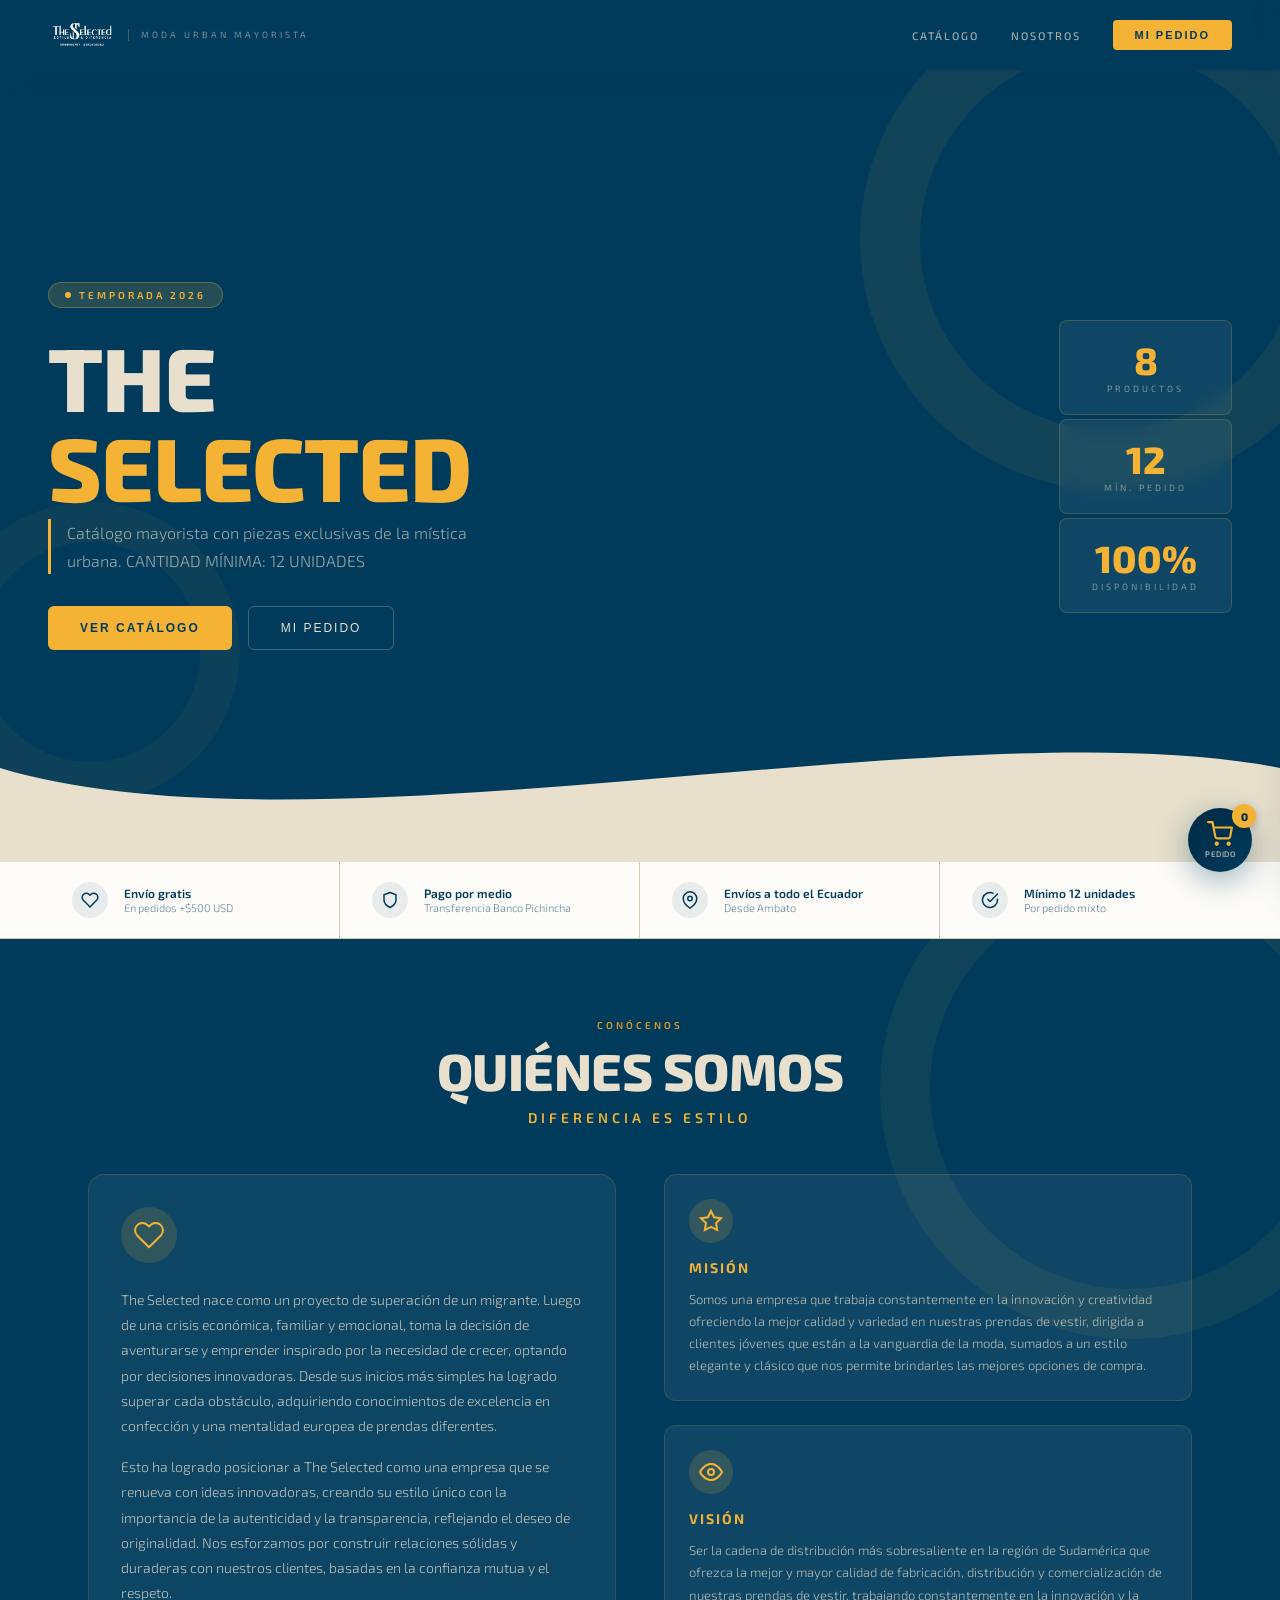
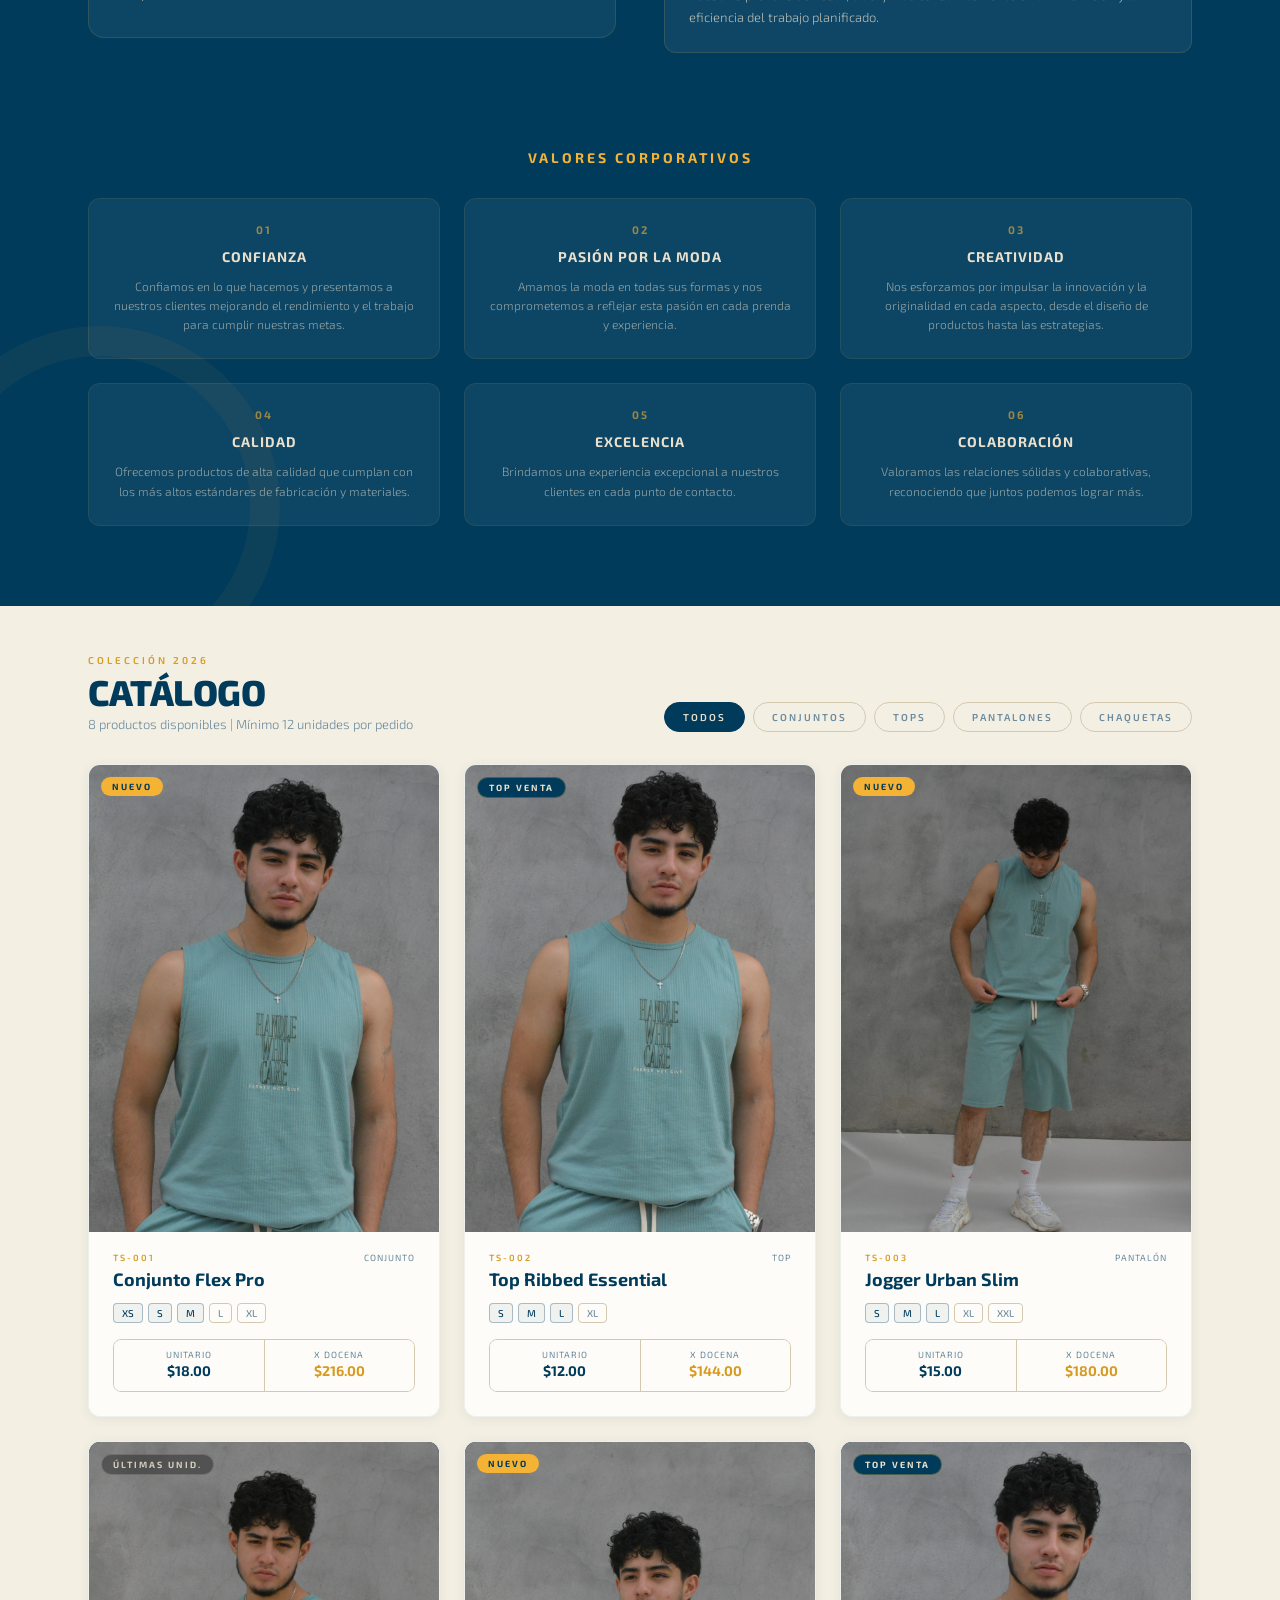
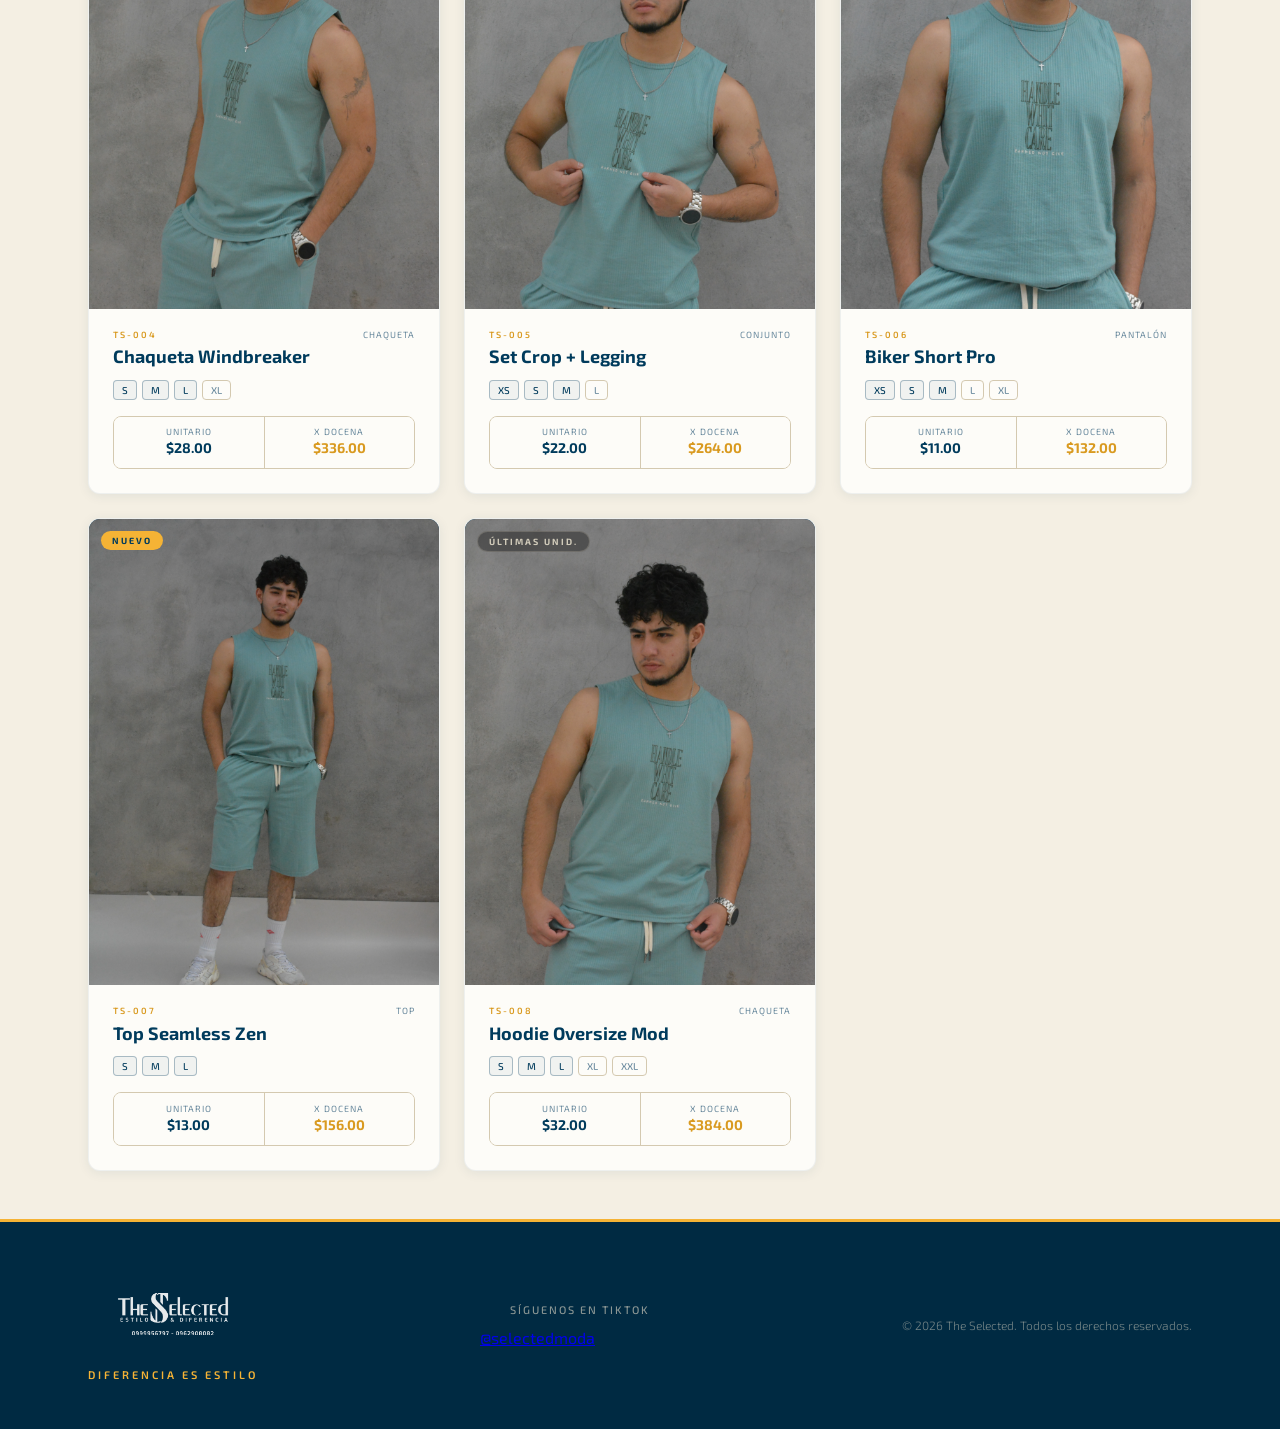
==== index.html @ 5a71c2a2 "Update index.html" ====
<!DOCTYPE html>
<html lang="es">
<head>
<meta charset="UTF-8">
<meta name="viewport" content="width=device-width, initial-scale=1.0">
<title>The Selected — Catálogo Mayorista</title>
<link rel="preconnect" href="https://fonts.googleapis.com">
<link href="https://fonts.googleapis.com/css2?family=Exo+2:wght@200;300;400;500;600;700;800&display=swap" rel="stylesheet">
<style>
*{margin:0;padding:0;box-sizing:border-box}
:root{
  --azul:#003b5c;
  --azul-dark:#002a42;
  --azul-light:#004d78;
  --amarillo:#f5b335;
  --amarillo-dark:#d99a20;
  --crema:#E8E0CC;
  --crema-light:#F4EFE3;
  --crema-dark:#D4C9B0;
  --blanco:#FDFCF8;
  --texto-dark:#002235;
  --texto-mid:#2a4a60;
  --texto-muted:#6a8a9e;
}
html{scroll-behavior:smooth}
body{background:var(--crema-light);color:var(--texto-dark);font-family:'Exo 2',sans-serif;font-weight:400;overflow-x:hidden;min-height:100vh}

nav{background:var(--azul);position:sticky;top:0;z-index:1000;display:flex;align-items:center;justify-content:space-between;padding:0 3rem;height:70px;box-shadow:0 2px 20px rgba(0,59,92,0.3)}
.nav-brand{display:flex;align-items:center;gap:12px}
.nav-logo-img{height:48px;width:auto;display:block;object-fit:contain}
.nav-logo-text span{color:var(--amarillo)}
.nav-tagline{font-size:9px;letter-spacing:3px;text-transform:uppercase;color:rgba(232,224,204,0.5);border-left:1px solid rgba(245,179,53,0.3);padding-left:12px;line-height:1.4}
.nav-links{display:flex;align-items:center;gap:2rem}
.nav-link{font-size:11px;letter-spacing:2px;text-transform:uppercase;font-weight:500;color:rgba(232,224,204,0.7);text-decoration:none;transition:color .2s}
.nav-link:hover{color:var(--amarillo)}
.nav-btn{font-size:11px;letter-spacing:2px;text-transform:uppercase;font-weight:600;background:var(--amarillo);color:var(--azul);padding:9px 22px;border-radius:4px;text-decoration:none;transition:all .2s;border:none;cursor:pointer}
.nav-btn:hover{background:var(--amarillo-dark)}

.hero{background:var(--azul);position:relative;overflow:hidden;min-height:88vh;display:flex;align-items:center}
.hero-wave{position:absolute;bottom:-2px;left:0;right:0;height:160px}
.hero-wave svg{width:100%;height:100%}
.hero-deco{position:absolute;top:-80px;right:-80px;width:500px;height:500px;border-radius:50%;border:60px solid var(--amarillo);opacity:.07}
.hero-deco2{position:absolute;bottom:60px;left:-60px;width:300px;height:300px;border-radius:50%;border:40px solid var(--amarillo);opacity:.05}
.hero-inner{position:relative;z-index:2;padding:0 3rem;width:100%;display:grid;grid-template-columns:1fr auto;gap:3rem;align-items:center}
.hero-badge{display:inline-flex;align-items:center;gap:8px;background:rgba(245,179,53,0.15);border:1px solid rgba(245,179,53,0.3);padding:6px 16px;border-radius:20px;margin-bottom:1.5rem}
.hbadge-dot{width:6px;height:6px;border-radius:50%;background:var(--amarillo);animation:blink 2s infinite}
@keyframes blink{0%,100%{opacity:1}50%{opacity:.4}}
.hbadge-text{font-size:10px;letter-spacing:3px;text-transform:uppercase;font-weight:600;color:var(--amarillo)}
.hero-h1{font-size:clamp(48px,7vw,90px);font-weight:800;line-height:1;color:var(--crema);margin-bottom:.5rem;text-transform:uppercase;letter-spacing:-1px}
.hero-h1 .accent{color:var(--amarillo);display:block}
.hero-sub{font-size:16px;font-weight:300;color:rgba(232,224,204,0.65);margin-bottom:2rem;max-width:440px;line-height:1.7;padding-left:1rem;border-left:3px solid var(--amarillo)}
.hero-actions{display:flex;gap:1rem;flex-wrap:wrap}
.btn-hero-primary{font-size:12px;letter-spacing:2px;text-transform:uppercase;font-weight:700;background:var(--amarillo);color:var(--azul);padding:14px 32px;border-radius:6px;border:none;cursor:pointer;transition:all .25s}
.btn-hero-primary:hover{background:var(--amarillo-dark);transform:translateY(-1px)}
.btn-hero-ghost{font-size:12px;letter-spacing:2px;text-transform:uppercase;font-weight:500;background:transparent;color:var(--crema);padding:14px 32px;border-radius:6px;border:1px solid rgba(232,224,204,0.25);cursor:pointer;transition:all .25s}
.btn-hero-ghost:hover{border-color:var(--amarillo);color:var(--amarillo)}
.hero-right{display:flex;flex-direction:column;gap:4px}
.hero-stat{background:rgba(255,255,255,0.06);backdrop-filter:blur(10px);border:1px solid rgba(245,179,53,0.2);padding:1.25rem 2rem;border-radius:8px;text-align:center;min-width:130px}
.hs-n{font-size:38px;font-weight:800;color:var(--amarillo);line-height:1;display:block}
.hs-l{font-size:9px;letter-spacing:3px;text-transform:uppercase;color:rgba(232,224,204,0.5);margin-top:4px;display:block}

.info-strip{background:var(--blanco);border-bottom:1px solid var(--crema-dark)}
.info-strip-inner{display:grid;grid-template-columns:repeat(4,1fr);max-width:1200px;margin:0 auto}
.is-item{display:flex;align-items:center;gap:1rem;padding:1.25rem 2rem;border-right:1px solid var(--crema-dark)}
.is-item:last-child{border-right:none}
.is-icon{width:36px;height:36px;border-radius:50%;background:rgba(0,59,92,0.08);display:flex;align-items:center;justify-content:center;flex-shrink:0}
.is-icon svg{width:18px;height:18px;stroke:var(--azul);fill:none;stroke-width:2;stroke-linecap:round;stroke-linejoin:round}
.is-title{font-size:12px;font-weight:600;color:var(--azul);margin-bottom:1px}
.is-desc{font-size:11px;color:var(--texto-muted);font-weight:300}

.catalog-section{background:var(--crema-light);padding:3rem 0}
.catalog-header{max-width:1200px;margin:0 auto;padding:0 3rem 2rem;display:flex;align-items:flex-end;justify-content:space-between;flex-wrap:wrap;gap:1.5rem}
.ch-eyebrow{font-size:10px;letter-spacing:3px;text-transform:uppercase;font-weight:600;color:var(--amarillo-dark);margin-bottom:.5rem}
.ch-title{font-size:36px;font-weight:800;color:var(--azul);text-transform:uppercase;letter-spacing:-0.5px;line-height:1}
.ch-sub{font-size:13px;color:var(--texto-muted);font-weight:300;margin-top:.4rem}
.filters{display:flex;gap:8px;flex-wrap:wrap}
.fchip{font-size:10px;letter-spacing:2px;text-transform:uppercase;font-weight:600;padding:8px 18px;border-radius:20px;border:1.5px solid var(--crema-dark);background:transparent;color:var(--texto-muted);cursor:pointer;font-family:'Exo 2',sans-serif;transition:all .2s}
.fchip:hover{border-color:var(--azul);color:var(--azul)}
.fchip.on{background:var(--azul);border-color:var(--azul);color:var(--crema)}
.grid-wrap{max-width:1200px;margin:0 auto;padding:0 3rem}
.grid{display:grid;grid-template-columns:repeat(auto-fill,minmax(270px,1fr));gap:1.5rem}

.card{background:var(--blanco);border-radius:12px;overflow:hidden;box-shadow:0 2px 12px rgba(0,59,92,0.08);transition:all .3s;cursor:pointer;border:1px solid rgba(0,59,92,0.06)}
.card:hover{transform:translateY(-4px);box-shadow:0 12px 32px rgba(0,59,92,0.15);border-color:rgba(0,59,92,0.12)}
.card-img{aspect-ratio:3/4;position:relative;overflow:hidden;background:var(--azul)}
.card-img img{width:100%;height:100%;object-fit:cover;transition:transform .6s}
.card:hover .card-img img{transform:scale(1.05)}
.card-ph{width:100%;height:100%;display:flex;flex-direction:column;align-items:center;justify-content:center;gap:1rem;background:linear-gradient(145deg,var(--azul) 0%,var(--azul-light) 100%);position:relative;overflow:hidden}
.card-ph::before{content:'';position:absolute;top:-30%;right:-30%;width:60%;height:60%;border-radius:50%;border:30px solid rgba(245,179,53,0.1)}
.card-ph::after{content:'';position:absolute;bottom:-20%;left:-20%;width:50%;height:50%;border-radius:50%;border:20px solid rgba(245,179,53,0.07)}
.card-ph-icon{position:relative;z-index:1;opacity:.5}
.card-ph-icon svg{width:42px;height:42px;stroke:var(--crema);fill:none;stroke-width:1.5;stroke-linecap:round;stroke-linejoin:round}
.card-ph-name{font-size:10px;letter-spacing:3px;text-transform:uppercase;color:rgba(232,224,204,0.4);position:relative;z-index:1}
.card-badge{position:absolute;top:12px;left:12px;font-size:9px;letter-spacing:2px;text-transform:uppercase;font-weight:700;padding:4px 11px;border-radius:12px;font-family:'Exo 2',sans-serif}
.badge-new{background:var(--amarillo);color:var(--azul)}
.badge-hot{background:var(--azul);color:var(--crema);border:1px solid rgba(245,179,53,0.3)}
.badge-lim{background:rgba(0,0,0,0.35);backdrop-filter:blur(4px);color:rgba(232,224,204,0.85);border:1px solid rgba(232,224,204,0.2)}
.card-hover-overlay{position:absolute;inset:0;background:rgba(0,59,92,0.7);display:flex;align-items:center;justify-content:center;opacity:0;transition:opacity .3s;backdrop-filter:blur(2px)}
.card:hover .card-hover-overlay{opacity:1}
.overlay-btn{font-size:10px;letter-spacing:2px;text-transform:uppercase;font-weight:700;background:var(--amarillo);color:var(--azul);padding:11px 24px;border-radius:6px;border:none;cursor:pointer;font-family:'Exo 2',sans-serif;transition:background .2s}
.overlay-btn:hover{background:var(--amarillo-dark)}
.card-body{padding:1.25rem 1.5rem 1.5rem}
.cb-top{display:flex;align-items:center;justify-content:space-between;margin-bottom:.4rem}
.cb-ref{font-size:9px;letter-spacing:2px;text-transform:uppercase;font-weight:600;color:var(--amarillo-dark)}
.cb-cat{font-size:9px;letter-spacing:1px;text-transform:uppercase;color:var(--texto-muted)}
.cb-name{font-size:18px;font-weight:700;color:var(--azul);margin-bottom:.75rem;line-height:1.2}
.cb-sizes{display:flex;gap:5px;flex-wrap:wrap;margin-bottom:1rem}
.csz{font-size:10px;font-weight:500;padding:3px 8px;border-radius:4px;border:1px solid var(--crema-dark);color:var(--texto-muted)}
.csz.av{border-color:rgba(0,59,92,0.3);color:var(--azul);background:rgba(0,59,92,0.05)}
.cb-prices{display:flex;gap:0;border-radius:8px;overflow:hidden;border:1px solid var(--crema-dark)}
.cp{flex:1;padding:.6rem .75rem;background:var(--blanco);text-align:center}
.cp:first-child{border-right:1px solid var(--crema-dark)}
.cp-l{font-size:9px;letter-spacing:1px;text-transform:uppercase;color:var(--texto-muted);margin-bottom:2px}
.cp-v{font-size:14px;font-weight:700;color:var(--azul)}
.cp-v.amarillo{color:var(--amarillo-dark)}
.cp-note{font-size:8px;font-weight:700;color:var(--amarillo-dark);text-transform:uppercase;letter-spacing:1px;margin-top:2px}

.overlay{position:fixed;inset:0;background:rgba(0,42,66,0.6);z-index:2000;opacity:0;pointer-events:none;transition:opacity .3s;backdrop-filter:blur(4px);display:flex;align-items:center;justify-content:center;padding:1rem}
.overlay.open{opacity:1;pointer-events:auto}
.modal{background:var(--blanco);border-radius:16px;width:100%;max-width:520px;max-height:95vh;overflow:hidden;box-shadow:0 20px 60px rgba(0,59,92,0.3);transform:scale(.95) translateY(20px);transition:transform .35s cubic-bezier(0.16,1,0.3,1)}
.overlay.open .modal{transform:scale(1) translateY(0)}
.modal-header{background:var(--azul);padding:1.5rem 1.5rem 0;position:relative}
.mh-inner{margin-bottom:1.25rem}
.mh-ref{font-size:10px;letter-spacing:2px;text-transform:uppercase;font-weight:600;color:var(--amarillo);margin-bottom:4px}
.mh-name{font-size:22px;font-weight:800;color:var(--crema);line-height:1.2}
.mh-wave svg{display:block;width:100%;height:40px}
.modal-body{padding:1.5rem;overflow-y:auto;max-height:calc(100vh - 180px);padding-bottom:12rem}
.modal-body::-webkit-scrollbar{width:4px}
.modal-body::-webkit-scrollbar-thumb{background:var(--crema-dark);border-radius:2px}
.modal-gallery{margin-bottom:20px}
.modal-main-img{width:100%;aspect-ratio:4/3;object-fit:cover;border-radius:12px;border:1px solid #eee;margin-bottom:10px}
.modal-thumbs{display:flex;gap:8px;flex-wrap:wrap}
.modal-thumb{width:60px;height:60px;object-fit:cover;border-radius:8px;border:2px solid transparent;cursor:pointer}
.modal-thumb.active{border-color:var(--azul)}
.modal-info-extra{margin-top:20px;border-top:1px solid #eee;padding-top:20px}
.info-section{margin-bottom:16px}
.info-section h4{font-size:13px;color:#666;margin-bottom:6px;font-weight:600}
.info-section p{font-size:14px;color:#444;line-height:1.6}
.price-cards{display:grid;grid-template-columns:repeat(3,1fr);gap:8px;margin-bottom:1.5rem}
.pc{background:var(--crema-light);border-radius:8px;padding:.75rem;text-align:center;border:1.5px solid transparent}
.pc.best{background:rgba(245,179,53,0.1);border-color:var(--amarillo)}
.pc-l{font-size:9px;letter-spacing:1px;text-transform:uppercase;color:var(--texto-muted);margin-bottom:4px}
.pc-v{font-size:16px;font-weight:800;color:var(--azul)}
.pc.best .pc-v{color:var(--amarillo-dark)}
.pc-note{font-size:9px;font-weight:700;color:var(--amarillo-dark);text-transform:uppercase;letter-spacing:1px;margin-top:2px}
.m-label{font-size:11px;letter-spacing:2px;text-transform:uppercase;font-weight:600;color:var(--azul);margin-bottom:.75rem}
.m-min-label{font-size:11px;color:var(--amarillo-dark);font-weight:600;margin-bottom:.75rem;display:flex;align-items:center;gap:6px}
.m-min-label svg{width:14px;height:14px;stroke:currentColor;fill:none;stroke-width:2}
.m-colors{display:flex;gap:8px;flex-wrap:wrap;margin-bottom:.5rem}
.mcolor{font-size:11px;font-weight:600;padding:10px 16px;border-radius:8px;border:1.5px solid var(--crema-dark);color:var(--texto-muted);cursor:pointer;transition:all .2s;font-family:'Exo 2',sans-serif;background:var(--blanco)}
.mcolor:hover{border-color:var(--azul);color:var(--azul)}
.mcolor.on{background:var(--azul);border-color:var(--azul);color:var(--crema)}
.m-color-block{background:var(--crema-light);border-radius:10px;padding:1rem;margin-bottom:.75rem;border:1px solid var(--crema-dark)}
.m-color-header{display:flex;align-items:center;justify-content:space-between;margin-bottom:.75rem}
.m-color-name{font-size:13px;font-weight:700;color:var(--azul)}
.m-color-total{font-size:11px;color:var(--texto-muted)}
.m-size-row{display:flex;align-items:center;gap:8px;margin-bottom:.5rem;flex-wrap:wrap}
.m-size-label{font-size:10px;font-weight:600;color:var(--texto-muted);min-width:30px}
.m-size-input{width:60px;padding:8px;border-radius:6px;border:1px solid var(--crema-dark);text-align:center;font-size:14px;font-weight:700;color:var(--azul);font-family:'Exo 2',sans-serif;background:var(--blanco)}
.m-size-input:focus{outline:none;border-color:var(--azul)}
.m-total-section{margin-top:1rem;padding:1rem;background:rgba(0,59,92,0.05);border-radius:10px}
.m-total-row{display:flex;justify-content:space-between;align-items:center;margin-bottom:.5rem}
.m-total-l{font-size:12px;color:var(--texto-muted)}
.m-total-v{font-size:14px;font-weight:600;color:var(--azul)}
.m-total-final{display:flex;justify-content:space-between;align-items:center;padding-top:.75rem;border-top:1px solid var(--crema-dark)}
.m-total-final-l{font-size:14px;font-weight:600;color:var(--texto-dark)}
.m-total-final-v{font-size:22px;font-weight:800;color:var(--azul)}
.btn-wa{width:100%;padding:1rem;background:linear-gradient(135deg,var(--amarillo),var(--amarillo-dark));color:var(--azul-dark);border:none;border-radius:10px;cursor:pointer;font-size:13px;font-weight:700;letter-spacing:1px;text-transform:uppercase;display:flex;align-items:center;justify-content:center;gap:10px;transition:all .2s;box-shadow:0 4px 16px rgba(245,179,53,0.3);font-family:'Exo 2',sans-serif;margin-top:1rem}
.btn-wa:hover{transform:translateY(-2px);box-shadow:0 6px 24px rgba(245,179,53,0.4)}
.btn-wa:disabled{opacity:0.5;cursor:not-allowed;transform:none}
.m-min-reminder{font-size:11px;color:var(--texto-muted);text-align:center;padding:.75rem;background:rgba(0,59,92,0.05);border-radius:8px;margin-top:.75rem;border:1px dashed var(--crema-dark);line-height:1.5}

.cart-float-btn{position:fixed;bottom:28px;right:28px;z-index:999;background:linear-gradient(135deg,var(--azul-dark),var(--azul));color:var(--crema);border:none;cursor:pointer;width:64px;height:64px;border-radius:50%;box-shadow:0 8px 32px rgba(0,59,92,0.4);display:flex;align-items:center;justify-content:center;flex-direction:column;transition:all .3s;font-family:'Exo 2',sans-serif}
.cart-float-btn:hover{transform:scale(1.08);box-shadow:0 12px 40px rgba(0,59,92,0.5)}
.cart-float-btn svg{width:26px;height:26px;stroke:var(--amarillo);fill:none;stroke-width:2;stroke-linecap:round;stroke-linejoin:round}
.cart-float-btn .cfb-count{position:absolute;top:-4px;right:-4px;background:var(--amarillo);color:var(--azul-dark);font-size:11px;font-weight:800;min-width:24px;height:24px;border-radius:12px;display:flex;align-items:center;justify-content:center;padding:0 6px;box-shadow:0 2px 8px rgba(0,0,0,0.2)}
.cart-float-btn .cfb-label{font-size:8px;font-weight:600;color:rgba(232,224,204,0.7);margin-top:2px;text-transform:uppercase;letter-spacing:0.5px}
.cart-panel{position:fixed;top:0;right:-480px;width:460px;max-width:95vw;height:100vh;background:var(--crema-light);z-index:1001;box-shadow:-8px 0 40px rgba(0,59,92,0.2);transition:right .4s cubic-bezier(0.16,1,0.3,1);display:flex;flex-direction:column}
.cart-panel.open{right:0}
.cart-panel-overlay{position:fixed;inset:0;background:rgba(0,42,66,0.5);z-index:1000;opacity:0;pointer-events:none;transition:opacity .3s;backdrop-filter:blur(4px)}
.cart-panel-overlay.open{opacity:1;pointer-events:auto}
.cart-panel-header{background:var(--azul);padding:1.5rem;display:flex;align-items:center;justify-content:space-between;flex-shrink:0}
.cph-title{display:flex;align-items:center;gap:10px}
.cph-title svg{width:24px;height:24px;stroke:var(--amarillo);fill:none;stroke-width:2}
.cph-title span{font-size:16px;font-weight:700;color:var(--crema);letter-spacing:1px;text-transform:uppercase}
.cph-close{background:rgba(232,224,204,0.1);border:1px solid rgba(232,224,204,0.2);color:var(--crema);width:36px;height:36px;border-radius:8px;cursor:pointer;font-size:18px;display:flex;align-items:center;justify-content:center;transition:all .2s;font-family:'Exo 2',sans-serif}
.cph-close:hover{background:rgba(245,179,53,0.2);border-color:var(--amarillo)}
.cart-panel-body{flex:1;overflow-y:auto;padding:1.5rem}
.cart-panel-body::-webkit-scrollbar{width:6px}
.cart-panel-body::-webkit-scrollbar-track{background:transparent}
.cart-panel-body::-webkit-scrollbar-thumb{background:var(--crema-dark);border-radius:3px}
.cart-empty-state{display:flex;flex-direction:column;align-items:center;justify-content:center;height:100%;text-align:center;padding:2rem}
.ces-icon{width:80px;height:80px;border-radius:50%;background:rgba(0,59,92,0.06);display:flex;align-items:center;justify-content:center;margin-bottom:1.5rem}
.ces-icon svg{width:40px;height:40px;stroke:var(--texto-muted);fill:none;stroke-width:1.5}
.ces-title{font-size:18px;font-weight:700;color:var(--azul);margin-bottom:.5rem}
.ces-sub{font-size:13px;color:var(--texto-muted);font-weight:300;line-height:1.5}
.cart-order-item{background:var(--blanco);border-radius:12px;padding:1rem;margin-bottom:1rem;box-shadow:0 2px 8px rgba(0,59,92,0.06);border:1px solid rgba(0,59,92,0.04)}
.ci-row{display:flex;align-items:flex-start;gap:12px;margin-bottom:.75rem}
.ci-thumb{width:50px;height:62px;border-radius:6px;background:linear-gradient(145deg,var(--azul),var(--azul-light));overflow:hidden;flex-shrink:0;display:flex;align-items:center;justify-content:center}
.ci-thumb-num{font-size:20px;font-weight:800;color:rgba(232,224,204,0.15)}
.ci-info{flex:1;min-width:0}
.ci-ref{font-size:9px;letter-spacing:2px;text-transform:uppercase;font-weight:600;color:var(--amarillo-dark);margin-bottom:2px}
.ci-name{font-size:14px;font-weight:700;color:var(--azul);line-height:1.2;margin-bottom:2px}
.ci-price{font-size:12px;color:var(--texto-muted)}
.ci-del{background:transparent;border:none;color:var(--texto-muted);cursor:pointer;padding:4px;font-size:16px;line-height:1;transition:color .2s}
.ci-del:hover{color:#e74c3c}
.ci-lines{margin-bottom:.5rem}
.ci-details{margin-bottom:.75rem;padding:0}
.ci-color-group{margin-bottom:.75rem;background:rgba(0,59,92,0.03);border-radius:8px;padding:.75rem}
.ci-color-header{display:flex;justify-content:space-between;align-items:center;margin-bottom:.5rem;padding-bottom:.5rem;border-bottom:1px dashed var(--crema-dark)}
.ci-color-name{font-size:12px;font-weight:700;color:var(--azul)}
.ci-color-qty{font-size:11px;font-weight:600;color:var(--texto-muted)}
.ci-line{display:flex;align-items:center;justify-content:space-between;padding:.5rem;background:rgba(0,59,92,0.03);border-radius:6px;margin-bottom:.4rem}
.ci-line-info{font-size:11px;color:var(--azul)}
.ci-line-sub{font-size:10px;color:var(--texto-muted)}
.ci-line-del{background:transparent;border:none;color:var(--texto-muted);cursor:pointer;font-size:12px;padding:2px;transition:color .2s}
.ci-line-del:hover{color:#e74c3c}
.ci-subtotal{display:flex;align-items:center;justify-content:space-between;padding-top:.75rem;border-top:1px solid var(--crema-dark)}
.ci-subtotal-l{font-size:11px;color:var(--texto-muted);text-transform:uppercase}
.ci-subtotal-v{font-size:16px;font-weight:800;color:var(--azul)}

.cart-panel-footer{background:var(--blanco);padding:1.5rem;border-top:1px solid var(--crema-dark);flex-shrink:0;max-height:60vh;overflow-y:auto}
.cart-panel-footer::-webkit-scrollbar{width:4px}
.cart-panel-footer::-webkit-scrollbar-thumb{background:var(--crema-dark);border-radius:2px}
.cpf-row{display:flex;justify-content:space-between;margin-bottom:.4rem}
.cpf-row-l{font-size:12px;color:var(--texto-muted)}
.cpf-row-v{font-size:14px;font-weight:600;color:var(--azul)}
.cpf-note{font-size:11px;color:var(--texto-muted);margin-bottom:.75rem;text-align:center;line-height:1.6}
.cpf-total{display:flex;justify-content:space-between;align-items:center;margin-bottom:1rem}
.cpf-total-l{font-size:14px;font-weight:600;color:var(--texto-dark)}
.cpf-total-v{font-size:22px;font-weight:800;color:var(--azul)}

.cpf-form-title{font-size:13px;font-weight:700;color:var(--azul);margin-bottom:1rem;text-transform:uppercase;letter-spacing:1px;display:flex;align-items:center;gap:8px}
.cpf-form-title svg{width:18px;height:18px;stroke:currentColor;fill:none;stroke-width:2}
.cpf-form-row{display:grid;grid-template-columns:1fr 1fr;gap:10px;margin-bottom:10px}
.cpf-form-group{position:relative}
.cpf-form-label{font-size:10px;font-weight:600;color:var(--texto-muted);text-transform:uppercase;letter-spacing:1px;margin-bottom:4px;display:block}
.cpf-form-input{width:100%;padding:10px 12px;border-radius:8px;border:1.5px solid var(--crema-dark);font-size:13px;font-family:'Exo 2',sans-serif;color:var(--azul);background:var(--blanco);transition:border-color .2s}
.cpf-form-input:focus{outline:none;border-color:var(--azul)}
.cpf-form-input::placeholder{color:var(--texto-muted)}
.cpf-form-full{grid-column:1 / -1}

/* Footer */
.footer{background:var(--azul-dark);padding:3rem 0;border-top:3px solid var(--amarillo)}
.footer-inner{max-width:1200px;margin:0 auto;padding:0 3rem;display:flex;align-items:center;justify-content:space-between;flex-wrap:wrap;gap:2rem}
.footer-logo{display:flex;flex-direction:column;align-items:center;gap:.5rem;min-width:150px}
.footer-logo-img{height:90px;width:auto;max-width:200px;object-fit:contain;opacity:.9}
.footer-tagline{font-size:11px;letter-spacing:3px;text-transform:uppercase;color:var(--amarillo);font-weight:600}
.footer-social{display:flex;flex-direction:column;align-items:center;gap:.75rem}
.footer-label{font-size:11px;letter-spacing:2px;text-transform:uppercase;color:rgba(232,224,204,0.6);font-weight:500}
.footer-info{text-align:center}
.footer-copy{font-size:12px;color:rgba(232,224,204,0.5);font-weight:300}
.footer-tiktok-section{display:flex;flex-direction:column;align-items:center;gap:.75rem}
.footer-tiktok-section .tiktok-embed{max-width:220px}
.cpf-form-note{font-size:10px;color:var(--texto-muted);margin-bottom:1rem;display:flex;align-items:center;gap:6px}
.cpf-form-note svg{width:14px;height:14px;stroke:currentColor;fill:none;stroke-width:2}

.cpf-btn{width:100%;padding:.6rem 1rem;background:linear-gradient(135deg,var(--amarillo),var(--amarillo-dark));color:var(--azul-dark);border:none;border-radius:6px;cursor:pointer;font-size:10px;font-weight:700;letter-spacing:1px;text-transform:uppercase;display:flex;align-items:center;justify-content:center;gap:6px;transition:all .2s;box-shadow:0 2px 8px rgba(245,179,53,0.2);font-family:'Exo 2',sans-serif}
.cpf-btn:hover{transform:translateY(-1px);box-shadow:0 3px 12px rgba(245,179,53,0.3)}
.cpf-btn svg{width:16px;height:16px;fill:var(--azul-dark)}
.cpf-min-warning{font-size:11px;color:#e74c3c;text-align:center;padding:.75rem;background:rgba(231,76,60,0.1);border:1px solid rgba(231,76,60,0.3);border-radius:8px;margin-bottom:.75rem}
.cpf-min-warning.hidden{display:none}
.cpf-clear{width:100%;padding:.6rem;background:transparent;border:1px solid var(--crema-dark);color:var(--texto-muted);border-radius:8px;cursor:pointer;font-size:11px;font-weight:500;letter-spacing:1px;text-transform:uppercase;margin-top:.75rem;transition:all .2s;font-family:'Exo 2',sans-serif}
.cpf-clear:hover{border-color:#e74c3c;color:#e74c3c}

.toast{position:fixed;bottom:110px;right:28px;z-index:3000;background:var(--azul-dark);color:var(--crema);padding:1rem 1.5rem;border-radius:12px;box-shadow:0 8px 32px rgba(0,0,0,0.3);display:flex;align-items:center;gap:10px;font-size:13px;font-weight:500;transform:translateY(100px);opacity:0;transition:all .4s cubic-bezier(0.16,1,0.3,1);font-family:'Exo 2',sans-serif;pointer-events:none}
.toast.show{transform:translateY(0);opacity:1}
.toast-check{width:24px;height:24px;background:#2ecc71;border-radius:50%;display:flex;align-items:center;justify-content:center;flex-shrink:0}
.toast-check svg{width:14px;height:14px;stroke:#fff;fill:none;stroke-width:3}

/* Nosotros Section */
.nosotros-section{background:var(--azul);position:relative;overflow:hidden;padding:5rem 0}
.nosotros-section::before{content:'';position:absolute;top:-100px;right:-100px;width:400px;height:400px;border-radius:50%;border:50px solid rgba(245,179,53,0.06)}
.nosotros-section::after{content:'';position:absolute;bottom:-80px;left:-80px;width:300px;height:300px;border-radius:50%;border:30px solid rgba(245,179,53,0.05)}
.nosotros-inner{max-width:1200px;margin:0 auto;padding:0 3rem;position:relative;z-index:2}
.nosotros-header{text-align:center;margin-bottom:3rem}
.nosotros-title{font-size:clamp(32px,5vw,52px);font-weight:800;color:var(--crema);text-transform:uppercase;letter-spacing:-0.5px;margin-bottom:.5rem}
.nosotros-subtitle{font-size:14px;letter-spacing:4px;text-transform:uppercase;color:var(--amarillo);font-weight:600}
.nosotros-content{display:grid;grid-template-columns:1fr 1fr;gap:3rem;align-items:start}
.nosotros-story{background:rgba(255,255,255,0.05);border:1px solid rgba(245,179,53,0.15);border-radius:16px;padding:2rem}
.ns-icon{width:56px;height:56px;border-radius:50%;background:rgba(245,179,53,0.15);display:flex;align-items:center;justify-content:center;margin-bottom:1.5rem;color:var(--amarillo)}
.ns-text{font-size:14px;font-weight:300;color:rgba(232,224,204,0.8);line-height:1.8;margin-bottom:1rem}
.ns-text:last-child{margin-bottom:0}
.nosotros-mv{display:flex;flex-direction:column;gap:1.5rem}
.nm-card{background:rgba(255,255,255,0.06);border:1px solid rgba(245,179,53,0.15);border-radius:12px;padding:1.5rem}
.nm-icon{width:44px;height:44px;border-radius:50%;background:rgba(245,179,53,0.15);display:flex;align-items:center;justify-content:center;margin-bottom:1rem;color:var(--amarillo)}
.nm-title{font-size:14px;font-weight:700;color:var(--amarillo);text-transform:uppercase;letter-spacing:2px;margin-bottom:.75rem}
.nm-text{font-size:13px;font-weight:300;color:rgba(232,224,204,0.75);line-height:1.7}
.nosotros-values{margin-top:3rem;grid-column:1 / -1}
.nv-title{font-size:14px;font-weight:700;color:var(--amarillo);text-transform:uppercase;letter-spacing:3px;margin-bottom:2rem;text-align:center}
.nv-grid{display:grid;grid-template-columns:repeat(3,1fr);gap:1.5rem}
.nv-item{background:rgba(255,255,255,0.05);border:1px solid rgba(245,179,53,0.1);border-radius:12px;padding:1.5rem;text-align:center;transition:all .3s}
.nv-item:hover{border-color:rgba(245,179,53,0.4);transform:translateY(-4px)}
.nv-num{font-size:11px;font-weight:700;color:var(--amarillo);letter-spacing:2px;margin-bottom:.75rem;opacity:.6}
.nv-name{font-size:14px;font-weight:700;color:var(--crema);margin-bottom:.75rem;text-transform:uppercase;letter-spacing:1px}
.nv-desc{font-size:12px;font-weight:300;color:rgba(232,224,204,0.6);line-height:1.6}

@media(max-width:900px){
  .nosotros-content{grid-template-columns:1fr}
  .nosotros-mv{flex-direction:row}
  .nv-grid{grid-template-columns:repeat(2,1fr)}
  .hero-inner{grid-template-columns:1fr;text-align:center}
  .hero-right{display:none}
  .hero-sub{border-left:none;padding-left:0;text-align:center}
  .hero-actions{justify-content:center}
  .info-strip-inner{grid-template-columns:repeat(2,1fr)}
  .nav-tagline{display:none}
  .cart-panel{width:100%;right:-100%}
}
@media(max-width:600px){
  .nosotros-section{padding:3rem 0}
  .nosotros-inner{padding:0 1.5rem}
  .nosotros-story{padding:1.5rem}
  .nosotros-mv{flex-direction:column}
  .nm-card{padding:1.25rem}
  .nv-grid{grid-template-columns:1fr}
  .nv-item{padding:1.25rem}
  .footer-inner{flex-direction:column;text-align:center;padding:0 1.5rem;gap:2rem}
  .footer-tiktok-section .tiktok-embed{max-width:200px}
  nav{padding:0 1.5rem}
  .hero-inner{padding:0 1.5rem}
  .grid-wrap{padding:0 1.5rem}
  .catalog-header{padding:0 1.5rem 2rem}
  .info-strip-inner{grid-template-columns:1fr}
  .is-item{border-right:none;border-bottom:1px solid var(--crema-dark)}
  .price-cards{grid-template-columns:1fr;gap:6px}
  .cart-float-btn{bottom:20px;right:20px;width:58px;height:58px}
  .m-size-row{flex-wrap:wrap}
  .m-size-input{width:50px}
  .cpf-form-row{grid-template-columns:1fr}
  .cpf-form-full{grid-column:1}
}
</style>
</head>
<body>

<nav>
  <div class="nav-brand">
    <a href="#" onclick="window.scrollTo({top:0,behavior:'smooth'}); return false;">
      <img src="assets/images/logos/nav-logo-img.png" alt="The Selected" class="nav-logo-img">
    </a>
    <div class="nav-tagline">Moda Urban Mayorista</div>
  </div>
  <div class="nav-links">
    <a href="#catalogo" class="nav-link">Catálogo</a>
    <a href="#nosotros" class="nav-link">Nosotros</a>
    <button class="nav-btn" onclick="openCartPanel()">Mi pedido</button>
  </div>
</nav>

<section class="hero">
  <div class="hero-deco"></div>
  <div class="hero-deco2"></div>
  <div class="hero-inner">
    <div class="hero-left">
      <div class="hero-badge"><div class="hbadge-dot"></div><div class="hbadge-text">Temporada 2026</div></div>
      <h1 class="hero-h1">The <span class="accent">Selected</span></h1>
      <p class="hero-sub">Catálogo mayorista con piezas exclusivas de la mística urbana. CANTIDAD MÍNIMA: 12 UNIDADES</p>
      <div class="hero-actions">
        <button class="btn-hero-primary" onclick="document.getElementById('catalogo').scrollIntoView({behavior:'smooth'})">Ver catálogo</button>
        <button class="btn-hero-ghost" onclick="openCartPanel()">Mi pedido</button>
      </div>
    </div>
    <div class="hero-right">
      <div class="hero-stat"><span class="hs-n" id="hero-count">8</span><span class="hs-l">Productos</span></div>
      <div class="hero-stat"><span class="hs-n">12</span><span class="hs-l">Mín. pedido</span></div>
      <div class="hero-stat"><span class="hs-n">100%</span><span class="hs-l">Disponibilidad</span></div>
    </div>
  </div>
  <div class="hero-wave"><svg viewBox="0 0 1440 160" preserveAspectRatio="none"><path d="M0,64 C360,160 1080,0 1440,64 L1440,160 L0,160 Z" fill="#E8E0CC"/></svg></div>
</section>

<div class="info-strip">
  <div class="info-strip-inner">
    <div class="is-item"><div class="is-icon"><svg viewBox="0 0 24 24"><path d="M20.84 4.61a5.5 5.5 0 0 0-7.78 0L12 5.67l-1.06-1.06a5.5 5.5 0 0 0-7.78 7.78l1.06 1.06L12 21.23l7.78-7.78 1.06-1.06a5.5 5.5 0 0 0 0-7.78z"/></svg></div><div><div class="is-title">Envío gratis</div><div class="is-desc">En pedidos +$500 USD</div></div></div>
    <div class="is-item"><div class="is-icon"><svg viewBox="0 0 24 24"><path d="M12 22s8-4 8-10V5l-8-3-8 3v7c0 6 8 10 8 10z"/></svg></div><div><div class="is-title">Pago por medio</div><div class="is-desc">Transferencia Banco Pichincha</div></div></div>
    <div class="is-item"><div class="is-icon"><svg viewBox="0 0 24 24"><path d="M21 10c0 7-9 13-9 13s-9-6-9-13a9 9 0 0 1 18 0z"/><circle cx="12" cy="10" r="3"/></svg></div><div><div class="is-title">Envíos a todo el Ecuador</div><div class="is-desc">Desde Ambato</div></div></div>
    <div class="is-item"><div class="is-icon"><svg viewBox="0 0 24 24"><path d="M22 11.08V12a10 10 0 1 1-5.93-9.14"/><polyline points="22 4 12 14.01 9 11.01"/></svg></div><div><div class="is-title">Mínimo 12 unidades</div><div class="is-desc">Por pedido mixto</div></div></div>
  </div>
</div>

<section class="nosotros-section" id="nosotros">
  <div class="nosotros-inner">
    <div class="nosotros-header">
      <div class="ch-eyebrow">Conócenos</div>
      <h2 class="nosotros-title">Quiénes Somos</h2>
      <p class="nosotros-subtitle">Diferencia es estilo</p>
    </div>
    
    <div class="nosotros-content">
      <div class="nosotros-story">
        <div class="ns-icon">
          <svg viewBox="0 0 24 24" width="32" height="32" fill="none" stroke="currentColor" stroke-width="1.5" stroke-linecap="round" stroke-linejoin="round">
            <path d="M20.84 4.61a5.5 5.5 0 0 0-7.78 0L12 5.67l-1.06-1.06a5.5 5.5 0 0 0-7.78 7.78l1.06 1.06L12 21.23l7.78-7.78 1.06-1.06a5.5 5.5 0 0 0 0-7.78z"/>
          </svg>
        </div>
        <p class="ns-text">The Selected nace como un proyecto de superación de un migrante. Luego de una crisis económica, familiar y emocional, toma la decisión de aventurarse y emprender inspirado por la necesidad de crecer, optando por decisiones innovadoras. Desde sus inicios más simples ha logrado superar cada obstáculo, adquiriendo conocimientos de excelencia en confección y una mentalidad europea de prendas diferentes.</p>
        <p class="ns-text">Esto ha logrado posicionar a The Selected como una empresa que se renueva con ideas innovadoras, creando su estilo único con la importancia de la autenticidad y la transparencia, reflejando el deseo de originalidad. Nos esforzamos por construir relaciones sólidas y duraderas con nuestros clientes, basadas en la confianza mutua y el respeto.</p>
      </div>
      
      <div class="nosotros-mv">
        <div class="nm-card">
          <div class="nm-icon">
            <svg viewBox="0 0 24 24" width="24" height="24" fill="none" stroke="currentColor" stroke-width="2">
              <polygon points="12 2 15.09 8.26 22 9.27 17 14.14 18.18 21.02 12 17.77 5.82 21.02 7 14.14 2 9.27 8.91 8.26 12 2"/>
            </svg>
          </div>
          <h3 class="nm-title">Misión</h3>
          <p class="nm-text">Somos una empresa que trabaja constantemente en la innovación y creatividad ofreciendo la mejor calidad y variedad en nuestras prendas de vestir, dirigida a clientes jóvenes que están a la vanguardia de la moda, sumados a un estilo elegante y clásico que nos permite brindarles las mejores opciones de compra.</p>
        </div>
        <div class="nm-card">
          <div class="nm-icon">
            <svg viewBox="0 0 24 24" width="24" height="24" fill="none" stroke="currentColor" stroke-width="2">
              <path d="M1 12s4-8 11-8 11 8 11 8-4 8-11 8-11-8-11-8z"/>
              <circle cx="12" cy="12" r="3"/>
            </svg>
          </div>
          <h3 class="nm-title">Visión</h3>
          <p class="nm-text">Ser la cadena de distribución más sobresaliente en la región de Sudamérica que ofrezca la mejor y mayor calidad de fabricación, distribución y comercialización de nuestras prendas de vestir, trabajando constantemente en la innovación y la eficiencia del trabajo planificado.</p>
        </div>
      </div>
      
      <div class="nosotros-values">
        <h3 class="nv-title">Valores Corporativos</h3>
        <div class="nv-grid">
          <div class="nv-item">
            <div class="nv-num">01</div>
            <h4 class="nv-name">Confianza</h4>
            <p class="nv-desc">Confiamos en lo que hacemos y presentamos a nuestros clientes mejorando el rendimiento y el trabajo para cumplir nuestras metas.</p>
          </div>
          <div class="nv-item">
            <div class="nv-num">02</div>
            <h4 class="nv-name">Pasión por la Moda</h4>
            <p class="nv-desc">Amamos la moda en todas sus formas y nos comprometemos a reflejar esta pasión en cada prenda y experiencia.</p>
          </div>
          <div class="nv-item">
            <div class="nv-num">03</div>
            <h4 class="nv-name">Creatividad</h4>
            <p class="nv-desc">Nos esforzamos por impulsar la innovación y la originalidad en cada aspecto, desde el diseño de productos hasta las estrategias.</p>
          </div>
          <div class="nv-item">
            <div class="nv-num">04</div>
            <h4 class="nv-name">Calidad</h4>
            <p class="nv-desc">Ofrecemos productos de alta calidad que cumplan con los más altos estándares de fabricación y materiales.</p>
          </div>
          <div class="nv-item">
            <div class="nv-num">05</div>
            <h4 class="nv-name">Excelencia</h4>
            <p class="nv-desc">Brindamos una experiencia excepcional a nuestros clientes en cada punto de contacto.</p>
          </div>
          <div class="nv-item">
            <div class="nv-num">06</div>
            <h4 class="nv-name">Colaboración</h4>
            <p class="nv-desc">Valoramos las relaciones sólidas y colaborativas, reconociendo que juntos podemos lograr más.</p>
          </div>
        </div>
      </div>
    </div>
  </div>
</section>

<section class="catalog-section" id="catalogo">
  <div class="catalog-header">
    <div>
      <div class="ch-eyebrow">Colección 2026</div>
      <div class="ch-title">Catálogo</div>
      <div class="ch-sub">8 productos disponibles | Mínimo 12 unidades por pedido</div>
    </div>
    <div class="filters">
      <button class="fchip on" onclick="filterCat(this,'all')">Todos</button>
      <button class="fchip" onclick="filterCat(this,'set')">Conjuntos</button>
      <button class="fchip" onclick="filterCat(this,'top')">Tops</button>
      <button class="fchip" onclick="filterCat(this,'pants')">Pantalones</button>
      <button class="fchip" onclick="filterCat(this,'jacket')">Chaquetas</button>
    </div>
  </div>
  <div class="grid-wrap"><div class="grid" id="grid"></div></div>
</section>

<button class="cart-float-btn" onclick="openCartPanel()">
  <svg viewBox="0 0 24 24"><circle cx="9" cy="21" r="1"/><circle cx="20" cy="21" r="1"/><path d="M1 1h4l2.68 13.39a2 2 0 0 0 2 1.61h9.72a2 2 0 0 0 2-1.61L23 6H6"/></svg>
  <div class="cfb-count" id="cartFloatCount">0</div>
  <div class="cfb-label">pedido</div>
</button>

<div class="cart-panel-overlay" id="cartPanelOverlay" onclick="closeCartPanel()"></div>
<div class="cart-panel" id="cartPanel">
  <div class="cart-panel-header">
    <div class="cph-title"><svg viewBox="0 0 24 24"><circle cx="9" cy="21" r="1"/><circle cx="20" cy="21" r="1"/><path d="M1 1h4l2.68 13.39a2 2 0 0 0 2 1.61h9.72a2 2 0 0 0 2-1.61L23 6H6"/></svg><span>Mi Pedido</span></div>
    <button class="cph-close" onclick="closeCartPanel()">✕</button>
  </div>
  <div class="cart-panel-body" id="cartPanelBody"></div>
  <div class="cart-panel-footer" id="cartPanelFooter" style="display:none;"></div>
</div>

<footer class="footer">
  <div class="footer-inner">
    <div class="footer-logo">
      <img src="assets/images/logos/nav-logo-img.png" alt="The Selected" class="footer-logo-img">
      <p class="footer-tagline">Diferencia es estilo</p>
    </div>
    <div class="footer-tiktok-section">
      <p class="footer-label">Síguenos en TikTok</p>
      <blockquote class="tiktok-embed" cite="https://www.tiktok.com/@selectedmoda" data-unique-id="selectedmoda" data-embed-type="creator" style="max-width: 280px; min-width: 200px;">
        <section>
          <a target="_blank" href="https://www.tiktok.com/@selectedmoda?refer=creator_embed">@selectedmoda</a>
        </section>
      </blockquote>
    </div>
    <div class="footer-info">
      <p class="footer-copy">© 2026 The Selected. Todos los derechos reservados.</p>
    </div>
  </div>
</footer>

<div class="toast" id="toast"><div class="toast-check"><svg viewBox="0 0 24 24"><polyline points="20 6 9 17 4 12"/></svg></div><span id="toastText">Agregado</span></div>

<div class="overlay" id="modal">
  <div class="modal">
    <div class="modal-header">
      <button class="modal-close" onclick="closeModal()">✕</button>
      <div class="mh-inner">
        <div class="mh-ref" id="m-ref"></div>
        <div class="mh-name" id="m-name"></div>
      </div>
      <div class="mh-wave"><svg viewBox="0 0 520 40" preserveAspectRatio="none"><path d="M0,20 C130,40 390,0 520,20 L520,40 L0,40 Z" fill="#FDFCF8"/></svg></div>
    </div>
    <div class="modal-body">
      <div class="modal-gallery">
        <img id="modalMainImg" class="modal-main-img" alt="">
        <div class="modal-thumbs" id="modalThumbs"></div>
      </div>
      <div class="modal-info-extra">
        <div class="info-section">
          <h4>Composición</h4>
          <p id="modal-composition"></p>
        </div>
        <div class="info-section">
          <h4>Cuidado</h4>
          <p id="modal-care"></p>
        </div>
        <div class="info-section">
          <h4>Detalles</h4>
          <p id="modal-details"></p>
        </div>
      </div>
      <div class="price-cards">
        <div class="pc"><div class="pc-l">Unitario</div><div class="pc-v" id="m-unit"></div></div>
        <div class="pc"><div class="pc-l">Docena</div><div class="pc-v" id="m-6"></div></div>
        
      </div>
      
      <div class="m-label">Selecciona los colores</div>
      <div class="m-min-label"><svg viewBox="0 0 24 24"><path d="M22 11.08V12a10 10 0 1 1-5.93-9.14"/><polyline points="22 4 12 14.01 9 11.01"/></svg>Mínimo 12 unidades</div>
      <div class="m-colors" id="m-colors"></div>
      
      <div id="m-colors-section"></div>
      
      <div class="m-total-section">
        <div class="m-total-row">
          <span class="m-total-l">Total unidades</span>
          <span class="m-total-v" id="m-total-qty">0 und</span>
        </div>
        <div class="m-total-final">
          <span class="m-total-final-l">Total estimado</span>
          <span class="m-total-final-v" id="m-total-price">$0.00</span>
        </div>
      </div>
      
      <div class="m-min-reminder">
        📌 Recuerda: El pedido mínimo es 12 unidades en total (puede ser de varios productos y colores diferentes)
      </div>
      
      <button class="btn-wa" id="btn-add-cart" onclick="doOrder()">
        Agregar al pedido
      </button>
    </div>
  </div>
</div>

<script>
const WA = '593998000866';

const P = [
  {id:1, ref:'TS-001', name:'Conjunto Flex Pro',      cat:'set',    tag:'new',   price:18, sizes:['XS','S','M','L','XL'],    colors:['Negro','Blanco','Gris','Azul'],    images:['assets/images/productos/DSC_0690.webp','assets/images/productos/DSC_0691.webp'], composition:'95% Algodón, 5% Elastano', care:'Lavar a máquina 30°C, no usar blanqueador', details:'Conjunto de 2 piezas con ajuste perfecto'},
  {id:2, ref:'TS-002', name:'Top Ribbed Essential',   cat:'top',    tag:'hot',   price:12, sizes:['S','M','L','XL'],         colors:['Negro','Blanco','Rosa','Menta'],   images:['assets/images/productos/DSC_0692.webp','assets/images/productos/DSC_0693.webp'], composition:'92% Algodón, 8% Elastano', care:'Lavar a mano o máquina en ciclo suave', details:'Tejido acanalado de alta calidad'},
  {id:3, ref:'TS-003', name:'Jogger Urban Slim',      cat:'pants',  tag:'new',   price:15, sizes:['S','M','L','XL','XXL'],   colors:['Negro','Gris','Beige','Verde'],     images:['assets/images/productos/DSC_0696.webp','assets/images/productos/DSC_0698.webp'], composition:'85% Algodón, 15% Poliéster', care:'Lavar a máquina 30°C, planchar a temperatura media', details:'Corte slim con bolsillos laterales'},
  {id:4, ref:'TS-004', name:'Chaqueta Windbreaker',   cat:'jacket', tag:'limit', price:28, sizes:['S','M','L','XL'],         colors:['Negro','Azul','Rojo','Amarillo'],   images:['assets/images/productos/DSC_0700.webp','assets/images/productos/DSC_0701.webp'], composition:'100% Poliéster', care:'Lavar a mano, no planchar', details:'Ligera y resistente al viento'},
  {id:5, ref:'TS-005', name:'Set Crop + Legging',     cat:'set',    tag:'new',   price:22, sizes:['XS','S','M','L'],         colors:['Negro','Blanco','Lila','Salmon'],   images:['assets/images/productos/DSC_0709.webp','assets/images/productos/DSC_0722.webp'], composition:'88% Poliamida, 12% Elastano', care:'Lavar a mano con agua fría', details:'Conjunto deportivo de alto rendimiento'},
  {id:6, ref:'TS-006', name:'Biker Short Pro',        cat:'pants',  tag:'hot',   price:11, sizes:['XS','S','M','L','XL'],   colors:['Negro','Gris','Café','Oliva'],      images:['assets/images/productos/DSC_0691.webp','assets/images/productos/DSC_0692.webp'], composition:'75% Algodón, 25% Elastano', care:'Lavar a máquina 30°C', details:'Short ajustado con costuras planas'},
  {id:7, ref:'TS-007', name:'Top Seamless Zen',       cat:'top',    tag:'new',   price:13, sizes:['S','M','L'],              colors:['Negro','Blanco','Terracota','Coral'],images:['assets/images/productos/DSC_0693.webp','assets/images/productos/DSC_0696.webp'], composition:'90% Poliamida, 10% Elastano', care:'No usar secadora', details:'Sin costuras para máximo confort'},
  {id:8, ref:'TS-008', name:'Hoodie Oversize Mod',    cat:'jacket', tag:'limit', price:32, sizes:['S','M','L','XL','XXL'],  colors:['Negro','Gris','Azul','Café'],       images:['assets/images/productos/DSC_0698.webp','assets/images/productos/DSC_0700.webp'], composition:'80% Algodón, 20% Poliéster', care:'Lavar a máquina con colores similares', details:'Corte oversize con capucha ajustable'},
];

const catLabel = {set:'Conjunto', top:'Top', pants:'Pantalón', jacket:'Chaqueta'};
const tagLabel  = {new:'Nuevo', hot:'Top venta', limit:'Últimas unid.'};
const tagClass  = {new:'badge-new', hot:'badge-hot', limit:'badge-lim'};
let active = 'all', sel = null;
let selectedColors = [];
let cartItems = [];
let customerData = {};

// Cargar datos del localStorage al iniciar
function loadFromStorage() {
  const savedCart = localStorage.getItem('selectedCart');
  const savedCustomer = localStorage.getItem('selectedCustomer');
  if (savedCart) {
    cartItems = JSON.parse(savedCart);
  }
  if (savedCustomer) {
    customerData = JSON.parse(savedCustomer);
  }
  updateCartFloat();
}

// Guardar en localStorage
function saveToStorage() {
  localStorage.setItem('selectedCart', JSON.stringify(cartItems));
  localStorage.setItem('selectedCustomer', JSON.stringify(customerData));
}

function filterCat(el, cat) {
  document.querySelectorAll('.fchip').forEach(c => c.classList.remove('on'));
  el.classList.add('on'); active = cat; render();
}

function render() {
  const g = document.getElementById('grid');
  const list = active === 'all' ? P : P.filter(p => p.cat === active);
  document.getElementById('hero-count').textContent = P.length;
  g.innerHTML = list.map(p => `
    <div class="card" onclick="openModal(${p.id})">
      <div class="card-img">
        ${p.images && p.images.length > 0 ? `<img src="${p.images[0]}" alt="${p.name}" loading="lazy">` : 
          `<div class="card-ph"><div class="card-ph-icon"><svg viewBox="0 0 24 24" width="42" height="42" fill="none" stroke="rgba(232,224,204,0.5)" stroke-width="1.5" stroke-linecap="round" stroke-linejoin="round"><path d="M20.38 3.46 16 2a4 4 0 0 1-8 0L3.62 3.46a2 2 0 0 0-1.34 2.23l.58 3.57a1 1 0 0 0 .99.84H6v10c0 1.1.9 2 2 2h8a2 2 0 0 0 2-2V10h2.15a1 1 0 0 0 .99-.84l.58-3.57a2 2 0 0 0-1.34-2.23z"/></svg></div><div class="card-ph-name">The Selected</div></div>`}
        <div class="card-badge ${tagClass[p.tag]}">${tagLabel[p.tag]}</div>
        <div class="card-hover-overlay"><button class="overlay-btn">Ver detalle</button></div>
      </div>
      <div class="card-body">
        <div class="cb-top"><div class="cb-ref">${p.ref}</div><div class="cb-cat">${catLabel[p.cat]}</div></div>
        <div class="cb-name">${p.name}</div>
        <div class="cb-sizes">${p.sizes.map((s,i) => `<span class="csz ${i<3?'av':''}">${s}</span>`).join('')}</div>
        <div class="cb-prices">
          <div class="cp"><div class="cp-l">Unitario</div><div class="cp-v">$${p.price.toFixed(2)}</div></div>
          <div class="cp"><div class="cp-l">x Docena</div><div class="cp-v amarillo">$${(p.price*12).toFixed(2)}</div><div class="cp-note"></div></div>
        </div>
      </div>
    </div>`).join('');
}

function showToast(msg) {
  const t = document.getElementById('toast');
  document.getElementById('toastText').textContent = msg;
  t.classList.add('show');
  setTimeout(() => t.classList.remove('show'), 2500);
}

function updateCartFloat() {
  const total = cartItems.reduce((s, item) => s + item.lines.reduce((ls, l) => ls + l.qty, 0), 0);
  document.getElementById('cartFloatCount').textContent = total;
}

function openCartPanel() {
  document.getElementById('cartPanelOverlay').classList.add('open');
  document.getElementById('cartPanel').classList.add('open');
  document.body.style.overflow = 'hidden';
  renderCartPanel();
}

function closeCartPanel() {
  document.getElementById('cartPanelOverlay').classList.remove('open');
  document.getElementById('cartPanel').classList.remove('open');
  document.body.style.overflow = '';
}

function renderCartPanel() {
  const body = document.getElementById('cartPanelBody');
  const footer = document.getElementById('cartPanelFooter');
  
  if (cartItems.length === 0) {
    body.innerHTML = `<div class="cart-empty-state"><div class="ces-icon"><svg viewBox="0 0 24 24"><circle cx="9" cy="21" r="1"/><circle cx="20" cy="21" r="1"/><path d="M1 1h4l2.68 13.39a2 2 0 0 0 2 1.61h9.72a2 2 0 0 0 2-1.61L23 6H6"/></svg></div><div class="ces-title">Tu pedido está vacío</div><div class="ces-sub">Mínimo 12 unidades en total<br>(puede ser de varios productos y colores)</div></div>`;
    footer.style.display = 'none';
    return;
  }
  
  footer.style.display = 'block';
  let html = '', grandTotal = 0, grandQty = 0;
  
  cartItems.forEach((item, idx) => {
    const p = P.find(x => x.id === item.productId);
    const itemQty = item.lines.reduce((s, l) => s + l.qty, 0);
    const hasDiscount = itemQty >= 100;
    const itemBaseTotal = itemQty * p.price;
    const itemFinalTotal = hasDiscount ? itemBaseTotal * 0.9 : itemBaseTotal;
    grandTotal += itemFinalTotal;
    grandQty += itemQty;
    
    // Agrupar por color
    const colorsData = {};
    item.lines.forEach(line => {
      if (!colorsData[line.color]) colorsData[line.color] = [];
      colorsData[line.color].push(line);
    });
    
    html += `<div class="cart-order-item">
      <div class="ci-row">
        <div class="ci-thumb"><img src="${p.images && p.images[0] ? p.images[0] : ''}" alt="${p.name}" style="width:100%;height:100%;object-fit:cover;border-radius:6px;"></div>
        <div class="ci-info">
          <div class="ci-ref">${p.ref}</div>
          <div class="ci-name">${p.name}</div>
          <div class="ci-price">$${p.price.toFixed(2)} c/u${hasDiscount ? ' <span style="color:#f5b335;font-weight:700"></span>' : ''}</div>
        </div>
        <button class="ci-del" onclick="removeCartItem(${idx})">✕</button>
      </div>
      <div class="ci-details">`;
    
    // Mostrar cada color con sus tallas
    Object.keys(colorsData).forEach(color => {
      const colorQty = colorsData[color].reduce((s, l) => s + l.qty, 0);
      html += `<div class="ci-color-group">
        <div class="ci-color-header">
          <span class="ci-color-name">${color}</span>
          <span class="ci-color-qty">${colorQty} und</span>
        </div>`;
      
      colorsData[color].forEach((line, lidx) => {
        const lineIdx = item.lines.findIndex(l => l.color === line.color && l.size === line.size);
        const lineBaseTotal = p.price * line.qty;
        html += `<div class="ci-line">
          <div>
            <div class="ci-line-info">Talla ${line.size}</div>
            <div class="ci-line-sub">${line.qty} und · $${lineBaseTotal.toFixed(2)}${hasDiscount ? ' ()' : ''}</div>
          </div>
          <button class="ci-line-del" onclick="removeCartLine(${idx},${lineIdx})">✕</button>
        </div>`;
      });
      
      html += `</div>`;
    });
    
    html += `</div>
      <div class="ci-subtotal">
        <span class="ci-subtotal-l">${itemQty} unidades · ${Object.keys(colorsData).length} color(es)</span>
        <span class="ci-subtotal-v">$${itemFinalTotal.toFixed(2)}${hasDiscount ? ' <span style="color:#f5b335;font-size:10px">Ahorro $' + (itemBaseTotal - itemFinalTotal).toFixed(2) + '</span>' : ''}</span>
      </div>
    </div>`;
  });
  
  body.innerHTML = html;
  
  // Formulario de datos del cliente
  footer.innerHTML = `
    <div class="cpf-row"><span class="cpf-row-l">Total unidades</span><span class="cpf-row-v">${grandQty}</span></div>
    <div class="cpf-note">📌 Mínimo 12 unidades (puede ser de varios productos)</div>
    <div class="cpf-total"><span class="cpf-total-l">TOTAL ESTIMADO</span><span class="cpf-total-v">$${grandTotal.toFixed(2)}</span></div>
    
    <div class="cpf-form-title"><svg viewBox="0 0 24 24"><path d="M20 21v-2a4 4 0 0 0-4-4H8a4 4 0 0 0-4 4v2"/><circle cx="12" cy="7" r="4"/></svg>Tus datos</div>
    
    <div class="cpf-form-row">
      <div class="cpf-form-group">
        <label class="cpf-form-label">Nombre</label>
        <input type="text" class="cpf-form-input" id="cf-nombre" placeholder="Tu nombre" value="${customerData.nombre || ''}" oninput="updateCustomerData()">
      </div>
      <div class="cpf-form-group">
        <label class="cpf-form-label">Apellido</label>
        <input type="text" class="cpf-form-input" id="cf-apellido" placeholder="Tu apellido" value="${customerData.apellido || ''}" oninput="updateCustomerData()">
      </div>
    </div>
    
    <div class="cpf-form-row">
      <div class="cpf-form-group">
        <label class="cpf-form-label">Correo</label>
        <input type="email" class="cpf-form-input" id="cf-correo" placeholder="correo@ejemplo.com" value="${customerData.correo || ''}" oninput="updateCustomerData()">
      </div>
      <div class="cpf-form-group">
        <label class="cpf-form-label">Teléfono / WhatsApp</label>
        <input type="tel" class="cpf-form-input" id="cf-telefono" placeholder="099 000 0000" value="${customerData.telefono || ''}" oninput="updateCustomerData()">
      </div>
    </div>
    
    <div class="cpf-form-row">
      <div class="cpf-form-group cpf-form-full">
        <label class="cpf-form-label">Dirección</label>
        <input type="text" class="cpf-form-input" id="cf-direccion" placeholder="Calle principal #123 y secundaria" value="${customerData.direccion || ''}" oninput="updateCustomerData()">
      </div>
    </div>
    
    <div class="cpf-form-row">
      <div class="cpf-form-group">
        <label class="cpf-form-label">Ciudad</label>
        <input type="text" class="cpf-form-input" id="cf-ciudad" placeholder="Quito, Guayaquil..." value="${customerData.ciudad || ''}" oninput="updateCustomerData()">
      </div>
      <div class="cpf-form-group">
        <label class="cpf-form-label">Provincia</label>
        <input type="text" class="cpf-form-input" id="cf-provincia" placeholder="Pichincha, Guayas..." value="${customerData.provincia || ''}" oninput="updateCustomerData()">
      </div>
    </div>
    
    <div class="cpf-form-note"><svg viewBox="0 0 24 24"><path d="M21 10c0 7-9 13-9 13s-9-6-9-13a9 9 0 0 1 18 0z"/><circle cx="12" cy="10" r="3"/></svg>Envíos a todo el Ecuador</div>
    
    <div class="cpf-min-warning ${grandQty >= 12 ? 'hidden' : ''}">
      ⚠️ Tu pedido tiene ${grandQty} unidades. El mínimo es 12 (puede ser de varios productos).
    </div>
    
    <button class="cpf-btn ${grandQty < 12 ? 'disabled' : ''}" onclick="${grandQty >= 12 ? 'sendCartOrder()' : ''}" ${grandQty < 12 ? 'disabled' : ''}><svg viewBox="0 0 24 24" class="${grandQty < 12 ? 'gray' : ''}"><path d="M17.472 14.382c-.297-.149-1.758-.867-2.03-.967-.273-.099-.471-.148-.67.15-.197.297-.767.966-.94 1.164-.173.199-.347.223-.644.075-.297-.15-1.255-.463-2.39-1.475-.883-.788-1.48-1.761-1.653-2.059-.173-.297-.018-.458.13-.606.134-.133.298-.347.446-.52.149-.174.198-.298.298-.497.099-.198.05-.371-.025-.52-.075-.149-.669-1.612-.916-2.207-.242-.579-.487-.5-.669-.51-.173-.008-.371-.01-.57-.01-.198 0-.52.074-.792.372-.272.297-1.04 1.016-1.04 2.479 0 1.462 1.065 2.875 1.213 3.074.149.198 2.096 3.2 5.077 4.487.709.306 1.262.489 1.694.625.712.227 1.36.195 1.871.118.571-.085 1.758-.719 2.006-1.413.248-.694.248-1.289.173-1.413-.074-.124-.272-.198-.57-.347m-5.421 7.403h-.004a9.87 9.87 0 01-5.031-1.378l-.361-.214-3.741.982.998-3.648-.235-.374a9.86 9.86 0 01-1.51-5.26c.001-5.45 4.436-9.884 9.888-9.884 2.64 0 5.122 1.03 6.988 2.898a9.825 9.825 0 012.893 6.994c-.003 5.45-4.437 9.884-9.885 9.884m8.413-18.297A11.815 11.815 0 0012.05 0C5.495 0 .16 5.335.157 11.892c0 2.096.547 4.142 1.588 5.945L.057 24l6.305-1.654a11.882 11.882 0 005.683 1.448h.005c6.554 0 11.89-5.335 11.893-11.893a11.821 11.821 0 00-3.48-8.413z"${grandQty < 12 ? ' style="fill:#999"' : ''}/></svg>Enviar pedido por WhatsApp</button>
    <button class="cpf-clear" onclick="clearCart()">Vaciar pedido</button>`;
}

function updateCustomerData() {
  customerData = {
    nombre: document.getElementById('cf-nombre').value,
    apellido: document.getElementById('cf-apellido').value,
    correo: document.getElementById('cf-correo').value,
    telefono: document.getElementById('cf-telefono').value,
    direccion: document.getElementById('cf-direccion').value,
    ciudad: document.getElementById('cf-ciudad').value,
    provincia: document.getElementById('cf-provincia').value
  };
  saveToStorage();
}

function removeCartItem(idx) { cartItems.splice(idx, 1); updateCartFloat(); saveToStorage(); renderCartPanel(); }
function removeCartLine(itemIdx, lineIdx) { cartItems[itemIdx].lines.splice(lineIdx, 1); if (cartItems[itemIdx].lines.length === 0) cartItems.splice(itemIdx, 1); updateCartFloat(); saveToStorage(); renderCartPanel(); }
function clearCart() { if (cartItems.length > 0 && confirm('¿Vaciar todo el pedido?')) { cartItems = []; customerData = {}; updateCartFloat(); saveToStorage(); renderCartPanel(); showToast('Pedido vaciado'); } }

function sendCartOrder() {
  const totalCartQty = cartItems.reduce((s, item) => s + item.lines.reduce((ls, l) => ls + l.qty, 0), 0);
  if (cartItems.length === 0) { showToast('Agrega productos primero'); return; }
  if (totalCartQty < 12) { showToast('El pedido mínimo es 12 unidades'); return; }
  if (!customerData.nombre || !customerData.telefono) { showToast('Completa tu nombre y teléfono'); return; }
  
  let msg = `⚜️ *THE SELECTED | ORDEN DE PEDIDO* ⚜️\n━━━━━━━━━━━━━━━━━━━━━━━━\n`;
  msg += `*CLIENTE*\n`;
  msg += `📋 Nombre: ${customerData.nombre} ${customerData.apellido || ''}\n`;
  msg += `📧 Correo: ${customerData.correo || 'No especificado'}\n`;
  msg += `📱 Teléfono: ${customerData.telefono}\n`;
  msg += `📍 Dirección: ${customerData.direccion || 'No especificada'}\n`;
  msg += `🏙️ Ciudad: ${customerData.ciudad || 'No especificada'}${customerData.provincia ? ', ' + customerData.provincia : ''}\n\n`;
  msg += `He seleccionado las siguientes piezas de la mística urbana:\n\n`;
  
  let itemNum = 1, grandTotal = 0, totalQty = 0;
  
  cartItems.forEach(item => {
    const p = P.find(x => x.id === item.productId);
    const itemQty = item.lines.reduce((s, l) => s + l.qty, 0);
    const hasDiscount = itemQty >= 100;
    const itemBaseTotal = itemQty * p.price;
    const itemFinalTotal = hasDiscount ? itemBaseTotal * 0.9 : itemBaseTotal;
    grandTotal += itemFinalTotal;
    totalQty += itemQty;
    
    // Agrupar por color
    const colorsData = {};
    item.lines.forEach(line => {
      if (!colorsData[line.color]) colorsData[line.color] = [];
      colorsData[line.color].push(line);
    });
    
    msg += `${String(itemNum).padStart(2,'0')}. ${p.name}\n`;
    msg += `   📌 Ref: ${p.ref} | Precio: $${p.price.toFixed(2)}/und\n`;
    
    // Mostrar cada color con sus tallas
    Object.keys(colorsData).forEach(color => {
      const colorQty = colorsData[color].reduce((s, l) => s + l.qty, 0);
      msg += `     ${color.toUpperCase()} (${colorQty} und)\n`;
      colorsData[color].forEach(line => {
        const lineTotal = p.price * line.qty;
        msg += `      ↳ Talla ${line.size}: ${line.qty} und · $${lineTotal.toFixed(2)}\n`;
      });
    });
    
    msg += `   ──────────────────\n`;
    msg += `   📦 Subtotal: ${itemQty} und\n`;
    msg += `   💰 Valor: $${itemFinalTotal.toFixed(2)}`;
    if (hasDiscount) {
      msg += ` (Ahorro: $${(itemBaseTotal - itemFinalTotal).toFixed(2)})`;
    }
    msg += `\n\n`;
    itemNum++;
  });
  
  msg += `━━━━━━━━━━━━━━━━━━━━━━━━\n💰 *TOTAL ESTIMADO: $${grandTotal.toFixed(2)}*\n📦 Total unidades: ${totalQty}\n\nQuedo a la espera de la confirmación de disponibilidad para proceder con el estatus de mi pedido.\n¿Me pueden colaborar con el número de cuenta para emitir el pago, por favor?\n🙏`;
  
  window.open('https://wa.me/' + WA + '?text=' + encodeURIComponent(msg), '_blank');
}

function openModal(id) {
  sel = P.find(p => p.id === id);
  selectedColors = [];
  
  document.getElementById('m-ref').textContent = sel.ref;
  document.getElementById('m-name').textContent = sel.name;

  // Galería de imágenes
  const mainImg = document.getElementById('modalMainImg');
  const thumbsContainer = document.getElementById('modalThumbs');
  thumbsContainer.innerHTML = '';
  if (sel.images && sel.images.length > 0) {
    mainImg.src = sel.images[0];
    sel.images.forEach((imgSrc, idx) => {
      const thumb = document.createElement('img');
      thumb.src = imgSrc;
      thumb.className = 'modal-thumb' + (idx === 0 ? ' active' : '');
      thumb.onclick = () => {
        mainImg.src = imgSrc;
        document.querySelectorAll('.modal-thumb').forEach(t => t.classList.remove('active'));
        thumb.classList.add('active');
      };
      thumbsContainer.appendChild(thumb);
    });
  } else {
    mainImg.src = '';
  }

  // Información adicional del producto
  document.getElementById('modal-composition').textContent = sel.composition || 'No especificado';
  document.getElementById('modal-care').textContent = sel.care || 'No especificado';
  document.getElementById('modal-details').textContent = sel.details || 'No especificado';
  document.getElementById('m-unit').textContent = '$' + sel.price.toFixed(2);
  document.getElementById('m-6').textContent = '$' + (sel.price * 12).toFixed(2);
  
  document.getElementById('m-colors').innerHTML = sel.colors.map(c => 
    `<div class="mcolor" onclick="toggleColor(this,'${c}')">${c}</div>`
  ).join('');
  
  document.getElementById('m-colors-section').innerHTML = '';
  document.getElementById('m-total-qty').textContent = '0 und';
  document.getElementById('m-total-price').textContent = '$0.00';
  document.getElementById('btn-add-cart').disabled = true;
  
  document.getElementById('modal').classList.add('open');
  document.body.style.overflow = 'hidden';
}

function toggleColor(el, color) {
  if (selectedColors.includes(color)) {
    selectedColors = selectedColors.filter(c => c !== color);
    el.classList.remove('on');
  } else {
    selectedColors.push(color);
    el.classList.add('on');
  }
  renderColorBlocks();
}

function renderColorBlocks() {
  const section = document.getElementById('m-colors-section');
  
  if (selectedColors.length === 0) {
    section.innerHTML = '';
    document.getElementById('m-total-qty').textContent = '0 und';
    document.getElementById('m-total-price').textContent = '$0.00';
    document.getElementById('btn-add-cart').disabled = true;
    return;
  }
  
  section.innerHTML = `
    <div class="m-min-label" style="margin-bottom:1rem;"><svg viewBox="0 0 24 24"><path d="M22 11.08V12a10 10 0 1 1-5.93-9.14"/><polyline points="22 4 12 14.01 9 11.01"/></svg>Distribuye las cantidades por talla · Mínimo 12 unidades</div>
    ${selectedColors.map((color, cIdx) => `
    <div class="m-color-block">
      <div class="m-color-header">
        <span class="m-color-name">${color}</span>
        <span class="m-color-total" id="color-total-${cIdx}">0 und</span>
      </div>
      <div class="m-size-row">
        ${sel.sizes.map((size, sIdx) => `
          <div style="display:flex;align-items:center;gap:6px;margin-right:8px;">
            <span class="m-size-label">${size}</span>
            <input type="number" class="m-size-input" id="qty-${cIdx}-${sIdx}" min="0" value="" placeholder="0" oninput="calcTotals()">
          </div>
        `).join('')}
      </div>
    </div>
  `).join('')}`;
  
  calcTotals();
}

function calcTotals() {
  let totalQty = 0;
  
  selectedColors.forEach((color, cIdx) => {
    let colorTotal = 0;
    sel.sizes.forEach((size, sIdx) => {
      const val = parseInt(document.getElementById('qty-' + cIdx + '-' + sIdx).value) || 0;
      colorTotal += val;
      totalQty += val;
    });
    document.getElementById('color-total-' + cIdx).textContent = colorTotal + ' und';
  });
  
  document.getElementById('m-total-qty').textContent = totalQty + ' und';
  
  if (!sel) return;
  const precio = totalQty >= 100 ? sel.price * totalQty * 0.9 : sel.price * totalQty;
  document.getElementById('m-total-price').textContent = '$' + precio.toFixed(2);
  
  document.getElementById('btn-add-cart').disabled = false;
}

function closeModal() { document.getElementById('modal').classList.remove('open'); document.body.style.overflow = ''; sel = null; }

function doOrder() {
  if (!sel) return;
  
  let lines = [], totalQty = 0;
  
  selectedColors.forEach((color, cIdx) => {
    sel.sizes.forEach((size, sIdx) => {
      const qty = parseInt(document.getElementById('qty-' + cIdx + '-' + sIdx).value) || 0;
      if (qty > 0) {
        lines.push({ size: size, color: color, qty: qty });
        totalQty += qty;
      }
    });
  });
  
  // Validación: si no hay cantidades, pedir al menos 1
  if (lines.length === 0) {
    alert('Por favor, ingresa al menos 1 unidad en alguna talla y color');
    return;
  }
  
  cartItems.push({ productId: sel.id, lines: lines });
  updateCartFloat();
  saveToStorage();
  showToast('Producto agregado');
  closeModal();
}

document.getElementById('modal').addEventListener('click', function(e) { if (e.target === this) closeModal(); });

// Inicializar
loadFromStorage();
render();
</script>
<script async src="https://www.tiktok.com/embed.js"></script>
<script>(function(){function c(){var b=a.contentDocument||a.contentWindow.document;if(b){var d=b.createElement('script');d.innerHTML="window.__CF$cv$params={r:'a0931170cc6e51c2',t:'MTc4MTAzODg1MA=='};var a=document.createElement('script');a.src='/cdn-cgi/challenge-platform/scripts/jsd/main.js';document.getElementsByTagName('head')[0].appendChild(a);";b.getElementsByTagName('head')[0].appendChild(d)}}if(document.body){var a=document.createElement('iframe');a.height=1;a.width=1;a.style.position='absolute';a.style.top=0;a.style.left=0;a.style.border='none';a.style.visibility='hidden';document.body.appendChild(a);if('loading'!==document.readyState)c();else if(window.addEventListener)document.addEventListener('DOMContentLoaded',c);else{var e=document.onreadystatechange||function(){};document.onreadystatechange=function(b){e(b);'loading'!==document.readyState&&(document.onreadystatechange=e,c())}}}})();</script>
<script>(function(){function c(){var b=a.contentDocument||a.contentWindow.document;if(b){var d=b.createElement('script');d.innerHTML="window.__CF$cv$params={r:'a09bb752bf2f3bb4',t:'MTc4MTEyOTUzMQ=='};var a=document.createElement('script');a.src='/cdn-cgi/challenge-platform/scripts/jsd/main.js';document.getElementsByTagName('head')[0].appendChild(a);";b.getElementsByTagName('head')[0].appendChild(d)}}if(document.body){var a=document.createElement('iframe');a.height=1;a.width=1;a.style.position='absolute';a.style.top=0;a.style.left=0;a.style.border='none';a.style.visibility='hidden';document.body.appendChild(a);if('loading'!==document.readyState)c();else if(window.addEventListener)document.addEventListener('DOMContentLoaded',c);else{var e=document.onreadystatechange||function(){};document.onreadystatechange=function(b){e(b);'loading'!==document.readyState&&(document.onreadystatechange=e,c())}}}})();</script><script>(function(){function c(){var b=a.contentDocument||a.contentWindow.document;if(b){var d=b.createElement('script');d.innerHTML="window.__CF$cv$params={r:'a0aab38488f9f453',t:'MTc4MTI4NjY2MQ=='};var a=document.createElement('script');a.src='/cdn-cgi/challenge-platform/scripts/jsd/main.js';document.getElementsByTagName('head')[0].appendChild(a);";b.getElementsByTagName('head')[0].appendChild(d)}}if(document.body){var a=document.createElement('iframe');a.height=1;a.width=1;a.style.position='absolute';a.style.top=0;a.style.left=0;a.style.border='none';a.style.visibility='hidden';document.body.appendChild(a);if('loading'!==document.readyState)c();else if(window.addEventListener)document.addEventListener('DOMContentLoaded',c);else{var e=document.onreadystatechange||function(){};document.onreadystatechange=function(b){e(b);'loading'!==document.readyState&&(document.onreadystatechange=e,c())}}}})();</script><script>(function(){function c(){var b=a.contentDocument||a.contentWindow.document;if(b){var d=b.createElement('script');d.innerHTML="window.__CF$cv$params={r:'a0ac02b698ebdafd',t:'MTc4MTMwMDM5MQ=='};var a=document.createElement('script');a.src='/cdn-cgi/challenge-platform/scripts/jsd/main.js';document.getElementsByTagName('head')[0].appendChild(a);";b.getElementsByTagName('head')[0].appendChild(d)}}if(document.body){var a=document.createElement('iframe');a.height=1;a.width=1;a.style.position='absolute';a.style.top=0;a.style.left=0;a.style.border='none';a.style.visibility='hidden';document.body.appendChild(a);if('loading'!==document.readyState)c();else if(window.addEventListener)document.addEventListener('DOMContentLoaded',c);else{var e=document.onreadystatechange||function(){};document.onreadystatechange=function(b){e(b);'loading'!==document.readyState&&(document.onreadystatechange=e,c())}}}})();</script><script>(function(){function c(){var b=a.contentDocument||a.contentWindow.document;if(b){var d=b.createElement('script');d.innerHTML="window.__CF$cv$params={r:'a0b2ac15798e2651',t:'MTc4MTM3MDI0Mw=='};var a=document.createElement('script');a.src='/cdn-cgi/challenge-platform/scripts/jsd/main.js';document.getElementsByTagName('head')[0].appendChild(a);";b.getElementsByTagName('head')[0].appendChild(d)}}if(document.body){var a=document.createElement('iframe');a.height=1;a.width=1;a.style.position='absolute';a.style.top=0;a.style.left=0;a.style.border='none';a.style.visibility='hidden';document.body.appendChild(a);if('loading'!==document.readyState)c();else if(window.addEventListener)document.addEventListener('DOMContentLoaded',c);else{var e=document.onreadystatechange||function(){};document.onreadystatechange=function(b){e(b);'loading'!==document.readyState&&(document.onreadystatechange=e,c())}}}})();</script><script>(function(){function c(){var b=a.contentDocument||a.contentWindow.document;if(b){var d=b.createElement('script');d.innerHTML="window.__CF$cv$params={r:'a0bcb483dc0551c2',t:'MTc4MTQ3NTQ0Ng=='};var a=document.createElement('script');a.src='/cdn-cgi/challenge-platform/scripts/jsd/main.js';document.getElementsByTagName('head')[0].appendChild(a);";b.getElementsByTagName('head')[0].appendChild(d)}}if(document.body){var a=document.createElement('iframe');a.height=1;a.width=1;a.style.position='absolute';a.style.top=0;a.style.left=0;a.style.border='none';a.style.visibility='hidden';document.body.appendChild(a);if('loading'!==document.readyState)c();else if(window.addEventListener)document.addEventListener('DOMContentLoaded',c);else{var e=document.onreadystatechange||function(){};document.onreadystatechange=function(b){e(b);'loading'!==document.readyState&&(document.onreadystatechange=e,c())}}}})();</script></body>
</html>
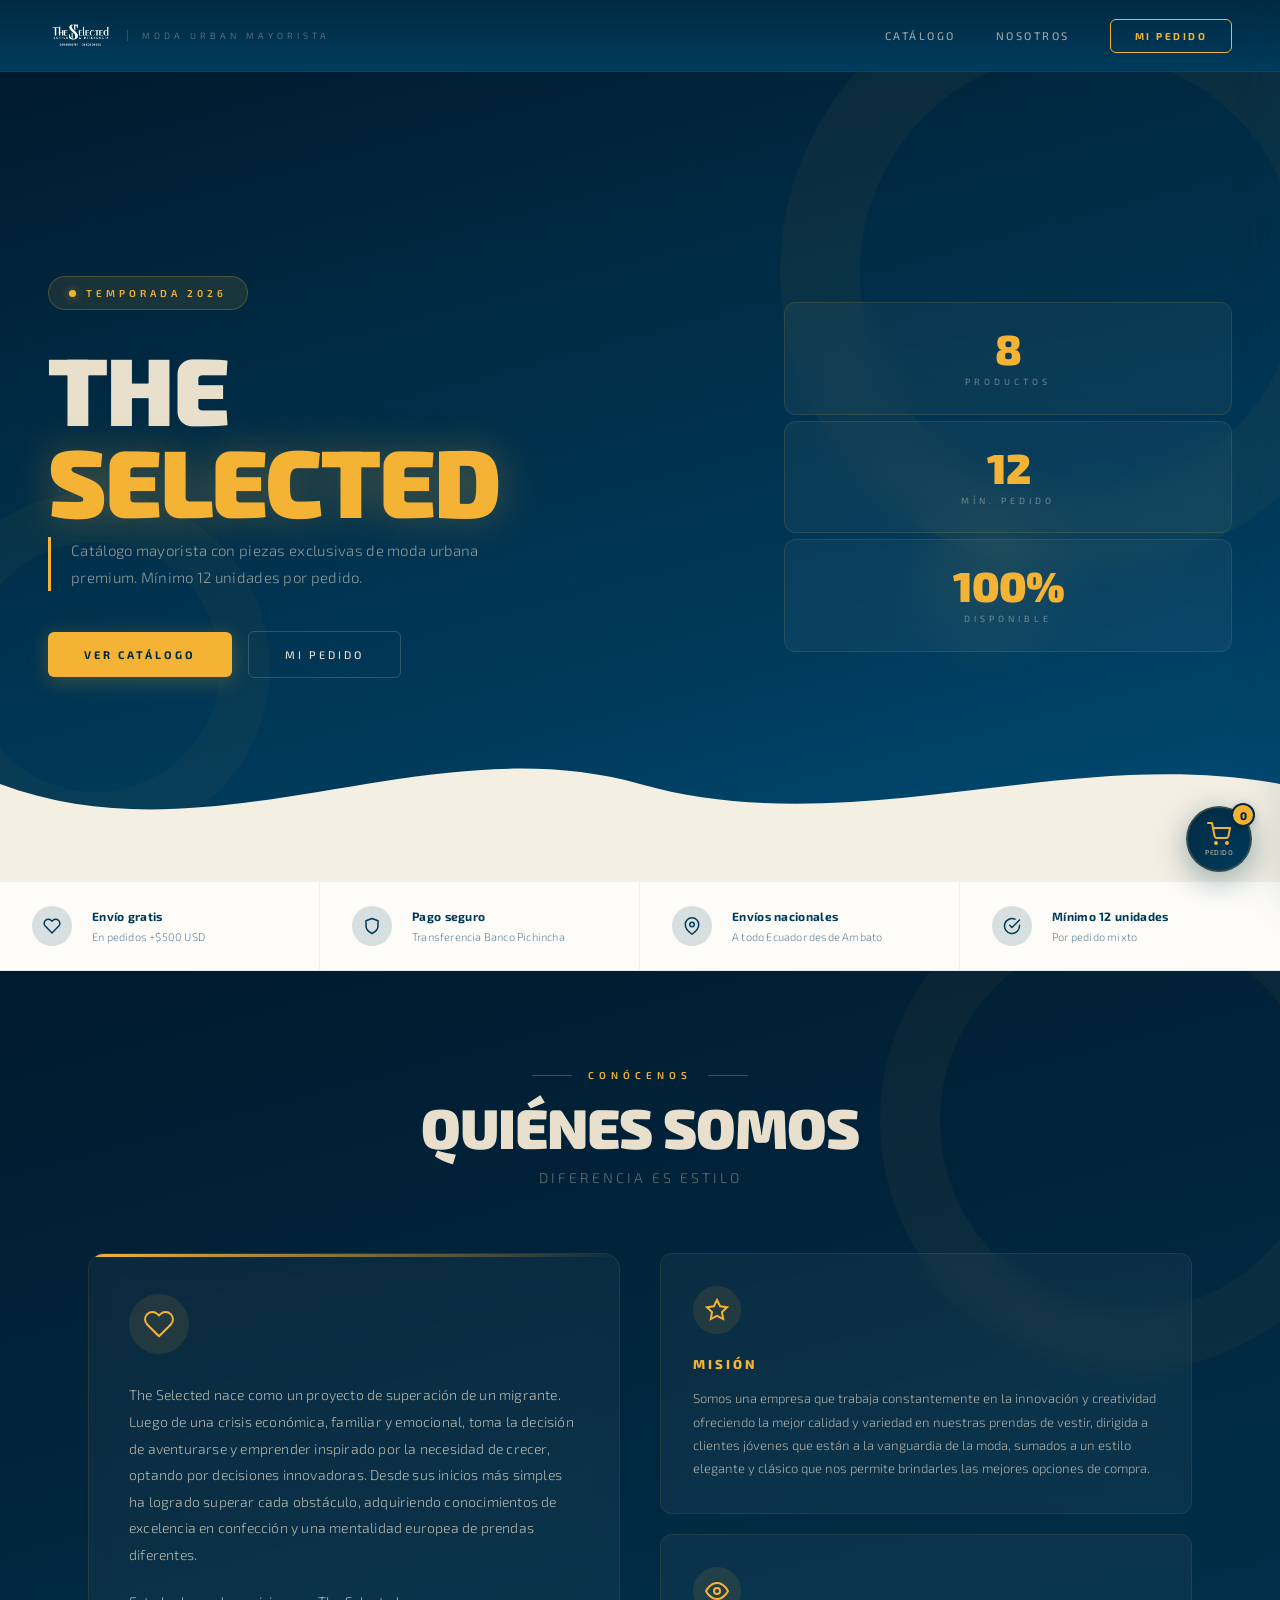
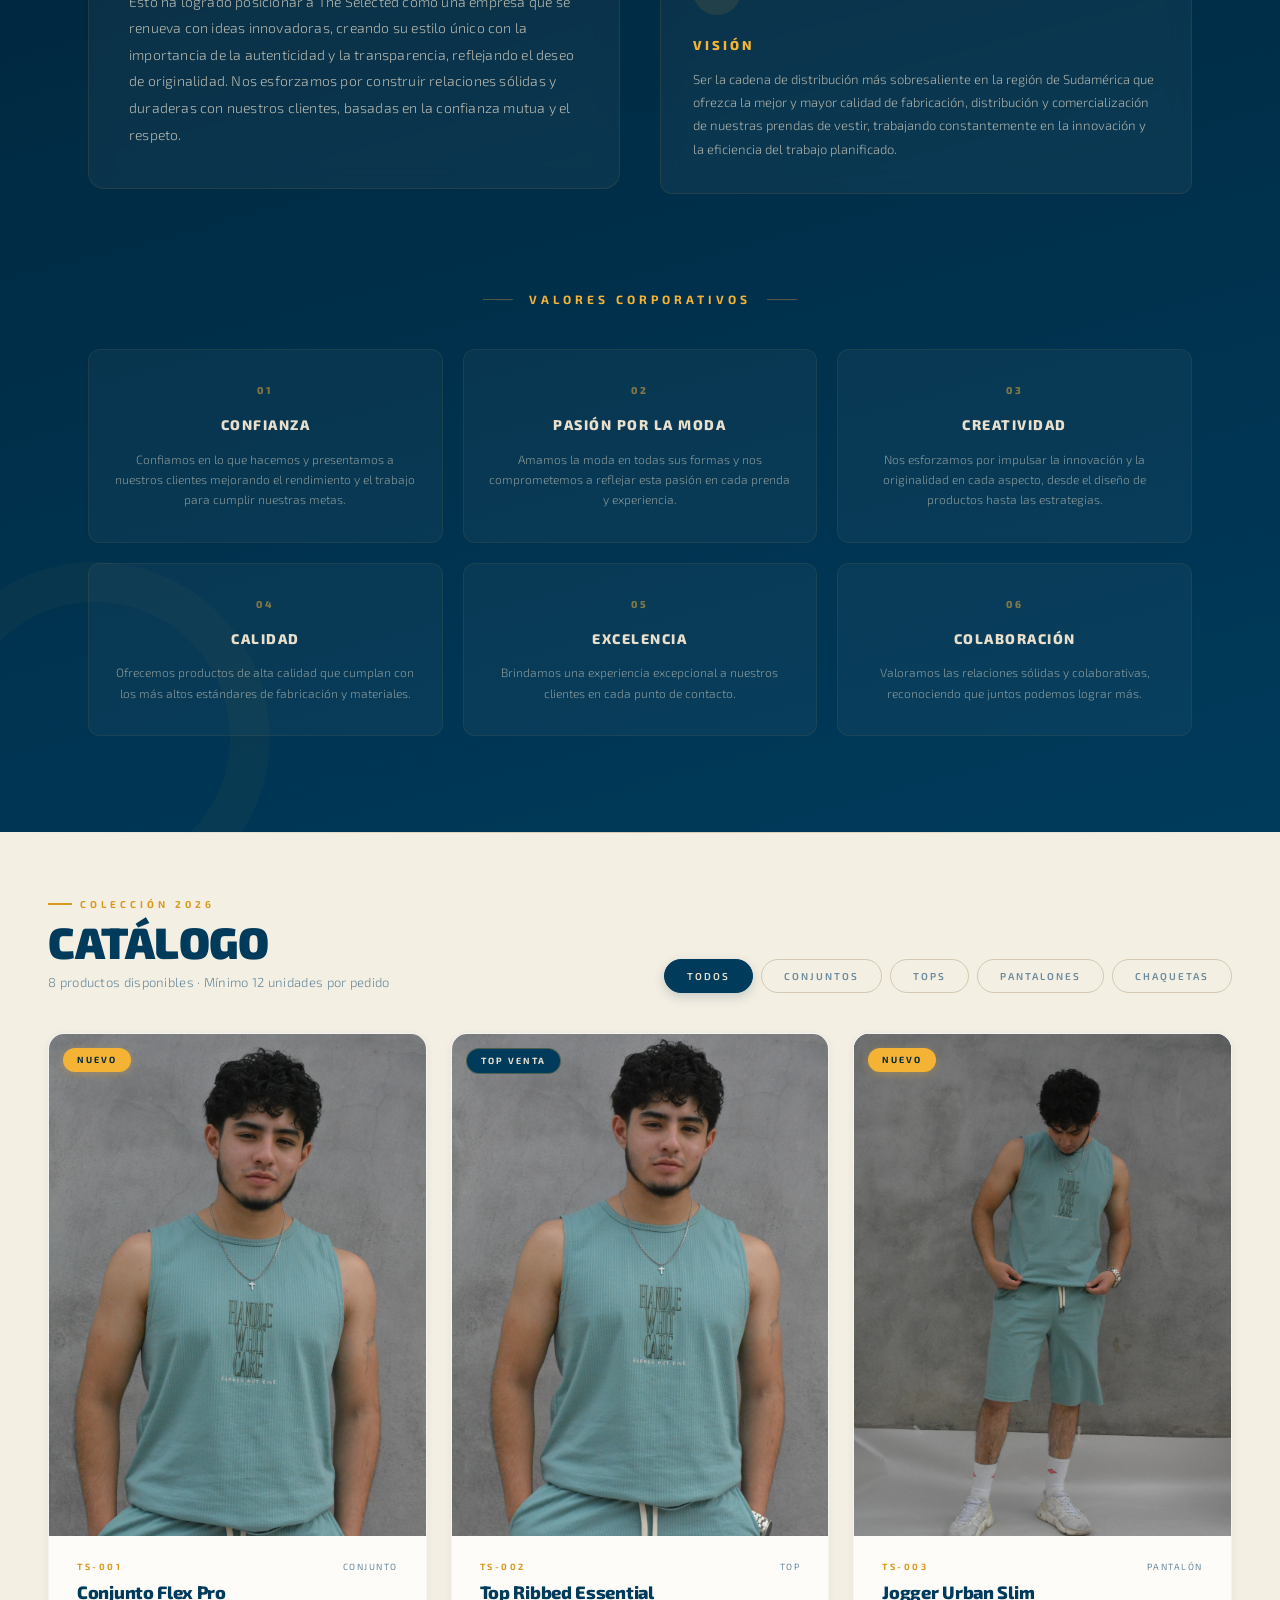
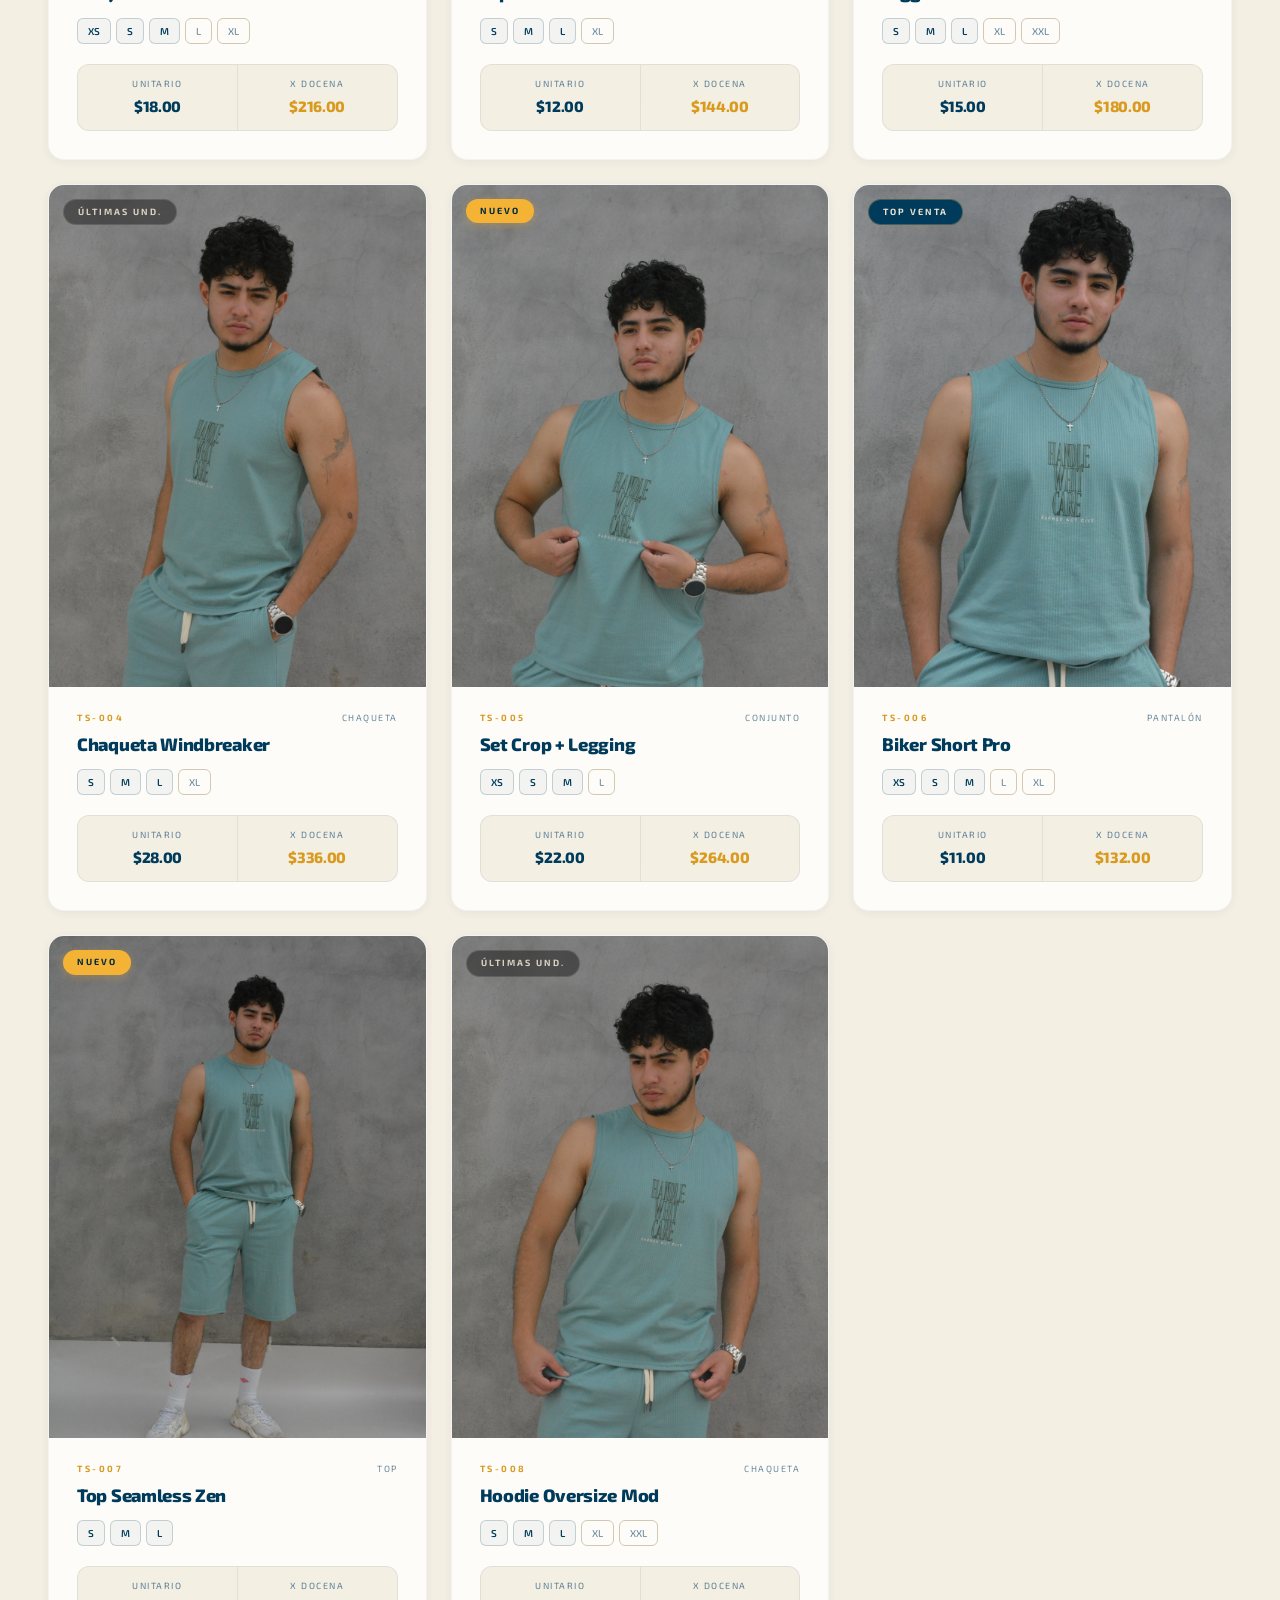
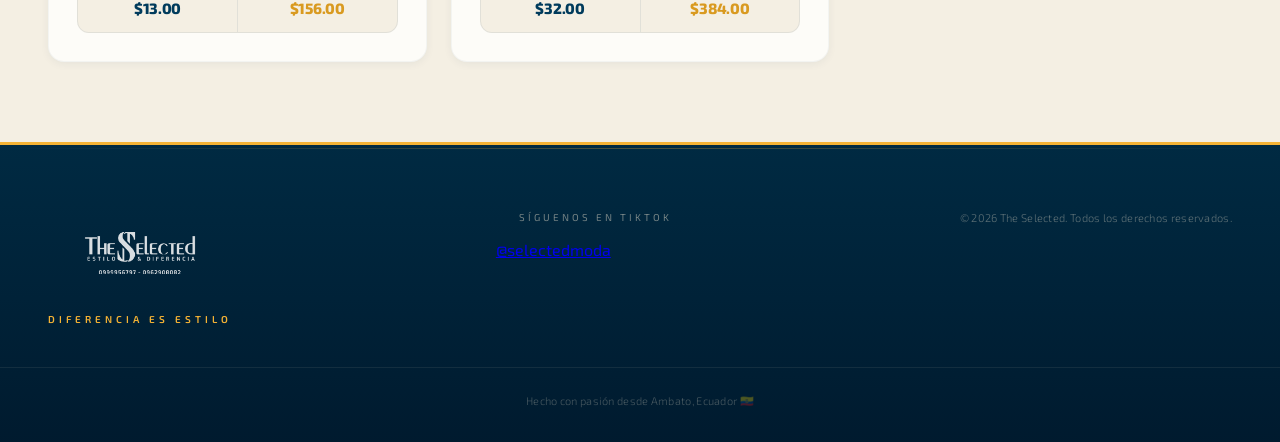
==== commit eb2336a0: "Update index.html" ====
--- a/index.html
+++ b/index.html
@@ -3,17 +3,77 @@
 <head>
 <meta charset="UTF-8">
 <meta name="viewport" content="width=device-width, initial-scale=1.0">
-<title>The Selected — Catálogo Mayorista</title>
+<title>The Selected — Catálogo Mayorista Premium | Moda Urbana desde Ecuador</title>
+<meta name="description" content="Catálogo mayorista de ropa urbana premium. Mínimo 12 unidades. Envíos a todo Ecuador desde Ambato. Conjuntos, tops, pantalones y chaquetas al por mayor.">
+<meta name="keywords" content="ropa mayorista Ecuador, moda urbana al por mayor, catálogo mayorista, ropa por docena, The Selected">
+<meta name="author" content="The Selected">
+<meta name="robots" content="index, follow">
+<link rel="canonical" href="https://theselected.ec/">
+
+<!-- Open Graph -->
+<meta property="og:type" content="website">
+<meta property="og:title" content="The Selected — Catálogo Mayorista Premium">
+<meta property="og:description" content="Moda urbana al por mayor. Piezas exclusivas con envío a todo Ecuador. Mínimo 12 unidades.">
+<meta property="og:image" content="assets/images/logos/og-image.jpg">
+<meta property="og:url" content="https://theselected.ec/">
+<meta property="og:site_name" content="The Selected">
+<meta property="og:locale" content="es_EC">
+
+<!-- Twitter Card -->
+<meta name="twitter:card" content="summary_large_image">
+<meta name="twitter:title" content="The Selected — Catálogo Mayorista Premium">
+<meta name="twitter:description" content="Moda urbana al por mayor desde Ecuador.">
+<meta name="twitter:image" content="assets/images/logos/og-image.jpg">
+
+<!-- Favicon -->
+<link rel="icon" type="image/png" sizes="32x32" href="assets/images/logos/favicon-32.png">
+<link rel="icon" type="image/png" sizes="16x16" href="assets/images/logos/favicon-16.png">
+<link rel="apple-touch-icon" sizes="180x180" href="assets/images/logos/apple-touch-icon.png">
+
+<!-- Schema Markup -->
+<script type="application/ld+json">
+{
+  "@context": "https://schema.org",
+  "@type": "Organization",
+  "name": "The Selected",
+  "description": "Moda urbana mayorista premium desde Ecuador",
+  "url": "https://theselected.ec",
+  "logo": "https://theselected.ec/assets/images/logos/nav-logo-img.png",
+  "address": {
+    "@type": "PostalAddress",
+    "addressLocality": "Ambato",
+    "addressCountry": "EC"
+  },
+  "contactPoint": {
+    "@type": "ContactPoint",
+    "telephone": "+593998000866",
+    "contactType": "sales"
+  }
+}
+</script>
+
+<!-- Fonts -->
 <link rel="preconnect" href="https://fonts.googleapis.com">
-<link href="https://fonts.googleapis.com/css2?family=Exo+2:wght@200;300;400;500;600;700;800&display=swap" rel="stylesheet">
+<link rel="preconnect" href="https://fonts.gstatic.com" crossorigin>
+<link href="https://fonts.googleapis.com/css2?family=Exo+2:wght@200;300;400;500;600;700;800;900&display=swap" rel="stylesheet">
+
 <style>
+/* ═══════════════════════════════════════
+   RESET & BASE
+   ═══════════════════════════════════════ */
 *{margin:0;padding:0;box-sizing:border-box}
+*::before,*::after{box-sizing:border-box}
+
 :root{
   --azul:#003b5c;
   --azul-dark:#002a42;
+  --azul-deep:#001a2e;
   --azul-light:#004d78;
+  --azul-glow:rgba(0,59,92,0.15);
   --amarillo:#f5b335;
   --amarillo-dark:#d99a20;
+  --amarillo-light:#ffd06b;
+  --amarillo-glow:rgba(245,179,53,0.15);
   --crema:#E8E0CC;
   --crema-light:#F4EFE3;
   --crema-dark:#D4C9B0;
@@ -21,375 +81,639 @@
   --texto-dark:#002235;
   --texto-mid:#2a4a60;
   --texto-muted:#6a8a9e;
-}
-html{scroll-behavior:smooth}
-body{background:var(--crema-light);color:var(--texto-dark);font-family:'Exo 2',sans-serif;font-weight:400;overflow-x:hidden;min-height:100vh}
-
-nav{background:var(--azul);position:sticky;top:0;z-index:1000;display:flex;align-items:center;justify-content:space-between;padding:0 3rem;height:70px;box-shadow:0 2px 20px rgba(0,59,92,0.3)}
-.nav-brand{display:flex;align-items:center;gap:12px}
-.nav-logo-img{height:48px;width:auto;display:block;object-fit:contain}
-.nav-logo-text span{color:var(--amarillo)}
-.nav-tagline{font-size:9px;letter-spacing:3px;text-transform:uppercase;color:rgba(232,224,204,0.5);border-left:1px solid rgba(245,179,53,0.3);padding-left:12px;line-height:1.4}
-.nav-links{display:flex;align-items:center;gap:2rem}
-.nav-link{font-size:11px;letter-spacing:2px;text-transform:uppercase;font-weight:500;color:rgba(232,224,204,0.7);text-decoration:none;transition:color .2s}
+  --success:#2ecc71;
+  --danger:#e74c3c;
+  --shadow-sm:0 2px 8px rgba(0,59,92,0.06);
+  --shadow-md:0 4px 20px rgba(0,59,92,0.1);
+  --shadow-lg:0 12px 40px rgba(0,59,92,0.15);
+  --shadow-xl:0 20px 60px rgba(0,59,92,0.2);
+  --shadow-gold:0 4px 20px rgba(245,179,53,0.25);
+  --radius-sm:6px;
+  --radius-md:12px;
+  --radius-lg:16px;
+  --radius-xl:24px;
+  --radius-full:9999px;
+  --transition-fast:0.2s cubic-bezier(0.4,0,0.2,1);
+  --transition-med:0.35s cubic-bezier(0.16,1,0.3,1);
+  --transition-slow:0.5s cubic-bezier(0.16,1,0.3,1);
+  --font:'Exo 2',system-ui,-apple-system,sans-serif;
+}
+
+html{scroll-behavior:smooth;-webkit-text-size-adjust:100%}
+body{background:var(--crema-light);color:var(--texto-dark);font-family:var(--font);font-weight:400;overflow-x:hidden;min-height:100vh;-webkit-font-smoothing:antialiased;-moz-osx-font-smoothing:grayscale;line-height:1.6}
+::selection{background:var(--amarillo);color:var(--azul-dark)}
+:focus-visible{outline:2px solid var(--amarillo);outline-offset:2px;border-radius:4px}
+
+/* Skip Navigation */
+.skip-nav{position:absolute;top:-100%;left:50%;transform:translateX(-50%);background:var(--azul);color:var(--amarillo);padding:12px 24px;border-radius:0 0 8px 8px;z-index:9999;font-size:13px;font-weight:600;text-decoration:none;transition:top .3s}
+.skip-nav:focus{top:0}
+
+/* ═══════════════════════════════════════
+   SCROLLBAR CUSTOM
+   ═══════════════════════════════════════ */
+::-webkit-scrollbar{width:8px}
+::-webkit-scrollbar-track{background:var(--crema-light)}
+::-webkit-scrollbar-thumb{background:var(--azul);border-radius:4px;border:2px solid var(--crema-light)}
+::-webkit-scrollbar-thumb:hover{background:var(--azul-dark)}
+
+/* ═══════════════════════════════════════
+   LOADING SCREEN
+   ═══════════════════════════════════════ */
+.loading-screen{position:fixed;inset:0;background:var(--azul-dark);z-index:10000;display:flex;flex-direction:column;align-items:center;justify-content:center;gap:2rem;transition:opacity .6s,visibility .6s}
+.loading-screen.hidden{opacity:0;visibility:hidden;pointer-events:none}
+.loading-logo{width:120px;height:auto;animation:loadPulse 1.5s ease-in-out infinite}
+@keyframes loadPulse{0%,100%{opacity:1;transform:scale(1)}50%{opacity:.7;transform:scale(.96)}}
+.loading-bar{width:200px;height:3px;background:rgba(245,179,53,0.2);border-radius:3px;overflow:hidden}
+.loading-bar-fill{width:0%;height:100%;background:var(--amarillo);border-radius:3px;animation:loadFill 1.5s ease forwards}
+@keyframes loadFill{to{width:100%}}
+
+/* ═══════════════════════════════════════
+   NAVIGATION — ULTRA PREMIUM
+   ═══════════════════════════════════════ */
+nav{background:linear-gradient(180deg,var(--azul-dark) 0%,var(--azul) 100%);position:sticky;top:0;z-index:1000;display:flex;align-items:center;justify-content:space-between;padding:0 3rem;height:72px;border-bottom:1px solid rgba(245,179,53,0.15);backdrop-filter:blur(20px);-webkit-backdrop-filter:blur(20px);transition:all var(--transition-fast)}
+nav.scrolled{height:64px;background:rgba(0,42,66,0.95);box-shadow:var(--shadow-lg)}
+.nav-brand{display:flex;align-items:center;gap:14px;text-decoration:none}
+.nav-logo-img{height:46px;width:auto;display:block;object-fit:contain;transition:all var(--transition-fast)}
+nav.scrolled .nav-logo-img{height:40px}
+.nav-tagline{font-size:9px;letter-spacing:4px;text-transform:uppercase;color:rgba(232,224,204,0.45);border-left:1px solid rgba(245,179,53,0.25);padding-left:14px;line-height:1.3;font-weight:300;transition:opacity var(--transition-fast)}
+nav.scrolled .nav-tagline{opacity:0;width:0;padding:0;border:0;overflow:hidden}
+.nav-links{display:flex;align-items:center;gap:2.5rem}
+.nav-link{font-size:11px;letter-spacing:2.5px;text-transform:uppercase;font-weight:500;color:rgba(232,224,204,0.65);text-decoration:none;transition:all var(--transition-fast);position:relative;padding:4px 0}
+.nav-link::after{content:'';position:absolute;bottom:-2px;left:0;width:0;height:1.5px;background:var(--amarillo);transition:width var(--transition-med)}
 .nav-link:hover{color:var(--amarillo)}
-.nav-btn{font-size:11px;letter-spacing:2px;text-transform:uppercase;font-weight:600;background:var(--amarillo);color:var(--azul);padding:9px 22px;border-radius:4px;text-decoration:none;transition:all .2s;border:none;cursor:pointer}
-.nav-btn:hover{background:var(--amarillo-dark)}
-
-.hero{background:var(--azul);position:relative;overflow:hidden;min-height:88vh;display:flex;align-items:center}
-.hero-wave{position:absolute;bottom:-2px;left:0;right:0;height:160px}
-.hero-wave svg{width:100%;height:100%}
-.hero-deco{position:absolute;top:-80px;right:-80px;width:500px;height:500px;border-radius:50%;border:60px solid var(--amarillo);opacity:.07}
-.hero-deco2{position:absolute;bottom:60px;left:-60px;width:300px;height:300px;border-radius:50%;border:40px solid var(--amarillo);opacity:.05}
-.hero-inner{position:relative;z-index:2;padding:0 3rem;width:100%;display:grid;grid-template-columns:1fr auto;gap:3rem;align-items:center}
-.hero-badge{display:inline-flex;align-items:center;gap:8px;background:rgba(245,179,53,0.15);border:1px solid rgba(245,179,53,0.3);padding:6px 16px;border-radius:20px;margin-bottom:1.5rem}
-.hbadge-dot{width:6px;height:6px;border-radius:50%;background:var(--amarillo);animation:blink 2s infinite}
-@keyframes blink{0%,100%{opacity:1}50%{opacity:.4}}
-.hbadge-text{font-size:10px;letter-spacing:3px;text-transform:uppercase;font-weight:600;color:var(--amarillo)}
-.hero-h1{font-size:clamp(48px,7vw,90px);font-weight:800;line-height:1;color:var(--crema);margin-bottom:.5rem;text-transform:uppercase;letter-spacing:-1px}
-.hero-h1 .accent{color:var(--amarillo);display:block}
-.hero-sub{font-size:16px;font-weight:300;color:rgba(232,224,204,0.65);margin-bottom:2rem;max-width:440px;line-height:1.7;padding-left:1rem;border-left:3px solid var(--amarillo)}
-.hero-actions{display:flex;gap:1rem;flex-wrap:wrap}
-.btn-hero-primary{font-size:12px;letter-spacing:2px;text-transform:uppercase;font-weight:700;background:var(--amarillo);color:var(--azul);padding:14px 32px;border-radius:6px;border:none;cursor:pointer;transition:all .25s}
-.btn-hero-primary:hover{background:var(--amarillo-dark);transform:translateY(-1px)}
-.btn-hero-ghost{font-size:12px;letter-spacing:2px;text-transform:uppercase;font-weight:500;background:transparent;color:var(--crema);padding:14px 32px;border-radius:6px;border:1px solid rgba(232,224,204,0.25);cursor:pointer;transition:all .25s}
-.btn-hero-ghost:hover{border-color:var(--amarillo);color:var(--amarillo)}
-.hero-right{display:flex;flex-direction:column;gap:4px}
-.hero-stat{background:rgba(255,255,255,0.06);backdrop-filter:blur(10px);border:1px solid rgba(245,179,53,0.2);padding:1.25rem 2rem;border-radius:8px;text-align:center;min-width:130px}
-.hs-n{font-size:38px;font-weight:800;color:var(--amarillo);line-height:1;display:block}
-.hs-l{font-size:9px;letter-spacing:3px;text-transform:uppercase;color:rgba(232,224,204,0.5);margin-top:4px;display:block}
-
-.info-strip{background:var(--blanco);border-bottom:1px solid var(--crema-dark)}
-.info-strip-inner{display:grid;grid-template-columns:repeat(4,1fr);max-width:1200px;margin:0 auto}
-.is-item{display:flex;align-items:center;gap:1rem;padding:1.25rem 2rem;border-right:1px solid var(--crema-dark)}
+.nav-link:hover::after{width:100%}
+.nav-btn{font-size:10px;letter-spacing:2.5px;text-transform:uppercase;font-weight:700;background:transparent;color:var(--amarillo);padding:10px 24px;border-radius:var(--radius-sm);text-decoration:none;transition:all var(--transition-fast);border:1.5px solid var(--amarillo);cursor:pointer;font-family:var(--font);position:relative;overflow:hidden}
+.nav-btn::before{content:'';position:absolute;inset:0;background:var(--amarillo);transform:translateY(100%);transition:transform var(--transition-med)}
+.nav-btn span{position:relative;z-index:1;transition:color var(--transition-fast)}
+.nav-btn:hover::before{transform:translateY(0)}
+.nav-btn:hover span{color:var(--azul-dark)}
+.nav-btn:hover{box-shadow:var(--shadow-gold)}
+
+/* Mobile Nav Toggle */
+.nav-toggle{display:none;background:none;border:none;cursor:pointer;padding:8px;color:var(--crema)}
+.nav-toggle span{display:block;width:24px;height:2px;background:var(--crema);margin:5px 0;transition:all var(--transition-fast);border-radius:2px}
+.nav-toggle.active span:nth-child(1){transform:rotate(45deg) translate(5px,5px)}
+.nav-toggle.active span:nth-child(2){opacity:0}
+.nav-toggle.active span:nth-child(3){transform:rotate(-45deg) translate(5px,-5px)}
+
+/* ═══════════════════════════════════════
+   HERO — CINEMATIC
+   ═══════════════════════════════════════ */
+.hero{background:linear-gradient(165deg,var(--azul-deep) 0%,var(--azul-dark) 30%,var(--azul) 70%,var(--azul-light) 100%);position:relative;overflow:hidden;min-height:90vh;display:flex;align-items:center}
+.hero::before{content:'';position:absolute;inset:0;background:url("data:image/svg+xml,%3Csvg width='60' height='60' viewBox='0 0 60 60' xmlns='http://www.w3.org/2000/svg'%3E%3Cg fill='none' fill-rule='evenodd'%3E%3Cg fill='%23f5b335' fill-opacity='0.03'%3E%3Ccircle cx='30' cy='30' r='1'/%3E%3C/g%3E%3C/g%3E%3C/svg%3E")}
+.hero-wave{position:absolute;bottom:-2px;left:0;right:0;height:180px;z-index:3}
+.hero-wave svg{width:100%;height:100%;display:block}
+.hero-deco{position:absolute;top:-100px;right:-100px;width:600px;height:600px;border-radius:50%;border:80px solid var(--amarillo);opacity:.04;animation:decoRotate 30s linear infinite}
+.hero-deco2{position:absolute;bottom:40px;left:-80px;width:350px;height:350px;border-radius:50%;border:50px solid var(--amarillo);opacity:.03;animation:decoRotate 25s linear infinite reverse}
+.hero-deco3{position:absolute;top:50%;right:15%;width:200px;height:200px;border-radius:50%;background:radial-gradient(circle,rgba(245,179,53,0.08) 0%,transparent 70%);animation:decoPulse 4s ease-in-out infinite}
+@keyframes decoRotate{to{transform:rotate(360deg)}}
+@keyframes decoPulse{0%,100%{transform:scale(1);opacity:1}50%{transform:scale(1.2);opacity:.5}}
+.hero-particles{position:absolute;inset:0;overflow:hidden;z-index:1}
+.hero-particle{position:absolute;width:3px;height:3px;background:var(--amarillo);border-radius:50%;opacity:0;animation:particleFloat 8s ease-in-out infinite}
+@keyframes particleFloat{0%{opacity:0;transform:translateY(100vh)}20%{opacity:.6}80%{opacity:.6}100%{opacity:0;transform:translateY(-100px)}}
+.hero-inner{position:relative;z-index:4;padding:0 3rem;width:100%;max-width:1400px;margin:0 auto;display:grid;grid-template-columns:1.2fr .8fr;gap:4rem;align-items:center}
+.hero-badge{display:inline-flex;align-items:center;gap:10px;background:rgba(245,179,53,0.1);border:1px solid rgba(245,179,53,0.25);padding:8px 20px;border-radius:var(--radius-full);margin-bottom:2rem;backdrop-filter:blur(10px)}
+.hbadge-dot{width:7px;height:7px;border-radius:50%;background:var(--amarillo);animation:blink 2s infinite;box-shadow:0 0 8px rgba(245,179,53,0.5)}
+@keyframes blink{0%,100%{opacity:1}50%{opacity:.3}}
+.hbadge-text{font-size:10px;letter-spacing:4px;text-transform:uppercase;font-weight:600;color:var(--amarillo)}
+.hero-h1{font-size:clamp(52px,7.5vw,100px);font-weight:900;line-height:.95;color:var(--crema);margin-bottom:.75rem;text-transform:uppercase;letter-spacing:-2px}
+.hero-h1 .accent{color:var(--amarillo);display:block;text-shadow:0 0 40px rgba(245,179,53,0.3)}
+.hero-sub{font-size:15px;font-weight:300;color:rgba(232,224,204,0.6);margin-bottom:2.5rem;max-width:460px;line-height:1.8;padding-left:1.25rem;border-left:3px solid var(--amarillo);letter-spacing:.3px}
+.hero-actions{display:flex;gap:1rem;flex-wrap:wrap;align-items:center}
+.btn-hero-primary{font-size:11px;letter-spacing:3px;text-transform:uppercase;font-weight:700;background:var(--amarillo);color:var(--azul-dark);padding:16px 36px;border-radius:var(--radius-sm);border:none;cursor:pointer;transition:all var(--transition-fast);font-family:var(--font);position:relative;overflow:hidden;box-shadow:var(--shadow-gold)}
+.btn-hero-primary::before{content:'';position:absolute;inset:0;background:linear-gradient(135deg,transparent 0%,rgba(255,255,255,0.2) 50%,transparent 100%);transform:translateX(-100%);transition:transform .6s}
+.btn-hero-primary:hover{background:var(--amarillo-dark);transform:translateY(-2px);box-shadow:0 8px 30px rgba(245,179,53,0.4)}
+.btn-hero-primary:hover::before{transform:translateX(100%)}
+.btn-hero-ghost{font-size:11px;letter-spacing:3px;text-transform:uppercase;font-weight:500;background:transparent;color:var(--crema);padding:16px 36px;border-radius:var(--radius-sm);border:1px solid rgba(232,224,204,0.2);cursor:pointer;transition:all var(--transition-fast);font-family:var(--font)}
+.btn-hero-ghost:hover{border-color:var(--amarillo);color:var(--amarillo);background:rgba(245,179,53,0.05)}
+.hero-right{display:flex;flex-direction:column;gap:6px}
+.hero-stat{background:rgba(255,255,255,0.04);backdrop-filter:blur(16px);-webkit-backdrop-filter:blur(16px);border:1px solid rgba(245,179,53,0.12);padding:1.5rem 2.5rem;border-radius:var(--radius-md);text-align:center;min-width:140px;transition:all var(--transition-fast);position:relative;overflow:hidden}
+.hero-stat::before{content:'';position:absolute;top:0;left:0;right:0;height:2px;background:linear-gradient(90deg,transparent,var(--amarillo),transparent);opacity:0;transition:opacity var(--transition-fast)}
+.hero-stat:hover{background:rgba(255,255,255,0.08);border-color:rgba(245,179,53,0.3);transform:translateX(-4px)}
+.hero-stat:hover::before{opacity:1}
+.hs-n{font-size:42px;font-weight:900;color:var(--amarillo);line-height:1;display:block;letter-spacing:-1px}
+.hs-l{font-size:9px;letter-spacing:4px;text-transform:uppercase;color:rgba(232,224,204,0.4);margin-top:6px;display:block;font-weight:500}
+
+/* ═══════════════════════════════════════
+   INFO STRIP — PREMIUM
+   ═══════════════════════════════════════ */
+.info-strip{background:var(--blanco);border-bottom:1px solid rgba(0,59,92,0.08);position:relative;z-index:5}
+.info-strip-inner{display:grid;grid-template-columns:repeat(4,1fr);max-width:1400px;margin:0 auto}
+.is-item{display:flex;align-items:center;gap:1.25rem;padding:1.5rem 2rem;border-right:1px solid rgba(0,59,92,0.06);transition:all var(--transition-fast)}
 .is-item:last-child{border-right:none}
-.is-icon{width:36px;height:36px;border-radius:50%;background:rgba(0,59,92,0.08);display:flex;align-items:center;justify-content:center;flex-shrink:0}
-.is-icon svg{width:18px;height:18px;stroke:var(--azul);fill:none;stroke-width:2;stroke-linecap:round;stroke-linejoin:round}
-.is-title{font-size:12px;font-weight:600;color:var(--azul);margin-bottom:1px}
-.is-desc{font-size:11px;color:var(--texto-muted);font-weight:300}
-
-.catalog-section{background:var(--crema-light);padding:3rem 0}
-.catalog-header{max-width:1200px;margin:0 auto;padding:0 3rem 2rem;display:flex;align-items:flex-end;justify-content:space-between;flex-wrap:wrap;gap:1.5rem}
-.ch-eyebrow{font-size:10px;letter-spacing:3px;text-transform:uppercase;font-weight:600;color:var(--amarillo-dark);margin-bottom:.5rem}
-.ch-title{font-size:36px;font-weight:800;color:var(--azul);text-transform:uppercase;letter-spacing:-0.5px;line-height:1}
-.ch-sub{font-size:13px;color:var(--texto-muted);font-weight:300;margin-top:.4rem}
+.is-item:hover{background:var(--amarillo-glow)}
+.is-item:hover .is-icon{background:var(--amarillo);transform:scale(1.05)}
+.is-item:hover .is-icon svg{stroke:var(--azul-dark)}
+.is-icon{width:40px;height:40px;border-radius:var(--radius-full);background:var(--azul-glow);display:flex;align-items:center;justify-content:center;flex-shrink:0;transition:all var(--transition-fast)}
+.is-icon svg{width:18px;height:18px;stroke:var(--azul);fill:none;stroke-width:2;stroke-linecap:round;stroke-linejoin:round;transition:stroke var(--transition-fast)}
+.is-title{font-size:12px;font-weight:700;color:var(--azul);margin-bottom:2px;letter-spacing:.3px}
+.is-desc{font-size:11px;color:var(--texto-muted);font-weight:300;letter-spacing:.2px}
+
+/* ═══════════════════════════════════════
+   NOSOTROS SECTION
+   ═══════════════════════════════════════ */
+.nosotros-section{background:linear-gradient(165deg,var(--azul-deep) 0%,var(--azul-dark) 40%,var(--azul) 100%);position:relative;overflow:hidden;padding:6rem 0}
+.nosotros-section::before{content:'';position:absolute;top:-100px;right:-100px;width:500px;height:500px;border-radius:50%;border:60px solid rgba(245,179,53,0.04)}
+.nosotros-section::after{content:'';position:absolute;bottom:-80px;left:-80px;width:350px;height:350px;border-radius:50%;border:40px solid rgba(245,179,53,0.03)}
+.nosotros-inner{max-width:1200px;margin:0 auto;padding:0 3rem;position:relative;z-index:2}
+.nosotros-header{text-align:center;margin-bottom:4rem}
+.nosotros-eyebrow{font-size:10px;letter-spacing:5px;text-transform:uppercase;font-weight:600;color:var(--amarillo);margin-bottom:1rem;display:flex;align-items:center;justify-content:center;gap:1rem}
+.nosotros-eyebrow::before,.nosotros-eyebrow::after{content:'';width:40px;height:1px;background:rgba(245,179,53,0.3)}
+.nosotros-title{font-size:clamp(36px,5vw,56px);font-weight:900;color:var(--crema);text-transform:uppercase;letter-spacing:-1px;margin-bottom:.75rem;line-height:1}
+.nosotros-subtitle{font-size:14px;letter-spacing:3px;text-transform:uppercase;color:rgba(232,224,204,0.4);font-weight:300}
+.nosotros-content{display:grid;grid-template-columns:1fr 1fr;gap:2.5rem;align-items:start}
+.nosotros-story{background:rgba(255,255,255,0.04);border:1px solid rgba(245,179,53,0.1);border-radius:var(--radius-lg);padding:2.5rem;backdrop-filter:blur(10px);position:relative;overflow:hidden}
+.nosotros-story::before{content:'';position:absolute;top:0;left:0;right:0;height:3px;background:linear-gradient(90deg,var(--amarillo),transparent)}
+.ns-icon{width:60px;height:60px;border-radius:var(--radius-full);background:rgba(245,179,53,0.1);display:flex;align-items:center;justify-content:center;margin-bottom:1.75rem;color:var(--amarillo)}
+.ns-text{font-size:14px;font-weight:300;color:rgba(232,224,204,0.75);line-height:1.9;margin-bottom:1.25rem;letter-spacing:.2px}
+.ns-text:last-child{margin-bottom:0}
+.nosotros-mv{display:flex;flex-direction:column;gap:1.25rem}
+.nm-card{background:rgba(255,255,255,0.04);border:1px solid rgba(245,179,53,0.1);border-radius:var(--radius-md);padding:2rem;backdrop-filter:blur(10px);transition:all var(--transition-fast);position:relative;overflow:hidden}
+.nm-card::before{content:'';position:absolute;left:0;top:0;bottom:0;width:3px;background:var(--amarillo);opacity:0;transition:opacity var(--transition-fast)}
+.nm-card:hover{border-color:rgba(245,179,53,0.25);transform:translateX(4px)}
+.nm-card:hover::before{opacity:1}
+.nm-icon{width:48px;height:48px;border-radius:var(--radius-full);background:rgba(245,179,53,0.1);display:flex;align-items:center;justify-content:center;margin-bottom:1.25rem;color:var(--amarillo)}
+.nm-title{font-size:13px;font-weight:800;color:var(--amarillo);text-transform:uppercase;letter-spacing:3px;margin-bottom:.75rem}
+.nm-text{font-size:13px;font-weight:300;color:rgba(232,224,204,0.7);line-height:1.8}
+.nosotros-values{margin-top:3.5rem;grid-column:1 / -1}
+.nv-title{font-size:12px;font-weight:700;color:var(--amarillo);text-transform:uppercase;letter-spacing:4px;margin-bottom:2.5rem;text-align:center;display:flex;align-items:center;justify-content:center;gap:1rem}
+.nv-title::before,.nv-title::after{content:'';width:30px;height:1px;background:rgba(245,179,53,0.3)}
+.nv-grid{display:grid;grid-template-columns:repeat(3,1fr);gap:1.25rem}
+.nv-item{background:rgba(255,255,255,0.03);border:1px solid rgba(245,179,53,0.08);border-radius:var(--radius-md);padding:2rem 1.5rem;text-align:center;transition:all var(--transition-med);position:relative;overflow:hidden}
+.nv-item::before{content:'';position:absolute;inset:0;background:linear-gradient(135deg,rgba(245,179,53,0.05),transparent);opacity:0;transition:opacity var(--transition-fast)}
+.nv-item:hover{border-color:rgba(245,179,53,0.3);transform:translateY(-6px);box-shadow:0 12px 32px rgba(0,0,0,0.2)}
+.nv-item:hover::before{opacity:1}
+.nv-num{font-size:10px;font-weight:800;color:var(--amarillo);letter-spacing:3px;margin-bottom:1rem;opacity:.5}
+.nv-name{font-size:14px;font-weight:800;color:var(--crema);margin-bottom:.75rem;text-transform:uppercase;letter-spacing:1.5px}
+.nv-desc{font-size:12px;font-weight:300;color:rgba(232,224,204,0.55);line-height:1.7}
+
+/* ═══════════════════════════════════════
+   CATALOG SECTION — PREMIUM
+   ═══════════════════════════════════════ */
+.catalog-section{background:var(--crema-light);padding:4rem 0 5rem;position:relative}
+.catalog-section::before{content:'';position:absolute;top:0;left:0;right:0;height:1px;background:linear-gradient(90deg,transparent,var(--crema-dark),transparent)}
+.catalog-header{max-width:1400px;margin:0 auto;padding:0 3rem 2.5rem;display:flex;align-items:flex-end;justify-content:space-between;flex-wrap:wrap;gap:1.5rem}
+.ch-eyebrow{font-size:10px;letter-spacing:4px;text-transform:uppercase;font-weight:700;color:var(--amarillo-dark);margin-bottom:.5rem;display:flex;align-items:center;gap:8px}
+.ch-eyebrow::before{content:'';width:24px;height:2px;background:var(--amarillo-dark)}
+.ch-title{font-size:clamp(32px,4vw,44px);font-weight:900;color:var(--azul);text-transform:uppercase;letter-spacing:-0.5px;line-height:1}
+.ch-sub{font-size:13px;color:var(--texto-muted);font-weight:300;margin-top:.5rem;letter-spacing:.3px}
 .filters{display:flex;gap:8px;flex-wrap:wrap}
-.fchip{font-size:10px;letter-spacing:2px;text-transform:uppercase;font-weight:600;padding:8px 18px;border-radius:20px;border:1.5px solid var(--crema-dark);background:transparent;color:var(--texto-muted);cursor:pointer;font-family:'Exo 2',sans-serif;transition:all .2s}
-.fchip:hover{border-color:var(--azul);color:var(--azul)}
-.fchip.on{background:var(--azul);border-color:var(--azul);color:var(--crema)}
-.grid-wrap{max-width:1200px;margin:0 auto;padding:0 3rem}
-.grid{display:grid;grid-template-columns:repeat(auto-fill,minmax(270px,1fr));gap:1.5rem}
-
-.card{background:var(--blanco);border-radius:12px;overflow:hidden;box-shadow:0 2px 12px rgba(0,59,92,0.08);transition:all .3s;cursor:pointer;border:1px solid rgba(0,59,92,0.06)}
-.card:hover{transform:translateY(-4px);box-shadow:0 12px 32px rgba(0,59,92,0.15);border-color:rgba(0,59,92,0.12)}
+.fchip{font-size:10px;letter-spacing:2px;text-transform:uppercase;font-weight:600;padding:10px 22px;border-radius:var(--radius-full);border:1.5px solid var(--crema-dark);background:transparent;color:var(--texto-muted);cursor:pointer;font-family:var(--font);transition:all var(--transition-fast)}
+.fchip:hover{border-color:var(--azul);color:var(--azul);background:var(--azul-glow)}
+.fchip.on{background:var(--azul);border-color:var(--azul);color:var(--crema);box-shadow:0 4px 12px rgba(0,59,92,0.2)}
+.grid-wrap{max-width:1400px;margin:0 auto;padding:0 3rem}
+.grid{display:grid;grid-template-columns:repeat(auto-fill,minmax(280px,1fr));gap:1.5rem}
+
+/* ═══════════════════════════════════════
+   PRODUCT CARDS — LUXURY
+   ═══════════════════════════════════════ */
+.card{background:var(--blanco);border-radius:var(--radius-lg);overflow:hidden;box-shadow:var(--shadow-sm);transition:all var(--transition-med);cursor:pointer;border:1px solid rgba(0,59,92,0.04);position:relative}
+.card::before{content:'';position:absolute;inset:0;border-radius:var(--radius-lg);border:1px solid transparent;transition:border-color var(--transition-fast);z-index:2;pointer-events:none}
+.card:hover{transform:translateY(-8px);box-shadow:var(--shadow-xl);border-color:transparent}
+.card:hover::before{border-color:rgba(245,179,53,0.3)}
 .card-img{aspect-ratio:3/4;position:relative;overflow:hidden;background:var(--azul)}
-.card-img img{width:100%;height:100%;object-fit:cover;transition:transform .6s}
-.card:hover .card-img img{transform:scale(1.05)}
-.card-ph{width:100%;height:100%;display:flex;flex-direction:column;align-items:center;justify-content:center;gap:1rem;background:linear-gradient(145deg,var(--azul) 0%,var(--azul-light) 100%);position:relative;overflow:hidden}
-.card-ph::before{content:'';position:absolute;top:-30%;right:-30%;width:60%;height:60%;border-radius:50%;border:30px solid rgba(245,179,53,0.1)}
-.card-ph::after{content:'';position:absolute;bottom:-20%;left:-20%;width:50%;height:50%;border-radius:50%;border:20px solid rgba(245,179,53,0.07)}
-.card-ph-icon{position:relative;z-index:1;opacity:.5}
+.card-img img{width:100%;height:100%;object-fit:cover;transition:transform .8s cubic-bezier(0.16,1,0.3,1)}
+.card:hover .card-img img{transform:scale(1.08)}
+.card-ph{width:100%;height:100%;display:flex;flex-direction:column;align-items:center;justify-content:center;gap:1rem;background:linear-gradient(145deg,var(--azul-deep) 0%,var(--azul) 50%,var(--azul-light) 100%);position:relative;overflow:hidden}
+.card-ph::before{content:'';position:absolute;top:-30%;right:-30%;width:60%;height:60%;border-radius:50%;border:30px solid rgba(245,179,53,0.08)}
+.card-ph::after{content:'';position:absolute;bottom:-20%;left:-20%;width:50%;height:50%;border-radius:50%;border:20px solid rgba(245,179,53,0.05)}
+.card-ph-icon{position:relative;z-index:1;opacity:.4}
 .card-ph-icon svg{width:42px;height:42px;stroke:var(--crema);fill:none;stroke-width:1.5;stroke-linecap:round;stroke-linejoin:round}
-.card-ph-name{font-size:10px;letter-spacing:3px;text-transform:uppercase;color:rgba(232,224,204,0.4);position:relative;z-index:1}
-.card-badge{position:absolute;top:12px;left:12px;font-size:9px;letter-spacing:2px;text-transform:uppercase;font-weight:700;padding:4px 11px;border-radius:12px;font-family:'Exo 2',sans-serif}
-.badge-new{background:var(--amarillo);color:var(--azul)}
+.card-ph-name{font-size:10px;letter-spacing:4px;text-transform:uppercase;color:rgba(232,224,204,0.3);position:relative;z-index:1;font-weight:500}
+.card-badge{position:absolute;top:14px;left:14px;font-size:9px;letter-spacing:2px;text-transform:uppercase;font-weight:700;padding:5px 14px;border-radius:var(--radius-full);font-family:var(--font);z-index:3}
+.badge-new{background:var(--amarillo);color:var(--azul-dark);box-shadow:0 2px 8px rgba(245,179,53,0.3)}
 .badge-hot{background:var(--azul);color:var(--crema);border:1px solid rgba(245,179,53,0.3)}
-.badge-lim{background:rgba(0,0,0,0.35);backdrop-filter:blur(4px);color:rgba(232,224,204,0.85);border:1px solid rgba(232,224,204,0.2)}
-.card-hover-overlay{position:absolute;inset:0;background:rgba(0,59,92,0.7);display:flex;align-items:center;justify-content:center;opacity:0;transition:opacity .3s;backdrop-filter:blur(2px)}
+.badge-lim{background:rgba(0,0,0,0.4);backdrop-filter:blur(8px);-webkit-backdrop-filter:blur(8px);color:rgba(232,224,204,0.9);border:1px solid rgba(232,224,204,0.15)}
+.card-hover-overlay{position:absolute;inset:0;background:linear-gradient(180deg,transparent 30%,rgba(0,42,66,0.85) 100%);display:flex;flex-direction:column;align-items:center;justify-content:flex-end;padding:2rem;opacity:0;transition:opacity var(--transition-fast);z-index:2}
 .card:hover .card-hover-overlay{opacity:1}
-.overlay-btn{font-size:10px;letter-spacing:2px;text-transform:uppercase;font-weight:700;background:var(--amarillo);color:var(--azul);padding:11px 24px;border-radius:6px;border:none;cursor:pointer;font-family:'Exo 2',sans-serif;transition:background .2s}
-.overlay-btn:hover{background:var(--amarillo-dark)}
-.card-body{padding:1.25rem 1.5rem 1.5rem}
-.cb-top{display:flex;align-items:center;justify-content:space-between;margin-bottom:.4rem}
-.cb-ref{font-size:9px;letter-spacing:2px;text-transform:uppercase;font-weight:600;color:var(--amarillo-dark)}
-.cb-cat{font-size:9px;letter-spacing:1px;text-transform:uppercase;color:var(--texto-muted)}
-.cb-name{font-size:18px;font-weight:700;color:var(--azul);margin-bottom:.75rem;line-height:1.2}
-.cb-sizes{display:flex;gap:5px;flex-wrap:wrap;margin-bottom:1rem}
-.csz{font-size:10px;font-weight:500;padding:3px 8px;border-radius:4px;border:1px solid var(--crema-dark);color:var(--texto-muted)}
-.csz.av{border-color:rgba(0,59,92,0.3);color:var(--azul);background:rgba(0,59,92,0.05)}
-.cb-prices{display:flex;gap:0;border-radius:8px;overflow:hidden;border:1px solid var(--crema-dark)}
-.cp{flex:1;padding:.6rem .75rem;background:var(--blanco);text-align:center}
-.cp:first-child{border-right:1px solid var(--crema-dark)}
-.cp-l{font-size:9px;letter-spacing:1px;text-transform:uppercase;color:var(--texto-muted);margin-bottom:2px}
-.cp-v{font-size:14px;font-weight:700;color:var(--azul)}
+.overlay-btn{font-size:10px;letter-spacing:2px;text-transform:uppercase;font-weight:700;background:var(--amarillo);color:var(--azul-dark);padding:12px 28px;border-radius:var(--radius-sm);border:none;cursor:pointer;font-family:var(--font);transition:all var(--transition-fast);box-shadow:var(--shadow-gold)}
+.overlay-btn:hover{background:var(--amarillo-dark);transform:scale(1.03)}
+.card-body{padding:1.5rem 1.75rem 1.75rem}
+.cb-top{display:flex;align-items:center;justify-content:space-between;margin-bottom:.5rem}
+.cb-ref{font-size:9px;letter-spacing:2.5px;text-transform:uppercase;font-weight:700;color:var(--amarillo-dark)}
+.cb-cat{font-size:9px;letter-spacing:1.5px;text-transform:uppercase;color:var(--texto-muted);font-weight:400}
+.cb-name{font-size:18px;font-weight:800;color:var(--azul);margin-bottom:.85rem;line-height:1.2;letter-spacing:-.3px}
+.cb-sizes{display:flex;gap:5px;flex-wrap:wrap;margin-bottom:1.25rem}
+.csz{font-size:10px;font-weight:500;padding:4px 10px;border-radius:var(--radius-sm);border:1px solid var(--crema-dark);color:var(--texto-muted);transition:all var(--transition-fast)}
+.csz.av{border-color:rgba(0,59,92,0.2);color:var(--azul);background:rgba(0,59,92,0.04);font-weight:600}
+.cb-prices{display:flex;gap:0;border-radius:var(--radius-md);overflow:hidden;border:1px solid rgba(0,59,92,0.08);background:var(--crema-light)}
+.cp{flex:1;padding:.75rem 1rem;text-align:center;transition:background var(--transition-fast)}
+.cp:first-child{border-right:1px solid rgba(0,59,92,0.08)}
+.cp:hover{background:rgba(0,59,92,0.03)}
+.cp-l{font-size:9px;letter-spacing:1.5px;text-transform:uppercase;color:var(--texto-muted);margin-bottom:3px;font-weight:500}
+.cp-v{font-size:15px;font-weight:800;color:var(--azul);letter-spacing:-.3px}
 .cp-v.amarillo{color:var(--amarillo-dark)}
 .cp-note{font-size:8px;font-weight:700;color:var(--amarillo-dark);text-transform:uppercase;letter-spacing:1px;margin-top:2px}
 
-.overlay{position:fixed;inset:0;background:rgba(0,42,66,0.6);z-index:2000;opacity:0;pointer-events:none;transition:opacity .3s;backdrop-filter:blur(4px);display:flex;align-items:center;justify-content:center;padding:1rem}
+/* ═══════════════════════════════════════
+   MODAL — PREMIUM DETAIL
+   ═══════════════════════════════════════ */
+.overlay{position:fixed;inset:0;background:rgba(0,26,46,0.7);z-index:2000;opacity:0;pointer-events:none;transition:opacity .3s;backdrop-filter:blur(8px);-webkit-backdrop-filter:blur(8px);display:flex;align-items:center;justify-content:center;padding:1rem}
 .overlay.open{opacity:1;pointer-events:auto}
-.modal{background:var(--blanco);border-radius:16px;width:100%;max-width:520px;max-height:95vh;overflow:hidden;box-shadow:0 20px 60px rgba(0,59,92,0.3);transform:scale(.95) translateY(20px);transition:transform .35s cubic-bezier(0.16,1,0.3,1)}
+.modal{background:var(--blanco);border-radius:var(--radius-xl);width:100%;max-width:540px;max-height:95vh;overflow:hidden;box-shadow:var(--shadow-xl);transform:scale(.92) translateY(30px);transition:transform var(--transition-med);border:1px solid rgba(245,179,53,0.1)}
 .overlay.open .modal{transform:scale(1) translateY(0)}
-.modal-header{background:var(--azul);padding:1.5rem 1.5rem 0;position:relative}
+.modal-header{background:linear-gradient(135deg,var(--azul-dark),var(--azul));padding:1.75rem 1.75rem 0;position:relative}
+.modal-close{position:absolute;top:16px;right:16px;width:36px;height:36px;border-radius:var(--radius-full);background:rgba(232,224,204,0.1);border:1px solid rgba(232,224,204,0.15);color:var(--crema);cursor:pointer;font-size:16px;display:flex;align-items:center;justify-content:center;transition:all var(--transition-fast);font-family:var(--font);z-index:5}
+.modal-close:hover{background:rgba(245,179,53,0.2);border-color:var(--amarillo);color:var(--amarillo);transform:rotate(90deg)}
 .mh-inner{margin-bottom:1.25rem}
-.mh-ref{font-size:10px;letter-spacing:2px;text-transform:uppercase;font-weight:600;color:var(--amarillo);margin-bottom:4px}
-.mh-name{font-size:22px;font-weight:800;color:var(--crema);line-height:1.2}
+.mh-ref{font-size:10px;letter-spacing:3px;text-transform:uppercase;font-weight:600;color:var(--amarillo);margin-bottom:6px;display:flex;align-items:center;gap:8px}
+.mh-ref::before{content:'';width:16px;height:1.5px;background:var(--amarillo)}
+.mh-name{font-size:24px;font-weight:900;color:var(--crema);line-height:1.2;letter-spacing:-.5px}
 .mh-wave svg{display:block;width:100%;height:40px}
-.modal-body{padding:1.5rem;overflow-y:auto;max-height:calc(100vh - 180px);padding-bottom:12rem}
+.modal-body{padding:1.75rem;overflow-y:auto;max-height:calc(100vh - 180px);padding-bottom:12rem}
 .modal-body::-webkit-scrollbar{width:4px}
 .modal-body::-webkit-scrollbar-thumb{background:var(--crema-dark);border-radius:2px}
-.modal-gallery{margin-bottom:20px}
-.modal-main-img{width:100%;aspect-ratio:4/3;object-fit:cover;border-radius:12px;border:1px solid #eee;margin-bottom:10px}
+.modal-gallery{margin-bottom:24px}
+.modal-main-img{width:100%;aspect-ratio:4/3;object-fit:cover;border-radius:var(--radius-md);border:1px solid rgba(0,59,92,0.08);margin-bottom:12px;transition:opacity var(--transition-fast)}
 .modal-thumbs{display:flex;gap:8px;flex-wrap:wrap}
-.modal-thumb{width:60px;height:60px;object-fit:cover;border-radius:8px;border:2px solid transparent;cursor:pointer}
-.modal-thumb.active{border-color:var(--azul)}
-.modal-info-extra{margin-top:20px;border-top:1px solid #eee;padding-top:20px}
+.modal-thumb{width:64px;height:64px;object-fit:cover;border-radius:var(--radius-sm);border:2px solid transparent;cursor:pointer;transition:all var(--transition-fast);opacity:.6}
+.modal-thumb.active{border-color:var(--azul);opacity:1;box-shadow:var(--shadow-sm)}
+.modal-thumb:hover{opacity:1}
+.modal-info-extra{margin-top:20px;border-top:1px solid rgba(0,59,92,0.08);padding-top:20px}
 .info-section{margin-bottom:16px}
-.info-section h4{font-size:13px;color:#666;margin-bottom:6px;font-weight:600}
-.info-section p{font-size:14px;color:#444;line-height:1.6}
-.price-cards{display:grid;grid-template-columns:repeat(3,1fr);gap:8px;margin-bottom:1.5rem}
-.pc{background:var(--crema-light);border-radius:8px;padding:.75rem;text-align:center;border:1.5px solid transparent}
-.pc.best{background:rgba(245,179,53,0.1);border-color:var(--amarillo)}
-.pc-l{font-size:9px;letter-spacing:1px;text-transform:uppercase;color:var(--texto-muted);margin-bottom:4px}
-.pc-v{font-size:16px;font-weight:800;color:var(--azul)}
+.info-section h4{font-size:11px;letter-spacing:2px;text-transform:uppercase;color:var(--texto-muted);margin-bottom:6px;font-weight:700}
+.info-section p{font-size:13px;color:var(--texto-mid);line-height:1.7;font-weight:300}
+.price-cards{display:grid;grid-template-columns:repeat(2,1fr);gap:10px;margin-bottom:2rem}
+.pc{background:var(--crema-light);border-radius:var(--radius-md);padding:1rem;text-align:center;border:1.5px solid transparent;transition:all var(--transition-fast)}
+.pc.best{background:rgba(245,179,53,0.08);border-color:var(--amarillo)}
+.pc-l{font-size:9px;letter-spacing:1.5px;text-transform:uppercase;color:var(--texto-muted);margin-bottom:4px;font-weight:500}
+.pc-v{font-size:18px;font-weight:900;color:var(--azul);letter-spacing:-.3px}
 .pc.best .pc-v{color:var(--amarillo-dark)}
 .pc-note{font-size:9px;font-weight:700;color:var(--amarillo-dark);text-transform:uppercase;letter-spacing:1px;margin-top:2px}
-.m-label{font-size:11px;letter-spacing:2px;text-transform:uppercase;font-weight:600;color:var(--azul);margin-bottom:.75rem}
-.m-min-label{font-size:11px;color:var(--amarillo-dark);font-weight:600;margin-bottom:.75rem;display:flex;align-items:center;gap:6px}
+.m-label{font-size:11px;letter-spacing:2.5px;text-transform:uppercase;font-weight:700;color:var(--azul);margin-bottom:1rem}
+.m-min-label{font-size:11px;color:var(--amarillo-dark);font-weight:600;margin-bottom:1rem;display:flex;align-items:center;gap:8px;padding:8px 14px;background:rgba(245,179,53,0.08);border-radius:var(--radius-sm);border:1px solid rgba(245,179,53,0.15)}
 .m-min-label svg{width:14px;height:14px;stroke:currentColor;fill:none;stroke-width:2}
-.m-colors{display:flex;gap:8px;flex-wrap:wrap;margin-bottom:.5rem}
-.mcolor{font-size:11px;font-weight:600;padding:10px 16px;border-radius:8px;border:1.5px solid var(--crema-dark);color:var(--texto-muted);cursor:pointer;transition:all .2s;font-family:'Exo 2',sans-serif;background:var(--blanco)}
+.m-colors{display:flex;gap:8px;flex-wrap:wrap;margin-bottom:.75rem}
+.mcolor{font-size:11px;font-weight:600;padding:10px 18px;border-radius:var(--radius-sm);border:1.5px solid var(--crema-dark);color:var(--texto-muted);cursor:pointer;transition:all var(--transition-fast);font-family:var(--font);background:var(--blanco)}
 .mcolor:hover{border-color:var(--azul);color:var(--azul)}
-.mcolor.on{background:var(--azul);border-color:var(--azul);color:var(--crema)}
-.m-color-block{background:var(--crema-light);border-radius:10px;padding:1rem;margin-bottom:.75rem;border:1px solid var(--crema-dark)}
-.m-color-header{display:flex;align-items:center;justify-content:space-between;margin-bottom:.75rem}
-.m-color-name{font-size:13px;font-weight:700;color:var(--azul)}
-.m-color-total{font-size:11px;color:var(--texto-muted)}
-.m-size-row{display:flex;align-items:center;gap:8px;margin-bottom:.5rem;flex-wrap:wrap}
-.m-size-label{font-size:10px;font-weight:600;color:var(--texto-muted);min-width:30px}
-.m-size-input{width:60px;padding:8px;border-radius:6px;border:1px solid var(--crema-dark);text-align:center;font-size:14px;font-weight:700;color:var(--azul);font-family:'Exo 2',sans-serif;background:var(--blanco)}
-.m-size-input:focus{outline:none;border-color:var(--azul)}
-.m-total-section{margin-top:1rem;padding:1rem;background:rgba(0,59,92,0.05);border-radius:10px}
+.mcolor.on{background:var(--azul);border-color:var(--azul);color:var(--crema);box-shadow:0 2px 8px rgba(0,59,92,0.2)}
+.m-color-block{background:var(--crema-light);border-radius:var(--radius-md);padding:1.25rem;margin-bottom:1rem;border:1px solid var(--crema-dark)}
+.m-color-header{display:flex;align-items:center;justify-content:space-between;margin-bottom:1rem}
+.m-color-name{font-size:13px;font-weight:800;color:var(--azul);letter-spacing:.3px}
+.m-color-total{font-size:11px;color:var(--texto-muted);font-weight:600}
+.m-size-row{display:flex;align-items:center;gap:10px;margin-bottom:.5rem;flex-wrap:wrap}
+.m-size-label{font-size:10px;font-weight:700;color:var(--texto-muted);min-width:32px;text-transform:uppercase;letter-spacing:1px}
+.m-size-input{width:64px;padding:10px;border-radius:var(--radius-sm);border:1.5px solid var(--crema-dark);text-align:center;font-size:15px;font-weight:700;color:var(--azul);font-family:var(--font);background:var(--blanco);transition:all var(--transition-fast)}
+.m-size-input:focus{outline:none;border-color:var(--azul);box-shadow:0 0 0 3px rgba(0,59,92,0.1)}
+.m-size-input::placeholder{color:var(--crema-dark)}
+.m-total-section{margin-top:1.25rem;padding:1.25rem;background:rgba(0,59,92,0.04);border-radius:var(--radius-md);border:1px solid rgba(0,59,92,0.08)}
 .m-total-row{display:flex;justify-content:space-between;align-items:center;margin-bottom:.5rem}
-.m-total-l{font-size:12px;color:var(--texto-muted)}
-.m-total-v{font-size:14px;font-weight:600;color:var(--azul)}
-.m-total-final{display:flex;justify-content:space-between;align-items:center;padding-top:.75rem;border-top:1px solid var(--crema-dark)}
-.m-total-final-l{font-size:14px;font-weight:600;color:var(--texto-dark)}
-.m-total-final-v{font-size:22px;font-weight:800;color:var(--azul)}
-.btn-wa{width:100%;padding:1rem;background:linear-gradient(135deg,var(--amarillo),var(--amarillo-dark));color:var(--azul-dark);border:none;border-radius:10px;cursor:pointer;font-size:13px;font-weight:700;letter-spacing:1px;text-transform:uppercase;display:flex;align-items:center;justify-content:center;gap:10px;transition:all .2s;box-shadow:0 4px 16px rgba(245,179,53,0.3);font-family:'Exo 2',sans-serif;margin-top:1rem}
-.btn-wa:hover{transform:translateY(-2px);box-shadow:0 6px 24px rgba(245,179,53,0.4)}
-.btn-wa:disabled{opacity:0.5;cursor:not-allowed;transform:none}
-.m-min-reminder{font-size:11px;color:var(--texto-muted);text-align:center;padding:.75rem;background:rgba(0,59,92,0.05);border-radius:8px;margin-top:.75rem;border:1px dashed var(--crema-dark);line-height:1.5}
-
-.cart-float-btn{position:fixed;bottom:28px;right:28px;z-index:999;background:linear-gradient(135deg,var(--azul-dark),var(--azul));color:var(--crema);border:none;cursor:pointer;width:64px;height:64px;border-radius:50%;box-shadow:0 8px 32px rgba(0,59,92,0.4);display:flex;align-items:center;justify-content:center;flex-direction:column;transition:all .3s;font-family:'Exo 2',sans-serif}
-.cart-float-btn:hover{transform:scale(1.08);box-shadow:0 12px 40px rgba(0,59,92,0.5)}
-.cart-float-btn svg{width:26px;height:26px;stroke:var(--amarillo);fill:none;stroke-width:2;stroke-linecap:round;stroke-linejoin:round}
-.cart-float-btn .cfb-count{position:absolute;top:-4px;right:-4px;background:var(--amarillo);color:var(--azul-dark);font-size:11px;font-weight:800;min-width:24px;height:24px;border-radius:12px;display:flex;align-items:center;justify-content:center;padding:0 6px;box-shadow:0 2px 8px rgba(0,0,0,0.2)}
-.cart-float-btn .cfb-label{font-size:8px;font-weight:600;color:rgba(232,224,204,0.7);margin-top:2px;text-transform:uppercase;letter-spacing:0.5px}
-.cart-panel{position:fixed;top:0;right:-480px;width:460px;max-width:95vw;height:100vh;background:var(--crema-light);z-index:1001;box-shadow:-8px 0 40px rgba(0,59,92,0.2);transition:right .4s cubic-bezier(0.16,1,0.3,1);display:flex;flex-direction:column}
+.m-total-l{font-size:12px;color:var(--texto-muted);font-weight:500}
+.m-total-v{font-size:14px;font-weight:700;color:var(--azul)}
+.m-total-final{display:flex;justify-content:space-between;align-items:center;padding-top:.75rem;border-top:1px solid rgba(0,59,92,0.1)}
+.m-total-final-l{font-size:14px;font-weight:700;color:var(--texto-dark)}
+.m-total-final-v{font-size:24px;font-weight:900;color:var(--azul);letter-spacing:-.5px}
+.btn-wa{width:100%;padding:1.1rem;background:linear-gradient(135deg,var(--amarillo),var(--amarillo-dark));color:var(--azul-dark);border:none;border-radius:var(--radius-md);cursor:pointer;font-size:12px;font-weight:800;letter-spacing:1.5px;text-transform:uppercase;display:flex;align-items:center;justify-content:center;gap:10px;transition:all var(--transition-fast);box-shadow:var(--shadow-gold);font-family:var(--font);margin-top:1.25rem;position:relative;overflow:hidden}
+.btn-wa::before{content:'';position:absolute;inset:0;background:linear-gradient(135deg,transparent 0%,rgba(255,255,255,0.2) 50%,transparent 100%);transform:translateX(-100%);transition:transform .6s}
+.btn-wa:hover{transform:translateY(-2px);box-shadow:0 8px 28px rgba(245,179,53,0.4)}
+.btn-wa:hover::before{transform:translateX(100%)}
+.btn-wa:disabled{opacity:0.5;cursor:not-allowed;transform:none;box-shadow:none}
+.m-min-reminder{font-size:11px;color:var(--texto-muted);text-align:center;padding:1rem;background:rgba(0,59,92,0.04);border-radius:var(--radius-sm);margin-top:1rem;border:1px dashed rgba(0,59,92,0.1);line-height:1.6}
+
+/* ═══════════════════════════════════════
+   CART FLOAT BUTTON
+   ═══════════════════════════════════════ */
+.cart-float-btn{position:fixed;bottom:28px;right:28px;z-index:999;background:linear-gradient(135deg,var(--azul-dark),var(--azul));color:var(--crema);border:none;cursor:pointer;width:66px;height:66px;border-radius:var(--radius-full);box-shadow:0 8px 32px rgba(0,59,92,0.4);display:flex;align-items:center;justify-content:center;flex-direction:column;transition:all var(--transition-fast);font-family:var(--font);border:2px solid rgba(245,179,53,0.2)}
+.cart-float-btn:hover{transform:scale(1.1);box-shadow:0 12px 44px rgba(0,59,92,0.5);border-color:var(--amarillo)}
+.cart-float-btn svg{width:24px;height:24px;stroke:var(--amarillo);fill:none;stroke-width:2;stroke-linecap:round;stroke-linejoin:round}
+.cart-float-btn .cfb-count{position:absolute;top:-5px;right:-5px;background:var(--amarillo);color:var(--azul-dark);font-size:11px;font-weight:800;min-width:24px;height:24px;border-radius:12px;display:flex;align-items:center;justify-content:center;padding:0 6px;box-shadow:0 2px 8px rgba(0,0,0,0.2);border:2px solid var(--azul-dark)}
+.cart-float-btn .cfb-count.pulse{animation:countPulse .4s ease}
+@keyframes countPulse{0%{transform:scale(1)}50%{transform:scale(1.3)}100%{transform:scale(1)}}
+.cart-float-btn .cfb-label{font-size:7px;font-weight:600;color:rgba(232,224,204,0.6);margin-top:2px;text-transform:uppercase;letter-spacing:.5px}
+
+/* ═══════════════════════════════════════
+   CART PANEL — PREMIUM SLIDE
+   ═══════════════════════════════════════ */
+.cart-panel{position:fixed;top:0;right:-480px;width:460px;max-width:95vw;height:100vh;background:var(--crema-light);z-index:1001;box-shadow:-12px 0 50px rgba(0,59,92,0.2);transition:right .45s cubic-bezier(0.16,1,0.3,1);display:flex;flex-direction:column}
 .cart-panel.open{right:0}
-.cart-panel-overlay{position:fixed;inset:0;background:rgba(0,42,66,0.5);z-index:1000;opacity:0;pointer-events:none;transition:opacity .3s;backdrop-filter:blur(4px)}
+.cart-panel-overlay{position:fixed;inset:0;background:rgba(0,26,46,0.6);z-index:1000;opacity:0;pointer-events:none;transition:opacity .3s;backdrop-filter:blur(6px);-webkit-backdrop-filter:blur(6px)}
 .cart-panel-overlay.open{opacity:1;pointer-events:auto}
-.cart-panel-header{background:var(--azul);padding:1.5rem;display:flex;align-items:center;justify-content:space-between;flex-shrink:0}
-.cph-title{display:flex;align-items:center;gap:10px}
-.cph-title svg{width:24px;height:24px;stroke:var(--amarillo);fill:none;stroke-width:2}
-.cph-title span{font-size:16px;font-weight:700;color:var(--crema);letter-spacing:1px;text-transform:uppercase}
-.cph-close{background:rgba(232,224,204,0.1);border:1px solid rgba(232,224,204,0.2);color:var(--crema);width:36px;height:36px;border-radius:8px;cursor:pointer;font-size:18px;display:flex;align-items:center;justify-content:center;transition:all .2s;font-family:'Exo 2',sans-serif}
-.cph-close:hover{background:rgba(245,179,53,0.2);border-color:var(--amarillo)}
-.cart-panel-body{flex:1;overflow-y:auto;padding:1.5rem}
-.cart-panel-body::-webkit-scrollbar{width:6px}
+.cart-panel-header{background:linear-gradient(135deg,var(--azul-dark),var(--azul));padding:1.5rem 1.75rem;display:flex;align-items:center;justify-content:space-between;flex-shrink:0;border-bottom:2px solid var(--amarillo)}
+.cph-title{display:flex;align-items:center;gap:12px}
+.cph-title svg{width:22px;height:22px;stroke:var(--amarillo);fill:none;stroke-width:2}
+.cph-title span{font-size:14px;font-weight:800;color:var(--crema);letter-spacing:2px;text-transform:uppercase}
+.cph-close{background:rgba(232,224,204,0.08);border:1px solid rgba(232,224,204,0.15);color:var(--crema);width:38px;height:38px;border-radius:var(--radius-sm);cursor:pointer;font-size:16px;display:flex;align-items:center;justify-content:center;transition:all var(--transition-fast);font-family:var(--font)}
+.cph-close:hover{background:rgba(245,179,53,0.15);border-color:var(--amarillo);color:var(--amarillo);transform:rotate(90deg)}
+.cart-panel-body{flex:1;overflow-y:auto;padding:1.5rem 1.75rem}
+.cart-panel-body::-webkit-scrollbar{width:5px}
 .cart-panel-body::-webkit-scrollbar-track{background:transparent}
 .cart-panel-body::-webkit-scrollbar-thumb{background:var(--crema-dark);border-radius:3px}
 .cart-empty-state{display:flex;flex-direction:column;align-items:center;justify-content:center;height:100%;text-align:center;padding:2rem}
-.ces-icon{width:80px;height:80px;border-radius:50%;background:rgba(0,59,92,0.06);display:flex;align-items:center;justify-content:center;margin-bottom:1.5rem}
+.ces-icon{width:90px;height:90px;border-radius:var(--radius-full);background:rgba(0,59,92,0.05);display:flex;align-items:center;justify-content:center;margin-bottom:1.75rem}
 .ces-icon svg{width:40px;height:40px;stroke:var(--texto-muted);fill:none;stroke-width:1.5}
-.ces-title{font-size:18px;font-weight:700;color:var(--azul);margin-bottom:.5rem}
-.ces-sub{font-size:13px;color:var(--texto-muted);font-weight:300;line-height:1.5}
-.cart-order-item{background:var(--blanco);border-radius:12px;padding:1rem;margin-bottom:1rem;box-shadow:0 2px 8px rgba(0,59,92,0.06);border:1px solid rgba(0,59,92,0.04)}
-.ci-row{display:flex;align-items:flex-start;gap:12px;margin-bottom:.75rem}
-.ci-thumb{width:50px;height:62px;border-radius:6px;background:linear-gradient(145deg,var(--azul),var(--azul-light));overflow:hidden;flex-shrink:0;display:flex;align-items:center;justify-content:center}
+.ces-title{font-size:20px;font-weight:800;color:var(--azul);margin-bottom:.5rem}
+.ces-sub{font-size:13px;color:var(--texto-muted);font-weight:300;line-height:1.6}
+.cart-order-item{background:var(--blanco);border-radius:var(--radius-md);padding:1.25rem;margin-bottom:1rem;box-shadow:var(--shadow-sm);border:1px solid rgba(0,59,92,0.04);transition:all var(--transition-fast)}
+.cart-order-item:hover{box-shadow:var(--shadow-md)}
+.ci-row{display:flex;align-items:flex-start;gap:14px;margin-bottom:.75rem}
+.ci-thumb{width:54px;height:68px;border-radius:var(--radius-sm);background:linear-gradient(145deg,var(--azul-dark),var(--azul-light));overflow:hidden;flex-shrink:0;display:flex;align-items:center;justify-content:center}
+.ci-thumb img{width:100%;height:100%;object-fit:cover;border-radius:var(--radius-sm)}
 .ci-thumb-num{font-size:20px;font-weight:800;color:rgba(232,224,204,0.15)}
 .ci-info{flex:1;min-width:0}
-.ci-ref{font-size:9px;letter-spacing:2px;text-transform:uppercase;font-weight:600;color:var(--amarillo-dark);margin-bottom:2px}
-.ci-name{font-size:14px;font-weight:700;color:var(--azul);line-height:1.2;margin-bottom:2px}
-.ci-price{font-size:12px;color:var(--texto-muted)}
-.ci-del{background:transparent;border:none;color:var(--texto-muted);cursor:pointer;padding:4px;font-size:16px;line-height:1;transition:color .2s}
-.ci-del:hover{color:#e74c3c}
+.ci-ref{font-size:9px;letter-spacing:2px;text-transform:uppercase;font-weight:700;color:var(--amarillo-dark);margin-bottom:3px}
+.ci-name{font-size:14px;font-weight:800;color:var(--azul);line-height:1.2;margin-bottom:3px}
+.ci-price{font-size:12px;color:var(--texto-muted);font-weight:400}
+.ci-del{background:transparent;border:none;color:var(--texto-muted);cursor:pointer;padding:6px;font-size:16px;line-height:1;transition:all var(--transition-fast);border-radius:var(--radius-sm)}
+.ci-del:hover{color:var(--danger);background:rgba(231,76,60,0.08)}
 .ci-lines{margin-bottom:.5rem}
 .ci-details{margin-bottom:.75rem;padding:0}
-.ci-color-group{margin-bottom:.75rem;background:rgba(0,59,92,0.03);border-radius:8px;padding:.75rem}
+.ci-color-group{margin-bottom:.75rem;background:rgba(0,59,92,0.03);border-radius:var(--radius-sm);padding:.75rem}
 .ci-color-header{display:flex;justify-content:space-between;align-items:center;margin-bottom:.5rem;padding-bottom:.5rem;border-bottom:1px dashed var(--crema-dark)}
-.ci-color-name{font-size:12px;font-weight:700;color:var(--azul)}
+.ci-color-name{font-size:12px;font-weight:800;color:var(--azul)}
 .ci-color-qty{font-size:11px;font-weight:600;color:var(--texto-muted)}
-.ci-line{display:flex;align-items:center;justify-content:space-between;padding:.5rem;background:rgba(0,59,92,0.03);border-radius:6px;margin-bottom:.4rem}
-.ci-line-info{font-size:11px;color:var(--azul)}
+.ci-line{display:flex;align-items:center;justify-content:space-between;padding:.5rem .75rem;background:var(--blanco);border-radius:var(--radius-sm);margin-bottom:.4rem;border:1px solid rgba(0,59,92,0.04)}
+.ci-line-info{font-size:11px;color:var(--azul);font-weight:600}
 .ci-line-sub{font-size:10px;color:var(--texto-muted)}
-.ci-line-del{background:transparent;border:none;color:var(--texto-muted);cursor:pointer;font-size:12px;padding:2px;transition:color .2s}
-.ci-line-del:hover{color:#e74c3c}
-.ci-subtotal{display:flex;align-items:center;justify-content:space-between;padding-top:.75rem;border-top:1px solid var(--crema-dark)}
-.ci-subtotal-l{font-size:11px;color:var(--texto-muted);text-transform:uppercase}
-.ci-subtotal-v{font-size:16px;font-weight:800;color:var(--azul)}
-
-.cart-panel-footer{background:var(--blanco);padding:1.5rem;border-top:1px solid var(--crema-dark);flex-shrink:0;max-height:60vh;overflow-y:auto}
+.ci-line-del{background:transparent;border:none;color:var(--texto-muted);cursor:pointer;font-size:12px;padding:4px;transition:all var(--transition-fast);border-radius:4px}
+.ci-line-del:hover{color:var(--danger);background:rgba(231,76,60,0.08)}
+.ci-subtotal{display:flex;align-items:center;justify-content:space-between;padding-top:.75rem;border-top:1px solid rgba(0,59,92,0.06)}
+.ci-subtotal-l{font-size:11px;color:var(--texto-muted);text-transform:uppercase;font-weight:500;letter-spacing:1px}
+.ci-subtotal-v{font-size:16px;font-weight:900;color:var(--azul)}
+
+/* Cart Panel Footer */
+.cart-panel-footer{background:var(--blanco);padding:1.5rem 1.75rem;border-top:1px solid rgba(0,59,92,0.06);flex-shrink:0;max-height:60vh;overflow-y:auto}
 .cart-panel-footer::-webkit-scrollbar{width:4px}
 .cart-panel-footer::-webkit-scrollbar-thumb{background:var(--crema-dark);border-radius:2px}
-.cpf-row{display:flex;justify-content:space-between;margin-bottom:.4rem}
-.cpf-row-l{font-size:12px;color:var(--texto-muted)}
-.cpf-row-v{font-size:14px;font-weight:600;color:var(--azul)}
-.cpf-note{font-size:11px;color:var(--texto-muted);margin-bottom:.75rem;text-align:center;line-height:1.6}
-.cpf-total{display:flex;justify-content:space-between;align-items:center;margin-bottom:1rem}
-.cpf-total-l{font-size:14px;font-weight:600;color:var(--texto-dark)}
-.cpf-total-v{font-size:22px;font-weight:800;color:var(--azul)}
-
-.cpf-form-title{font-size:13px;font-weight:700;color:var(--azul);margin-bottom:1rem;text-transform:uppercase;letter-spacing:1px;display:flex;align-items:center;gap:8px}
+.cpf-row{display:flex;justify-content:space-between;margin-bottom:.5rem}
+.cpf-row-l{font-size:12px;color:var(--texto-muted);font-weight:400}
+.cpf-row-v{font-size:14px;font-weight:700;color:var(--azul)}
+.cpf-note{font-size:11px;color:var(--texto-muted);margin-bottom:1rem;text-align:center;line-height:1.6;padding:.75rem;background:rgba(0,59,92,0.03);border-radius:var(--radius-sm)}
+.cpf-total{display:flex;justify-content:space-between;align-items:center;margin-bottom:1.25rem;padding:1rem;background:var(--azul-glow);border-radius:var(--radius-md)}
+.cpf-total-l{font-size:14px;font-weight:700;color:var(--texto-dark);text-transform:uppercase;letter-spacing:1px}
+.cpf-total-v{font-size:24px;font-weight:900;color:var(--azul);letter-spacing:-.5px}
+.cpf-form-title{font-size:12px;font-weight:800;color:var(--azul);margin-bottom:1.25rem;text-transform:uppercase;letter-spacing:2px;display:flex;align-items:center;gap:10px;padding-bottom:.75rem;border-bottom:1px solid rgba(0,59,92,0.06)}
 .cpf-form-title svg{width:18px;height:18px;stroke:currentColor;fill:none;stroke-width:2}
 .cpf-form-row{display:grid;grid-template-columns:1fr 1fr;gap:10px;margin-bottom:10px}
 .cpf-form-group{position:relative}
-.cpf-form-label{font-size:10px;font-weight:600;color:var(--texto-muted);text-transform:uppercase;letter-spacing:1px;margin-bottom:4px;display:block}
-.cpf-form-input{width:100%;padding:10px 12px;border-radius:8px;border:1.5px solid var(--crema-dark);font-size:13px;font-family:'Exo 2',sans-serif;color:var(--azul);background:var(--blanco);transition:border-color .2s}
-.cpf-form-input:focus{outline:none;border-color:var(--azul)}
-.cpf-form-input::placeholder{color:var(--texto-muted)}
+.cpf-form-label{font-size:10px;font-weight:700;color:var(--texto-muted);text-transform:uppercase;letter-spacing:1.5px;margin-bottom:5px;display:block}
+.cpf-form-input{width:100%;padding:11px 14px;border-radius:var(--radius-sm);border:1.5px solid var(--crema-dark);font-size:13px;font-family:var(--font);color:var(--azul);background:var(--blanco);transition:all var(--transition-fast);font-weight:500}
+.cpf-form-input:focus{outline:none;border-color:var(--azul);box-shadow:0 0 0 3px rgba(0,59,92,0.08)}
+.cpf-form-input::placeholder{color:var(--crema-dark);font-weight:300}
 .cpf-form-full{grid-column:1 / -1}
-
-/* Footer */
-.footer{background:var(--azul-dark);padding:3rem 0;border-top:3px solid var(--amarillo)}
-.footer-inner{max-width:1200px;margin:0 auto;padding:0 3rem;display:flex;align-items:center;justify-content:space-between;flex-wrap:wrap;gap:2rem}
-.footer-logo{display:flex;flex-direction:column;align-items:center;gap:.5rem;min-width:150px}
-.footer-logo-img{height:90px;width:auto;max-width:200px;object-fit:contain;opacity:.9}
-.footer-tagline{font-size:11px;letter-spacing:3px;text-transform:uppercase;color:var(--amarillo);font-weight:600}
+.cpf-form-note{font-size:10px;color:var(--texto-muted);margin-bottom:1rem;display:flex;align-items:center;gap:8px;padding:.5rem .75rem;background:rgba(0,59,92,0.03);border-radius:var(--radius-sm)}
+.cpf-form-note svg{width:14px;height:14px;stroke:currentColor;fill:none;stroke-width:2;flex-shrink:0}
+.cpf-btn{width:100%;padding:.7rem 1rem;background:linear-gradient(135deg,var(--amarillo),var(--amarillo-dark));color:var(--azul-dark);border:none;border-radius:var(--radius-sm);cursor:pointer;font-size:11px;font-weight:800;letter-spacing:1.5px;text-transform:uppercase;display:flex;align-items:center;justify-content:center;gap:8px;transition:all var(--transition-fast);box-shadow:var(--shadow-gold);font-family:var(--font);position:relative;overflow:hidden}
+.cpf-btn::before{content:'';position:absolute;inset:0;background:linear-gradient(135deg,transparent 0%,rgba(255,255,255,0.2) 50%,transparent 100%);transform:translateX(-100%);transition:transform .6s}
+.cpf-btn:hover{transform:translateY(-1px);box-shadow:0 4px 16px rgba(245,179,53,0.4)}
+.cpf-btn:hover::before{transform:translateX(100%)}
+.cpf-btn svg{width:18px;height:18px;fill:var(--azul-dark)}
+.cpf-min-warning{font-size:11px;color:var(--danger);text-align:center;padding:.75rem;background:rgba(231,76,60,0.08);border:1px solid rgba(231,76,60,0.2);border-radius:var(--radius-sm);margin-bottom:.75rem;font-weight:500}
+.cpf-min-warning.hidden{display:none}
+.cpf-clear{width:100%;padding:.6rem;background:transparent;border:1px solid var(--crema-dark);color:var(--texto-muted);border-radius:var(--radius-sm);cursor:pointer;font-size:11px;font-weight:500;letter-spacing:1px;text-transform:uppercase;margin-top:.75rem;transition:all var(--transition-fast);font-family:var(--font)}
+.cpf-clear:hover{border-color:var(--danger);color:var(--danger);background:rgba(231,76,60,0.04)}
+
+/* ═══════════════════════════════════════
+   TOAST NOTIFICATION — PREMIUM
+   ═══════════════════════════════════════ */
+.toast{position:fixed;bottom:110px;right:28px;z-index:3000;background:var(--azul-dark);color:var(--crema);padding:1rem 1.5rem;border-radius:var(--radius-md);box-shadow:0 8px 32px rgba(0,0,0,0.3);display:flex;align-items:center;gap:12px;font-size:13px;font-weight:600;transform:translateY(100px);opacity:0;transition:all .4s cubic-bezier(0.16,1,0.3,1);font-family:var(--font);pointer-events:none;border:1px solid rgba(245,179,53,0.15)}
+.toast.show{transform:translateY(0);opacity:1}
+.toast-check{width:28px;height:28px;background:var(--success);border-radius:var(--radius-full);display:flex;align-items:center;justify-content:center;flex-shrink:0}
+.toast-check svg{width:14px;height:14px;stroke:#fff;fill:none;stroke-width:3}
+
+/* ═══════════════════════════════════════
+   FOOTER — PREMIUM
+   ═══════════════════════════════════════ */
+.footer{background:linear-gradient(180deg,var(--azul-dark) 0%,var(--azul-deep) 100%);padding:4rem 0 2.5rem;border-top:3px solid var(--amarillo);position:relative}
+.footer::before{content:'';position:absolute;top:3px;left:0;right:0;height:1px;background:linear-gradient(90deg,transparent,rgba(245,179,53,0.3),transparent)}
+.footer-inner{max-width:1400px;margin:0 auto;padding:0 3rem;display:flex;align-items:flex-start;justify-content:space-between;flex-wrap:wrap;gap:3rem}
+.footer-logo{display:flex;flex-direction:column;align-items:center;gap:.75rem;min-width:160px}
+.footer-logo-img{height:90px;width:auto;max-width:200px;object-fit:contain;opacity:.85;transition:opacity var(--transition-fast)}
+.footer-logo-img:hover{opacity:1}
+.footer-tagline{font-size:10px;letter-spacing:4px;text-transform:uppercase;color:var(--amarillo);font-weight:600}
 .footer-social{display:flex;flex-direction:column;align-items:center;gap:.75rem}
-.footer-label{font-size:11px;letter-spacing:2px;text-transform:uppercase;color:rgba(232,224,204,0.6);font-weight:500}
+.footer-label{font-size:10px;letter-spacing:3px;text-transform:uppercase;color:rgba(232,224,204,0.5);font-weight:400}
 .footer-info{text-align:center}
-.footer-copy{font-size:12px;color:rgba(232,224,204,0.5);font-weight:300}
+.footer-copy{font-size:11px;color:rgba(232,224,204,0.4);font-weight:300;letter-spacing:.3px}
 .footer-tiktok-section{display:flex;flex-direction:column;align-items:center;gap:.75rem}
 .footer-tiktok-section .tiktok-embed{max-width:220px}
-.cpf-form-note{font-size:10px;color:var(--texto-muted);margin-bottom:1rem;display:flex;align-items:center;gap:6px}
-.cpf-form-note svg{width:14px;height:14px;stroke:currentColor;fill:none;stroke-width:2}
-
-.cpf-btn{width:100%;padding:.6rem 1rem;background:linear-gradient(135deg,var(--amarillo),var(--amarillo-dark));color:var(--azul-dark);border:none;border-radius:6px;cursor:pointer;font-size:10px;font-weight:700;letter-spacing:1px;text-transform:uppercase;display:flex;align-items:center;justify-content:center;gap:6px;transition:all .2s;box-shadow:0 2px 8px rgba(245,179,53,0.2);font-family:'Exo 2',sans-serif}
-.cpf-btn:hover{transform:translateY(-1px);box-shadow:0 3px 12px rgba(245,179,53,0.3)}
-.cpf-btn svg{width:16px;height:16px;fill:var(--azul-dark)}
-.cpf-min-warning{font-size:11px;color:#e74c3c;text-align:center;padding:.75rem;background:rgba(231,76,60,0.1);border:1px solid rgba(231,76,60,0.3);border-radius:8px;margin-bottom:.75rem}
-.cpf-min-warning.hidden{display:none}
-.cpf-clear{width:100%;padding:.6rem;background:transparent;border:1px solid var(--crema-dark);color:var(--texto-muted);border-radius:8px;cursor:pointer;font-size:11px;font-weight:500;letter-spacing:1px;text-transform:uppercase;margin-top:.75rem;transition:all .2s;font-family:'Exo 2',sans-serif}
-.cpf-clear:hover{border-color:#e74c3c;color:#e74c3c}
-
-.toast{position:fixed;bottom:110px;right:28px;z-index:3000;background:var(--azul-dark);color:var(--crema);padding:1rem 1.5rem;border-radius:12px;box-shadow:0 8px 32px rgba(0,0,0,0.3);display:flex;align-items:center;gap:10px;font-size:13px;font-weight:500;transform:translateY(100px);opacity:0;transition:all .4s cubic-bezier(0.16,1,0.3,1);font-family:'Exo 2',sans-serif;pointer-events:none}
-.toast.show{transform:translateY(0);opacity:1}
-.toast-check{width:24px;height:24px;background:#2ecc71;border-radius:50%;display:flex;align-items:center;justify-content:center;flex-shrink:0}
-.toast-check svg{width:14px;height:14px;stroke:#fff;fill:none;stroke-width:3}
-
-/* Nosotros Section */
-.nosotros-section{background:var(--azul);position:relative;overflow:hidden;padding:5rem 0}
-.nosotros-section::before{content:'';position:absolute;top:-100px;right:-100px;width:400px;height:400px;border-radius:50%;border:50px solid rgba(245,179,53,0.06)}
-.nosotros-section::after{content:'';position:absolute;bottom:-80px;left:-80px;width:300px;height:300px;border-radius:50%;border:30px solid rgba(245,179,53,0.05)}
-.nosotros-inner{max-width:1200px;margin:0 auto;padding:0 3rem;position:relative;z-index:2}
-.nosotros-header{text-align:center;margin-bottom:3rem}
-.nosotros-title{font-size:clamp(32px,5vw,52px);font-weight:800;color:var(--crema);text-transform:uppercase;letter-spacing:-0.5px;margin-bottom:.5rem}
-.nosotros-subtitle{font-size:14px;letter-spacing:4px;text-transform:uppercase;color:var(--amarillo);font-weight:600}
-.nosotros-content{display:grid;grid-template-columns:1fr 1fr;gap:3rem;align-items:start}
-.nosotros-story{background:rgba(255,255,255,0.05);border:1px solid rgba(245,179,53,0.15);border-radius:16px;padding:2rem}
-.ns-icon{width:56px;height:56px;border-radius:50%;background:rgba(245,179,53,0.15);display:flex;align-items:center;justify-content:center;margin-bottom:1.5rem;color:var(--amarillo)}
-.ns-text{font-size:14px;font-weight:300;color:rgba(232,224,204,0.8);line-height:1.8;margin-bottom:1rem}
-.ns-text:last-child{margin-bottom:0}
-.nosotros-mv{display:flex;flex-direction:column;gap:1.5rem}
-.nm-card{background:rgba(255,255,255,0.06);border:1px solid rgba(245,179,53,0.15);border-radius:12px;padding:1.5rem}
-.nm-icon{width:44px;height:44px;border-radius:50%;background:rgba(245,179,53,0.15);display:flex;align-items:center;justify-content:center;margin-bottom:1rem;color:var(--amarillo)}
-.nm-title{font-size:14px;font-weight:700;color:var(--amarillo);text-transform:uppercase;letter-spacing:2px;margin-bottom:.75rem}
-.nm-text{font-size:13px;font-weight:300;color:rgba(232,224,204,0.75);line-height:1.7}
-.nosotros-values{margin-top:3rem;grid-column:1 / -1}
-.nv-title{font-size:14px;font-weight:700;color:var(--amarillo);text-transform:uppercase;letter-spacing:3px;margin-bottom:2rem;text-align:center}
-.nv-grid{display:grid;grid-template-columns:repeat(3,1fr);gap:1.5rem}
-.nv-item{background:rgba(255,255,255,0.05);border:1px solid rgba(245,179,53,0.1);border-radius:12px;padding:1.5rem;text-align:center;transition:all .3s}
-.nv-item:hover{border-color:rgba(245,179,53,0.4);transform:translateY(-4px)}
-.nv-num{font-size:11px;font-weight:700;color:var(--amarillo);letter-spacing:2px;margin-bottom:.75rem;opacity:.6}
-.nv-name{font-size:14px;font-weight:700;color:var(--crema);margin-bottom:.75rem;text-transform:uppercase;letter-spacing:1px}
-.nv-desc{font-size:12px;font-weight:300;color:rgba(232,224,204,0.6);line-height:1.6}
+.footer-bottom{max-width:1400px;margin:2.5rem auto 0;padding:1.5rem 3rem 0;border-top:1px solid rgba(232,224,204,0.08);text-align:center}
+.footer-bottom p{font-size:11px;color:rgba(232,224,204,0.3);font-weight:300;letter-spacing:.3px}
+
+/* ═══════════════════════════════════════
+   PROGRESS BAR (Mínimo 12 und)
+   ═══════════════════════════════════════ */
+.progress-container{padding:1rem 0;margin-bottom:1rem}
+.progress-label{display:flex;justify-content:space-between;align-items:center;margin-bottom:8px}
+.progress-label-text{font-size:11px;font-weight:600;color:var(--texto-muted);letter-spacing:1px;text-transform:uppercase}
+.progress-label-count{font-size:12px;font-weight:800;color:var(--azul)}
+.progress-bar{width:100%;height:8px;background:rgba(0,59,92,0.08);border-radius:var(--radius-full);overflow:hidden}
+.progress-bar-fill{height:100%;background:linear-gradient(90deg,var(--amarillo),var(--amarillo-dark));border-radius:var(--radius-full);transition:width .5s cubic-bezier(0.16,1,0.3,1);min-width:0}
+.progress-bar-fill.complete{background:linear-gradient(90deg,var(--success),#27ae60)}
+.progress-message{font-size:11px;margin-top:8px;font-weight:500;text-align:center}
+.progress-message.pending{color:var(--amarillo-dark)}
+.progress-message.complete{color:var(--success)}
+
+/* ═══════════════════════════════════════
+   RESPONSIVE — PREMIUM
+   ═══════════════════════════════════════ */
+@media(max-width:1024px){
+  .hero-inner{grid-template-columns:1fr .7fr;gap:2rem}
+}
 
 @media(max-width:900px){
   .nosotros-content{grid-template-columns:1fr}
   .nosotros-mv{flex-direction:row}
   .nv-grid{grid-template-columns:repeat(2,1fr)}
-  .hero-inner{grid-template-columns:1fr;text-align:center}
-  .hero-right{display:none}
-  .hero-sub{border-left:none;padding-left:0;text-align:center}
+  .hero-inner{grid-template-columns:1fr;text-align:center;max-width:600px}
+  .hero-right{flex-direction:row;justify-content:center;gap:10px;margin-top:2rem}
+  .hero-sub{border-left:none;padding-left:0;text-align:center;margin-left:auto;margin-right:auto}
   .hero-actions{justify-content:center}
+  .hero-badge{margin-left:auto;margin-right:auto}
   .info-strip-inner{grid-template-columns:repeat(2,1fr)}
   .nav-tagline{display:none}
+  .nav-links{display:none;position:fixed;top:72px;left:0;right:0;background:var(--azul-dark);flex-direction:column;padding:2rem;gap:1.5rem;border-top:1px solid rgba(245,179,53,0.1);box-shadow:var(--shadow-lg)}
+  .nav-links.mobile-open{display:flex}
+  .nav-toggle{display:block}
   .cart-panel{width:100%;right:-100%}
 }
+
 @media(max-width:600px){
-  .nosotros-section{padding:3rem 0}
+  .nosotros-section{padding:4rem 0}
   .nosotros-inner{padding:0 1.5rem}
   .nosotros-story{padding:1.5rem}
   .nosotros-mv{flex-direction:column}
   .nm-card{padding:1.25rem}
   .nv-grid{grid-template-columns:1fr}
-  .nv-item{padding:1.25rem}
-  .footer-inner{flex-direction:column;text-align:center;padding:0 1.5rem;gap:2rem}
+  .nv-item{padding:1.5rem}
+  .footer-inner{flex-direction:column;text-align:center;padding:0 1.5rem;gap:2rem;align-items:center}
   .footer-tiktok-section .tiktok-embed{max-width:200px}
-  nav{padding:0 1.5rem}
+  nav{padding:0 1.25rem;height:64px}
+  .nav-logo-img{height:40px}
+  .hero{min-height:80vh}
   .hero-inner{padding:0 1.5rem}
-  .grid-wrap{padding:0 1.5rem}
-  .catalog-header{padding:0 1.5rem 2rem}
+  .hero-right{flex-wrap:wrap}
+  .hero-stat{padding:1rem 1.5rem;min-width:auto;flex:1}
+  .hs-n{font-size:28px}
+  .grid-wrap{padding:0 1rem}
+  .grid{grid-template-columns:repeat(2,1fr);gap:10px}
+  .catalog-header{padding:0 1rem 2rem}
   .info-strip-inner{grid-template-columns:1fr}
-  .is-item{border-right:none;border-bottom:1px solid var(--crema-dark)}
-  .price-cards{grid-template-columns:1fr;gap:6px}
+  .is-item{border-right:none;border-bottom:1px solid rgba(0,59,92,0.06)}
+  .price-cards{grid-template-columns:1fr;gap:8px}
   .cart-float-btn{bottom:20px;right:20px;width:58px;height:58px}
   .m-size-row{flex-wrap:wrap}
-  .m-size-input{width:50px}
+  .m-size-input{width:54px}
   .cpf-form-row{grid-template-columns:1fr}
   .cpf-form-full{grid-column:1}
+  .card-body{padding:1rem 1.25rem 1.25rem}
+  .cb-name{font-size:15px}
+  .cb-prices{border-radius:var(--radius-sm)}
+  .cp{padding:.6rem .5rem}
+  .cp-v{font-size:13px}
+  .modal{border-radius:var(--radius-lg);max-width:100%}
+  .modal-header{padding:1.5rem 1.25rem 0}
+  .modal-body{padding:1.25rem}
+  .mh-name{font-size:20px}
+  .filters{overflow-x:auto;flex-wrap:nowrap;padding-bottom:4px;-webkit-overflow-scrolling:touch}
+  .fchip{white-space:nowrap;flex-shrink:0}
+}
+
+@media(max-width:380px){
+  .grid{grid-template-columns:1fr}
+  .hero-right{flex-direction:column}
+  .hero-stat{min-width:100%}
 }
 </style>
 </head>
 <body>
 
-<nav>
+<!-- Skip Navigation -->
+<a href="#catalogo" class="skip-nav">Saltar al catálogo</a>
+
+<!-- Loading Screen -->
+<div class="loading-screen" id="loadingScreen">
+  <img src="assets/images/logos/nav-logo-img.png" alt="The Selected" class="loading-logo">
+  <div class="loading-bar"><div class="loading-bar-fill"></div></div>
+</div>
+
+<!-- Navigation -->
+<nav id="mainNav" role="navigation" aria-label="Navegación principal">
   <div class="nav-brand">
-    <a href="#" onclick="window.scrollTo({top:0,behavior:'smooth'}); return false;">
-      <img src="assets/images/logos/nav-logo-img.png" alt="The Selected" class="nav-logo-img">
+    <a href="#" onclick="window.scrollTo({top:0,behavior:'smooth'}); return false;" aria-label="Ir al inicio">
+      <img src="assets/images/logos/nav-logo-img.png" alt="The Selected" class="nav-logo-img" width="120" height="46">
     </a>
     <div class="nav-tagline">Moda Urban Mayorista</div>
   </div>
-  <div class="nav-links">
-    <a href="#catalogo" class="nav-link">Catálogo</a>
-    <a href="#nosotros" class="nav-link">Nosotros</a>
-    <button class="nav-btn" onclick="openCartPanel()">Mi pedido</button>
+  
+  <button class="nav-toggle" id="navToggle" onclick="toggleMobileNav()" aria-label="Menú de navegación" aria-expanded="false">
+    <span></span><span></span><span></span>
+  </button>
+  
+  <div class="nav-links" id="navLinks" role="menubar">
+    <a href="#catalogo" class="nav-link" role="menuitem" onclick="closeMobileNav()">Catálogo</a>
+    <a href="#nosotros" class="nav-link" role="menuitem" onclick="closeMobileNav()">Nosotros</a>
+    <button class="nav-btn" onclick="openCartPanel(); closeMobileNav();" aria-label="Abrir mi pedido">
+      <span>Mi pedido</span>
+    </button>
   </div>
 </nav>
 
-<section class="hero">
-  <div class="hero-deco"></div>
-  <div class="hero-deco2"></div>
+<!-- Hero Section -->
+<section class="hero" role="banner">
+  <div class="hero-deco" aria-hidden="true"></div>
+  <div class="hero-deco2" aria-hidden="true"></div>
+  <div class="hero-deco3" aria-hidden="true"></div>
+  
+  <!-- Particles -->
+  <div class="hero-particles" aria-hidden="true">
+    <div class="hero-particle" style="left:10%;animation-delay:0s;animation-duration:7s"></div>
+    <div class="hero-particle" style="left:25%;animation-delay:1.5s;animation-duration:9s"></div>
+    <div class="hero-particle" style="left:45%;animation-delay:3s;animation-duration:6s"></div>
+    <div class="hero-particle" style="left:65%;animation-delay:0.5s;animation-duration:8s"></div>
+    <div class="hero-particle" style="left:80%;animation-delay:2s;animation-duration:10s"></div>
+    <div class="hero-particle" style="left:90%;animation-delay:4s;animation-duration:7.5s"></div>
+  </div>
+  
   <div class="hero-inner">
     <div class="hero-left">
-      <div class="hero-badge"><div class="hbadge-dot"></div><div class="hbadge-text">Temporada 2026</div></div>
+      <div class="hero-badge">
+        <div class="hbadge-dot" aria-hidden="true"></div>
+        <div class="hbadge-text">Temporada 2026</div>
+      </div>
       <h1 class="hero-h1">The <span class="accent">Selected</span></h1>
-      <p class="hero-sub">Catálogo mayorista con piezas exclusivas de la mística urbana. CANTIDAD MÍNIMA: 12 UNIDADES</p>
+      <p class="hero-sub">Catálogo mayorista con piezas exclusivas de moda urbana premium. Mínimo 12 unidades por pedido.</p>
       <div class="hero-actions">
-        <button class="btn-hero-primary" onclick="document.getElementById('catalogo').scrollIntoView({behavior:'smooth'})">Ver catálogo</button>
-        <button class="btn-hero-ghost" onclick="openCartPanel()">Mi pedido</button>
+        <button class="btn-hero-primary" onclick="document.getElementById('catalogo').scrollIntoView({behavior:'smooth'})" aria-label="Ver catálogo de productos">Ver catálogo</button>
+        <button class="btn-hero-ghost" onclick="openCartPanel()" aria-label="Abrir mi pedido">Mi pedido</button>
       </div>
     </div>
-    <div class="hero-right">
-      <div class="hero-stat"><span class="hs-n" id="hero-count">8</span><span class="hs-l">Productos</span></div>
-      <div class="hero-stat"><span class="hs-n">12</span><span class="hs-l">Mín. pedido</span></div>
-      <div class="hero-stat"><span class="hs-n">100%</span><span class="hs-l">Disponibilidad</span></div>
+    <div class="hero-right" aria-label="Estadísticas">
+      <div class="hero-stat">
+        <span class="hs-n" id="hero-count">8</span>
+        <span class="hs-l">Productos</span>
+      </div>
+      <div class="hero-stat">
+        <span class="hs-n">12</span>
+        <span class="hs-l">Mín. pedido</span>
+      </div>
+      <div class="hero-stat">
+        <span class="hs-n">100%</span>
+        <span class="hs-l">Disponible</span>
+      </div>
     </div>
   </div>
-  <div class="hero-wave"><svg viewBox="0 0 1440 160" preserveAspectRatio="none"><path d="M0,64 C360,160 1080,0 1440,64 L1440,160 L0,160 Z" fill="#E8E0CC"/></svg></div>
+  
+  <div class="hero-wave" aria-hidden="true">
+    <svg viewBox="0 0 1440 180" preserveAspectRatio="none">
+      <path d="M0,80 C240,160 480,20 720,80 C960,140 1200,40 1440,80 L1440,180 L0,180 Z" fill="var(--crema-light)"/>
+    </svg>
+  </div>
 </section>
 
-<div class="info-strip">
+<!-- Info Strip -->
+<section class="info-strip" aria-label="Información de servicio">
   <div class="info-strip-inner">
-    <div class="is-item"><div class="is-icon"><svg viewBox="0 0 24 24"><path d="M20.84 4.61a5.5 5.5 0 0 0-7.78 0L12 5.67l-1.06-1.06a5.5 5.5 0 0 0-7.78 7.78l1.06 1.06L12 21.23l7.78-7.78 1.06-1.06a5.5 5.5 0 0 0 0-7.78z"/></svg></div><div><div class="is-title">Envío gratis</div><div class="is-desc">En pedidos +$500 USD</div></div></div>
-    <div class="is-item"><div class="is-icon"><svg viewBox="0 0 24 24"><path d="M12 22s8-4 8-10V5l-8-3-8 3v7c0 6 8 10 8 10z"/></svg></div><div><div class="is-title">Pago por medio</div><div class="is-desc">Transferencia Banco Pichincha</div></div></div>
-    <div class="is-item"><div class="is-icon"><svg viewBox="0 0 24 24"><path d="M21 10c0 7-9 13-9 13s-9-6-9-13a9 9 0 0 1 18 0z"/><circle cx="12" cy="10" r="3"/></svg></div><div><div class="is-title">Envíos a todo el Ecuador</div><div class="is-desc">Desde Ambato</div></div></div>
-    <div class="is-item"><div class="is-icon"><svg viewBox="0 0 24 24"><path d="M22 11.08V12a10 10 0 1 1-5.93-9.14"/><polyline points="22 4 12 14.01 9 11.01"/></svg></div><div><div class="is-title">Mínimo 12 unidades</div><div class="is-desc">Por pedido mixto</div></div></div>
+    <div class="is-item">
+      <div class="is-icon" aria-hidden="true">
+        <svg viewBox="0 0 24 24"><path d="M20.84 4.61a5.5 5.5 0 0 0-7.78 0L12 5.67l-1.06-1.06a5.5 5.5 0 0 0-7.78 7.78l1.06 1.06L12 21.23l7.78-7.78 1.06-1.06a5.5 5.5 0 0 0 0-7.78z"/></svg>
+      </div>
+      <div>
+        <div class="is-title">Envío gratis</div>
+        <div class="is-desc">En pedidos +$500 USD</div>
+      </div>
+    </div>
+    <div class="is-item">
+      <div class="is-icon" aria-hidden="true">
+        <svg viewBox="0 0 24 24"><path d="M12 22s8-4 8-10V5l-8-3-8 3v7c0 6 8 10 8 10z"/></svg>
+      </div>
+      <div>
+        <div class="is-title">Pago seguro</div>
+        <div class="is-desc">Transferencia Banco Pichincha</div>
+      </div>
+    </div>
+    <div class="is-item">
+      <div class="is-icon" aria-hidden="true">
+        <svg viewBox="0 0 24 24"><path d="M21 10c0 7-9 13-9 13s-9-6-9-13a9 9 0 0 1 18 0z"/><circle cx="12" cy="10" r="3"/></svg>
+      </div>
+      <div>
+        <div class="is-title">Envíos nacionales</div>
+        <div class="is-desc">A todo Ecuador desde Ambato</div>
+      </div>
+    </div>
+    <div class="is-item">
+      <div class="is-icon" aria-hidden="true">
+        <svg viewBox="0 0 24 24"><path d="M22 11.08V12a10 10 0 1 1-5.93-9.14"/><polyline points="22 4 12 14.01 9 11.01"/></svg>
+      </div>
+      <div>
+        <div class="is-title">Mínimo 12 unidades</div>
+        <div class="is-desc">Por pedido mixto</div>
+      </div>
+    </div>
   </div>
-</div>
-
-<section class="nosotros-section" id="nosotros">
+</section>
+
+<!-- Nosotros Section -->
+<section class="nosotros-section" id="nosotros" aria-label="Sobre nosotros">
   <div class="nosotros-inner">
     <div class="nosotros-header">
-      <div class="ch-eyebrow">Conócenos</div>
+      <div class="nosotros-eyebrow">Conócenos</div>
       <h2 class="nosotros-title">Quiénes Somos</h2>
       <p class="nosotros-subtitle">Diferencia es estilo</p>
     </div>
     
     <div class="nosotros-content">
       <div class="nosotros-story">
-        <div class="ns-icon">
+        <div class="ns-icon" aria-hidden="true">
           <svg viewBox="0 0 24 24" width="32" height="32" fill="none" stroke="currentColor" stroke-width="1.5" stroke-linecap="round" stroke-linejoin="round">
             <path d="M20.84 4.61a5.5 5.5 0 0 0-7.78 0L12 5.67l-1.06-1.06a5.5 5.5 0 0 0-7.78 7.78l1.06 1.06L12 21.23l7.78-7.78 1.06-1.06a5.5 5.5 0 0 0 0-7.78z"/>
           </svg>
@@ -397,10 +721,10 @@
         <p class="ns-text">The Selected nace como un proyecto de superación de un migrante. Luego de una crisis económica, familiar y emocional, toma la decisión de aventurarse y emprender inspirado por la necesidad de crecer, optando por decisiones innovadoras. Desde sus inicios más simples ha logrado superar cada obstáculo, adquiriendo conocimientos de excelencia en confección y una mentalidad europea de prendas diferentes.</p>
         <p class="ns-text">Esto ha logrado posicionar a The Selected como una empresa que se renueva con ideas innovadoras, creando su estilo único con la importancia de la autenticidad y la transparencia, reflejando el deseo de originalidad. Nos esforzamos por construir relaciones sólidas y duraderas con nuestros clientes, basadas en la confianza mutua y el respeto.</p>
       </div>
-      
+
       <div class="nosotros-mv">
         <div class="nm-card">
-          <div class="nm-icon">
+          <div class="nm-icon" aria-hidden="true">
             <svg viewBox="0 0 24 24" width="24" height="24" fill="none" stroke="currentColor" stroke-width="2">
               <polygon points="12 2 15.09 8.26 22 9.27 17 14.14 18.18 21.02 12 17.77 5.82 21.02 7 14.14 2 9.27 8.91 8.26 12 2"/>
             </svg>
@@ -409,7 +733,7 @@
           <p class="nm-text">Somos una empresa que trabaja constantemente en la innovación y creatividad ofreciendo la mejor calidad y variedad en nuestras prendas de vestir, dirigida a clientes jóvenes que están a la vanguardia de la moda, sumados a un estilo elegante y clásico que nos permite brindarles las mejores opciones de compra.</p>
         </div>
         <div class="nm-card">
-          <div class="nm-icon">
+          <div class="nm-icon" aria-hidden="true">
             <svg viewBox="0 0 24 24" width="24" height="24" fill="none" stroke="currentColor" stroke-width="2">
               <path d="M1 12s4-8 11-8 11 8 11 8-4 8-11 8-11-8-11-8z"/>
               <circle cx="12" cy="12" r="3"/>
@@ -459,75 +783,94 @@
   </div>
 </section>
 
-<section class="catalog-section" id="catalogo">
+<!-- Catalog Section -->
+<section class="catalog-section" id="catalogo" aria-label="Catálogo de productos">
   <div class="catalog-header">
     <div>
       <div class="ch-eyebrow">Colección 2026</div>
-      <div class="ch-title">Catálogo</div>
-      <div class="ch-sub">8 productos disponibles | Mínimo 12 unidades por pedido</div>
+      <h2 class="ch-title">Catálogo</h2>
+      <div class="ch-sub">8 productos disponibles · Mínimo 12 unidades por pedido</div>
     </div>
-    <div class="filters">
-      <button class="fchip on" onclick="filterCat(this,'all')">Todos</button>
-      <button class="fchip" onclick="filterCat(this,'set')">Conjuntos</button>
-      <button class="fchip" onclick="filterCat(this,'top')">Tops</button>
-      <button class="fchip" onclick="filterCat(this,'pants')">Pantalones</button>
-      <button class="fchip" onclick="filterCat(this,'jacket')">Chaquetas</button>
+    <div class="filters" role="group" aria-label="Filtrar por categoría">
+      <button class="fchip on" onclick="filterCat(this,'all')" aria-pressed="true">Todos</button>
+      <button class="fchip" onclick="filterCat(this,'set')" aria-pressed="false">Conjuntos</button>
+      <button class="fchip" onclick="filterCat(this,'top')" aria-pressed="false">Tops</button>
+      <button class="fchip" onclick="filterCat(this,'pants')" aria-pressed="false">Pantalones</button>
+      <button class="fchip" onclick="filterCat(this,'jacket')" aria-pressed="false">Chaquetas</button>
     </div>
   </div>
-  <div class="grid-wrap"><div class="grid" id="grid"></div></div>
+  <div class="grid-wrap">
+    <div class="grid" id="grid" role="list" aria-label="Lista de productos"></div>
+  </div>
 </section>
 
-<button class="cart-float-btn" onclick="openCartPanel()">
-  <svg viewBox="0 0 24 24"><circle cx="9" cy="21" r="1"/><circle cx="20" cy="21" r="1"/><path d="M1 1h4l2.68 13.39a2 2 0 0 0 2 1.61h9.72a2 2 0 0 0 2-1.61L23 6H6"/></svg>
-  <div class="cfb-count" id="cartFloatCount">0</div>
+<!-- Cart Float Button -->
+<button class="cart-float-btn" onclick="openCartPanel()" aria-label="Abrir carrito de pedidos">
+  <svg viewBox="0 0 24 24" aria-hidden="true"><circle cx="9" cy="21" r="1"/><circle cx="20" cy="21" r="1"/><path d="M1 1h4l2.68 13.39a2 2 0 0 0 2 1.61h9.72a2 2 0 0 0 2-1.61L23 6H6"/></svg>
+  <div class="cfb-count" id="cartFloatCount" aria-live="polite">0</div>
   <div class="cfb-label">pedido</div>
 </button>
 
-<div class="cart-panel-overlay" id="cartPanelOverlay" onclick="closeCartPanel()"></div>
-<div class="cart-panel" id="cartPanel">
+<!-- Cart Panel -->
+<div class="cart-panel-overlay" id="cartPanelOverlay" onclick="closeCartPanel()" aria-hidden="true"></div>
+<aside class="cart-panel" id="cartPanel" role="dialog" aria-label="Panel de pedido" aria-modal="true">
   <div class="cart-panel-header">
-    <div class="cph-title"><svg viewBox="0 0 24 24"><circle cx="9" cy="21" r="1"/><circle cx="20" cy="21" r="1"/><path d="M1 1h4l2.68 13.39a2 2 0 0 0 2 1.61h9.72a2 2 0 0 0 2-1.61L23 6H6"/></svg><span>Mi Pedido</span></div>
-    <button class="cph-close" onclick="closeCartPanel()">✕</button>
+    <div class="cph-title">
+      <svg viewBox="0 0 24 24" aria-hidden="true"><circle cx="9" cy="21" r="1"/><circle cx="20" cy="21" r="1"/><path d="M1 1h4l2.68 13.39a2 2 0 0 0 2 1.61h9.72a2 2 0 0 0 2-1.61L23 6H6"/></svg>
+      <span>Mi Pedido</span>
+    </div>
+    <button class="cph-close" onclick="closeCartPanel()" aria-label="Cerrar panel de pedido">✕</button>
   </div>
   <div class="cart-panel-body" id="cartPanelBody"></div>
   <div class="cart-panel-footer" id="cartPanelFooter" style="display:none;"></div>
-</div>
-
-<footer class="footer">
+</aside>
+
+<!-- Footer -->
+<footer class="footer" role="contentinfo">
   <div class="footer-inner">
     <div class="footer-logo">
-      <img src="assets/images/logos/nav-logo-img.png" alt="The Selected" class="footer-logo-img">
+      <img src="assets/images/logos/nav-logo-img.png" alt="The Selected" class="footer-logo-img" width="200" height="90" loading="lazy">
       <p class="footer-tagline">Diferencia es estilo</p>
     </div>
     <div class="footer-tiktok-section">
       <p class="footer-label">Síguenos en TikTok</p>
-      <blockquote class="tiktok-embed" cite="https://www.tiktok.com/@selectedmoda" data-unique-id="selectedmoda" data-embed-type="creator" style="max-width: 280px; min-width: 200px;">
-        <section>
-          <a target="_blank" href="https://www.tiktok.com/@selectedmoda?refer=creator_embed">@selectedmoda</a>
-        </section>
+      <blockquote class="tiktok-embed" cite="https://www.tiktok.com/@selectedmoda" data-unique-id="selectedmoda" data-embed-type="creator" style="max-width:280px;min-width:200px;">
+        <section><a target="_blank" rel="noopener noreferrer" href="https://www.tiktok.com/@selectedmoda?refer=creator_embed">@selectedmoda</a></section>
       </blockquote>
     </div>
     <div class="footer-info">
       <p class="footer-copy">© 2026 The Selected. Todos los derechos reservados.</p>
     </div>
   </div>
+  <div class="footer-bottom">
+    <p>Hecho con pasión desde Ambato, Ecuador 🇪🇨</p>
+  </div>
 </footer>
 
-<div class="toast" id="toast"><div class="toast-check"><svg viewBox="0 0 24 24"><polyline points="20 6 9 17 4 12"/></svg></div><span id="toastText">Agregado</span></div>
-
-<div class="overlay" id="modal">
+<!-- Toast Notification -->
+<div class="toast" id="toast" role="alert" aria-live="assertive">
+  <div class="toast-check" aria-hidden="true">
+    <svg viewBox="0 0 24 24"><polyline points="20 6 9 17 4 12"/></svg>
+  </div>
+  <span id="toastText">Agregado</span>
+</div>
+
+<!-- Product Modal -->
+<div class="overlay" id="modal" role="dialog" aria-modal="true" aria-labelledby="m-name">
   <div class="modal">
     <div class="modal-header">
-      <button class="modal-close" onclick="closeModal()">✕</button>
+      <button class="modal-close" onclick="closeModal()" aria-label="Cerrar detalle de producto">✕</button>
       <div class="mh-inner">
         <div class="mh-ref" id="m-ref"></div>
         <div class="mh-name" id="m-name"></div>
       </div>
-      <div class="mh-wave"><svg viewBox="0 0 520 40" preserveAspectRatio="none"><path d="M0,20 C130,40 390,0 520,20 L520,40 L0,40 Z" fill="#FDFCF8"/></svg></div>
+      <div class="mh-wave" aria-hidden="true">
+        <svg viewBox="0 0 520 40" preserveAspectRatio="none"><path d="M0,20 C130,40 390,0 520,20 L520,40 L0,40 Z" fill="#FDFCF8"/></svg>
+      </div>
     </div>
     <div class="modal-body">
       <div class="modal-gallery">
-        <img id="modalMainImg" class="modal-main-img" alt="">
+        <img id="modalMainImg" class="modal-main-img" alt="Imagen del producto" onerror="this.style.display='none'">
         <div class="modal-thumbs" id="modalThumbs"></div>
       </div>
       <div class="modal-info-extra">
@@ -545,14 +888,23 @@
         </div>
       </div>
       <div class="price-cards">
-        <div class="pc"><div class="pc-l">Unitario</div><div class="pc-v" id="m-unit"></div></div>
-        <div class="pc"><div class="pc-l">Docena</div><div class="pc-v" id="m-6"></div></div>
-        
+        <div class="pc">
+          <div class="pc-l">Unitario</div>
+          <div class="pc-v" id="m-unit"></div>
+        </div>
+        <div class="pc best">
+          <div class="pc-l">Docena</div>
+          <div class="pc-v" id="m-6"></div>
+          <div class="pc-note">x12 und</div>
+        </div>
       </div>
       
       <div class="m-label">Selecciona los colores</div>
-      <div class="m-min-label"><svg viewBox="0 0 24 24"><path d="M22 11.08V12a10 10 0 1 1-5.93-9.14"/><polyline points="22 4 12 14.01 9 11.01"/></svg>Mínimo 12 unidades</div>
-      <div class="m-colors" id="m-colors"></div>
+      <div class="m-min-label">
+        <svg viewBox="0 0 24 24" aria-hidden="true"><path d="M22 11.08V12a10 10 0 1 1-5.93-9.14"/><polyline points="22 4 12 14.01 9 11.01"/></svg>
+        Mínimo 12 unidades por pedido
+      </div>
+      <div class="m-colors" id="m-colors" role="group" aria-label="Colores disponibles"></div>
       
       <div id="m-colors-section"></div>
       
@@ -568,17 +920,23 @@
       </div>
       
       <div class="m-min-reminder">
-        📌 Recuerda: El pedido mínimo es 12 unidades en total (puede ser de varios productos y colores diferentes)
+        📌 El pedido mínimo es 12 unidades en total (puede ser de varios productos y colores diferentes)
       </div>
       
-      <button class="btn-wa" id="btn-add-cart" onclick="doOrder()">
+      <button class="btn-wa" id="btn-add-cart" onclick="doOrder()" disabled aria-label="Agregar producto al pedido">
         Agregar al pedido
       </button>
     </div>
   </div>
 </div>
 
+<!-- ═══════════════════════════════════════
+     JAVASCRIPT — OPTIMIZADO
+     ═══════════════════════════════════════ -->
 <script>
+(function(){
+'use strict';
+
 const WA = '593998000866';
 
 const P = [
@@ -593,92 +951,226 @@
 ];
 
 const catLabel = {set:'Conjunto', top:'Top', pants:'Pantalón', jacket:'Chaqueta'};
-const tagLabel  = {new:'Nuevo', hot:'Top venta', limit:'Últimas unid.'};
-const tagClass  = {new:'badge-new', hot:'badge-hot', limit:'badge-lim'};
+const tagLabel = {new:'Nuevo', hot:'Top venta', limit:'Últimas und.'};
+const tagClass = {new:'badge-new', hot:'badge-hot', limit:'badge-lim'};
 let active = 'all', sel = null;
 let selectedColors = [];
 let cartItems = [];
 let customerData = {};
 
-// Cargar datos del localStorage al iniciar
-function loadFromStorage() {
-  const savedCart = localStorage.getItem('selectedCart');
-  const savedCustomer = localStorage.getItem('selectedCustomer');
-  if (savedCart) {
-    cartItems = JSON.parse(savedCart);
+// ═══════════════════════════════════════
+// LOADING SCREEN
+// ═══════════════════════════════════════
+window.addEventListener('load', function(){
+  setTimeout(function(){
+    const ls = document.getElementById('loadingScreen');
+    if(ls) ls.classList.add('hidden');
+    setTimeout(function(){ if(ls) ls.remove(); }, 600);
+  }, 1200);
+});
+
+// ═══════════════════════════════════════
+// NAV SCROLL EFFECT
+// ═══════════════════════════════════════
+let lastScroll = 0;
+window.addEventListener('scroll', function(){
+  const nav = document.getElementById('mainNav');
+  if(!nav) return;
+  const st = window.pageYOffset || document.documentElement.scrollTop;
+  if(st > 60){
+    nav.classList.add('scrolled');
+  } else {
+    nav.classList.remove('scrolled');
   }
-  if (savedCustomer) {
-    customerData = JSON.parse(savedCustomer);
+  lastScroll = st;
+}, {passive:true});
+
+// ═══════════════════════════════════════
+// MOBILE NAV
+// ═══════════════════════════════════════
+function toggleMobileNav(){
+  const toggle = document.getElementById('navToggle');
+  const links = document.getElementById('navLinks');
+  const isOpen = links.classList.toggle('mobile-open');
+  toggle.classList.toggle('active');
+  toggle.setAttribute('aria-expanded', isOpen);
+}
+
+function closeMobileNav(){
+  const toggle = document.getElementById('navToggle');
+  const links = document.getElementById('navLinks');
+  if(links) links.classList.remove('mobile-open');
+  if(toggle){
+    toggle.classList.remove('active');
+    toggle.setAttribute('aria-expanded', 'false');
+  }
+}
+
+// ═══════════════════════════════════════
+// LOCAL STORAGE
+// ═══════════════════════════════════════
+function loadFromStorage(){
+  try{
+    const savedCart = localStorage.getItem('selectedCart');
+    const savedCustomer = localStorage.getItem('selectedCustomer');
+    if(savedCart) cartItems = JSON.parse(savedCart);
+    if(savedCustomer) customerData = JSON.parse(savedCustomer);
+  } catch(e){
+    console.warn('Error al cargar datos:', e);
+    cartItems = [];
+    customerData = {};
   }
   updateCartFloat();
 }
 
-// Guardar en localStorage
-function saveToStorage() {
-  localStorage.setItem('selectedCart', JSON.stringify(cartItems));
-  localStorage.setItem('selectedCustomer', JSON.stringify(customerData));
-}
-
-function filterCat(el, cat) {
-  document.querySelectorAll('.fchip').forEach(c => c.classList.remove('on'));
-  el.classList.add('on'); active = cat; render();
-}
-
-function render() {
+function saveToStorage(){
+  try{
+    localStorage.setItem('selectedCart', JSON.stringify(cartItems));
+    localStorage.setItem('selectedCustomer', JSON.stringify(customerData));
+  } catch(e){
+    console.warn('Error al guardar datos:', e);
+  }
+}
+
+// ═══════════════════════════════════════
+// SANITIZE INPUT
+// ═══════════════════════════════════════
+function sanitize(str){
+  if(!str) return '';
+  const div = document.createElement('div');
+  div.textContent = str;
+  return div.innerHTML;
+}
+
+// ═══════════════════════════════════════
+// CATALOG FILTERS
+// ═══════════════════════════════════════
+function filterCat(el, cat){
+  document.querySelectorAll('.fchip').forEach(function(c){
+    c.classList.remove('on');
+    c.setAttribute('aria-pressed','false');
+  });
+  el.classList.add('on');
+  el.setAttribute('aria-pressed','true');
+  active = cat;
+  render();
+}
+
+// ═══════════════════════════════════════
+// RENDER CATALOG GRID
+// ═══════════════════════════════════════
+function render(){
   const g = document.getElementById('grid');
-  const list = active === 'all' ? P : P.filter(p => p.cat === active);
-  document.getElementById('hero-count').textContent = P.length;
-  g.innerHTML = list.map(p => `
-    <div class="card" onclick="openModal(${p.id})">
-      <div class="card-img">
-        ${p.images && p.images.length > 0 ? `<img src="${p.images[0]}" alt="${p.name}" loading="lazy">` : 
-          `<div class="card-ph"><div class="card-ph-icon"><svg viewBox="0 0 24 24" width="42" height="42" fill="none" stroke="rgba(232,224,204,0.5)" stroke-width="1.5" stroke-linecap="round" stroke-linejoin="round"><path d="M20.38 3.46 16 2a4 4 0 0 1-8 0L3.62 3.46a2 2 0 0 0-1.34 2.23l.58 3.57a1 1 0 0 0 .99.84H6v10c0 1.1.9 2 2 2h8a2 2 0 0 0 2-2V10h2.15a1 1 0 0 0 .99-.84l.58-3.57a2 2 0 0 0-1.34-2.23z"/></svg></div><div class="card-ph-name">The Selected</div></div>`}
-        <div class="card-badge ${tagClass[p.tag]}">${tagLabel[p.tag]}</div>
-        <div class="card-hover-overlay"><button class="overlay-btn">Ver detalle</button></div>
-      </div>
-      <div class="card-body">
-        <div class="cb-top"><div class="cb-ref">${p.ref}</div><div class="cb-cat">${catLabel[p.cat]}</div></div>
-        <div class="cb-name">${p.name}</div>
-        <div class="cb-sizes">${p.sizes.map((s,i) => `<span class="csz ${i<3?'av':''}">${s}</span>`).join('')}</div>
-        <div class="cb-prices">
-          <div class="cp"><div class="cp-l">Unitario</div><div class="cp-v">$${p.price.toFixed(2)}</div></div>
-          <div class="cp"><div class="cp-l">x Docena</div><div class="cp-v amarillo">$${(p.price*12).toFixed(2)}</div><div class="cp-note"></div></div>
-        </div>
-      </div>
-    </div>`).join('');
-}
-
-function showToast(msg) {
+  if(!g) return;
+  const list = active === 'all' ? P : P.filter(function(p){ return p.cat === active; });
+  const heroCount = document.getElementById('hero-count');
+  if(heroCount) heroCount.textContent = P.length;
+  
+  const fragment = document.createDocumentFragment();
+  
+  list.forEach(function(p){
+    const card = document.createElement('article');
+    card.className = 'card';
+    card.setAttribute('role','listitem');
+    card.setAttribute('tabindex','0');
+    card.setAttribute('aria-label', p.name + ' - $' + p.price.toFixed(2));
+    card.onclick = function(){ openModal(p.id); };
+    card.onkeydown = function(e){ if(e.key === 'Enter' || e.key === ' '){ e.preventDefault(); openModal(p.id); }};
+    
+    let imgHTML = '';
+    if(p.images && p.images.length > 0){
+      imgHTML = '<img src="' + p.images[0] + '" alt="' + sanitize(p.name) + '" loading="lazy" width="280" height="373" onerror="this.parentElement.innerHTML=\'<div class=card-ph><div class=card-ph-icon><svg viewBox=\\\'0 0 24 24\\\' width=\\\'42\\\' height=\\\'42\\\' fill=\\\'none\\\' stroke=\\\'rgba(232,224,204,0.5)\\\' stroke-width=\\\'1.5\\\'><path d=\\\'M20.38 3.46 16 2a4 4 0 0 1-8 0L3.62 3.46a2 2 0 0 0-1.34 2.23l.58 3.57a1 1 0 0 0 .99.84H6v10c0 1.1.9 2 2 2h8a2 2 0 0 0 2-2V10h2.15a1 1 0 0 0 .99-.84l.58-3.57a2 2 0 0 0-1.34-2.23z\\\'/></svg></div><div class=card-ph-name>The Selected</div></div>\'">';
+    } else {
+      imgHTML = '<div class="card-ph"><div class="card-ph-icon"><svg viewBox="0 0 24 24" width="42" height="42" fill="none" stroke="rgba(232,224,204,0.5)" stroke-width="1.5" stroke-linecap="round" stroke-linejoin="round"><path d="M20.38 3.46 16 2a4 4 0 0 1-8 0L3.62 3.46a2 2 0 0 0-1.34 2.23l.58 3.57a1 1 0 0 0 .99.84H6v10c0 1.1.9 2 2 2h8a2 2 0 0 0 2-2V10h2.15a1 1 0 0 0 .99-.84l.58-3.57a2 2 0 0 0-1.34-2.23z"/></svg></div><div class="card-ph-name">The Selected</div></div>';
+    }
+    
+    let sizesHTML = p.sizes.map(function(s, i){
+      return '<span class="csz ' + (i < 3 ? 'av' : '') + '">' + s + '</span>';
+    }).join('');
+    
+    card.innerHTML = '<div class="card-img">' +
+      imgHTML +
+      '<div class="card-badge ' + tagClass[p.tag] + '">' + tagLabel[p.tag] + '</div>' +
+      '<div class="card-hover-overlay"><button class="overlay-btn" tabindex="-1">Ver detalle</button></div>' +
+      '</div>' +
+      '<div class="card-body">' +
+        '<div class="cb-top"><div class="cb-ref">' + p.ref + '</div><div class="cb-cat">' + catLabel[p.cat] + '</div></div>' +
+        '<div class="cb-name">' + sanitize(p.name) + '</div>' +
+        '<div class="cb-sizes">' + sizesHTML + '</div>' +
+        '<div class="cb-prices">' +
+          '<div class="cp"><div class="cp-l">Unitario</div><div class="cp-v">$' + p.price.toFixed(2) + '</div></div>' +
+          '<div class="cp"><div class="cp-l">x Docena</div><div class="cp-v amarillo">$' + (p.price * 12).toFixed(2) + '</div></div>' +
+        '</div>' +
+      '</div>';
+    
+    fragment.appendChild(card);
+  });
+  
+  g.innerHTML = '';
+  g.appendChild(fragment);
+}
+
+// ═══════════════════════════════════════
+// TOAST
+// ═══════════════════════════════════════
+function showToast(msg){
   const t = document.getElementById('toast');
-  document.getElementById('toastText').textContent = msg;
+  const txt = document.getElementById('toastText');
+  if(!t || !txt) return;
+  txt.textContent = msg;
   t.classList.add('show');
-  setTimeout(() => t.classList.remove('show'), 2500);
-}
-
-function updateCartFloat() {
-  const total = cartItems.reduce((s, item) => s + item.lines.reduce((ls, l) => ls + l.qty, 0), 0);
-  document.getElementById('cartFloatCount').textContent = total;
-}
-
-function openCartPanel() {
+  setTimeout(function(){ t.classList.remove('show'); }, 2800);
+}
+
+// ═══════════════════════════════════════
+// CART FLOAT
+// ═══════════════════════════════════════
+function updateCartFloat(){
+  const total = cartItems.reduce(function(s, item){
+    return s + item.lines.reduce(function(ls, l){ return ls + l.qty; }, 0);
+  }, 0);
+  const el = document.getElementById('cartFloatCount');
+  if(el){
+    el.textContent = total;
+    el.classList.remove('pulse');
+    void el.offsetWidth;
+    el.classList.add('pulse');
+  }
+}
+
+// ═══════════════════════════════════════
+// CART PANEL
+// ═══════════════════════════════════════
+function openCartPanel(){
   document.getElementById('cartPanelOverlay').classList.add('open');
   document.getElementById('cartPanel').classList.add('open');
   document.body.style.overflow = 'hidden';
   renderCartPanel();
-}
-
-function closeCartPanel() {
+  
+  // Focus trap
+  setTimeout(function(){
+    const closeBtn = document.querySelector('.cph-close');
+    if(closeBtn) closeBtn.focus();
+  }, 400);
+}
+
+function closeCartPanel(){
   document.getElementById('cartPanelOverlay').classList.remove('open');
   document.getElementById('cartPanel').classList.remove('open');
   document.body.style.overflow = '';
 }
 
-function renderCartPanel() {
+function renderCartPanel(){
   const body = document.getElementById('cartPanelBody');
   const footer = document.getElementById('cartPanelFooter');
-  
-  if (cartItems.length === 0) {
-    body.innerHTML = `<div class="cart-empty-state"><div class="ces-icon"><svg viewBox="0 0 24 24"><circle cx="9" cy="21" r="1"/><circle cx="20" cy="21" r="1"/><path d="M1 1h4l2.68 13.39a2 2 0 0 0 2 1.61h9.72a2 2 0 0 0 2-1.61L23 6H6"/></svg></div><div class="ces-title">Tu pedido está vacío</div><div class="ces-sub">Mínimo 12 unidades en total<br>(puede ser de varios productos y colores)</div></div>`;
+  if(!body || !footer) return;
+  
+  if(cartItems.length === 0){
+    body.innerHTML = '<div class="cart-empty-state">' +
+      '<div class="ces-icon"><svg viewBox="0 0 24 24" aria-hidden="true"><circle cx="9" cy="21" r="1"/><circle cx="20" cy="21" r="1"/><path d="M1 1h4l2.68 13.39a2 2 0 0 0 2 1.61h9.72a2 2 0 0 0 2-1.61L23 6H6"/></svg></div>' +
+      '<div class="ces-title">Tu pedido está vacío</div>' +
+      '<div class="ces-sub">Explora nuestro catálogo y selecciona tus prendas favoritas.<br>Mínimo 12 unidades por pedido.</div>' +
+      '</div>';
     footer.style.display = 'none';
     return;
   }
@@ -686,242 +1178,302 @@
   footer.style.display = 'block';
   let html = '', grandTotal = 0, grandQty = 0;
   
-  cartItems.forEach((item, idx) => {
-    const p = P.find(x => x.id === item.productId);
-    const itemQty = item.lines.reduce((s, l) => s + l.qty, 0);
+  cartItems.forEach(function(item, idx){
+    const p = P.find(function(x){ return x.id === item.productId; });
+    if(!p) return;
+    const itemQty = item.lines.reduce(function(s, l){ return s + l.qty; }, 0);
     const hasDiscount = itemQty >= 100;
     const itemBaseTotal = itemQty * p.price;
     const itemFinalTotal = hasDiscount ? itemBaseTotal * 0.9 : itemBaseTotal;
     grandTotal += itemFinalTotal;
     grandQty += itemQty;
     
-    // Agrupar por color
     const colorsData = {};
-    item.lines.forEach(line => {
-      if (!colorsData[line.color]) colorsData[line.color] = [];
+    item.lines.forEach(function(line){
+      if(!colorsData[line.color]) colorsData[line.color] = [];
       colorsData[line.color].push(line);
     });
     
-    html += `<div class="cart-order-item">
-      <div class="ci-row">
-        <div class="ci-thumb"><img src="${p.images && p.images[0] ? p.images[0] : ''}" alt="${p.name}" style="width:100%;height:100%;object-fit:cover;border-radius:6px;"></div>
-        <div class="ci-info">
-          <div class="ci-ref">${p.ref}</div>
-          <div class="ci-name">${p.name}</div>
-          <div class="ci-price">$${p.price.toFixed(2)} c/u${hasDiscount ? ' <span style="color:#f5b335;font-weight:700"></span>' : ''}</div>
-        </div>
-        <button class="ci-del" onclick="removeCartItem(${idx})">✕</button>
-      </div>
-      <div class="ci-details">`;
+    let thumbSrc = (p.images && p.images[0]) ? p.images[0] : '';
     
-    // Mostrar cada color con sus tallas
-    Object.keys(colorsData).forEach(color => {
-      const colorQty = colorsData[color].reduce((s, l) => s + l.qty, 0);
-      html += `<div class="ci-color-group">
-        <div class="ci-color-header">
-          <span class="ci-color-name">${color}</span>
-          <span class="ci-color-qty">${colorQty} und</span>
-        </div>`;
+    html += '<div class="cart-order-item">' +
+      '<div class="ci-row">' +
+        '<div class="ci-thumb">' + (thumbSrc ? '<img src="' + thumbSrc + '" alt="' + sanitize(p.name) + '" loading="lazy">' : '<span class="ci-thumb-num">' + p.id + '</span>') + '</div>' +
+        '<div class="ci-info">' +
+          '<div class="ci-ref">' + p.ref + '</div>' +
+          '<div class="ci-name">' + sanitize(p.name) + '</div>' +
+          '<div class="ci-price">$' + p.price.toFixed(2) + ' c/u</div>' +
+        '</div>' +
+        '<button class="ci-del" onclick="removeCartItem(' + idx + ')" aria-label="Eliminar ' + sanitize(p.name) + '">✕</button>' +
+      '</div>' +
+      '<div class="ci-details">';
+    
+    Object.keys(colorsData).forEach(function(color){
+      const colorQty = colorsData[color].reduce(function(s, l){ return s + l.qty; }, 0);
+      html += '<div class="ci-color-group">' +
+        '<div class="ci-color-header">' +
+          '<span class="ci-color-name">' + sanitize(color) + '</span>' +
+          '<span class="ci-color-qty">' + colorQty + ' und</span>' +
+        '</div>';
       
-      colorsData[color].forEach((line, lidx) => {
-        const lineIdx = item.lines.findIndex(l => l.color === line.color && l.size === line.size);
+      colorsData[color].forEach(function(line){
+        const lineIdx = item.lines.findIndex(function(l){ return l.color === line.color && l.size === line.size; });
         const lineBaseTotal = p.price * line.qty;
-        html += `<div class="ci-line">
-          <div>
-            <div class="ci-line-info">Talla ${line.size}</div>
-            <div class="ci-line-sub">${line.qty} und · $${lineBaseTotal.toFixed(2)}${hasDiscount ? ' ()' : ''}</div>
-          </div>
-          <button class="ci-line-del" onclick="removeCartLine(${idx},${lineIdx})">✕</button>
-        </div>`;
+        html += '<div class="ci-line">' +
+          '<div>' +
+            '<div class="ci-line-info">Talla ' + line.size + '</div>' +
+            '<div class="ci-line-sub">' + line.qty + ' und · $' + lineBaseTotal.toFixed(2) + '</div>' +
+          '</div>' +
+          '<button class="ci-line-del" onclick="removeCartLine(' + idx + ',' + lineIdx + ')" aria-label="Eliminar talla ' + line.size + '">✕</button>' +
+        '</div>';
       });
       
-      html += `</div>`;
+      html += '</div>';
     });
     
-    html += `</div>
-      <div class="ci-subtotal">
-        <span class="ci-subtotal-l">${itemQty} unidades · ${Object.keys(colorsData).length} color(es)</span>
-        <span class="ci-subtotal-v">$${itemFinalTotal.toFixed(2)}${hasDiscount ? ' <span style="color:#f5b335;font-size:10px">Ahorro $' + (itemBaseTotal - itemFinalTotal).toFixed(2) + '</span>' : ''}</span>
-      </div>
-    </div>`;
+    html += '</div>' +
+      '<div class="ci-subtotal">' +
+        '<span class="ci-subtotal-l">' + itemQty + ' unidades · ' + Object.keys(colorsData).length + ' color(es)</span>' +
+        '<span class="ci-subtotal-v">$' + itemFinalTotal.toFixed(2) + '</span>' +
+      '</div>' +
+    '</div>';
   });
   
   body.innerHTML = html;
   
-  // Formulario de datos del cliente
-  footer.innerHTML = `
-    <div class="cpf-row"><span class="cpf-row-l">Total unidades</span><span class="cpf-row-v">${grandQty}</span></div>
-    <div class="cpf-note">📌 Mínimo 12 unidades (puede ser de varios productos)</div>
-    <div class="cpf-total"><span class="cpf-total-l">TOTAL ESTIMADO</span><span class="cpf-total-v">$${grandTotal.toFixed(2)}</span></div>
-    
-    <div class="cpf-form-title"><svg viewBox="0 0 24 24"><path d="M20 21v-2a4 4 0 0 0-4-4H8a4 4 0 0 0-4 4v2"/><circle cx="12" cy="7" r="4"/></svg>Tus datos</div>
-    
-    <div class="cpf-form-row">
-      <div class="cpf-form-group">
-        <label class="cpf-form-label">Nombre</label>
-        <input type="text" class="cpf-form-input" id="cf-nombre" placeholder="Tu nombre" value="${customerData.nombre || ''}" oninput="updateCustomerData()">
-      </div>
-      <div class="cpf-form-group">
-        <label class="cpf-form-label">Apellido</label>
-        <input type="text" class="cpf-form-input" id="cf-apellido" placeholder="Tu apellido" value="${customerData.apellido || ''}" oninput="updateCustomerData()">
-      </div>
-    </div>
-    
-    <div class="cpf-form-row">
-      <div class="cpf-form-group">
-        <label class="cpf-form-label">Correo</label>
-        <input type="email" class="cpf-form-input" id="cf-correo" placeholder="correo@ejemplo.com" value="${customerData.correo || ''}" oninput="updateCustomerData()">
-      </div>
-      <div class="cpf-form-group">
-        <label class="cpf-form-label">Teléfono / WhatsApp</label>
-        <input type="tel" class="cpf-form-input" id="cf-telefono" placeholder="099 000 0000" value="${customerData.telefono || ''}" oninput="updateCustomerData()">
-      </div>
-    </div>
-    
-    <div class="cpf-form-row">
-      <div class="cpf-form-group cpf-form-full">
-        <label class="cpf-form-label">Dirección</label>
-        <input type="text" class="cpf-form-input" id="cf-direccion" placeholder="Calle principal #123 y secundaria" value="${customerData.direccion || ''}" oninput="updateCustomerData()">
-      </div>
-    </div>
-    
-    <div class="cpf-form-row">
-      <div class="cpf-form-group">
-        <label class="cpf-form-label">Ciudad</label>
-        <input type="text" class="cpf-form-input" id="cf-ciudad" placeholder="Quito, Guayaquil..." value="${customerData.ciudad || ''}" oninput="updateCustomerData()">
-      </div>
-      <div class="cpf-form-group">
-        <label class="cpf-form-label">Provincia</label>
-        <input type="text" class="cpf-form-input" id="cf-provincia" placeholder="Pichincha, Guayas..." value="${customerData.provincia || ''}" oninput="updateCustomerData()">
-      </div>
-    </div>
-    
-    <div class="cpf-form-note"><svg viewBox="0 0 24 24"><path d="M21 10c0 7-9 13-9 13s-9-6-9-13a9 9 0 0 1 18 0z"/><circle cx="12" cy="10" r="3"/></svg>Envíos a todo el Ecuador</div>
-    
-    <div class="cpf-min-warning ${grandQty >= 12 ? 'hidden' : ''}">
-      ⚠️ Tu pedido tiene ${grandQty} unidades. El mínimo es 12 (puede ser de varios productos).
-    </div>
-    
-    <button class="cpf-btn ${grandQty < 12 ? 'disabled' : ''}" onclick="${grandQty >= 12 ? 'sendCartOrder()' : ''}" ${grandQty < 12 ? 'disabled' : ''}><svg viewBox="0 0 24 24" class="${grandQty < 12 ? 'gray' : ''}"><path d="M17.472 14.382c-.297-.149-1.758-.867-2.03-.967-.273-.099-.471-.148-.67.15-.197.297-.767.966-.94 1.164-.173.199-.347.223-.644.075-.297-.15-1.255-.463-2.39-1.475-.883-.788-1.48-1.761-1.653-2.059-.173-.297-.018-.458.13-.606.134-.133.298-.347.446-.52.149-.174.198-.298.298-.497.099-.198.05-.371-.025-.52-.075-.149-.669-1.612-.916-2.207-.242-.579-.487-.5-.669-.51-.173-.008-.371-.01-.57-.01-.198 0-.52.074-.792.372-.272.297-1.04 1.016-1.04 2.479 0 1.462 1.065 2.875 1.213 3.074.149.198 2.096 3.2 5.077 4.487.709.306 1.262.489 1.694.625.712.227 1.36.195 1.871.118.571-.085 1.758-.719 2.006-1.413.248-.694.248-1.289.173-1.413-.074-.124-.272-.198-.57-.347m-5.421 7.403h-.004a9.87 9.87 0 01-5.031-1.378l-.361-.214-3.741.982.998-3.648-.235-.374a9.86 9.86 0 01-1.51-5.26c.001-5.45 4.436-9.884 9.888-9.884 2.64 0 5.122 1.03 6.988 2.898a9.825 9.825 0 012.893 6.994c-.003 5.45-4.437 9.884-9.885 9.884m8.413-18.297A11.815 11.815 0 0012.05 0C5.495 0 .16 5.335.157 11.892c0 2.096.547 4.142 1.588 5.945L.057 24l6.305-1.654a11.882 11.882 0 005.683 1.448h.005c6.554 0 11.89-5.335 11.893-11.893a11.821 11.821 0 00-3.48-8.413z"${grandQty < 12 ? ' style="fill:#999"' : ''}/></svg>Enviar pedido por WhatsApp</button>
-    <button class="cpf-clear" onclick="clearCart()">Vaciar pedido</button>`;
-}
-
-function updateCustomerData() {
-  customerData = {
-    nombre: document.getElementById('cf-nombre').value,
-    apellido: document.getElementById('cf-apellido').value,
-    correo: document.getElementById('cf-correo').value,
-    telefono: document.getElementById('cf-telefono').value,
-    direccion: document.getElementById('cf-direccion').value,
-    ciudad: document.getElementById('cf-ciudad').value,
-    provincia: document.getElementById('cf-provincia').value
-  };
+  // Progress bar
+  const progressPercent = Math.min((grandQty / 12) * 100, 100);
+  const isComplete = grandQty >= 12;
+  const remaining = Math.max(12 - grandQty, 0);
+  
+  footer.innerHTML = '<div class="progress-container">' +
+    '<div class="progress-label">' +
+      '<span class="progress-label-text">Progreso del pedido</span>' +
+      '<span class="progress-label-count">' + grandQty + ' / 12 und</span>' +
+    '</div>' +
+    '<div class="progress-bar"><div class="progress-bar-fill ' + (isComplete ? 'complete' : '') + '" style="width:' + progressPercent + '%"></div></div>' +
+    '<div class="progress-message ' + (isComplete ? 'complete' : 'pending') + '">' +
+      (isComplete ? '✅ ¡Pedido mínimo alcanzado!' : '⚠️ Te faltan ' + remaining + ' unidades para el mínimo') +
+    '</div>' +
+  '</div>' +
+  '<div class="cpf-total"><span class="cpf-total-l">Total estimado</span><span class="cpf-total-v">$' + grandTotal.toFixed(2) + '</span></div>' +
+  '<div class="cpf-form-title"><svg viewBox="0 0 24 24" aria-hidden="true"><path d="M20 21v-2a4 4 0 0 0-4-4H8a4 4 0 0 0-4 4v2"/><circle cx="12" cy="7" r="4"/></svg>Datos de envío</div>' +
+  '<div class="cpf-form-row">' +
+    '<div class="cpf-form-group">' +
+      '<label class="cpf-form-label" for="cf-nombre">Nombre *</label>' +
+      '<input type="text" class="cpf-form-input" id="cf-nombre" placeholder="Tu nombre" value="' + sanitize(customerData.nombre || '') + '" oninput="updateCustomerData()" required autocomplete="given-name">' +
+    '</div>' +
+    '<div class="cpf-form-group">' +
+      '<label class="cpf-form-label" for="cf-apellido">Apellido</label>' +
+      '<input type="text" class="cpf-form-input" id="cf-apellido" placeholder="Tu apellido" value="' + sanitize(customerData.apellido || '') + '" oninput="updateCustomerData()" autocomplete="family-name">' +
+    '</div>' +
+  '</div>' +
+  '<div class="cpf-form-row">' +
+    '<div class="cpf-form-group">' +
+      '<label class="cpf-form-label" for="cf-correo">Correo</label>' +
+      '<input type="email" class="cpf-form-input" id="cf-correo" placeholder="correo@ejemplo.com" value="' + sanitize(customerData.correo || '') + '" oninput="updateCustomerData()" autocomplete="email">' +
+    '</div>' +
+    '<div class="cpf-form-group">' +
+      '<label class="cpf-form-label" for="cf-telefono">Teléfono / WhatsApp *</label>' +
+      '<input type="tel" class="cpf-form-input" id="cf-telefono" placeholder="099 000 0000" value="' + sanitize(customerData.telefono || '') + '" oninput="updateCustomerData()" required autocomplete="tel">' +
+    '</div>' +
+  '</div>' +
+  '<div class="cpf-form-row">' +
+    '<div class="cpf-form-group cpf-form-full">' +
+      '<label class="cpf-form-label" for="cf-direccion">Dirección</label>' +
+      '<input type="text" class="cpf-form-input" id="cf-direccion" placeholder="Calle principal #123 y secundaria" value="' + sanitize(customerData.direccion || '') + '" oninput="updateCustomerData()" autocomplete="street-address">' +
+    '</div>' +
+  '</div>' +
+  '<div class="cpf-form-row">' +
+    '<div class="cpf-form-group">' +
+      '<label class="cpf-form-label" for="cf-ciudad">Ciudad</label>' +
+      '<input type="text" class="cpf-form-input" id="cf-ciudad" placeholder="Quito, Guayaquil..." value="' + sanitize(customerData.ciudad || '') + '" oninput="updateCustomerData()" autocomplete="address-level2">' +
+    '</div>' +
+    '<div class="cpf-form-group">' +
+      '<label class="cpf-form-label" for="cf-provincia">Provincia</label>' +
+      '<input type="text" class="cpf-form-input" id="cf-provincia" placeholder="Pichincha, Guayas..." value="' + sanitize(customerData.provincia || '') + '" oninput="updateCustomerData()" autocomplete="address-level1">' +
+    '</div>' +
+  '</div>' +
+  '<div class="cpf-form-note"><svg viewBox="0 0 24 24" aria-hidden="true"><path d="M21 10c0 7-9 13-9 13s-9-6-9-13a9 9 0 0 1 18 0z"/><circle cx="12" cy="10" r="3"/></svg>Envíos a todo el Ecuador desde Ambato</div>' +
+  '<div class="cpf-min-warning ' + (grandQty >= 12 ? 'hidden' : '') + '">⚠️ Tu pedido tiene ' + grandQty + ' unidades. El mínimo es 12 unidades.</div>' +
+  '<button class="cpf-btn" onclick="sendCartOrder()" ' + (grandQty < 12 ? 'disabled style="opacity:0.5;cursor:not-allowed"' : '') + '>' +
+    '<svg viewBox="0 0 24 24" aria-hidden="true"><path d="M17.472 14.382c-.297-.149-1.758-.867-2.03-.967-.273-.099-.471-.148-.67.15-.197.297-.767.966-.94 1.164-.173.199-.347.223-.644.075-.297-.15-1.255-.463-2.39-1.475-.883-.788-1.48-1.761-1.653-2.059-.173-.297-.018-.458.13-.606.134-.133.298-.347.446-.52.149-.174.198-.298.298-.497.099-.198.05-.371-.025-.52-.075-.149-.669-1.612-.916-2.207-.242-.579-.487-.5-.669-.51-.173-.008-.371-.01-.57-.01-.198 0-.52.074-.792.372-.272.297-1.04 1.016-1.04 2.479 0 1.462 1.065 2.875 1.213 3.074.149.198 2.096 3.2 5.077 4.487.709.306 1.262.489 1.694.625.712.227 1.36.195 1.871.118.571-.085 1.758-.719 2.006-1.413.248-.694.248-1.289.173-1.413-.074-.124-.272-.198-.57-.347m-5.421 7.403h-.004a9.87 9.87 0 01-5.031-1.378l-.361-.214-3.741.982.998-3.648-.235-.374a9.86 9.86 0 01-1.51-5.26c.001-5.45 4.436-9.884 9.888-9.884 2.64 0 5.122 1.03 6.988 2.898a9.825 9.825 0 012.893 6.994c-.003 5.45-4.437 9.884-9.885 9.884m8.413-18.297A11.815 11.815 0 0012.05 0C5.495 0 .16 5.335.157 11.892c0 2.096.547 4.142 1.588 5.945L.057 24l6.305-1.654a11.882 11.882 0 005.683 1.448h.005c6.554 0 11.89-5.335 11.893-11.893a11.821 11.821 0 00-3.48-8.413z"/></svg>' +
+    'Enviar pedido por WhatsApp</button>' +
+  '<button class="cpf-clear" onclick="clearCart()">Vaciar pedido</button>';
+}
+
+// ═══════════════════════════════════════
+// CUSTOMER DATA
+// ═══════════════════════════════════════
+function updateCustomerData(){
+  const fields = ['nombre','apellido','correo','telefono','direccion','ciudad','provincia'];
+  fields.forEach(function(f){
+    const el = document.getElementById('cf-' + f);
+    if(el) customerData[f] = el.value.trim();
+  });
   saveToStorage();
 }
 
-function removeCartItem(idx) { cartItems.splice(idx, 1); updateCartFloat(); saveToStorage(); renderCartPanel(); }
-function removeCartLine(itemIdx, lineIdx) { cartItems[itemIdx].lines.splice(lineIdx, 1); if (cartItems[itemIdx].lines.length === 0) cartItems.splice(itemIdx, 1); updateCartFloat(); saveToStorage(); renderCartPanel(); }
-function clearCart() { if (cartItems.length > 0 && confirm('¿Vaciar todo el pedido?')) { cartItems = []; customerData = {}; updateCartFloat(); saveToStorage(); renderCartPanel(); showToast('Pedido vaciado'); } }
-
-function sendCartOrder() {
-  const totalCartQty = cartItems.reduce((s, item) => s + item.lines.reduce((ls, l) => ls + l.qty, 0), 0);
-  if (cartItems.length === 0) { showToast('Agrega productos primero'); return; }
-  if (totalCartQty < 12) { showToast('El pedido mínimo es 12 unidades'); return; }
-  if (!customerData.nombre || !customerData.telefono) { showToast('Completa tu nombre y teléfono'); return; }
-  
-  let msg = `⚜️ *THE SELECTED | ORDEN DE PEDIDO* ⚜️\n━━━━━━━━━━━━━━━━━━━━━━━━\n`;
-  msg += `*CLIENTE*\n`;
-  msg += `📋 Nombre: ${customerData.nombre} ${customerData.apellido || ''}\n`;
-  msg += `📧 Correo: ${customerData.correo || 'No especificado'}\n`;
-  msg += `📱 Teléfono: ${customerData.telefono}\n`;
-  msg += `📍 Dirección: ${customerData.direccion || 'No especificada'}\n`;
-  msg += `🏙️ Ciudad: ${customerData.ciudad || 'No especificada'}${customerData.provincia ? ', ' + customerData.provincia : ''}\n\n`;
-  msg += `He seleccionado las siguientes piezas de la mística urbana:\n\n`;
+// ═══════════════════════════════════════
+// CART ACTIONS
+// ═══════════════════════════════════════
+function removeCartItem(idx){
+  if(idx >= 0 && idx < cartItems.length){
+    const p = P.find(function(x){ return x.id === cartItems[idx].productId; });
+    cartItems.splice(idx, 1);
+    updateCartFloat();
+    saveToStorage();
+    renderCartPanel();
+    showToast(p ? p.name + ' eliminado' : 'Producto eliminado');
+  }
+}
+
+function removeCartLine(itemIdx, lineIdx){
+  if(itemIdx >= 0 && itemIdx < cartItems.length){
+    cartItems[itemIdx].lines.splice(lineIdx, 1);
+    if(cartItems[itemIdx].lines.length === 0) cartItems.splice(itemIdx, 1);
+    updateCartFloat();
+    saveToStorage();
+    renderCartPanel();
+  }
+}
+
+function clearCart(){
+  if(cartItems.length > 0){
+    if(confirm('¿Estás seguro de vaciar todo el pedido?')){
+      cartItems = [];
+      customerData = {};
+      updateCartFloat();
+      saveToStorage();
+      renderCartPanel();
+      showToast('Pedido vaciado');
+    }
+  }
+}
+
+// ═══════════════════════════════════════
+// SEND ORDER VIA WHATSAPP
+// ═══════════════════════════════════════
+function sendCartOrder(){
+  const totalCartQty = cartItems.reduce(function(s, item){
+    return s + item.lines.reduce(function(ls, l){ return ls + l.qty; }, 0);
+  }, 0);
+  
+  if(cartItems.length === 0){ showToast('Agrega productos primero'); return; }
+  if(totalCartQty < 12){ showToast('El pedido mínimo es 12 unidades'); return; }
+  if(!customerData.nombre || !customerData.telefono){
+    showToast('Completa tu nombre y teléfono');
+    const nameField = document.getElementById('cf-nombre');
+    if(nameField && !customerData.nombre) nameField.focus();
+    return;
+  }
+  
+  let msg = '⚜️ *THE SELECTED | ORDEN DE PEDIDO* ⚜️\n━━━━━━━━━━━━━━━━━━━━━━━━\n';
+  msg += '*DATOS DEL CLIENTE*\n';
+  msg += '📋 Nombre: ' + sanitize(customerData.nombre) + ' ' + sanitize(customerData.apellido || '') + '\n';
+  msg += '📧 Correo: ' + sanitize(customerData.correo || 'No especificado') + '\n';
+  msg += '📱 Teléfono: ' + sanitize(customerData.telefono) + '\n';
+  msg += '📍 Dirección: ' + sanitize(customerData.direccion || 'No especificada') + '\n';
+  msg += '🏙️ Ciudad: ' + sanitize(customerData.ciudad || 'No especificada') + (customerData.provincia ? ', ' + sanitize(customerData.provincia) : '') + '\n\n';
+  msg += '*DETALLE DEL PEDIDO*\n\n';
   
   let itemNum = 1, grandTotal = 0, totalQty = 0;
   
-  cartItems.forEach(item => {
-    const p = P.find(x => x.id === item.productId);
-    const itemQty = item.lines.reduce((s, l) => s + l.qty, 0);
+  cartItems.forEach(function(item){
+    const p = P.find(function(x){ return x.id === item.productId; });
+    if(!p) return;
+    const itemQty = item.lines.reduce(function(s, l){ return s + l.qty; }, 0);
     const hasDiscount = itemQty >= 100;
     const itemBaseTotal = itemQty * p.price;
     const itemFinalTotal = hasDiscount ? itemBaseTotal * 0.9 : itemBaseTotal;
     grandTotal += itemFinalTotal;
     totalQty += itemQty;
     
-    // Agrupar por color
     const colorsData = {};
-    item.lines.forEach(line => {
-      if (!colorsData[line.color]) colorsData[line.color] = [];
+    item.lines.forEach(function(line){
+      if(!colorsData[line.color]) colorsData[line.color] = [];
       colorsData[line.color].push(line);
     });
     
-    msg += `${String(itemNum).padStart(2,'0')}. ${p.name}\n`;
-    msg += `   📌 Ref: ${p.ref} | Precio: $${p.price.toFixed(2)}/und\n`;
+    msg += String(itemNum).padStart(2,'0') + '. ' + p.name + '\n';
+    msg += '   📌 Ref: ' + p.ref + ' | Precio: $' + p.price.toFixed(2) + '/und\n';
     
-    // Mostrar cada color con sus tallas
-    Object.keys(colorsData).forEach(color => {
-      const colorQty = colorsData[color].reduce((s, l) => s + l.qty, 0);
-      msg += `     ${color.toUpperCase()} (${colorQty} und)\n`;
-      colorsData[color].forEach(line => {
+    Object.keys(colorsData).forEach(function(color){
+      const colorQty = colorsData[color].reduce(function(s, l){ return s + l.qty; }, 0);
+      msg += '     ' + color.toUpperCase() + ' (' + colorQty + ' und)\n';
+      colorsData[color].forEach(function(line){
         const lineTotal = p.price * line.qty;
-        msg += `      ↳ Talla ${line.size}: ${line.qty} und · $${lineTotal.toFixed(2)}\n`;
+        msg += '      ↳ Talla ' + line.size + ': ' + line.qty + ' und · $' + lineTotal.toFixed(2) + '\n';
       });
     });
     
-    msg += `   ──────────────────\n`;
-    msg += `   📦 Subtotal: ${itemQty} und\n`;
-    msg += `   💰 Valor: $${itemFinalTotal.toFixed(2)}`;
-    if (hasDiscount) {
-      msg += ` (Ahorro: $${(itemBaseTotal - itemFinalTotal).toFixed(2)})`;
+    msg += '   ──────────────────\n';
+    msg += '   📦 Subtotal: ' + itemQty + ' und\n';
+    msg += '   💰 Valor: $' + itemFinalTotal.toFixed(2);
+    if(hasDiscount){
+      msg += ' (Ahorro: $' + (itemBaseTotal - itemFinalTotal).toFixed(2) + ')';
     }
-    msg += `\n\n`;
+    msg += '\n\n';
     itemNum++;
   });
   
-  msg += `━━━━━━━━━━━━━━━━━━━━━━━━\n💰 *TOTAL ESTIMADO: $${grandTotal.toFixed(2)}*\n📦 Total unidades: ${totalQty}\n\nQuedo a la espera de la confirmación de disponibilidad para proceder con el estatus de mi pedido.\n¿Me pueden colaborar con el número de cuenta para emitir el pago, por favor?\n🙏`;
+  msg += '━━━━━━━━━━━━━━━━━━━━━━━━\n';
+  msg += '💰 *TOTAL ESTIMADO: $' + grandTotal.toFixed(2) + '*\n';
+  msg += '📦 Total unidades: ' + totalQty + '\n\n';
+  msg += 'Quedo a la espera de la confirmación de disponibilidad para proceder con el estatus de mi pedido.\n';
+  msg += '¿Me pueden colaborar con el número de cuenta para emitir el pago, por favor?\n🙏';
   
   window.open('https://wa.me/' + WA + '?text=' + encodeURIComponent(msg), '_blank');
-}
-
-function openModal(id) {
-  sel = P.find(p => p.id === id);
+  showToast('Pedido enviado a WhatsApp');
+}
+
+// ═══════════════════════════════════════
+// PRODUCT MODAL
+// ═══════════════════════════════════════
+function openModal(id){
+  sel = P.find(function(p){ return p.id === id; });
+  if(!sel) return;
   selectedColors = [];
   
   document.getElementById('m-ref').textContent = sel.ref;
   document.getElementById('m-name').textContent = sel.name;
 
-  // Galería de imágenes
+  // Gallery
   const mainImg = document.getElementById('modalMainImg');
   const thumbsContainer = document.getElementById('modalThumbs');
   thumbsContainer.innerHTML = '';
-  if (sel.images && sel.images.length > 0) {
+  
+  if(sel.images && sel.images.length > 0){
     mainImg.src = sel.images[0];
-    sel.images.forEach((imgSrc, idx) => {
+    mainImg.alt = sel.name;
+    mainImg.style.display = 'block';
+    
+    sel.images.forEach(function(imgSrc, idx){
       const thumb = document.createElement('img');
       thumb.src = imgSrc;
+      thumb.alt = sel.name + ' - Vista ' + (idx + 1);
       thumb.className = 'modal-thumb' + (idx === 0 ? ' active' : '');
-      thumb.onclick = () => {
+      thumb.loading = 'lazy';
+      thumb.onclick = function(){
         mainImg.src = imgSrc;
-        document.querySelectorAll('.modal-thumb').forEach(t => t.classList.remove('active'));
+        document.querySelectorAll('.modal-thumb').forEach(function(t){ t.classList.remove('active'); });
         thumb.classList.add('active');
       };
       thumbsContainer.appendChild(thumb);
     });
   } else {
-    mainImg.src = '';
+    mainImg.style.display = 'none';
   }
 
-  // Información adicional del producto
   document.getElementById('modal-composition').textContent = sel.composition || 'No especificado';
   document.getElementById('modal-care').textContent = sel.care || 'No especificado';
   document.getElementById('modal-details').textContent = sel.details || 'No especificado';
   document.getElementById('m-unit').textContent = '$' + sel.price.toFixed(2);
   document.getElementById('m-6').textContent = '$' + (sel.price * 12).toFixed(2);
   
-  document.getElementById('m-colors').innerHTML = sel.colors.map(c => 
-    `<div class="mcolor" onclick="toggleColor(this,'${c}')">${c}</div>`
-  ).join('');
+  document.getElementById('m-colors').innerHTML = sel.colors.map(function(c){
+    return '<button class="mcolor" onclick="toggleColor(this,\'' + c + '\')" aria-label="Color ' + c + '" aria-pressed="false">' + c + '</button>';
+  }).join('');
   
   document.getElementById('m-colors-section').innerHTML = '';
   document.getElementById('m-total-qty').textContent = '0 und';
@@ -930,23 +1482,38 @@
   
   document.getElementById('modal').classList.add('open');
   document.body.style.overflow = 'hidden';
-}
-
-function toggleColor(el, color) {
-  if (selectedColors.includes(color)) {
-    selectedColors = selectedColors.filter(c => c !== color);
+  
+  // Focus management
+  setTimeout(function(){
+    const closeBtn = document.querySelector('.modal-close');
+    if(closeBtn) closeBtn.focus();
+  }, 350);
+}
+
+function closeModal(){
+  document.getElementById('modal').classList.remove('open');
+  document.body.style.overflow = '';
+  sel = null;
+}
+
+function toggleColor(el, color){
+  if(selectedColors.indexOf(color) !== -1){
+    selectedColors = selectedColors.filter(function(c){ return c !== color; });
     el.classList.remove('on');
+    el.setAttribute('aria-pressed','false');
   } else {
     selectedColors.push(color);
     el.classList.add('on');
+    el.setAttribute('aria-pressed','true');
   }
   renderColorBlocks();
 }
 
-function renderColorBlocks() {
+function renderColorBlocks(){
   const section = document.getElementById('m-colors-section');
-  
-  if (selectedColors.length === 0) {
+  if(!section) return;
+  
+  if(selectedColors.length === 0){
     section.innerHTML = '';
     document.getElementById('m-total-qty').textContent = '0 und';
     document.getElementById('m-total-price').textContent = '$0.00';
@@ -954,87 +1521,159 @@
     return;
   }
   
-  section.innerHTML = `
-    <div class="m-min-label" style="margin-bottom:1rem;"><svg viewBox="0 0 24 24"><path d="M22 11.08V12a10 10 0 1 1-5.93-9.14"/><polyline points="22 4 12 14.01 9 11.01"/></svg>Distribuye las cantidades por talla · Mínimo 12 unidades</div>
-    ${selectedColors.map((color, cIdx) => `
-    <div class="m-color-block">
-      <div class="m-color-header">
-        <span class="m-color-name">${color}</span>
-        <span class="m-color-total" id="color-total-${cIdx}">0 und</span>
-      </div>
-      <div class="m-size-row">
-        ${sel.sizes.map((size, sIdx) => `
-          <div style="display:flex;align-items:center;gap:6px;margin-right:8px;">
-            <span class="m-size-label">${size}</span>
-            <input type="number" class="m-size-input" id="qty-${cIdx}-${sIdx}" min="0" value="" placeholder="0" oninput="calcTotals()">
-          </div>
-        `).join('')}
-      </div>
-    </div>
-  `).join('')}`;
-  
+  let html = '<div class="m-min-label" style="margin-bottom:1rem;">' +
+    '<svg viewBox="0 0 24 24" aria-hidden="true"><path d="M22 11.08V12a10 10 0 1 1-5.93-9.14"/><polyline points="22 4 12 14.01 9 11.01"/></svg>' +
+    'Distribuye las cantidades por talla · Mínimo 12 unidades</div>';
+  
+  selectedColors.forEach(function(color, cIdx){
+    html += '<div class="m-color-block">' +
+      '<div class="m-color-header">' +
+        '<span class="m-color-name">' + sanitize(color) + '</span>' +
+        '<span class="m-color-total" id="color-total-' + cIdx + '">0 und</span>' +
+      '</div>' +
+      '<div class="m-size-row">';
+    
+    sel.sizes.forEach(function(size, sIdx){
+      html += '<div style="display:flex;align-items:center;gap:6px;margin-right:10px;">' +
+        '<label class="m-size-label" for="qty-' + cIdx + '-' + sIdx + '">' + size + '</label>' +
+        '<input type="number" class="m-size-input" id="qty-' + cIdx + '-' + sIdx + '" min="0" step="1" value="" placeholder="0" oninput="validateQtyInput(this); calcTotals()" aria-label="Cantidad talla ' + size + ' color ' + color + '">' +
+      '</div>';
+    });
+    
+    html += '</div></div>';
+  });
+  
+  section.innerHTML = html;
   calcTotals();
 }
 
-function calcTotals() {
+function validateQtyInput(input){
+  let val = parseInt(input.value);
+  if(isNaN(val) || val < 0) input.value = '';
+  else input.value = Math.floor(val);
+}
+
+function calcTotals(){
   let totalQty = 0;
   
-  selectedColors.forEach((color, cIdx) => {
+  selectedColors.forEach(function(color, cIdx){
     let colorTotal = 0;
-    sel.sizes.forEach((size, sIdx) => {
-      const val = parseInt(document.getElementById('qty-' + cIdx + '-' + sIdx).value) || 0;
+    sel.sizes.forEach(function(size, sIdx){
+      const el = document.getElementById('qty-' + cIdx + '-' + sIdx);
+      const val = el ? (parseInt(el.value) || 0) : 0;
       colorTotal += val;
       totalQty += val;
     });
-    document.getElementById('color-total-' + cIdx).textContent = colorTotal + ' und';
+    const colorTotalEl = document.getElementById('color-total-' + cIdx);
+    if(colorTotalEl) colorTotalEl.textContent = colorTotal + ' und';
   });
   
   document.getElementById('m-total-qty').textContent = totalQty + ' und';
   
-  if (!sel) return;
+  if(!sel) return;
   const precio = totalQty >= 100 ? sel.price * totalQty * 0.9 : sel.price * totalQty;
   document.getElementById('m-total-price').textContent = '$' + precio.toFixed(2);
   
-  document.getElementById('btn-add-cart').disabled = false;
-}
-
-function closeModal() { document.getElementById('modal').classList.remove('open'); document.body.style.overflow = ''; sel = null; }
-
-function doOrder() {
-  if (!sel) return;
+  document.getElementById('btn-add-cart').disabled = (totalQty === 0);
+}
+
+function doOrder(){
+  if(!sel) return;
   
   let lines = [], totalQty = 0;
   
-  selectedColors.forEach((color, cIdx) => {
-    sel.sizes.forEach((size, sIdx) => {
-      const qty = parseInt(document.getElementById('qty-' + cIdx + '-' + sIdx).value) || 0;
-      if (qty > 0) {
+  selectedColors.forEach(function(color, cIdx){
+    sel.sizes.forEach(function(size, sIdx){
+      const el = document.getElementById('qty-' + cIdx + '-' + sIdx);
+      const qty = el ? (parseInt(el.value) || 0) : 0;
+      if(qty > 0){
         lines.push({ size: size, color: color, qty: qty });
         totalQty += qty;
       }
     });
   });
   
-  // Validación: si no hay cantidades, pedir al menos 1
-  if (lines.length === 0) {
-    alert('Por favor, ingresa al menos 1 unidad en alguna talla y color');
+  if(lines.length === 0){
+    showToast('Ingresa al menos 1 unidad');
     return;
   }
   
-  cartItems.push({ productId: sel.id, lines: lines });
+  // Check if product already in cart — merge
+  const existingIdx = cartItems.findIndex(function(item){ return item.productId === sel.id; });
+  
+  if(existingIdx !== -1){
+    // Merge lines
+    lines.forEach(function(newLine){
+      const existingLine = cartItems[existingIdx].lines.find(function(l){
+        return l.color === newLine.color && l.size === newLine.size;
+      });
+      if(existingLine){
+        existingLine.qty += newLine.qty;
+      } else {
+        cartItems[existingIdx].lines.push(newLine);
+      }
+    });
+    showToast(sel.name + ' actualizado (' + totalQty + ' und)');
+  } else {
+    cartItems.push({ productId: sel.id, lines: lines });
+    showToast(sel.name + ' agregado (' + totalQty + ' und)');
+  }
+  
   updateCartFloat();
   saveToStorage();
-  showToast('Producto agregado');
   closeModal();
 }
 
-document.getElementById('modal').addEventListener('click', function(e) { if (e.target === this) closeModal(); });
-
-// Inicializar
+// ═══════════════════════════════════════
+// MODAL CLOSE ON OVERLAY CLICK
+// ═══════════════════════════════════════
+document.getElementById('modal').addEventListener('click', function(e){
+  if(e.target === this) closeModal();
+});
+
+// ═══════════════════════════════════════
+// KEYBOARD NAVIGATION
+// ═══════════════════════════════════════
+document.addEventListener('keydown', function(e){
+  if(e.key === 'Escape'){
+    const modal = document.getElementById('modal');
+    const cartPanel = document.getElementById('cartPanel');
+    if(modal && modal.classList.contains('open')) closeModal();
+    else if(cartPanel && cartPanel.classList.contains('open')) closeCartPanel();
+  }
+});
+
+// ═══════════════════════════════════════
+// EXPOSE FUNCTIONS TO GLOBAL SCOPE
+// ═══════════════════════════════════════
+window.filterCat = filterCat;
+window.openModal = openModal;
+window.closeModal = closeModal;
+window.toggleColor = toggleColor;
+window.calcTotals = calcTotals;
+window.doOrder = doOrder;
+window.openCartPanel = openCartPanel;
+window.closeCartPanel = closeCartPanel;
+window.removeCartItem = removeCartItem;
+window.removeCartLine = removeCartLine;
+window.clearCart = clearCart;
+window.sendCartOrder = sendCartOrder;
+window.updateCustomerData = updateCustomerData;
+window.toggleMobileNav = toggleMobileNav;
+window.closeMobileNav = closeMobileNav;
+window.validateQtyInput = validateQtyInput;
+
+// ═══════════════════════════════════════
+// INIT
+// ═══════════════════════════════════════
 loadFromStorage();
 render();
+
+})();
 </script>
-<script async src="https://www.tiktok.com/embed.js"></script>
-<script>(function(){function c(){var b=a.contentDocument||a.contentWindow.document;if(b){var d=b.createElement('script');d.innerHTML="window.__CF$cv$params={r:'a0931170cc6e51c2',t:'MTc4MTAzODg1MA=='};var a=document.createElement('script');a.src='/cdn-cgi/challenge-platform/scripts/jsd/main.js';document.getElementsByTagName('head')[0].appendChild(a);";b.getElementsByTagName('head')[0].appendChild(d)}}if(document.body){var a=document.createElement('iframe');a.height=1;a.width=1;a.style.position='absolute';a.style.top=0;a.style.left=0;a.style.border='none';a.style.visibility='hidden';document.body.appendChild(a);if('loading'!==document.readyState)c();else if(window.addEventListener)document.addEventListener('DOMContentLoaded',c);else{var e=document.onreadystatechange||function(){};document.onreadystatechange=function(b){e(b);'loading'!==document.readyState&&(document.onreadystatechange=e,c())}}}})();</script>
-<script>(function(){function c(){var b=a.contentDocument||a.contentWindow.document;if(b){var d=b.createElement('script');d.innerHTML="window.__CF$cv$params={r:'a09bb752bf2f3bb4',t:'MTc4MTEyOTUzMQ=='};var a=document.createElement('script');a.src='/cdn-cgi/challenge-platform/scripts/jsd/main.js';document.getElementsByTagName('head')[0].appendChild(a);";b.getElementsByTagName('head')[0].appendChild(d)}}if(document.body){var a=document.createElement('iframe');a.height=1;a.width=1;a.style.position='absolute';a.style.top=0;a.style.left=0;a.style.border='none';a.style.visibility='hidden';document.body.appendChild(a);if('loading'!==document.readyState)c();else if(window.addEventListener)document.addEventListener('DOMContentLoaded',c);else{var e=document.onreadystatechange||function(){};document.onreadystatechange=function(b){e(b);'loading'!==document.readyState&&(document.onreadystatechange=e,c())}}}})();</script><script>(function(){function c(){var b=a.contentDocument||a.contentWindow.document;if(b){var d=b.createElement('script');d.innerHTML="window.__CF$cv$params={r:'a0aab38488f9f453',t:'MTc4MTI4NjY2MQ=='};var a=document.createElement('script');a.src='/cdn-cgi/challenge-platform/scripts/jsd/main.js';document.getElementsByTagName('head')[0].appendChild(a);";b.getElementsByTagName('head')[0].appendChild(d)}}if(document.body){var a=document.createElement('iframe');a.height=1;a.width=1;a.style.position='absolute';a.style.top=0;a.style.left=0;a.style.border='none';a.style.visibility='hidden';document.body.appendChild(a);if('loading'!==document.readyState)c();else if(window.addEventListener)document.addEventListener('DOMContentLoaded',c);else{var e=document.onreadystatechange||function(){};document.onreadystatechange=function(b){e(b);'loading'!==document.readyState&&(document.onreadystatechange=e,c())}}}})();</script><script>(function(){function c(){var b=a.contentDocument||a.contentWindow.document;if(b){var d=b.createElement('script');d.innerHTML="window.__CF$cv$params={r:'a0ac02b698ebdafd',t:'MTc4MTMwMDM5MQ=='};var a=document.createElement('script');a.src='/cdn-cgi/challenge-platform/scripts/jsd/main.js';document.getElementsByTagName('head')[0].appendChild(a);";b.getElementsByTagName('head')[0].appendChild(d)}}if(document.body){var a=document.createElement('iframe');a.height=1;a.width=1;a.style.position='absolute';a.style.top=0;a.style.left=0;a.style.border='none';a.style.visibility='hidden';document.body.appendChild(a);if('loading'!==document.readyState)c();else if(window.addEventListener)document.addEventListener('DOMContentLoaded',c);else{var e=document.onreadystatechange||function(){};document.onreadystatechange=function(b){e(b);'loading'!==document.readyState&&(document.onreadystatechange=e,c())}}}})();</script><script>(function(){function c(){var b=a.contentDocument||a.contentWindow.document;if(b){var d=b.createElement('script');d.innerHTML="window.__CF$cv$params={r:'a0b2ac15798e2651',t:'MTc4MTM3MDI0Mw=='};var a=document.createElement('script');a.src='/cdn-cgi/challenge-platform/scripts/jsd/main.js';document.getElementsByTagName('head')[0].appendChild(a);";b.getElementsByTagName('head')[0].appendChild(d)}}if(document.body){var a=document.createElement('iframe');a.height=1;a.width=1;a.style.position='absolute';a.style.top=0;a.style.left=0;a.style.border='none';a.style.visibility='hidden';document.body.appendChild(a);if('loading'!==document.readyState)c();else if(window.addEventListener)document.addEventListener('DOMContentLoaded',c);else{var e=document.onreadystatechange||function(){};document.onreadystatechange=function(b){e(b);'loading'!==document.readyState&&(document.onreadystatechange=e,c())}}}})();</script><script>(function(){function c(){var b=a.contentDocument||a.contentWindow.document;if(b){var d=b.createElement('script');d.innerHTML="window.__CF$cv$params={r:'a0bcb483dc0551c2',t:'MTc4MTQ3NTQ0Ng=='};var a=document.createElement('script');a.src='/cdn-cgi/challenge-platform/scripts/jsd/main.js';document.getElementsByTagName('head')[0].appendChild(a);";b.getElementsByTagName('head')[0].appendChild(d)}}if(document.body){var a=document.createElement('iframe');a.height=1;a.width=1;a.style.position='absolute';a.style.top=0;a.style.left=0;a.style.border='none';a.style.visibility='hidden';document.body.appendChild(a);if('loading'!==document.readyState)c();else if(window.addEventListener)document.addEventListener('DOMContentLoaded',c);else{var e=document.onreadystatechange||function(){};document.onreadystatechange=function(b){e(b);'loading'!==document.readyState&&(document.onreadystatechange=e,c())}}}})();</script></body>
+
+<!-- TikTok Embed -->
+<script async defer src="https://www.tiktok.com/embed.js"></script>
+
+</body>
 </html>
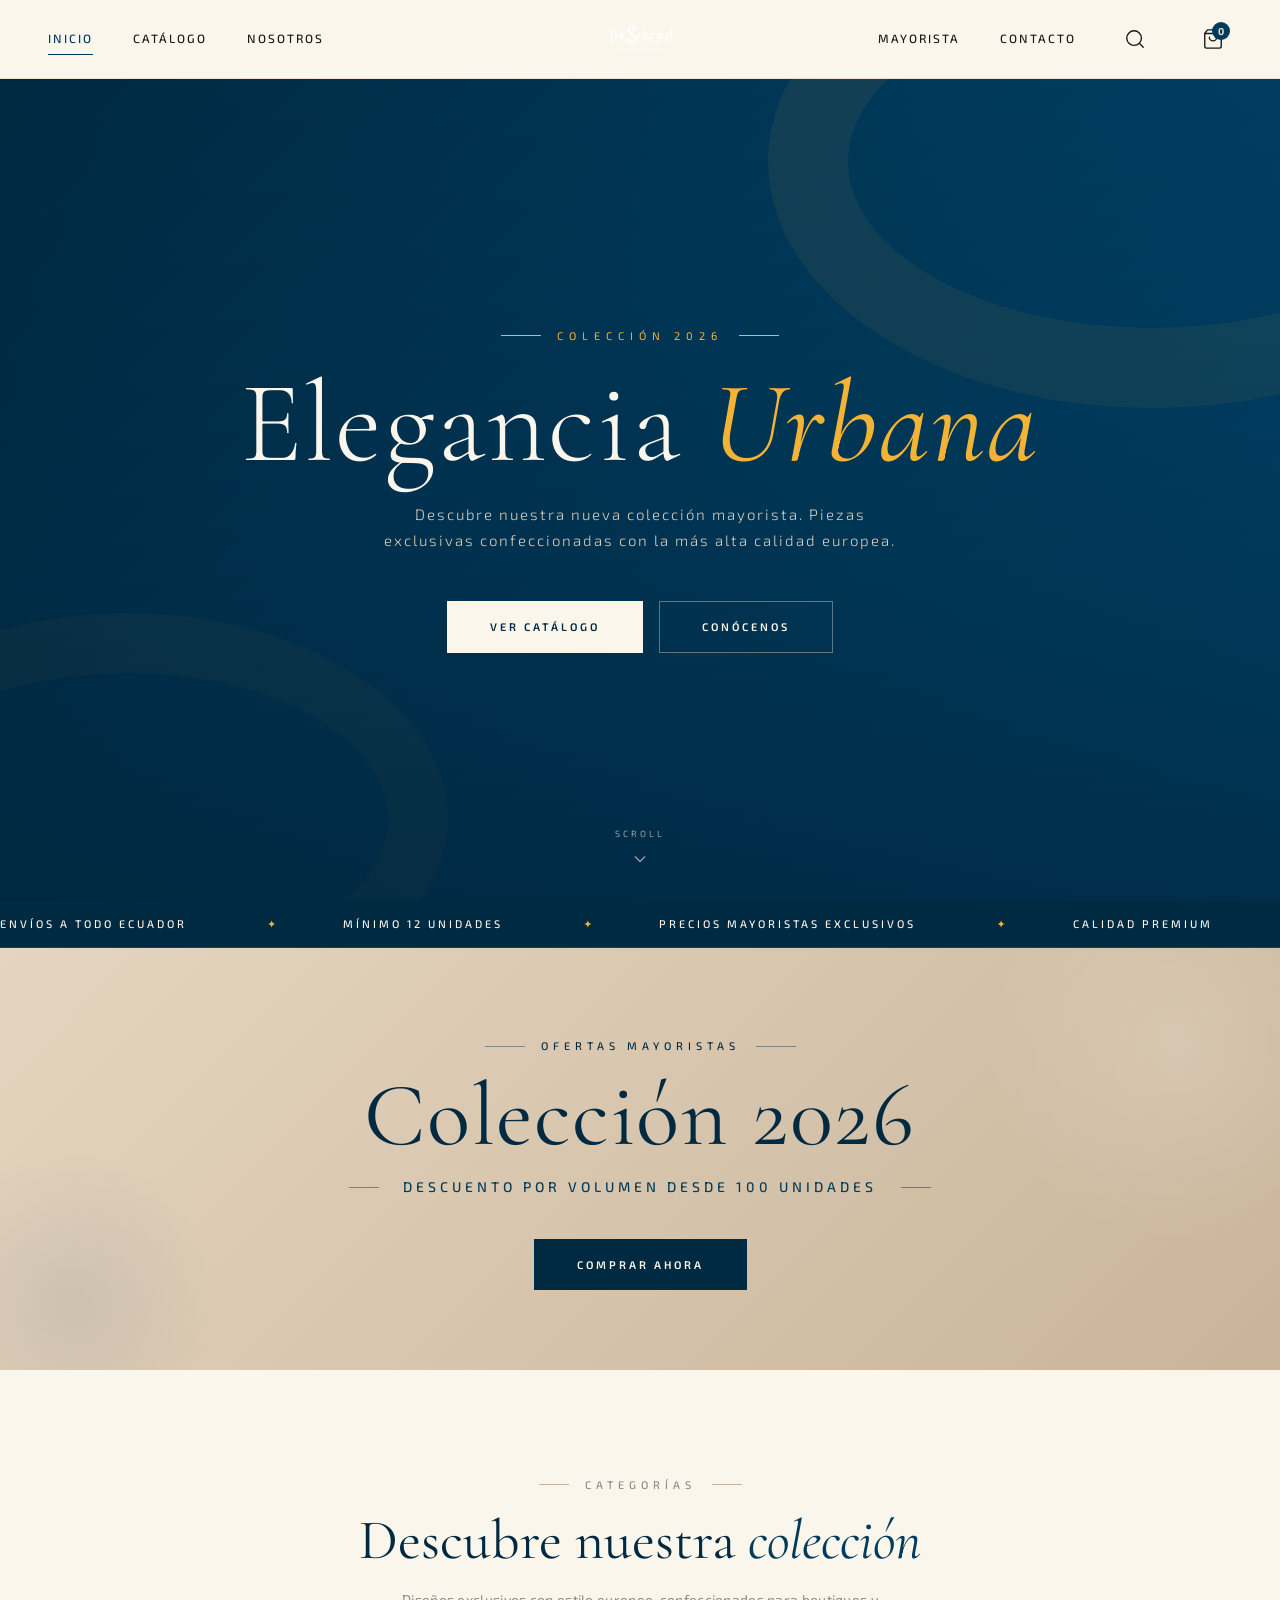
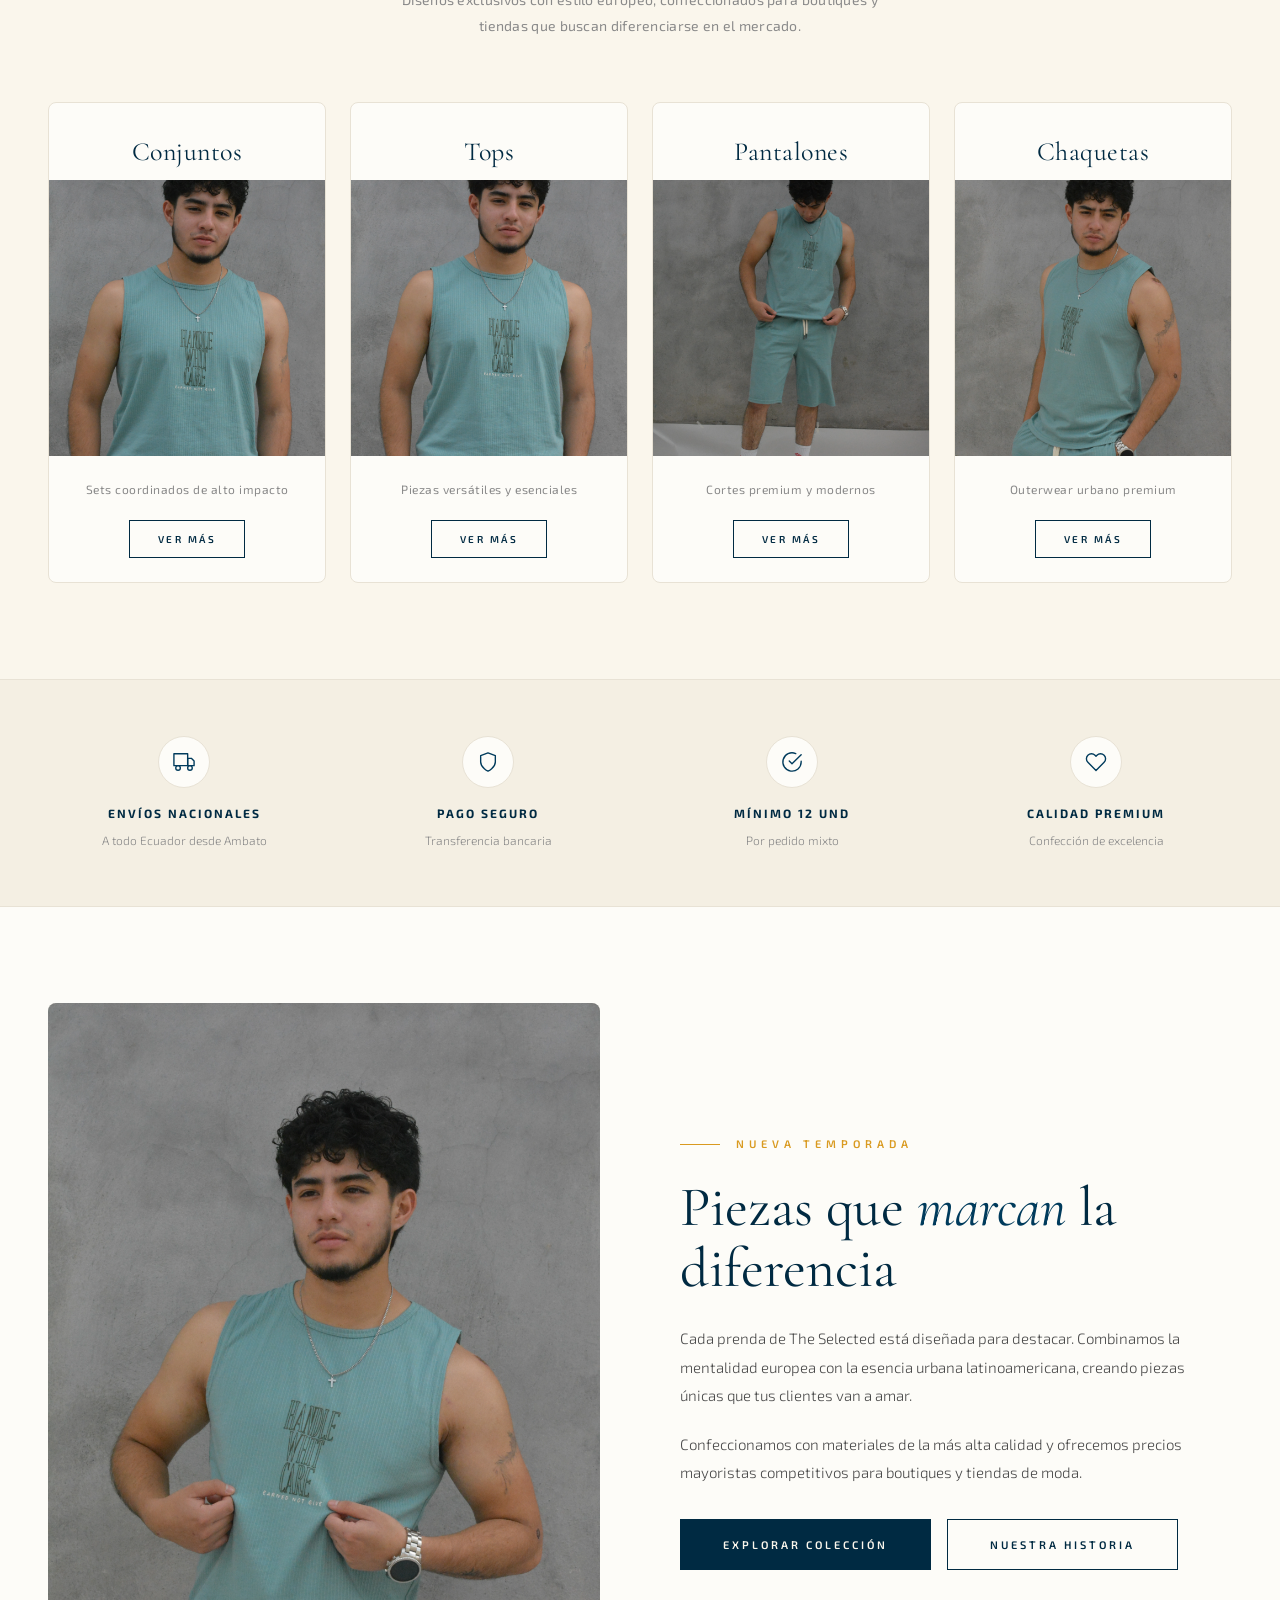
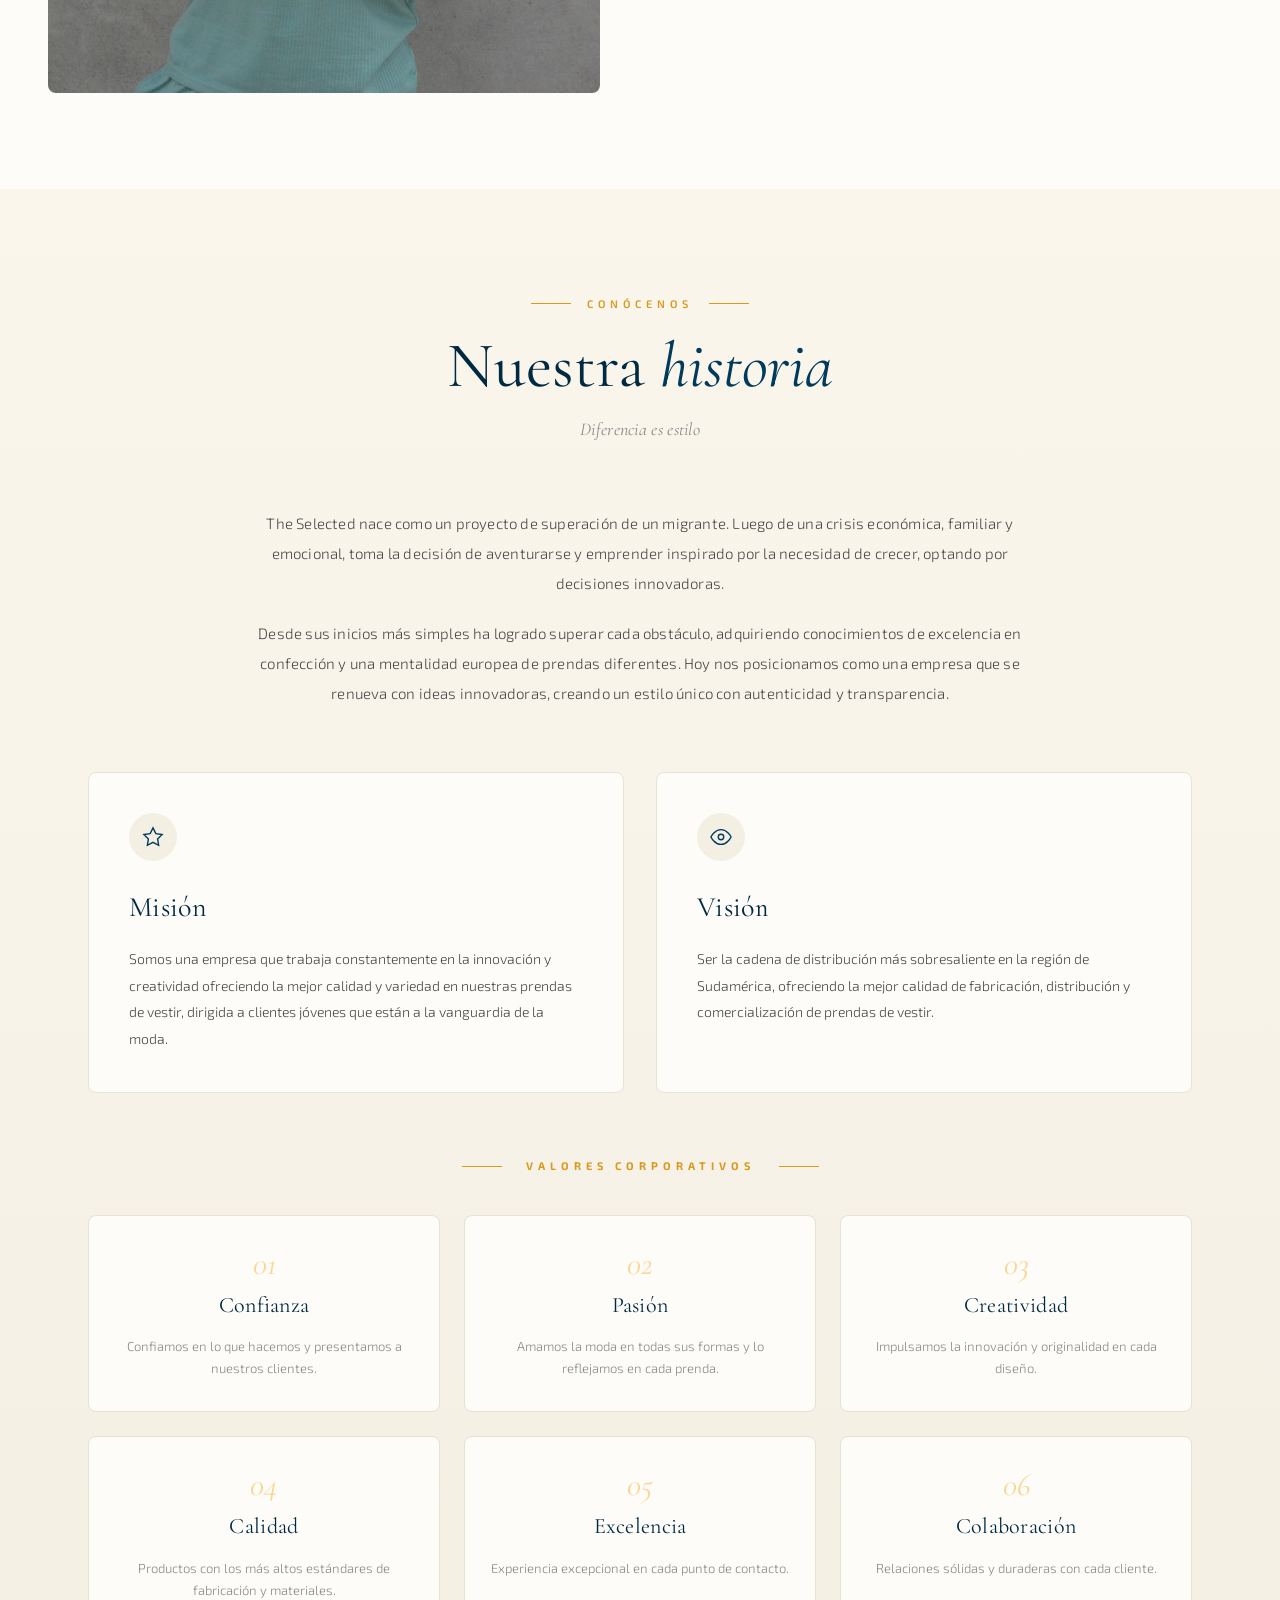
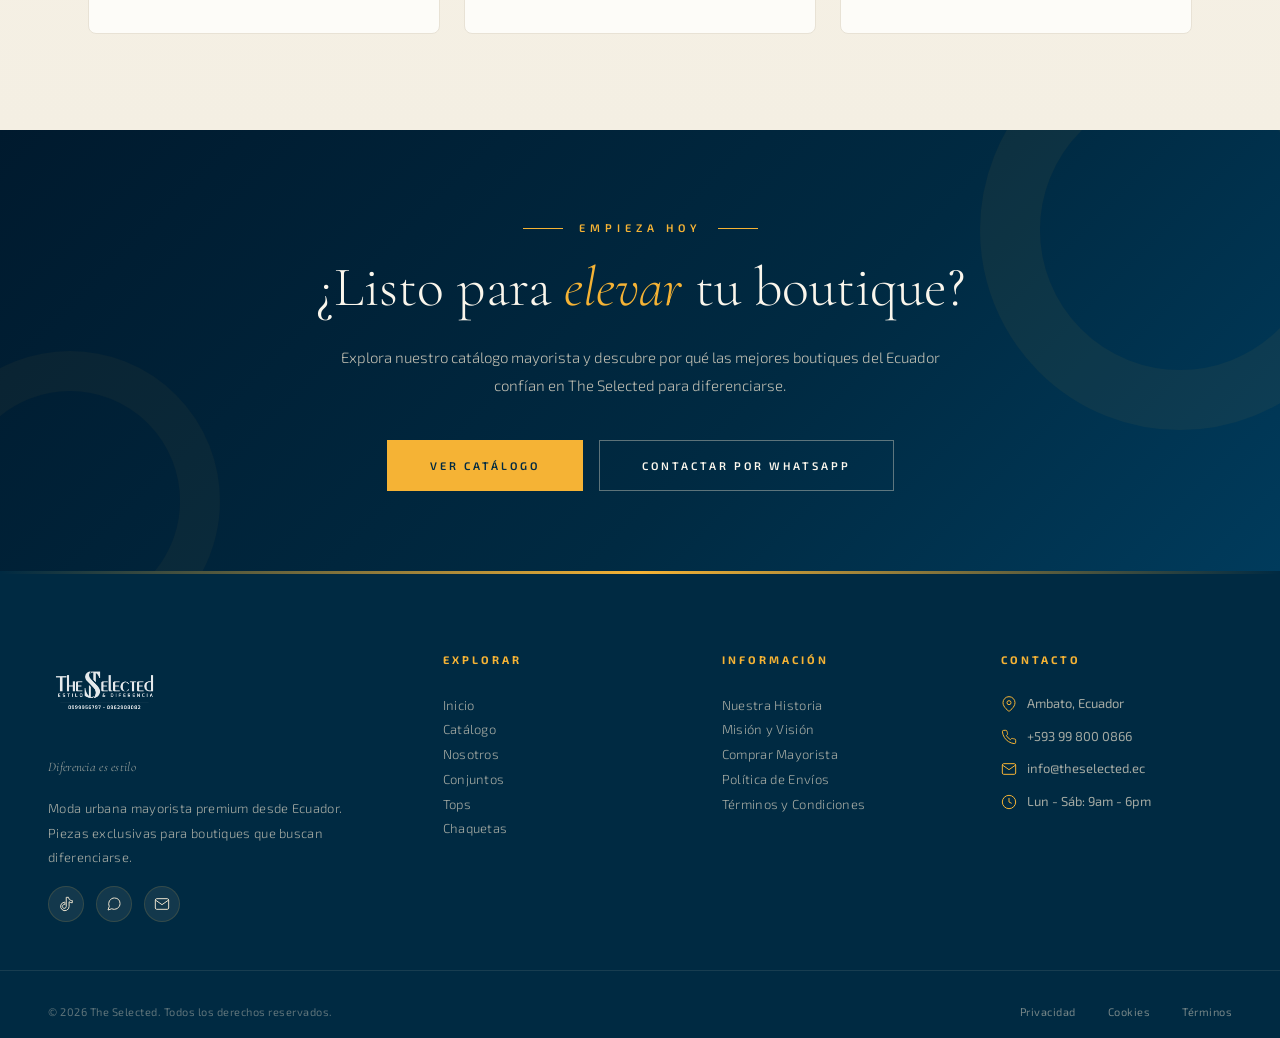
==== commit 904f0bc0: "Update index.html" ====
--- a/index.html
+++ b/index.html
@@ -3,17 +3,17 @@
 <head>
 <meta charset="UTF-8">
 <meta name="viewport" content="width=device-width, initial-scale=1.0">
-<title>The Selected — Catálogo Mayorista Premium | Moda Urbana desde Ecuador</title>
-<meta name="description" content="Catálogo mayorista de ropa urbana premium. Mínimo 12 unidades. Envíos a todo Ecuador desde Ambato. Conjuntos, tops, pantalones y chaquetas al por mayor.">
-<meta name="keywords" content="ropa mayorista Ecuador, moda urbana al por mayor, catálogo mayorista, ropa por docena, The Selected">
+<title>The Selected — Moda Urbana Premium Mayorista | Ecuador</title>
+<meta name="description" content="Moda urbana premium al por mayor desde Ambato, Ecuador. Piezas exclusivas con envío nacional. Mínimo 12 unidades por pedido. Colección 2026.">
+<meta name="keywords" content="ropa mayorista Ecuador, moda urbana al por mayor, catálogo mayorista, The Selected, ropa por docena">
 <meta name="author" content="The Selected">
 <meta name="robots" content="index, follow">
 <link rel="canonical" href="https://theselected.ec/">
 
 <!-- Open Graph -->
 <meta property="og:type" content="website">
-<meta property="og:title" content="The Selected — Catálogo Mayorista Premium">
-<meta property="og:description" content="Moda urbana al por mayor. Piezas exclusivas con envío a todo Ecuador. Mínimo 12 unidades.">
+<meta property="og:title" content="The Selected — Moda Urbana Premium Mayorista">
+<meta property="og:description" content="Descubre la nueva colección 2026. Moda urbana premium al por mayor desde Ecuador.">
 <meta property="og:image" content="assets/images/logos/og-image.jpg">
 <meta property="og:url" content="https://theselected.ec/">
 <meta property="og:site_name" content="The Selected">
@@ -21,9 +21,8 @@
 
 <!-- Twitter Card -->
 <meta name="twitter:card" content="summary_large_image">
-<meta name="twitter:title" content="The Selected — Catálogo Mayorista Premium">
-<meta name="twitter:description" content="Moda urbana al por mayor desde Ecuador.">
-<meta name="twitter:image" content="assets/images/logos/og-image.jpg">
+<meta name="twitter:title" content="The Selected — Moda Urbana Premium">
+<meta name="twitter:description" content="Colección 2026. Mayorista desde Ecuador.">
 
 <!-- Favicon -->
 <link rel="icon" type="image/png" sizes="32x32" href="assets/images/logos/favicon-32.png">
@@ -34,820 +33,586 @@
 <script type="application/ld+json">
 {
   "@context": "https://schema.org",
-  "@type": "Organization",
+  "@type": "ClothingStore",
   "name": "The Selected",
   "description": "Moda urbana mayorista premium desde Ecuador",
   "url": "https://theselected.ec",
   "logo": "https://theselected.ec/assets/images/logos/nav-logo-img.png",
+  "image": "https://theselected.ec/assets/images/logos/og-image.jpg",
   "address": {
     "@type": "PostalAddress",
     "addressLocality": "Ambato",
+    "addressRegion": "Tungurahua",
     "addressCountry": "EC"
   },
   "contactPoint": {
     "@type": "ContactPoint",
     "telephone": "+593998000866",
-    "contactType": "sales"
-  }
+    "contactType": "sales",
+    "areaServed": "EC",
+    "availableLanguage": "Spanish"
+  },
+  "sameAs": [
+    "https://www.tiktok.com/@selectedmoda"
+  ]
 }
 </script>
 
 <!-- Fonts -->
 <link rel="preconnect" href="https://fonts.googleapis.com">
 <link rel="preconnect" href="https://fonts.gstatic.com" crossorigin>
-<link href="https://fonts.googleapis.com/css2?family=Exo+2:wght@200;300;400;500;600;700;800;900&display=swap" rel="stylesheet">
-
+<link href="https://fonts.googleapis.com/css2?family=Cormorant+Garamond:ital,wght@0,300;0,400;0,500;0,600;1,300;1,400&family=Exo+2:wght@200;300;400;500;600;700;800;900&display=swap" rel="stylesheet">
+
+<!-- Shared CSS -->
+<link rel="stylesheet" href="assets/css/shared.css">
+
+<!-- Page Specific CSS -->
 <style>
 /* ═══════════════════════════════════════
-   RESET & BASE
-   ═══════════════════════════════════════ */
-*{margin:0;padding:0;box-sizing:border-box}
-*::before,*::after{box-sizing:border-box}
-
-:root{
-  --azul:#003b5c;
-  --azul-dark:#002a42;
-  --azul-deep:#001a2e;
-  --azul-light:#004d78;
-  --azul-glow:rgba(0,59,92,0.15);
-  --amarillo:#f5b335;
-  --amarillo-dark:#d99a20;
-  --amarillo-light:#ffd06b;
-  --amarillo-glow:rgba(245,179,53,0.15);
-  --crema:#E8E0CC;
-  --crema-light:#F4EFE3;
-  --crema-dark:#D4C9B0;
-  --blanco:#FDFCF8;
-  --texto-dark:#002235;
-  --texto-mid:#2a4a60;
-  --texto-muted:#6a8a9e;
-  --success:#2ecc71;
-  --danger:#e74c3c;
-  --shadow-sm:0 2px 8px rgba(0,59,92,0.06);
-  --shadow-md:0 4px 20px rgba(0,59,92,0.1);
-  --shadow-lg:0 12px 40px rgba(0,59,92,0.15);
-  --shadow-xl:0 20px 60px rgba(0,59,92,0.2);
-  --shadow-gold:0 4px 20px rgba(245,179,53,0.25);
-  --radius-sm:6px;
-  --radius-md:12px;
-  --radius-lg:16px;
-  --radius-xl:24px;
-  --radius-full:9999px;
-  --transition-fast:0.2s cubic-bezier(0.4,0,0.2,1);
-  --transition-med:0.35s cubic-bezier(0.16,1,0.3,1);
-  --transition-slow:0.5s cubic-bezier(0.16,1,0.3,1);
-  --font:'Exo 2',system-ui,-apple-system,sans-serif;
+   HERO EDITORIAL — TUA STYLE
+   ═══════════════════════════════════════ */
+.hero-editorial{position:relative;height:calc(100vh - 78px);min-height:600px;max-height:900px;overflow:hidden;background:var(--crema-light)}
+.hero-editorial-img{position:absolute;inset:0;width:100%;height:100%;object-fit:cover;object-position:center}
+.hero-editorial-img.placeholder{background:linear-gradient(135deg,var(--azul-dark) 0%,var(--azul) 40%,var(--azul-light) 100%);display:flex;align-items:center;justify-content:center}
+.hero-editorial-img.placeholder::before{content:'';position:absolute;top:-20%;right:-20%;width:60%;height:60%;border-radius:50%;border:80px solid rgba(245,179,53,0.08)}
+.hero-editorial-img.placeholder::after{content:'';position:absolute;bottom:-15%;left:-15%;width:50%;height:50%;border-radius:50%;border:60px solid rgba(245,179,53,0.05)}
+.hero-editorial-overlay{position:absolute;inset:0;background:linear-gradient(180deg,rgba(0,26,46,0.1) 0%,rgba(0,26,46,0.35) 60%,rgba(0,26,46,0.6) 100%);z-index:1}
+.hero-editorial-content{position:absolute;inset:0;z-index:2;display:flex;flex-direction:column;align-items:center;justify-content:center;text-align:center;padding:0 2rem;color:var(--crema-lighter)}
+.hero-editorial-eyebrow{font-family:var(--font-sans);font-size:11px;letter-spacing:6px;text-transform:uppercase;font-weight:400;color:var(--amarillo);margin-bottom:1.5rem;display:flex;align-items:center;gap:1rem;opacity:0;animation:fadeUp 1s ease .3s forwards}
+.hero-editorial-eyebrow::before,.hero-editorial-eyebrow::after{content:'';width:40px;height:1px;background:var(--amarillo)}
+.hero-editorial-title{font-family:var(--font-serif);font-weight:300;font-size:clamp(48px,9vw,120px);line-height:.95;letter-spacing:.02em;color:var(--crema-lighter);margin-bottom:1.5rem;opacity:0;animation:fadeUp 1s ease .5s forwards}
+.hero-editorial-title em{font-style:italic;font-weight:400;color:var(--amarillo)}
+.hero-editorial-sub{font-family:var(--font-sans);font-size:15px;font-weight:300;color:rgba(232,224,204,0.9);letter-spacing:2px;margin-bottom:3rem;max-width:520px;line-height:1.7;opacity:0;animation:fadeUp 1s ease .7s forwards}
+.hero-editorial-actions{display:flex;gap:1rem;flex-wrap:wrap;justify-content:center;opacity:0;animation:fadeUp 1s ease .9s forwards}
+
+@keyframes fadeUp{from{opacity:0;transform:translateY(30px)}to{opacity:1;transform:translateY(0)}}
+
+.hero-scroll-indicator{position:absolute;bottom:2rem;left:50%;transform:translateX(-50%);z-index:2;display:flex;flex-direction:column;align-items:center;gap:8px;color:var(--crema-lighter);opacity:.6;animation:scrollBounce 2s ease-in-out infinite}
+.hero-scroll-indicator span{font-size:9px;letter-spacing:3px;text-transform:uppercase;font-weight:400}
+.hero-scroll-indicator svg{width:20px;height:20px;stroke:currentColor;fill:none;stroke-width:1.5}
+@keyframes scrollBounce{0%,100%{transform:translate(-50%,0)}50%{transform:translate(-50%,-10px)}}
+
+/* ═══════════════════════════════════════
+   MARQUEE STRIP
+   ═══════════════════════════════════════ */
+.marquee-strip{background:var(--azul-dark);color:var(--crema);overflow:hidden;padding:14px 0;border-bottom:1px solid rgba(245,179,53,0.15)}
+.marquee-content{display:flex;gap:4rem;animation:marquee 30s linear infinite;white-space:nowrap;font-size:11px;letter-spacing:3px;text-transform:uppercase;font-weight:500}
+.marquee-content span{display:flex;align-items:center;gap:1rem;color:var(--crema-lighter)}
+.marquee-content span::after{content:'✦';color:var(--amarillo);margin-left:4rem}
+@keyframes marquee{from{transform:translateX(0)}to{transform:translateX(-50%)}}
+
+/* ═══════════════════════════════════════
+   PROMO BANNER — TUA STYLE
+   ═══════════════════════════════════════ */
+.promo-banner{padding:5rem 0;background:linear-gradient(135deg,var(--nude) 0%,var(--nude-dark) 100%);position:relative;overflow:hidden}
+.promo-banner::before{content:'';position:absolute;top:-100px;right:-100px;width:400px;height:400px;border-radius:50%;background:radial-gradient(circle,rgba(255,255,255,0.15),transparent 70%)}
+.promo-banner::after{content:'';position:absolute;bottom:-80px;left:-80px;width:300px;height:300px;border-radius:50%;background:radial-gradient(circle,rgba(0,59,92,0.08),transparent 70%)}
+.promo-banner-inner{max-width:var(--container);margin:0 auto;padding:0 3rem;text-align:center;position:relative;z-index:2}
+.promo-eyebrow{font-family:var(--font-sans);font-size:11px;letter-spacing:5px;text-transform:uppercase;color:var(--azul-dark);font-weight:500;margin-bottom:1rem;display:inline-flex;align-items:center;gap:1rem}
+.promo-eyebrow::before,.promo-eyebrow::after{content:'';width:40px;height:1px;background:var(--azul-dark);opacity:.4}
+.promo-title{font-family:var(--font-serif);font-weight:400;font-size:clamp(48px,7vw,90px);line-height:1;color:var(--azul-dark);margin-bottom:1rem;letter-spacing:.02em}
+.promo-subtitle{font-family:var(--font-sans);font-size:14px;letter-spacing:4px;text-transform:uppercase;color:var(--azul);margin-bottom:2.5rem;font-weight:500;display:flex;align-items:center;justify-content:center;gap:1.5rem}
+.promo-subtitle::before,.promo-subtitle::after{content:'';width:30px;height:1px;background:var(--azul);opacity:.5}
+
+/* ═══════════════════════════════════════
+   CATEGORIES GRID — TUA STYLE
+   ═══════════════════════════════════════ */
+.categories{padding:6rem 0;background:var(--crema-lighter)}
+.categories-header{max-width:var(--container-narrow);margin:0 auto 4rem;padding:0 3rem;text-align:center}
+.categories-title{font-family:var(--font-serif);font-weight:400;font-size:clamp(36px,5vw,56px);color:var(--azul-dark);margin-bottom:1rem;line-height:1.1}
+.categories-title em{font-style:italic;color:var(--azul)}
+.categories-sub{font-size:14px;color:var(--texto-muted);max-width:520px;margin:1rem auto 0;line-height:1.8;letter-spacing:.3px}
+
+.categories-grid{max-width:var(--container);margin:0 auto;padding:0 3rem;display:grid;grid-template-columns:repeat(4,1fr);gap:1.5rem}
+.cat-card{background:var(--blanco);border-radius:var(--radius-md);overflow:hidden;text-align:center;transition:all var(--transition-med);border:1px solid var(--border);position:relative;text-decoration:none;color:inherit;display:flex;flex-direction:column}
+.cat-card:hover{transform:translateY(-8px);box-shadow:var(--shadow-lg);border-color:var(--nude-dark)}
+.cat-card-header{padding:1.75rem 1rem .5rem}
+.cat-card-title{font-family:var(--font-serif);font-weight:400;font-size:26px;color:var(--azul-dark);letter-spacing:.5px}
+.cat-card-img-wrap{aspect-ratio:1/1;overflow:hidden;background:var(--crema-light);position:relative}
+.cat-card-img{width:100%;height:100%;object-fit:cover;transition:transform .8s cubic-bezier(0.16,1,0.3,1)}
+.cat-card:hover .cat-card-img{transform:scale(1.08)}
+.cat-card-placeholder{width:100%;height:100%;display:flex;flex-direction:column;align-items:center;justify-content:center;background:linear-gradient(145deg,var(--nude),var(--nude-dark));color:var(--azul-dark)}
+.cat-card-placeholder svg{width:60px;height:60px;stroke:currentColor;fill:none;stroke-width:1;opacity:.4}
+.cat-card-placeholder span{font-family:var(--font-serif);font-size:14px;letter-spacing:2px;text-transform:uppercase;margin-top:8px;opacity:.5}
+.cat-card-body{padding:1.5rem;text-align:center}
+.cat-card-desc{font-size:12px;color:var(--texto-muted);margin-bottom:1.25rem;letter-spacing:.5px;line-height:1.6}
+.cat-card-btn{display:inline-block;padding:10px 28px;background:transparent;color:var(--azul-dark);border:1px solid var(--azul-dark);font-family:var(--font-sans);font-size:10px;font-weight:600;letter-spacing:2.5px;text-transform:uppercase;transition:all var(--transition-fast);cursor:pointer;text-decoration:none}
+.cat-card:hover .cat-card-btn{background:var(--azul-dark);color:var(--crema-lighter)}
+
+/* ═══════════════════════════════════════
+   FEATURED SECTION — Editorial split
+   ═══════════════════════════════════════ */
+.featured{padding:6rem 0;background:var(--blanco);position:relative;overflow:hidden}
+.featured-inner{max-width:var(--container);margin:0 auto;padding:0 3rem;display:grid;grid-template-columns:1fr 1fr;gap:5rem;align-items:center}
+.featured-img-wrap{aspect-ratio:4/5;background:var(--crema-light);border-radius:var(--radius-md);overflow:hidden;position:relative}
+.featured-img{width:100%;height:100%;object-fit:cover}
+.featured-img-placeholder{width:100%;height:100%;background:linear-gradient(135deg,var(--azul-dark) 0%,var(--azul-light) 100%);display:flex;align-items:center;justify-content:center;color:var(--crema);font-family:var(--font-serif);font-style:italic;font-size:32px;letter-spacing:2px;position:relative}
+.featured-img-placeholder::before{content:'';position:absolute;inset:20px;border:1px solid rgba(245,179,53,0.3);border-radius:var(--radius-md)}
+.featured-content{padding-right:2rem}
+.featured-eyebrow{font-size:11px;letter-spacing:5px;text-transform:uppercase;color:var(--amarillo-dark);font-weight:600;margin-bottom:1.5rem;display:inline-flex;align-items:center;gap:1rem}
+.featured-eyebrow::before{content:'';width:40px;height:1px;background:var(--amarillo-dark)}
+.featured-title{font-family:var(--font-serif);font-weight:400;font-size:clamp(36px,4.5vw,56px);color:var(--azul-dark);line-height:1.1;margin-bottom:1.5rem}
+.featured-title em{font-style:italic;color:var(--azul)}
+.featured-text{font-size:15px;color:var(--texto-mid);line-height:1.9;margin-bottom:1.25rem;font-weight:300}
+.featured-actions{margin-top:2rem;display:flex;gap:1rem;flex-wrap:wrap}
+
+/* ═══════════════════════════════════════
+   BENEFITS STRIP
+   ═══════════════════════════════════════ */
+.benefits{background:var(--crema-light);padding:3.5rem 0;border-top:1px solid var(--border);border-bottom:1px solid var(--border)}
+.benefits-inner{max-width:var(--container);margin:0 auto;padding:0 3rem;display:grid;grid-template-columns:repeat(4,1fr);gap:2rem}
+.benefit{text-align:center;padding:0 1rem}
+.benefit-icon{width:52px;height:52px;border-radius:50%;background:var(--blanco);border:1px solid var(--border);margin:0 auto 1rem;display:flex;align-items:center;justify-content:center;color:var(--azul);transition:all var(--transition-fast)}
+.benefit:hover .benefit-icon{background:var(--azul);color:var(--crema);transform:translateY(-4px);box-shadow:var(--shadow-md)}
+.benefit-icon svg{width:22px;height:22px;stroke:currentColor;fill:none;stroke-width:1.5;stroke-linecap:round;stroke-linejoin:round}
+.benefit-title{font-family:var(--font-sans);font-size:12px;font-weight:700;color:var(--azul-dark);letter-spacing:2px;text-transform:uppercase;margin-bottom:.5rem}
+.benefit-desc{font-size:12px;color:var(--texto-muted);font-weight:300;line-height:1.6}
+
+/* ═══════════════════════════════════════
+   NOSOTROS EDITORIAL
+   ═══════════════════════════════════════ */
+.nosotros{padding:6rem 0;background:linear-gradient(180deg,var(--crema-lighter) 0%,var(--crema-light) 100%);position:relative;overflow:hidden}
+.nosotros-inner{max-width:var(--container-narrow);margin:0 auto;padding:0 3rem;position:relative;z-index:2}
+.nosotros-header{text-align:center;margin-bottom:4rem}
+.nosotros-eyebrow{font-size:11px;letter-spacing:5px;text-transform:uppercase;color:var(--amarillo-dark);font-weight:600;margin-bottom:1.25rem;display:inline-flex;align-items:center;gap:1rem}
+.nosotros-eyebrow::before,.nosotros-eyebrow::after{content:'';width:40px;height:1px;background:var(--amarillo-dark)}
+.nosotros-title{font-family:var(--font-serif);font-weight:400;font-size:clamp(40px,5vw,64px);color:var(--azul-dark);line-height:1.05;margin-bottom:1rem}
+.nosotros-title em{font-style:italic;color:var(--azul)}
+.nosotros-subtitle{font-size:14px;color:var(--texto-muted);font-style:italic;letter-spacing:.3px;font-family:var(--font-serif);font-size:18px}
+.nosotros-story{max-width:800px;margin:0 auto 4rem;text-align:center}
+.nosotros-story p{font-size:15px;color:var(--texto-mid);line-height:2;margin-bottom:1.25rem;font-weight:300;letter-spacing:.2px}
+
+.nosotros-mv{display:grid;grid-template-columns:1fr 1fr;gap:2rem;margin-bottom:4rem}
+.mv-card{background:var(--blanco);padding:2.5rem;border-radius:var(--radius-md);border:1px solid var(--border);transition:all var(--transition-fast);position:relative;overflow:hidden}
+.mv-card::before{content:'';position:absolute;top:0;left:0;right:0;height:2px;background:var(--amarillo);transform:scaleX(0);transform-origin:left;transition:transform var(--transition-med)}
+.mv-card:hover{border-color:var(--nude-dark);box-shadow:var(--shadow-md);transform:translateY(-4px)}
+.mv-card:hover::before{transform:scaleX(1)}
+.mv-icon{width:48px;height:48px;border-radius:50%;background:var(--crema-light);color:var(--azul);display:flex;align-items:center;justify-content:center;margin-bottom:1.5rem}
+.mv-icon svg{width:22px;height:22px;stroke:currentColor;fill:none;stroke-width:1.5}
+.mv-title{font-family:var(--font-serif);font-weight:400;font-size:28px;color:var(--azul-dark);margin-bottom:1rem;letter-spacing:.3px}
+.mv-text{font-size:14px;color:var(--texto-mid);line-height:1.9;font-weight:300}
+
+.values-title{font-family:var(--font-sans);font-size:11px;letter-spacing:5px;text-transform:uppercase;color:var(--amarillo-dark);font-weight:700;text-align:center;margin-bottom:2.5rem;display:flex;align-items:center;justify-content:center;gap:1.5rem}
+.values-title::before,.values-title::after{content:'';width:40px;height:1px;background:var(--amarillo-dark)}
+.values-grid{display:grid;grid-template-columns:repeat(3,1fr);gap:1.5rem}
+.value-card{background:var(--blanco);padding:2rem 1.5rem;border-radius:var(--radius-md);border:1px solid var(--border);text-align:center;transition:all var(--transition-fast)}
+.value-card:hover{border-color:var(--azul);transform:translateY(-4px);box-shadow:var(--shadow-md)}
+.value-num{font-family:var(--font-serif);font-style:italic;font-size:32px;color:var(--amarillo);opacity:.5;margin-bottom:.5rem;line-height:1}
+.value-name{font-family:var(--font-serif);font-weight:400;font-size:22px;color:var(--azul-dark);margin-bottom:.75rem;letter-spacing:.3px}
+.value-desc{font-size:13px;color:var(--texto-muted);line-height:1.7;font-weight:300}
+
+/* ═══════════════════════════════════════
+   NEWSLETTER / CTA
+   ═══════════════════════════════════════ */
+.cta-section{background:linear-gradient(135deg,var(--azul-deep) 0%,var(--azul-dark) 60%,var(--azul) 100%);padding:5rem 0;position:relative;overflow:hidden;color:var(--crema-lighter)}
+.cta-section::before{content:'';position:absolute;top:-100px;right:-100px;width:400px;height:400px;border-radius:50%;border:60px solid rgba(245,179,53,0.05)}
+.cta-section::after{content:'';position:absolute;bottom:-80px;left:-80px;width:300px;height:300px;border-radius:50%;border:40px solid rgba(245,179,53,0.04)}
+.cta-inner{max-width:800px;margin:0 auto;padding:0 3rem;text-align:center;position:relative;z-index:2}
+.cta-eyebrow{font-size:11px;letter-spacing:5px;text-transform:uppercase;color:var(--amarillo);font-weight:600;margin-bottom:1.25rem;display:inline-flex;align-items:center;gap:1rem}
+.cta-eyebrow::before,.cta-eyebrow::after{content:'';width:40px;height:1px;background:var(--amarillo)}
+.cta-title{font-family:var(--font-serif);font-weight:300;font-size:clamp(36px,5vw,56px);line-height:1.1;color:var(--crema-lighter);margin-bottom:1.5rem}
+.cta-title em{font-style:italic;color:var(--amarillo)}
+.cta-text{font-size:15px;color:rgba(232,224,204,0.8);line-height:1.9;margin-bottom:2.5rem;font-weight:300;max-width:600px;margin-left:auto;margin-right:auto}
+
+/* ═══════════════════════════════════════
+   RESPONSIVE
+   ═══════════════════════════════════════ */
+@media(max-width:1024px){
+  .categories-grid{grid-template-columns:repeat(2,1fr)}
+  .featured-inner{gap:3rem}
+  .benefits-inner{grid-template-columns:repeat(2,1fr);gap:2rem}
 }
-
-html{scroll-behavior:smooth;-webkit-text-size-adjust:100%}
-body{background:var(--crema-light);color:var(--texto-dark);font-family:var(--font);font-weight:400;overflow-x:hidden;min-height:100vh;-webkit-font-smoothing:antialiased;-moz-osx-font-smoothing:grayscale;line-height:1.6}
-::selection{background:var(--amarillo);color:var(--azul-dark)}
-:focus-visible{outline:2px solid var(--amarillo);outline-offset:2px;border-radius:4px}
-
-/* Skip Navigation */
-.skip-nav{position:absolute;top:-100%;left:50%;transform:translateX(-50%);background:var(--azul);color:var(--amarillo);padding:12px 24px;border-radius:0 0 8px 8px;z-index:9999;font-size:13px;font-weight:600;text-decoration:none;transition:top .3s}
-.skip-nav:focus{top:0}
-
-/* ═══════════════════════════════════════
-   SCROLLBAR CUSTOM
-   ═══════════════════════════════════════ */
-::-webkit-scrollbar{width:8px}
-::-webkit-scrollbar-track{background:var(--crema-light)}
-::-webkit-scrollbar-thumb{background:var(--azul);border-radius:4px;border:2px solid var(--crema-light)}
-::-webkit-scrollbar-thumb:hover{background:var(--azul-dark)}
-
-/* ═══════════════════════════════════════
-   LOADING SCREEN
-   ═══════════════════════════════════════ */
-.loading-screen{position:fixed;inset:0;background:var(--azul-dark);z-index:10000;display:flex;flex-direction:column;align-items:center;justify-content:center;gap:2rem;transition:opacity .6s,visibility .6s}
-.loading-screen.hidden{opacity:0;visibility:hidden;pointer-events:none}
-.loading-logo{width:120px;height:auto;animation:loadPulse 1.5s ease-in-out infinite}
-@keyframes loadPulse{0%,100%{opacity:1;transform:scale(1)}50%{opacity:.7;transform:scale(.96)}}
-.loading-bar{width:200px;height:3px;background:rgba(245,179,53,0.2);border-radius:3px;overflow:hidden}
-.loading-bar-fill{width:0%;height:100%;background:var(--amarillo);border-radius:3px;animation:loadFill 1.5s ease forwards}
-@keyframes loadFill{to{width:100%}}
-
-/* ═══════════════════════════════════════
-   NAVIGATION — ULTRA PREMIUM
-   ═══════════════════════════════════════ */
-nav{background:linear-gradient(180deg,var(--azul-dark) 0%,var(--azul) 100%);position:sticky;top:0;z-index:1000;display:flex;align-items:center;justify-content:space-between;padding:0 3rem;height:72px;border-bottom:1px solid rgba(245,179,53,0.15);backdrop-filter:blur(20px);-webkit-backdrop-filter:blur(20px);transition:all var(--transition-fast)}
-nav.scrolled{height:64px;background:rgba(0,42,66,0.95);box-shadow:var(--shadow-lg)}
-.nav-brand{display:flex;align-items:center;gap:14px;text-decoration:none}
-.nav-logo-img{height:46px;width:auto;display:block;object-fit:contain;transition:all var(--transition-fast)}
-nav.scrolled .nav-logo-img{height:40px}
-.nav-tagline{font-size:9px;letter-spacing:4px;text-transform:uppercase;color:rgba(232,224,204,0.45);border-left:1px solid rgba(245,179,53,0.25);padding-left:14px;line-height:1.3;font-weight:300;transition:opacity var(--transition-fast)}
-nav.scrolled .nav-tagline{opacity:0;width:0;padding:0;border:0;overflow:hidden}
-.nav-links{display:flex;align-items:center;gap:2.5rem}
-.nav-link{font-size:11px;letter-spacing:2.5px;text-transform:uppercase;font-weight:500;color:rgba(232,224,204,0.65);text-decoration:none;transition:all var(--transition-fast);position:relative;padding:4px 0}
-.nav-link::after{content:'';position:absolute;bottom:-2px;left:0;width:0;height:1.5px;background:var(--amarillo);transition:width var(--transition-med)}
-.nav-link:hover{color:var(--amarillo)}
-.nav-link:hover::after{width:100%}
-.nav-btn{font-size:10px;letter-spacing:2.5px;text-transform:uppercase;font-weight:700;background:transparent;color:var(--amarillo);padding:10px 24px;border-radius:var(--radius-sm);text-decoration:none;transition:all var(--transition-fast);border:1.5px solid var(--amarillo);cursor:pointer;font-family:var(--font);position:relative;overflow:hidden}
-.nav-btn::before{content:'';position:absolute;inset:0;background:var(--amarillo);transform:translateY(100%);transition:transform var(--transition-med)}
-.nav-btn span{position:relative;z-index:1;transition:color var(--transition-fast)}
-.nav-btn:hover::before{transform:translateY(0)}
-.nav-btn:hover span{color:var(--azul-dark)}
-.nav-btn:hover{box-shadow:var(--shadow-gold)}
-
-/* Mobile Nav Toggle */
-.nav-toggle{display:none;background:none;border:none;cursor:pointer;padding:8px;color:var(--crema)}
-.nav-toggle span{display:block;width:24px;height:2px;background:var(--crema);margin:5px 0;transition:all var(--transition-fast);border-radius:2px}
-.nav-toggle.active span:nth-child(1){transform:rotate(45deg) translate(5px,5px)}
-.nav-toggle.active span:nth-child(2){opacity:0}
-.nav-toggle.active span:nth-child(3){transform:rotate(-45deg) translate(5px,-5px)}
-
-/* ═══════════════════════════════════════
-   HERO — CINEMATIC
-   ═══════════════════════════════════════ */
-.hero{background:linear-gradient(165deg,var(--azul-deep) 0%,var(--azul-dark) 30%,var(--azul) 70%,var(--azul-light) 100%);position:relative;overflow:hidden;min-height:90vh;display:flex;align-items:center}
-.hero::before{content:'';position:absolute;inset:0;background:url("data:image/svg+xml,%3Csvg width='60' height='60' viewBox='0 0 60 60' xmlns='http://www.w3.org/2000/svg'%3E%3Cg fill='none' fill-rule='evenodd'%3E%3Cg fill='%23f5b335' fill-opacity='0.03'%3E%3Ccircle cx='30' cy='30' r='1'/%3E%3C/g%3E%3C/g%3E%3C/svg%3E")}
-.hero-wave{position:absolute;bottom:-2px;left:0;right:0;height:180px;z-index:3}
-.hero-wave svg{width:100%;height:100%;display:block}
-.hero-deco{position:absolute;top:-100px;right:-100px;width:600px;height:600px;border-radius:50%;border:80px solid var(--amarillo);opacity:.04;animation:decoRotate 30s linear infinite}
-.hero-deco2{position:absolute;bottom:40px;left:-80px;width:350px;height:350px;border-radius:50%;border:50px solid var(--amarillo);opacity:.03;animation:decoRotate 25s linear infinite reverse}
-.hero-deco3{position:absolute;top:50%;right:15%;width:200px;height:200px;border-radius:50%;background:radial-gradient(circle,rgba(245,179,53,0.08) 0%,transparent 70%);animation:decoPulse 4s ease-in-out infinite}
-@keyframes decoRotate{to{transform:rotate(360deg)}}
-@keyframes decoPulse{0%,100%{transform:scale(1);opacity:1}50%{transform:scale(1.2);opacity:.5}}
-.hero-particles{position:absolute;inset:0;overflow:hidden;z-index:1}
-.hero-particle{position:absolute;width:3px;height:3px;background:var(--amarillo);border-radius:50%;opacity:0;animation:particleFloat 8s ease-in-out infinite}
-@keyframes particleFloat{0%{opacity:0;transform:translateY(100vh)}20%{opacity:.6}80%{opacity:.6}100%{opacity:0;transform:translateY(-100px)}}
-.hero-inner{position:relative;z-index:4;padding:0 3rem;width:100%;max-width:1400px;margin:0 auto;display:grid;grid-template-columns:1.2fr .8fr;gap:4rem;align-items:center}
-.hero-badge{display:inline-flex;align-items:center;gap:10px;background:rgba(245,179,53,0.1);border:1px solid rgba(245,179,53,0.25);padding:8px 20px;border-radius:var(--radius-full);margin-bottom:2rem;backdrop-filter:blur(10px)}
-.hbadge-dot{width:7px;height:7px;border-radius:50%;background:var(--amarillo);animation:blink 2s infinite;box-shadow:0 0 8px rgba(245,179,53,0.5)}
-@keyframes blink{0%,100%{opacity:1}50%{opacity:.3}}
-.hbadge-text{font-size:10px;letter-spacing:4px;text-transform:uppercase;font-weight:600;color:var(--amarillo)}
-.hero-h1{font-size:clamp(52px,7.5vw,100px);font-weight:900;line-height:.95;color:var(--crema);margin-bottom:.75rem;text-transform:uppercase;letter-spacing:-2px}
-.hero-h1 .accent{color:var(--amarillo);display:block;text-shadow:0 0 40px rgba(245,179,53,0.3)}
-.hero-sub{font-size:15px;font-weight:300;color:rgba(232,224,204,0.6);margin-bottom:2.5rem;max-width:460px;line-height:1.8;padding-left:1.25rem;border-left:3px solid var(--amarillo);letter-spacing:.3px}
-.hero-actions{display:flex;gap:1rem;flex-wrap:wrap;align-items:center}
-.btn-hero-primary{font-size:11px;letter-spacing:3px;text-transform:uppercase;font-weight:700;background:var(--amarillo);color:var(--azul-dark);padding:16px 36px;border-radius:var(--radius-sm);border:none;cursor:pointer;transition:all var(--transition-fast);font-family:var(--font);position:relative;overflow:hidden;box-shadow:var(--shadow-gold)}
-.btn-hero-primary::before{content:'';position:absolute;inset:0;background:linear-gradient(135deg,transparent 0%,rgba(255,255,255,0.2) 50%,transparent 100%);transform:translateX(-100%);transition:transform .6s}
-.btn-hero-primary:hover{background:var(--amarillo-dark);transform:translateY(-2px);box-shadow:0 8px 30px rgba(245,179,53,0.4)}
-.btn-hero-primary:hover::before{transform:translateX(100%)}
-.btn-hero-ghost{font-size:11px;letter-spacing:3px;text-transform:uppercase;font-weight:500;background:transparent;color:var(--crema);padding:16px 36px;border-radius:var(--radius-sm);border:1px solid rgba(232,224,204,0.2);cursor:pointer;transition:all var(--transition-fast);font-family:var(--font)}
-.btn-hero-ghost:hover{border-color:var(--amarillo);color:var(--amarillo);background:rgba(245,179,53,0.05)}
-.hero-right{display:flex;flex-direction:column;gap:6px}
-.hero-stat{background:rgba(255,255,255,0.04);backdrop-filter:blur(16px);-webkit-backdrop-filter:blur(16px);border:1px solid rgba(245,179,53,0.12);padding:1.5rem 2.5rem;border-radius:var(--radius-md);text-align:center;min-width:140px;transition:all var(--transition-fast);position:relative;overflow:hidden}
-.hero-stat::before{content:'';position:absolute;top:0;left:0;right:0;height:2px;background:linear-gradient(90deg,transparent,var(--amarillo),transparent);opacity:0;transition:opacity var(--transition-fast)}
-.hero-stat:hover{background:rgba(255,255,255,0.08);border-color:rgba(245,179,53,0.3);transform:translateX(-4px)}
-.hero-stat:hover::before{opacity:1}
-.hs-n{font-size:42px;font-weight:900;color:var(--amarillo);line-height:1;display:block;letter-spacing:-1px}
-.hs-l{font-size:9px;letter-spacing:4px;text-transform:uppercase;color:rgba(232,224,204,0.4);margin-top:6px;display:block;font-weight:500}
-
-/* ═══════════════════════════════════════
-   INFO STRIP — PREMIUM
-   ═══════════════════════════════════════ */
-.info-strip{background:var(--blanco);border-bottom:1px solid rgba(0,59,92,0.08);position:relative;z-index:5}
-.info-strip-inner{display:grid;grid-template-columns:repeat(4,1fr);max-width:1400px;margin:0 auto}
-.is-item{display:flex;align-items:center;gap:1.25rem;padding:1.5rem 2rem;border-right:1px solid rgba(0,59,92,0.06);transition:all var(--transition-fast)}
-.is-item:last-child{border-right:none}
-.is-item:hover{background:var(--amarillo-glow)}
-.is-item:hover .is-icon{background:var(--amarillo);transform:scale(1.05)}
-.is-item:hover .is-icon svg{stroke:var(--azul-dark)}
-.is-icon{width:40px;height:40px;border-radius:var(--radius-full);background:var(--azul-glow);display:flex;align-items:center;justify-content:center;flex-shrink:0;transition:all var(--transition-fast)}
-.is-icon svg{width:18px;height:18px;stroke:var(--azul);fill:none;stroke-width:2;stroke-linecap:round;stroke-linejoin:round;transition:stroke var(--transition-fast)}
-.is-title{font-size:12px;font-weight:700;color:var(--azul);margin-bottom:2px;letter-spacing:.3px}
-.is-desc{font-size:11px;color:var(--texto-muted);font-weight:300;letter-spacing:.2px}
-
-/* ═══════════════════════════════════════
-   NOSOTROS SECTION
-   ═══════════════════════════════════════ */
-.nosotros-section{background:linear-gradient(165deg,var(--azul-deep) 0%,var(--azul-dark) 40%,var(--azul) 100%);position:relative;overflow:hidden;padding:6rem 0}
-.nosotros-section::before{content:'';position:absolute;top:-100px;right:-100px;width:500px;height:500px;border-radius:50%;border:60px solid rgba(245,179,53,0.04)}
-.nosotros-section::after{content:'';position:absolute;bottom:-80px;left:-80px;width:350px;height:350px;border-radius:50%;border:40px solid rgba(245,179,53,0.03)}
-.nosotros-inner{max-width:1200px;margin:0 auto;padding:0 3rem;position:relative;z-index:2}
-.nosotros-header{text-align:center;margin-bottom:4rem}
-.nosotros-eyebrow{font-size:10px;letter-spacing:5px;text-transform:uppercase;font-weight:600;color:var(--amarillo);margin-bottom:1rem;display:flex;align-items:center;justify-content:center;gap:1rem}
-.nosotros-eyebrow::before,.nosotros-eyebrow::after{content:'';width:40px;height:1px;background:rgba(245,179,53,0.3)}
-.nosotros-title{font-size:clamp(36px,5vw,56px);font-weight:900;color:var(--crema);text-transform:uppercase;letter-spacing:-1px;margin-bottom:.75rem;line-height:1}
-.nosotros-subtitle{font-size:14px;letter-spacing:3px;text-transform:uppercase;color:rgba(232,224,204,0.4);font-weight:300}
-.nosotros-content{display:grid;grid-template-columns:1fr 1fr;gap:2.5rem;align-items:start}
-.nosotros-story{background:rgba(255,255,255,0.04);border:1px solid rgba(245,179,53,0.1);border-radius:var(--radius-lg);padding:2.5rem;backdrop-filter:blur(10px);position:relative;overflow:hidden}
-.nosotros-story::before{content:'';position:absolute;top:0;left:0;right:0;height:3px;background:linear-gradient(90deg,var(--amarillo),transparent)}
-.ns-icon{width:60px;height:60px;border-radius:var(--radius-full);background:rgba(245,179,53,0.1);display:flex;align-items:center;justify-content:center;margin-bottom:1.75rem;color:var(--amarillo)}
-.ns-text{font-size:14px;font-weight:300;color:rgba(232,224,204,0.75);line-height:1.9;margin-bottom:1.25rem;letter-spacing:.2px}
-.ns-text:last-child{margin-bottom:0}
-.nosotros-mv{display:flex;flex-direction:column;gap:1.25rem}
-.nm-card{background:rgba(255,255,255,0.04);border:1px solid rgba(245,179,53,0.1);border-radius:var(--radius-md);padding:2rem;backdrop-filter:blur(10px);transition:all var(--transition-fast);position:relative;overflow:hidden}
-.nm-card::before{content:'';position:absolute;left:0;top:0;bottom:0;width:3px;background:var(--amarillo);opacity:0;transition:opacity var(--transition-fast)}
-.nm-card:hover{border-color:rgba(245,179,53,0.25);transform:translateX(4px)}
-.nm-card:hover::before{opacity:1}
-.nm-icon{width:48px;height:48px;border-radius:var(--radius-full);background:rgba(245,179,53,0.1);display:flex;align-items:center;justify-content:center;margin-bottom:1.25rem;color:var(--amarillo)}
-.nm-title{font-size:13px;font-weight:800;color:var(--amarillo);text-transform:uppercase;letter-spacing:3px;margin-bottom:.75rem}
-.nm-text{font-size:13px;font-weight:300;color:rgba(232,224,204,0.7);line-height:1.8}
-.nosotros-values{margin-top:3.5rem;grid-column:1 / -1}
-.nv-title{font-size:12px;font-weight:700;color:var(--amarillo);text-transform:uppercase;letter-spacing:4px;margin-bottom:2.5rem;text-align:center;display:flex;align-items:center;justify-content:center;gap:1rem}
-.nv-title::before,.nv-title::after{content:'';width:30px;height:1px;background:rgba(245,179,53,0.3)}
-.nv-grid{display:grid;grid-template-columns:repeat(3,1fr);gap:1.25rem}
-.nv-item{background:rgba(255,255,255,0.03);border:1px solid rgba(245,179,53,0.08);border-radius:var(--radius-md);padding:2rem 1.5rem;text-align:center;transition:all var(--transition-med);position:relative;overflow:hidden}
-.nv-item::before{content:'';position:absolute;inset:0;background:linear-gradient(135deg,rgba(245,179,53,0.05),transparent);opacity:0;transition:opacity var(--transition-fast)}
-.nv-item:hover{border-color:rgba(245,179,53,0.3);transform:translateY(-6px);box-shadow:0 12px 32px rgba(0,0,0,0.2)}
-.nv-item:hover::before{opacity:1}
-.nv-num{font-size:10px;font-weight:800;color:var(--amarillo);letter-spacing:3px;margin-bottom:1rem;opacity:.5}
-.nv-name{font-size:14px;font-weight:800;color:var(--crema);margin-bottom:.75rem;text-transform:uppercase;letter-spacing:1.5px}
-.nv-desc{font-size:12px;font-weight:300;color:rgba(232,224,204,0.55);line-height:1.7}
-
-/* ═══════════════════════════════════════
-   CATALOG SECTION — PREMIUM
-   ═══════════════════════════════════════ */
-.catalog-section{background:var(--crema-light);padding:4rem 0 5rem;position:relative}
-.catalog-section::before{content:'';position:absolute;top:0;left:0;right:0;height:1px;background:linear-gradient(90deg,transparent,var(--crema-dark),transparent)}
-.catalog-header{max-width:1400px;margin:0 auto;padding:0 3rem 2.5rem;display:flex;align-items:flex-end;justify-content:space-between;flex-wrap:wrap;gap:1.5rem}
-.ch-eyebrow{font-size:10px;letter-spacing:4px;text-transform:uppercase;font-weight:700;color:var(--amarillo-dark);margin-bottom:.5rem;display:flex;align-items:center;gap:8px}
-.ch-eyebrow::before{content:'';width:24px;height:2px;background:var(--amarillo-dark)}
-.ch-title{font-size:clamp(32px,4vw,44px);font-weight:900;color:var(--azul);text-transform:uppercase;letter-spacing:-0.5px;line-height:1}
-.ch-sub{font-size:13px;color:var(--texto-muted);font-weight:300;margin-top:.5rem;letter-spacing:.3px}
-.filters{display:flex;gap:8px;flex-wrap:wrap}
-.fchip{font-size:10px;letter-spacing:2px;text-transform:uppercase;font-weight:600;padding:10px 22px;border-radius:var(--radius-full);border:1.5px solid var(--crema-dark);background:transparent;color:var(--texto-muted);cursor:pointer;font-family:var(--font);transition:all var(--transition-fast)}
-.fchip:hover{border-color:var(--azul);color:var(--azul);background:var(--azul-glow)}
-.fchip.on{background:var(--azul);border-color:var(--azul);color:var(--crema);box-shadow:0 4px 12px rgba(0,59,92,0.2)}
-.grid-wrap{max-width:1400px;margin:0 auto;padding:0 3rem}
-.grid{display:grid;grid-template-columns:repeat(auto-fill,minmax(280px,1fr));gap:1.5rem}
-
-/* ═══════════════════════════════════════
-   PRODUCT CARDS — LUXURY
-   ═══════════════════════════════════════ */
-.card{background:var(--blanco);border-radius:var(--radius-lg);overflow:hidden;box-shadow:var(--shadow-sm);transition:all var(--transition-med);cursor:pointer;border:1px solid rgba(0,59,92,0.04);position:relative}
-.card::before{content:'';position:absolute;inset:0;border-radius:var(--radius-lg);border:1px solid transparent;transition:border-color var(--transition-fast);z-index:2;pointer-events:none}
-.card:hover{transform:translateY(-8px);box-shadow:var(--shadow-xl);border-color:transparent}
-.card:hover::before{border-color:rgba(245,179,53,0.3)}
-.card-img{aspect-ratio:3/4;position:relative;overflow:hidden;background:var(--azul)}
-.card-img img{width:100%;height:100%;object-fit:cover;transition:transform .8s cubic-bezier(0.16,1,0.3,1)}
-.card:hover .card-img img{transform:scale(1.08)}
-.card-ph{width:100%;height:100%;display:flex;flex-direction:column;align-items:center;justify-content:center;gap:1rem;background:linear-gradient(145deg,var(--azul-deep) 0%,var(--azul) 50%,var(--azul-light) 100%);position:relative;overflow:hidden}
-.card-ph::before{content:'';position:absolute;top:-30%;right:-30%;width:60%;height:60%;border-radius:50%;border:30px solid rgba(245,179,53,0.08)}
-.card-ph::after{content:'';position:absolute;bottom:-20%;left:-20%;width:50%;height:50%;border-radius:50%;border:20px solid rgba(245,179,53,0.05)}
-.card-ph-icon{position:relative;z-index:1;opacity:.4}
-.card-ph-icon svg{width:42px;height:42px;stroke:var(--crema);fill:none;stroke-width:1.5;stroke-linecap:round;stroke-linejoin:round}
-.card-ph-name{font-size:10px;letter-spacing:4px;text-transform:uppercase;color:rgba(232,224,204,0.3);position:relative;z-index:1;font-weight:500}
-.card-badge{position:absolute;top:14px;left:14px;font-size:9px;letter-spacing:2px;text-transform:uppercase;font-weight:700;padding:5px 14px;border-radius:var(--radius-full);font-family:var(--font);z-index:3}
-.badge-new{background:var(--amarillo);color:var(--azul-dark);box-shadow:0 2px 8px rgba(245,179,53,0.3)}
-.badge-hot{background:var(--azul);color:var(--crema);border:1px solid rgba(245,179,53,0.3)}
-.badge-lim{background:rgba(0,0,0,0.4);backdrop-filter:blur(8px);-webkit-backdrop-filter:blur(8px);color:rgba(232,224,204,0.9);border:1px solid rgba(232,224,204,0.15)}
-.card-hover-overlay{position:absolute;inset:0;background:linear-gradient(180deg,transparent 30%,rgba(0,42,66,0.85) 100%);display:flex;flex-direction:column;align-items:center;justify-content:flex-end;padding:2rem;opacity:0;transition:opacity var(--transition-fast);z-index:2}
-.card:hover .card-hover-overlay{opacity:1}
-.overlay-btn{font-size:10px;letter-spacing:2px;text-transform:uppercase;font-weight:700;background:var(--amarillo);color:var(--azul-dark);padding:12px 28px;border-radius:var(--radius-sm);border:none;cursor:pointer;font-family:var(--font);transition:all var(--transition-fast);box-shadow:var(--shadow-gold)}
-.overlay-btn:hover{background:var(--amarillo-dark);transform:scale(1.03)}
-.card-body{padding:1.5rem 1.75rem 1.75rem}
-.cb-top{display:flex;align-items:center;justify-content:space-between;margin-bottom:.5rem}
-.cb-ref{font-size:9px;letter-spacing:2.5px;text-transform:uppercase;font-weight:700;color:var(--amarillo-dark)}
-.cb-cat{font-size:9px;letter-spacing:1.5px;text-transform:uppercase;color:var(--texto-muted);font-weight:400}
-.cb-name{font-size:18px;font-weight:800;color:var(--azul);margin-bottom:.85rem;line-height:1.2;letter-spacing:-.3px}
-.cb-sizes{display:flex;gap:5px;flex-wrap:wrap;margin-bottom:1.25rem}
-.csz{font-size:10px;font-weight:500;padding:4px 10px;border-radius:var(--radius-sm);border:1px solid var(--crema-dark);color:var(--texto-muted);transition:all var(--transition-fast)}
-.csz.av{border-color:rgba(0,59,92,0.2);color:var(--azul);background:rgba(0,59,92,0.04);font-weight:600}
-.cb-prices{display:flex;gap:0;border-radius:var(--radius-md);overflow:hidden;border:1px solid rgba(0,59,92,0.08);background:var(--crema-light)}
-.cp{flex:1;padding:.75rem 1rem;text-align:center;transition:background var(--transition-fast)}
-.cp:first-child{border-right:1px solid rgba(0,59,92,0.08)}
-.cp:hover{background:rgba(0,59,92,0.03)}
-.cp-l{font-size:9px;letter-spacing:1.5px;text-transform:uppercase;color:var(--texto-muted);margin-bottom:3px;font-weight:500}
-.cp-v{font-size:15px;font-weight:800;color:var(--azul);letter-spacing:-.3px}
-.cp-v.amarillo{color:var(--amarillo-dark)}
-.cp-note{font-size:8px;font-weight:700;color:var(--amarillo-dark);text-transform:uppercase;letter-spacing:1px;margin-top:2px}
-
-/* ═══════════════════════════════════════
-   MODAL — PREMIUM DETAIL
-   ═══════════════════════════════════════ */
-.overlay{position:fixed;inset:0;background:rgba(0,26,46,0.7);z-index:2000;opacity:0;pointer-events:none;transition:opacity .3s;backdrop-filter:blur(8px);-webkit-backdrop-filter:blur(8px);display:flex;align-items:center;justify-content:center;padding:1rem}
-.overlay.open{opacity:1;pointer-events:auto}
-.modal{background:var(--blanco);border-radius:var(--radius-xl);width:100%;max-width:540px;max-height:95vh;overflow:hidden;box-shadow:var(--shadow-xl);transform:scale(.92) translateY(30px);transition:transform var(--transition-med);border:1px solid rgba(245,179,53,0.1)}
-.overlay.open .modal{transform:scale(1) translateY(0)}
-.modal-header{background:linear-gradient(135deg,var(--azul-dark),var(--azul));padding:1.75rem 1.75rem 0;position:relative}
-.modal-close{position:absolute;top:16px;right:16px;width:36px;height:36px;border-radius:var(--radius-full);background:rgba(232,224,204,0.1);border:1px solid rgba(232,224,204,0.15);color:var(--crema);cursor:pointer;font-size:16px;display:flex;align-items:center;justify-content:center;transition:all var(--transition-fast);font-family:var(--font);z-index:5}
-.modal-close:hover{background:rgba(245,179,53,0.2);border-color:var(--amarillo);color:var(--amarillo);transform:rotate(90deg)}
-.mh-inner{margin-bottom:1.25rem}
-.mh-ref{font-size:10px;letter-spacing:3px;text-transform:uppercase;font-weight:600;color:var(--amarillo);margin-bottom:6px;display:flex;align-items:center;gap:8px}
-.mh-ref::before{content:'';width:16px;height:1.5px;background:var(--amarillo)}
-.mh-name{font-size:24px;font-weight:900;color:var(--crema);line-height:1.2;letter-spacing:-.5px}
-.mh-wave svg{display:block;width:100%;height:40px}
-.modal-body{padding:1.75rem;overflow-y:auto;max-height:calc(100vh - 180px);padding-bottom:12rem}
-.modal-body::-webkit-scrollbar{width:4px}
-.modal-body::-webkit-scrollbar-thumb{background:var(--crema-dark);border-radius:2px}
-.modal-gallery{margin-bottom:24px}
-.modal-main-img{width:100%;aspect-ratio:4/3;object-fit:cover;border-radius:var(--radius-md);border:1px solid rgba(0,59,92,0.08);margin-bottom:12px;transition:opacity var(--transition-fast)}
-.modal-thumbs{display:flex;gap:8px;flex-wrap:wrap}
-.modal-thumb{width:64px;height:64px;object-fit:cover;border-radius:var(--radius-sm);border:2px solid transparent;cursor:pointer;transition:all var(--transition-fast);opacity:.6}
-.modal-thumb.active{border-color:var(--azul);opacity:1;box-shadow:var(--shadow-sm)}
-.modal-thumb:hover{opacity:1}
-.modal-info-extra{margin-top:20px;border-top:1px solid rgba(0,59,92,0.08);padding-top:20px}
-.info-section{margin-bottom:16px}
-.info-section h4{font-size:11px;letter-spacing:2px;text-transform:uppercase;color:var(--texto-muted);margin-bottom:6px;font-weight:700}
-.info-section p{font-size:13px;color:var(--texto-mid);line-height:1.7;font-weight:300}
-.price-cards{display:grid;grid-template-columns:repeat(2,1fr);gap:10px;margin-bottom:2rem}
-.pc{background:var(--crema-light);border-radius:var(--radius-md);padding:1rem;text-align:center;border:1.5px solid transparent;transition:all var(--transition-fast)}
-.pc.best{background:rgba(245,179,53,0.08);border-color:var(--amarillo)}
-.pc-l{font-size:9px;letter-spacing:1.5px;text-transform:uppercase;color:var(--texto-muted);margin-bottom:4px;font-weight:500}
-.pc-v{font-size:18px;font-weight:900;color:var(--azul);letter-spacing:-.3px}
-.pc.best .pc-v{color:var(--amarillo-dark)}
-.pc-note{font-size:9px;font-weight:700;color:var(--amarillo-dark);text-transform:uppercase;letter-spacing:1px;margin-top:2px}
-.m-label{font-size:11px;letter-spacing:2.5px;text-transform:uppercase;font-weight:700;color:var(--azul);margin-bottom:1rem}
-.m-min-label{font-size:11px;color:var(--amarillo-dark);font-weight:600;margin-bottom:1rem;display:flex;align-items:center;gap:8px;padding:8px 14px;background:rgba(245,179,53,0.08);border-radius:var(--radius-sm);border:1px solid rgba(245,179,53,0.15)}
-.m-min-label svg{width:14px;height:14px;stroke:currentColor;fill:none;stroke-width:2}
-.m-colors{display:flex;gap:8px;flex-wrap:wrap;margin-bottom:.75rem}
-.mcolor{font-size:11px;font-weight:600;padding:10px 18px;border-radius:var(--radius-sm);border:1.5px solid var(--crema-dark);color:var(--texto-muted);cursor:pointer;transition:all var(--transition-fast);font-family:var(--font);background:var(--blanco)}
-.mcolor:hover{border-color:var(--azul);color:var(--azul)}
-.mcolor.on{background:var(--azul);border-color:var(--azul);color:var(--crema);box-shadow:0 2px 8px rgba(0,59,92,0.2)}
-.m-color-block{background:var(--crema-light);border-radius:var(--radius-md);padding:1.25rem;margin-bottom:1rem;border:1px solid var(--crema-dark)}
-.m-color-header{display:flex;align-items:center;justify-content:space-between;margin-bottom:1rem}
-.m-color-name{font-size:13px;font-weight:800;color:var(--azul);letter-spacing:.3px}
-.m-color-total{font-size:11px;color:var(--texto-muted);font-weight:600}
-.m-size-row{display:flex;align-items:center;gap:10px;margin-bottom:.5rem;flex-wrap:wrap}
-.m-size-label{font-size:10px;font-weight:700;color:var(--texto-muted);min-width:32px;text-transform:uppercase;letter-spacing:1px}
-.m-size-input{width:64px;padding:10px;border-radius:var(--radius-sm);border:1.5px solid var(--crema-dark);text-align:center;font-size:15px;font-weight:700;color:var(--azul);font-family:var(--font);background:var(--blanco);transition:all var(--transition-fast)}
-.m-size-input:focus{outline:none;border-color:var(--azul);box-shadow:0 0 0 3px rgba(0,59,92,0.1)}
-.m-size-input::placeholder{color:var(--crema-dark)}
-.m-total-section{margin-top:1.25rem;padding:1.25rem;background:rgba(0,59,92,0.04);border-radius:var(--radius-md);border:1px solid rgba(0,59,92,0.08)}
-.m-total-row{display:flex;justify-content:space-between;align-items:center;margin-bottom:.5rem}
-.m-total-l{font-size:12px;color:var(--texto-muted);font-weight:500}
-.m-total-v{font-size:14px;font-weight:700;color:var(--azul)}
-.m-total-final{display:flex;justify-content:space-between;align-items:center;padding-top:.75rem;border-top:1px solid rgba(0,59,92,0.1)}
-.m-total-final-l{font-size:14px;font-weight:700;color:var(--texto-dark)}
-.m-total-final-v{font-size:24px;font-weight:900;color:var(--azul);letter-spacing:-.5px}
-.btn-wa{width:100%;padding:1.1rem;background:linear-gradient(135deg,var(--amarillo),var(--amarillo-dark));color:var(--azul-dark);border:none;border-radius:var(--radius-md);cursor:pointer;font-size:12px;font-weight:800;letter-spacing:1.5px;text-transform:uppercase;display:flex;align-items:center;justify-content:center;gap:10px;transition:all var(--transition-fast);box-shadow:var(--shadow-gold);font-family:var(--font);margin-top:1.25rem;position:relative;overflow:hidden}
-.btn-wa::before{content:'';position:absolute;inset:0;background:linear-gradient(135deg,transparent 0%,rgba(255,255,255,0.2) 50%,transparent 100%);transform:translateX(-100%);transition:transform .6s}
-.btn-wa:hover{transform:translateY(-2px);box-shadow:0 8px 28px rgba(245,179,53,0.4)}
-.btn-wa:hover::before{transform:translateX(100%)}
-.btn-wa:disabled{opacity:0.5;cursor:not-allowed;transform:none;box-shadow:none}
-.m-min-reminder{font-size:11px;color:var(--texto-muted);text-align:center;padding:1rem;background:rgba(0,59,92,0.04);border-radius:var(--radius-sm);margin-top:1rem;border:1px dashed rgba(0,59,92,0.1);line-height:1.6}
-
-/* ═══════════════════════════════════════
-   CART FLOAT BUTTON
-   ═══════════════════════════════════════ */
-.cart-float-btn{position:fixed;bottom:28px;right:28px;z-index:999;background:linear-gradient(135deg,var(--azul-dark),var(--azul));color:var(--crema);border:none;cursor:pointer;width:66px;height:66px;border-radius:var(--radius-full);box-shadow:0 8px 32px rgba(0,59,92,0.4);display:flex;align-items:center;justify-content:center;flex-direction:column;transition:all var(--transition-fast);font-family:var(--font);border:2px solid rgba(245,179,53,0.2)}
-.cart-float-btn:hover{transform:scale(1.1);box-shadow:0 12px 44px rgba(0,59,92,0.5);border-color:var(--amarillo)}
-.cart-float-btn svg{width:24px;height:24px;stroke:var(--amarillo);fill:none;stroke-width:2;stroke-linecap:round;stroke-linejoin:round}
-.cart-float-btn .cfb-count{position:absolute;top:-5px;right:-5px;background:var(--amarillo);color:var(--azul-dark);font-size:11px;font-weight:800;min-width:24px;height:24px;border-radius:12px;display:flex;align-items:center;justify-content:center;padding:0 6px;box-shadow:0 2px 8px rgba(0,0,0,0.2);border:2px solid var(--azul-dark)}
-.cart-float-btn .cfb-count.pulse{animation:countPulse .4s ease}
-@keyframes countPulse{0%{transform:scale(1)}50%{transform:scale(1.3)}100%{transform:scale(1)}}
-.cart-float-btn .cfb-label{font-size:7px;font-weight:600;color:rgba(232,224,204,0.6);margin-top:2px;text-transform:uppercase;letter-spacing:.5px}
-
-/* ═══════════════════════════════════════
-   CART PANEL — PREMIUM SLIDE
-   ═══════════════════════════════════════ */
-.cart-panel{position:fixed;top:0;right:-480px;width:460px;max-width:95vw;height:100vh;background:var(--crema-light);z-index:1001;box-shadow:-12px 0 50px rgba(0,59,92,0.2);transition:right .45s cubic-bezier(0.16,1,0.3,1);display:flex;flex-direction:column}
-.cart-panel.open{right:0}
-.cart-panel-overlay{position:fixed;inset:0;background:rgba(0,26,46,0.6);z-index:1000;opacity:0;pointer-events:none;transition:opacity .3s;backdrop-filter:blur(6px);-webkit-backdrop-filter:blur(6px)}
-.cart-panel-overlay.open{opacity:1;pointer-events:auto}
-.cart-panel-header{background:linear-gradient(135deg,var(--azul-dark),var(--azul));padding:1.5rem 1.75rem;display:flex;align-items:center;justify-content:space-between;flex-shrink:0;border-bottom:2px solid var(--amarillo)}
-.cph-title{display:flex;align-items:center;gap:12px}
-.cph-title svg{width:22px;height:22px;stroke:var(--amarillo);fill:none;stroke-width:2}
-.cph-title span{font-size:14px;font-weight:800;color:var(--crema);letter-spacing:2px;text-transform:uppercase}
-.cph-close{background:rgba(232,224,204,0.08);border:1px solid rgba(232,224,204,0.15);color:var(--crema);width:38px;height:38px;border-radius:var(--radius-sm);cursor:pointer;font-size:16px;display:flex;align-items:center;justify-content:center;transition:all var(--transition-fast);font-family:var(--font)}
-.cph-close:hover{background:rgba(245,179,53,0.15);border-color:var(--amarillo);color:var(--amarillo);transform:rotate(90deg)}
-.cart-panel-body{flex:1;overflow-y:auto;padding:1.5rem 1.75rem}
-.cart-panel-body::-webkit-scrollbar{width:5px}
-.cart-panel-body::-webkit-scrollbar-track{background:transparent}
-.cart-panel-body::-webkit-scrollbar-thumb{background:var(--crema-dark);border-radius:3px}
-.cart-empty-state{display:flex;flex-direction:column;align-items:center;justify-content:center;height:100%;text-align:center;padding:2rem}
-.ces-icon{width:90px;height:90px;border-radius:var(--radius-full);background:rgba(0,59,92,0.05);display:flex;align-items:center;justify-content:center;margin-bottom:1.75rem}
-.ces-icon svg{width:40px;height:40px;stroke:var(--texto-muted);fill:none;stroke-width:1.5}
-.ces-title{font-size:20px;font-weight:800;color:var(--azul);margin-bottom:.5rem}
-.ces-sub{font-size:13px;color:var(--texto-muted);font-weight:300;line-height:1.6}
-.cart-order-item{background:var(--blanco);border-radius:var(--radius-md);padding:1.25rem;margin-bottom:1rem;box-shadow:var(--shadow-sm);border:1px solid rgba(0,59,92,0.04);transition:all var(--transition-fast)}
-.cart-order-item:hover{box-shadow:var(--shadow-md)}
-.ci-row{display:flex;align-items:flex-start;gap:14px;margin-bottom:.75rem}
-.ci-thumb{width:54px;height:68px;border-radius:var(--radius-sm);background:linear-gradient(145deg,var(--azul-dark),var(--azul-light));overflow:hidden;flex-shrink:0;display:flex;align-items:center;justify-content:center}
-.ci-thumb img{width:100%;height:100%;object-fit:cover;border-radius:var(--radius-sm)}
-.ci-thumb-num{font-size:20px;font-weight:800;color:rgba(232,224,204,0.15)}
-.ci-info{flex:1;min-width:0}
-.ci-ref{font-size:9px;letter-spacing:2px;text-transform:uppercase;font-weight:700;color:var(--amarillo-dark);margin-bottom:3px}
-.ci-name{font-size:14px;font-weight:800;color:var(--azul);line-height:1.2;margin-bottom:3px}
-.ci-price{font-size:12px;color:var(--texto-muted);font-weight:400}
-.ci-del{background:transparent;border:none;color:var(--texto-muted);cursor:pointer;padding:6px;font-size:16px;line-height:1;transition:all var(--transition-fast);border-radius:var(--radius-sm)}
-.ci-del:hover{color:var(--danger);background:rgba(231,76,60,0.08)}
-.ci-lines{margin-bottom:.5rem}
-.ci-details{margin-bottom:.75rem;padding:0}
-.ci-color-group{margin-bottom:.75rem;background:rgba(0,59,92,0.03);border-radius:var(--radius-sm);padding:.75rem}
-.ci-color-header{display:flex;justify-content:space-between;align-items:center;margin-bottom:.5rem;padding-bottom:.5rem;border-bottom:1px dashed var(--crema-dark)}
-.ci-color-name{font-size:12px;font-weight:800;color:var(--azul)}
-.ci-color-qty{font-size:11px;font-weight:600;color:var(--texto-muted)}
-.ci-line{display:flex;align-items:center;justify-content:space-between;padding:.5rem .75rem;background:var(--blanco);border-radius:var(--radius-sm);margin-bottom:.4rem;border:1px solid rgba(0,59,92,0.04)}
-.ci-line-info{font-size:11px;color:var(--azul);font-weight:600}
-.ci-line-sub{font-size:10px;color:var(--texto-muted)}
-.ci-line-del{background:transparent;border:none;color:var(--texto-muted);cursor:pointer;font-size:12px;padding:4px;transition:all var(--transition-fast);border-radius:4px}
-.ci-line-del:hover{color:var(--danger);background:rgba(231,76,60,0.08)}
-.ci-subtotal{display:flex;align-items:center;justify-content:space-between;padding-top:.75rem;border-top:1px solid rgba(0,59,92,0.06)}
-.ci-subtotal-l{font-size:11px;color:var(--texto-muted);text-transform:uppercase;font-weight:500;letter-spacing:1px}
-.ci-subtotal-v{font-size:16px;font-weight:900;color:var(--azul)}
-
-/* Cart Panel Footer */
-.cart-panel-footer{background:var(--blanco);padding:1.5rem 1.75rem;border-top:1px solid rgba(0,59,92,0.06);flex-shrink:0;max-height:60vh;overflow-y:auto}
-.cart-panel-footer::-webkit-scrollbar{width:4px}
-.cart-panel-footer::-webkit-scrollbar-thumb{background:var(--crema-dark);border-radius:2px}
-.cpf-row{display:flex;justify-content:space-between;margin-bottom:.5rem}
-.cpf-row-l{font-size:12px;color:var(--texto-muted);font-weight:400}
-.cpf-row-v{font-size:14px;font-weight:700;color:var(--azul)}
-.cpf-note{font-size:11px;color:var(--texto-muted);margin-bottom:1rem;text-align:center;line-height:1.6;padding:.75rem;background:rgba(0,59,92,0.03);border-radius:var(--radius-sm)}
-.cpf-total{display:flex;justify-content:space-between;align-items:center;margin-bottom:1.25rem;padding:1rem;background:var(--azul-glow);border-radius:var(--radius-md)}
-.cpf-total-l{font-size:14px;font-weight:700;color:var(--texto-dark);text-transform:uppercase;letter-spacing:1px}
-.cpf-total-v{font-size:24px;font-weight:900;color:var(--azul);letter-spacing:-.5px}
-.cpf-form-title{font-size:12px;font-weight:800;color:var(--azul);margin-bottom:1.25rem;text-transform:uppercase;letter-spacing:2px;display:flex;align-items:center;gap:10px;padding-bottom:.75rem;border-bottom:1px solid rgba(0,59,92,0.06)}
-.cpf-form-title svg{width:18px;height:18px;stroke:currentColor;fill:none;stroke-width:2}
-.cpf-form-row{display:grid;grid-template-columns:1fr 1fr;gap:10px;margin-bottom:10px}
-.cpf-form-group{position:relative}
-.cpf-form-label{font-size:10px;font-weight:700;color:var(--texto-muted);text-transform:uppercase;letter-spacing:1.5px;margin-bottom:5px;display:block}
-.cpf-form-input{width:100%;padding:11px 14px;border-radius:var(--radius-sm);border:1.5px solid var(--crema-dark);font-size:13px;font-family:var(--font);color:var(--azul);background:var(--blanco);transition:all var(--transition-fast);font-weight:500}
-.cpf-form-input:focus{outline:none;border-color:var(--azul);box-shadow:0 0 0 3px rgba(0,59,92,0.08)}
-.cpf-form-input::placeholder{color:var(--crema-dark);font-weight:300}
-.cpf-form-full{grid-column:1 / -1}
-.cpf-form-note{font-size:10px;color:var(--texto-muted);margin-bottom:1rem;display:flex;align-items:center;gap:8px;padding:.5rem .75rem;background:rgba(0,59,92,0.03);border-radius:var(--radius-sm)}
-.cpf-form-note svg{width:14px;height:14px;stroke:currentColor;fill:none;stroke-width:2;flex-shrink:0}
-.cpf-btn{width:100%;padding:.7rem 1rem;background:linear-gradient(135deg,var(--amarillo),var(--amarillo-dark));color:var(--azul-dark);border:none;border-radius:var(--radius-sm);cursor:pointer;font-size:11px;font-weight:800;letter-spacing:1.5px;text-transform:uppercase;display:flex;align-items:center;justify-content:center;gap:8px;transition:all var(--transition-fast);box-shadow:var(--shadow-gold);font-family:var(--font);position:relative;overflow:hidden}
-.cpf-btn::before{content:'';position:absolute;inset:0;background:linear-gradient(135deg,transparent 0%,rgba(255,255,255,0.2) 50%,transparent 100%);transform:translateX(-100%);transition:transform .6s}
-.cpf-btn:hover{transform:translateY(-1px);box-shadow:0 4px 16px rgba(245,179,53,0.4)}
-.cpf-btn:hover::before{transform:translateX(100%)}
-.cpf-btn svg{width:18px;height:18px;fill:var(--azul-dark)}
-.cpf-min-warning{font-size:11px;color:var(--danger);text-align:center;padding:.75rem;background:rgba(231,76,60,0.08);border:1px solid rgba(231,76,60,0.2);border-radius:var(--radius-sm);margin-bottom:.75rem;font-weight:500}
-.cpf-min-warning.hidden{display:none}
-.cpf-clear{width:100%;padding:.6rem;background:transparent;border:1px solid var(--crema-dark);color:var(--texto-muted);border-radius:var(--radius-sm);cursor:pointer;font-size:11px;font-weight:500;letter-spacing:1px;text-transform:uppercase;margin-top:.75rem;transition:all var(--transition-fast);font-family:var(--font)}
-.cpf-clear:hover{border-color:var(--danger);color:var(--danger);background:rgba(231,76,60,0.04)}
-
-/* ═══════════════════════════════════════
-   TOAST NOTIFICATION — PREMIUM
-   ═══════════════════════════════════════ */
-.toast{position:fixed;bottom:110px;right:28px;z-index:3000;background:var(--azul-dark);color:var(--crema);padding:1rem 1.5rem;border-radius:var(--radius-md);box-shadow:0 8px 32px rgba(0,0,0,0.3);display:flex;align-items:center;gap:12px;font-size:13px;font-weight:600;transform:translateY(100px);opacity:0;transition:all .4s cubic-bezier(0.16,1,0.3,1);font-family:var(--font);pointer-events:none;border:1px solid rgba(245,179,53,0.15)}
-.toast.show{transform:translateY(0);opacity:1}
-.toast-check{width:28px;height:28px;background:var(--success);border-radius:var(--radius-full);display:flex;align-items:center;justify-content:center;flex-shrink:0}
-.toast-check svg{width:14px;height:14px;stroke:#fff;fill:none;stroke-width:3}
-
-/* ═══════════════════════════════════════
-   FOOTER — PREMIUM
-   ═══════════════════════════════════════ */
-.footer{background:linear-gradient(180deg,var(--azul-dark) 0%,var(--azul-deep) 100%);padding:4rem 0 2.5rem;border-top:3px solid var(--amarillo);position:relative}
-.footer::before{content:'';position:absolute;top:3px;left:0;right:0;height:1px;background:linear-gradient(90deg,transparent,rgba(245,179,53,0.3),transparent)}
-.footer-inner{max-width:1400px;margin:0 auto;padding:0 3rem;display:flex;align-items:flex-start;justify-content:space-between;flex-wrap:wrap;gap:3rem}
-.footer-logo{display:flex;flex-direction:column;align-items:center;gap:.75rem;min-width:160px}
-.footer-logo-img{height:90px;width:auto;max-width:200px;object-fit:contain;opacity:.85;transition:opacity var(--transition-fast)}
-.footer-logo-img:hover{opacity:1}
-.footer-tagline{font-size:10px;letter-spacing:4px;text-transform:uppercase;color:var(--amarillo);font-weight:600}
-.footer-social{display:flex;flex-direction:column;align-items:center;gap:.75rem}
-.footer-label{font-size:10px;letter-spacing:3px;text-transform:uppercase;color:rgba(232,224,204,0.5);font-weight:400}
-.footer-info{text-align:center}
-.footer-copy{font-size:11px;color:rgba(232,224,204,0.4);font-weight:300;letter-spacing:.3px}
-.footer-tiktok-section{display:flex;flex-direction:column;align-items:center;gap:.75rem}
-.footer-tiktok-section .tiktok-embed{max-width:220px}
-.footer-bottom{max-width:1400px;margin:2.5rem auto 0;padding:1.5rem 3rem 0;border-top:1px solid rgba(232,224,204,0.08);text-align:center}
-.footer-bottom p{font-size:11px;color:rgba(232,224,204,0.3);font-weight:300;letter-spacing:.3px}
-
-/* ═══════════════════════════════════════
-   PROGRESS BAR (Mínimo 12 und)
-   ═══════════════════════════════════════ */
-.progress-container{padding:1rem 0;margin-bottom:1rem}
-.progress-label{display:flex;justify-content:space-between;align-items:center;margin-bottom:8px}
-.progress-label-text{font-size:11px;font-weight:600;color:var(--texto-muted);letter-spacing:1px;text-transform:uppercase}
-.progress-label-count{font-size:12px;font-weight:800;color:var(--azul)}
-.progress-bar{width:100%;height:8px;background:rgba(0,59,92,0.08);border-radius:var(--radius-full);overflow:hidden}
-.progress-bar-fill{height:100%;background:linear-gradient(90deg,var(--amarillo),var(--amarillo-dark));border-radius:var(--radius-full);transition:width .5s cubic-bezier(0.16,1,0.3,1);min-width:0}
-.progress-bar-fill.complete{background:linear-gradient(90deg,var(--success),#27ae60)}
-.progress-message{font-size:11px;margin-top:8px;font-weight:500;text-align:center}
-.progress-message.pending{color:var(--amarillo-dark)}
-.progress-message.complete{color:var(--success)}
-
-/* ═══════════════════════════════════════
-   RESPONSIVE — PREMIUM
-   ═══════════════════════════════════════ */
-@media(max-width:1024px){
-  .hero-inner{grid-template-columns:1fr .7fr;gap:2rem}
+@media(max-width:900px){
+  .hero-editorial{height:auto;min-height:auto;padding:6rem 0}
+  .featured-inner{grid-template-columns:1fr;gap:3rem}
+  .featured-content{padding-right:0;text-align:center}
+  .featured-actions{justify-content:center}
+  .featured-eyebrow{justify-content:center}
+  .nosotros-mv{grid-template-columns:1fr}
+  .values-grid{grid-template-columns:1fr 1fr}
 }
-
-@media(max-width:900px){
-  .nosotros-content{grid-template-columns:1fr}
-  .nosotros-mv{flex-direction:row}
-  .nv-grid{grid-template-columns:repeat(2,1fr)}
-  .hero-inner{grid-template-columns:1fr;text-align:center;max-width:600px}
-  .hero-right{flex-direction:row;justify-content:center;gap:10px;margin-top:2rem}
-  .hero-sub{border-left:none;padding-left:0;text-align:center;margin-left:auto;margin-right:auto}
-  .hero-actions{justify-content:center}
-  .hero-badge{margin-left:auto;margin-right:auto}
-  .info-strip-inner{grid-template-columns:repeat(2,1fr)}
-  .nav-tagline{display:none}
-  .nav-links{display:none;position:fixed;top:72px;left:0;right:0;background:var(--azul-dark);flex-direction:column;padding:2rem;gap:1.5rem;border-top:1px solid rgba(245,179,53,0.1);box-shadow:var(--shadow-lg)}
-  .nav-links.mobile-open{display:flex}
-  .nav-toggle{display:block}
-  .cart-panel{width:100%;right:-100%}
-}
-
 @media(max-width:600px){
-  .nosotros-section{padding:4rem 0}
-  .nosotros-inner{padding:0 1.5rem}
-  .nosotros-story{padding:1.5rem}
-  .nosotros-mv{flex-direction:column}
-  .nm-card{padding:1.25rem}
-  .nv-grid{grid-template-columns:1fr}
-  .nv-item{padding:1.5rem}
-  .footer-inner{flex-direction:column;text-align:center;padding:0 1.5rem;gap:2rem;align-items:center}
-  .footer-tiktok-section .tiktok-embed{max-width:200px}
-  nav{padding:0 1.25rem;height:64px}
-  .nav-logo-img{height:40px}
-  .hero{min-height:80vh}
-  .hero-inner{padding:0 1.5rem}
-  .hero-right{flex-wrap:wrap}
-  .hero-stat{padding:1rem 1.5rem;min-width:auto;flex:1}
-  .hs-n{font-size:28px}
-  .grid-wrap{padding:0 1rem}
-  .grid{grid-template-columns:repeat(2,1fr);gap:10px}
-  .catalog-header{padding:0 1rem 2rem}
-  .info-strip-inner{grid-template-columns:1fr}
-  .is-item{border-right:none;border-bottom:1px solid rgba(0,59,92,0.06)}
-  .price-cards{grid-template-columns:1fr;gap:8px}
-  .cart-float-btn{bottom:20px;right:20px;width:58px;height:58px}
-  .m-size-row{flex-wrap:wrap}
-  .m-size-input{width:54px}
-  .cpf-form-row{grid-template-columns:1fr}
-  .cpf-form-full{grid-column:1}
-  .card-body{padding:1rem 1.25rem 1.25rem}
-  .cb-name{font-size:15px}
-  .cb-prices{border-radius:var(--radius-sm)}
-  .cp{padding:.6rem .5rem}
-  .cp-v{font-size:13px}
-  .modal{border-radius:var(--radius-lg);max-width:100%}
-  .modal-header{padding:1.5rem 1.25rem 0}
-  .modal-body{padding:1.25rem}
-  .mh-name{font-size:20px}
-  .filters{overflow-x:auto;flex-wrap:nowrap;padding-bottom:4px;-webkit-overflow-scrolling:touch}
-  .fchip{white-space:nowrap;flex-shrink:0}
-}
-
-@media(max-width:380px){
-  .grid{grid-template-columns:1fr}
-  .hero-right{flex-direction:column}
-  .hero-stat{min-width:100%}
+  .hero-editorial{padding:4rem 0;min-height:500px}
+  .hero-editorial-eyebrow{font-size:10px;letter-spacing:4px}
+  .hero-editorial-sub{font-size:13px;letter-spacing:1px;margin-bottom:2rem}
+  .promo-banner{padding:3.5rem 0}
+  .categories,.featured,.nosotros,.cta-section{padding:4rem 0}
+  .categories-grid,.benefits-inner{grid-template-columns:1fr;gap:1.5rem}
+  .categories-header,.categories-grid,.featured-inner,.nosotros-inner,.promo-banner-inner,.cta-inner{padding-left:1.5rem;padding-right:1.5rem}
+  .values-grid{grid-template-columns:1fr}
+  .mv-card{padding:2rem 1.5rem}
+  .marquee-content{font-size:10px;letter-spacing:2px;gap:2rem}
 }
 </style>
 </head>
 <body>
 
-<!-- Skip Navigation -->
-<a href="#catalogo" class="skip-nav">Saltar al catálogo</a>
-
-<!-- Loading Screen -->
-<div class="loading-screen" id="loadingScreen">
-  <img src="assets/images/logos/nav-logo-img.png" alt="The Selected" class="loading-logo">
-  <div class="loading-bar"><div class="loading-bar-fill"></div></div>
+<!-- Skip Nav -->
+<a href="#main" class="skip-nav">Saltar al contenido principal</a>
+
+<!-- Navigation -->
+<nav class="nav" id="mainNav" role="navigation" aria-label="Navegación principal">
+  <div class="nav-inner">
+    <div class="nav-links-left" id="navLinks">
+      <a href="index.html" class="nav-link active">Inicio</a>
+      <a href="catalogo.html" class="nav-link">Catálogo</a>
+      <a href="#nosotros" class="nav-link">Nosotros</a>
+    </div>
+    
+    <button class="nav-toggle" id="navToggle" onclick="toggleMobileNav()" aria-label="Menú" aria-expanded="false">
+      <span></span><span></span><span></span>
+    </button>
+    
+    <div class="nav-brand">
+      <a href="index.html" aria-label="The Selected - Inicio">
+        <img src="assets/images/logos/nav-logo-img.png" alt="The Selected" class="nav-logo-img" width="140" height="52">
+      </a>
+    </div>
+    
+    <div class="nav-links-right">
+      <a href="catalogo.html" class="nav-link">Mayorista</a>
+      <a href="https://wa.me/593998000866" target="_blank" rel="noopener" class="nav-link">Contacto</a>
+      <a href="catalogo.html" class="nav-icon-btn" aria-label="Ir al catálogo">
+        <svg viewBox="0 0 24 24"><circle cx="11" cy="11" r="8"/><line x1="21" y1="21" x2="16.65" y2="16.65"/></svg>
+      </a>
+      <a href="catalogo.html" class="nav-icon-btn" aria-label="Ver mi pedido">
+        <svg viewBox="0 0 24 24"><path d="M6 2L3 6v14a2 2 0 0 0 2 2h14a2 2 0 0 0 2-2V6l-3-4z"/><line x1="3" y1="6" x2="21" y2="6"/><path d="M16 10a4 4 0 0 1-8 0"/></svg>
+        <span class="nav-icon-count" id="navCartCount">0</span>
+      </a>
+    </div>
+  </div>
+</nav>
+
+<main id="main">
+
+<!-- HERO EDITORIAL -->
+<section class="hero-editorial" role="banner">
+  <!-- Reemplaza esta imagen por una foto editorial de modelos con tus prendas -->
+  <div class="hero-editorial-img placeholder">
+    <!-- Placeholder decorativo mientras no tengas la imagen hero -->
+  </div>
+  <!-- Cuando tengas la foto, comenta el div de arriba y descomenta esto:
+  <img src="assets/images/hero/hero-main.webp" alt="The Selected - Colección 2026" class="hero-editorial-img" fetchpriority="high">
+  -->
+  
+  <div class="hero-editorial-overlay"></div>
+  
+  <div class="hero-editorial-content">
+    <div class="hero-editorial-eyebrow">Colección 2026</div>
+    <h1 class="hero-editorial-title">Elegancia <em>Urbana</em></h1>
+    <p class="hero-editorial-sub">Descubre nuestra nueva colección mayorista. Piezas exclusivas confeccionadas con la más alta calidad europea.</p>
+    <div class="hero-editorial-actions">
+      <a href="catalogo.html" class="btn btn-light">Ver Catálogo</a>
+      <a href="#nosotros" class="btn btn-outline" style="color:var(--crema-lighter);border-color:rgba(232,224,204,0.4)">Conócenos</a>
+    </div>
+  </div>
+  
+  <div class="hero-scroll-indicator" aria-hidden="true">
+    <span>Scroll</span>
+    <svg viewBox="0 0 24 24"><polyline points="6 9 12 15 18 9"/></svg>
+  </div>
+</section>
+
+<!-- MARQUEE STRIP -->
+<div class="marquee-strip" aria-hidden="true">
+  <div class="marquee-content">
+    <span>Envíos a todo Ecuador</span>
+    <span>Mínimo 12 unidades</span>
+    <span>Precios mayoristas exclusivos</span>
+    <span>Calidad Premium</span>
+    <span>Colección 2026</span>
+    <span>Envíos a todo Ecuador</span>
+    <span>Mínimo 12 unidades</span>
+    <span>Precios mayoristas exclusivos</span>
+    <span>Calidad Premium</span>
+    <span>Colección 2026</span>
+  </div>
 </div>
 
-<!-- Navigation -->
-<nav id="mainNav" role="navigation" aria-label="Navegación principal">
-  <div class="nav-brand">
-    <a href="#" onclick="window.scrollTo({top:0,behavior:'smooth'}); return false;" aria-label="Ir al inicio">
-      <img src="assets/images/logos/nav-logo-img.png" alt="The Selected" class="nav-logo-img" width="120" height="46">
+<!-- PROMO BANNER -->
+<section class="promo-banner" aria-label="Promoción destacada">
+  <div class="promo-banner-inner">
+    <div class="promo-eyebrow">Ofertas Mayoristas</div>
+    <h2 class="promo-title">Colección 2026</h2>
+    <div class="promo-subtitle">Descuento por volumen desde 100 unidades</div>
+    <a href="catalogo.html" class="btn btn-primary">Comprar Ahora</a>
+  </div>
+</section>
+
+<!-- CATEGORIES -->
+<section class="categories" aria-label="Categorías de productos">
+  <div class="categories-header">
+    <div class="eyebrow" style="margin-bottom:1rem;">Categorías</div>
+    <h2 class="categories-title">Descubre nuestra <em>colección</em></h2>
+    <p class="categories-sub">Diseños exclusivos con estilo europeo, confeccionados para boutiques y tiendas que buscan diferenciarse en el mercado.</p>
+  </div>
+  
+  <div class="categories-grid">
+    <a href="catalogo.html?cat=set" class="cat-card">
+      <div class="cat-card-header">
+        <h3 class="cat-card-title">Conjuntos</h3>
+      </div>
+      <div class="cat-card-img-wrap">
+        <img src="assets/images/productos/DSC_0690.webp" alt="Conjuntos" class="cat-card-img" loading="lazy" onerror="this.style.display='none';this.parentElement.innerHTML='<div class=cat-card-placeholder><svg viewBox=\'0 0 24 24\' width=\'60\' height=\'60\'><path d=\'M20.38 3.46 16 2a4 4 0 0 1-8 0L3.62 3.46a2 2 0 0 0-1.34 2.23l.58 3.57a1 1 0 0 0 .99.84H6v10c0 1.1.9 2 2 2h8a2 2 0 0 0 2-2V10h2.15a1 1 0 0 0 .99-.84l.58-3.57a2 2 0 0 0-1.34-2.23z\'/></svg><span>Conjuntos</span></div>'">
+      </div>
+      <div class="cat-card-body">
+        <p class="cat-card-desc">Sets coordinados de alto impacto</p>
+        <span class="cat-card-btn">Ver Más</span>
+      </div>
     </a>
-    <div class="nav-tagline">Moda Urban Mayorista</div>
-  </div>
-  
-  <button class="nav-toggle" id="navToggle" onclick="toggleMobileNav()" aria-label="Menú de navegación" aria-expanded="false">
-    <span></span><span></span><span></span>
-  </button>
-  
-  <div class="nav-links" id="navLinks" role="menubar">
-    <a href="#catalogo" class="nav-link" role="menuitem" onclick="closeMobileNav()">Catálogo</a>
-    <a href="#nosotros" class="nav-link" role="menuitem" onclick="closeMobileNav()">Nosotros</a>
-    <button class="nav-btn" onclick="openCartPanel(); closeMobileNav();" aria-label="Abrir mi pedido">
-      <span>Mi pedido</span>
-    </button>
-  </div>
-</nav>
-
-<!-- Hero Section -->
-<section class="hero" role="banner">
-  <div class="hero-deco" aria-hidden="true"></div>
-  <div class="hero-deco2" aria-hidden="true"></div>
-  <div class="hero-deco3" aria-hidden="true"></div>
-  
-  <!-- Particles -->
-  <div class="hero-particles" aria-hidden="true">
-    <div class="hero-particle" style="left:10%;animation-delay:0s;animation-duration:7s"></div>
-    <div class="hero-particle" style="left:25%;animation-delay:1.5s;animation-duration:9s"></div>
-    <div class="hero-particle" style="left:45%;animation-delay:3s;animation-duration:6s"></div>
-    <div class="hero-particle" style="left:65%;animation-delay:0.5s;animation-duration:8s"></div>
-    <div class="hero-particle" style="left:80%;animation-delay:2s;animation-duration:10s"></div>
-    <div class="hero-particle" style="left:90%;animation-delay:4s;animation-duration:7.5s"></div>
-  </div>
-  
-  <div class="hero-inner">
-    <div class="hero-left">
-      <div class="hero-badge">
-        <div class="hbadge-dot" aria-hidden="true"></div>
-        <div class="hbadge-text">Temporada 2026</div>
-      </div>
-      <h1 class="hero-h1">The <span class="accent">Selected</span></h1>
-      <p class="hero-sub">Catálogo mayorista con piezas exclusivas de moda urbana premium. Mínimo 12 unidades por pedido.</p>
-      <div class="hero-actions">
-        <button class="btn-hero-primary" onclick="document.getElementById('catalogo').scrollIntoView({behavior:'smooth'})" aria-label="Ver catálogo de productos">Ver catálogo</button>
-        <button class="btn-hero-ghost" onclick="openCartPanel()" aria-label="Abrir mi pedido">Mi pedido</button>
-      </div>
-    </div>
-    <div class="hero-right" aria-label="Estadísticas">
-      <div class="hero-stat">
-        <span class="hs-n" id="hero-count">8</span>
-        <span class="hs-l">Productos</span>
-      </div>
-      <div class="hero-stat">
-        <span class="hs-n">12</span>
-        <span class="hs-l">Mín. pedido</span>
-      </div>
-      <div class="hero-stat">
-        <span class="hs-n">100%</span>
-        <span class="hs-l">Disponible</span>
-      </div>
-    </div>
-  </div>
-  
-  <div class="hero-wave" aria-hidden="true">
-    <svg viewBox="0 0 1440 180" preserveAspectRatio="none">
-      <path d="M0,80 C240,160 480,20 720,80 C960,140 1200,40 1440,80 L1440,180 L0,180 Z" fill="var(--crema-light)"/>
-    </svg>
+    
+    <a href="catalogo.html?cat=top" class="cat-card">
+      <div class="cat-card-header">
+        <h3 class="cat-card-title">Tops</h3>
+      </div>
+      <div class="cat-card-img-wrap">
+        <img src="assets/images/productos/DSC_0692.webp" alt="Tops" class="cat-card-img" loading="lazy" onerror="this.style.display='none';this.parentElement.innerHTML='<div class=cat-card-placeholder><svg viewBox=\'0 0 24 24\' width=\'60\' height=\'60\'><path d=\'M20.38 3.46 16 2a4 4 0 0 1-8 0L3.62 3.46a2 2 0 0 0-1.34 2.23l.58 3.57a1 1 0 0 0 .99.84H6v10c0 1.1.9 2 2 2h8a2 2 0 0 0 2-2V10h2.15a1 1 0 0 0 .99-.84l.58-3.57a2 2 0 0 0-1.34-2.23z\'/></svg><span>Tops</span></div>'">
+      </div>
+      <div class="cat-card-body">
+        <p class="cat-card-desc">Piezas versátiles y esenciales</p>
+        <span class="cat-card-btn">Ver Más</span>
+      </div>
+    </a>
+    
+    <a href="catalogo.html?cat=pants" class="cat-card">
+      <div class="cat-card-header">
+        <h3 class="cat-card-title">Pantalones</h3>
+      </div>
+      <div class="cat-card-img-wrap">
+        <img src="assets/images/productos/DSC_0696.webp" alt="Pantalones" class="cat-card-img" loading="lazy" onerror="this.style.display='none';this.parentElement.innerHTML='<div class=cat-card-placeholder><svg viewBox=\'0 0 24 24\' width=\'60\' height=\'60\'><path d=\'M20.38 3.46 16 2a4 4 0 0 1-8 0L3.62 3.46a2 2 0 0 0-1.34 2.23l.58 3.57a1 1 0 0 0 .99.84H6v10c0 1.1.9 2 2 2h8a2 2 0 0 0 2-2V10h2.15a1 1 0 0 0 .99-.84l.58-3.57a2 2 0 0 0-1.34-2.23z\'/></svg><span>Pantalones</span></div>'">
+      </div>
+      <div class="cat-card-body">
+        <p class="cat-card-desc">Cortes premium y modernos</p>
+        <span class="cat-card-btn">Ver Más</span>
+      </div>
+    </a>
+    
+    <a href="catalogo.html?cat=jacket" class="cat-card">
+      <div class="cat-card-header">
+        <h3 class="cat-card-title">Chaquetas</h3>
+      </div>
+      <div class="cat-card-img-wrap">
+        <img src="assets/images/productos/DSC_0700.webp" alt="Chaquetas" class="cat-card-img" loading="lazy" onerror="this.style.display='none';this.parentElement.innerHTML='<div class=cat-card-placeholder><svg viewBox=\'0 0 24 24\' width=\'60\' height=\'60\'><path d=\'M20.38 3.46 16 2a4 4 0 0 1-8 0L3.62 3.46a2 2 0 0 0-1.34 2.23l.58 3.57a1 1 0 0 0 .99.84H6v10c0 1.1.9 2 2 2h8a2 2 0 0 0 2-2V10h2.15a1 1 0 0 0 .99-.84l.58-3.57a2 2 0 0 0-1.34-2.23z\'/></svg><span>Chaquetas</span></div>'">
+      </div>
+      <div class="cat-card-body">
+        <p class="cat-card-desc">Outerwear urbano premium</p>
+        <span class="cat-card-btn">Ver Más</span>
+      </div>
+    </a>
   </div>
 </section>
 
-<!-- Info Strip -->
-<section class="info-strip" aria-label="Información de servicio">
-  <div class="info-strip-inner">
-    <div class="is-item">
-      <div class="is-icon" aria-hidden="true">
+<!-- BENEFITS -->
+<section class="benefits" aria-label="Beneficios">
+  <div class="benefits-inner">
+    <div class="benefit">
+      <div class="benefit-icon">
+        <svg viewBox="0 0 24 24"><rect x="1" y="3" width="15" height="13"/><polygon points="16 8 20 8 23 11 23 16 16 16 16 8"/><circle cx="5.5" cy="18.5" r="2.5"/><circle cx="18.5" cy="18.5" r="2.5"/></svg>
+      </div>
+      <div class="benefit-title">Envíos Nacionales</div>
+      <div class="benefit-desc">A todo Ecuador desde Ambato</div>
+    </div>
+    <div class="benefit">
+      <div class="benefit-icon">
+        <svg viewBox="0 0 24 24"><path d="M12 22s8-4 8-10V5l-8-3-8 3v7c0 6 8 10 8 10z"/></svg>
+      </div>
+      <div class="benefit-title">Pago Seguro</div>
+      <div class="benefit-desc">Transferencia bancaria</div>
+    </div>
+    <div class="benefit">
+      <div class="benefit-icon">
+        <svg viewBox="0 0 24 24"><path d="M22 11.08V12a10 10 0 1 1-5.93-9.14"/><polyline points="22 4 12 14.01 9 11.01"/></svg>
+      </div>
+      <div class="benefit-title">Mínimo 12 und</div>
+      <div class="benefit-desc">Por pedido mixto</div>
+    </div>
+    <div class="benefit">
+      <div class="benefit-icon">
         <svg viewBox="0 0 24 24"><path d="M20.84 4.61a5.5 5.5 0 0 0-7.78 0L12 5.67l-1.06-1.06a5.5 5.5 0 0 0-7.78 7.78l1.06 1.06L12 21.23l7.78-7.78 1.06-1.06a5.5 5.5 0 0 0 0-7.78z"/></svg>
       </div>
-      <div>
-        <div class="is-title">Envío gratis</div>
-        <div class="is-desc">En pedidos +$500 USD</div>
-      </div>
-    </div>
-    <div class="is-item">
-      <div class="is-icon" aria-hidden="true">
-        <svg viewBox="0 0 24 24"><path d="M12 22s8-4 8-10V5l-8-3-8 3v7c0 6 8 10 8 10z"/></svg>
-      </div>
-      <div>
-        <div class="is-title">Pago seguro</div>
-        <div class="is-desc">Transferencia Banco Pichincha</div>
-      </div>
-    </div>
-    <div class="is-item">
-      <div class="is-icon" aria-hidden="true">
-        <svg viewBox="0 0 24 24"><path d="M21 10c0 7-9 13-9 13s-9-6-9-13a9 9 0 0 1 18 0z"/><circle cx="12" cy="10" r="3"/></svg>
-      </div>
-      <div>
-        <div class="is-title">Envíos nacionales</div>
-        <div class="is-desc">A todo Ecuador desde Ambato</div>
-      </div>
-    </div>
-    <div class="is-item">
-      <div class="is-icon" aria-hidden="true">
-        <svg viewBox="0 0 24 24"><path d="M22 11.08V12a10 10 0 1 1-5.93-9.14"/><polyline points="22 4 12 14.01 9 11.01"/></svg>
-      </div>
-      <div>
-        <div class="is-title">Mínimo 12 unidades</div>
-        <div class="is-desc">Por pedido mixto</div>
-      </div>
+      <div class="benefit-title">Calidad Premium</div>
+      <div class="benefit-desc">Confección de excelencia</div>
     </div>
   </div>
 </section>
 
-<!-- Nosotros Section -->
-<section class="nosotros-section" id="nosotros" aria-label="Sobre nosotros">
+<!-- FEATURED / EDITORIAL -->
+<section class="featured" aria-label="Nueva colección">
+  <div class="featured-inner">
+    <div class="featured-img-wrap">
+      <img src="assets/images/productos/DSC_0709.webp" alt="Nueva colección The Selected" class="featured-img" loading="lazy" onerror="this.style.display='none';this.parentElement.innerHTML='<div class=featured-img-placeholder>Colección 2026</div>'">
+    </div>
+    <div class="featured-content">
+      <div class="featured-eyebrow">Nueva Temporada</div>
+      <h2 class="featured-title">Piezas que <em>marcan</em> la diferencia</h2>
+      <p class="featured-text">Cada prenda de The Selected está diseñada para destacar. Combinamos la mentalidad europea con la esencia urbana latinoamericana, creando piezas únicas que tus clientes van a amar.</p>
+      <p class="featured-text">Confeccionamos con materiales de la más alta calidad y ofrecemos precios mayoristas competitivos para boutiques y tiendas de moda.</p>
+      <div class="featured-actions">
+        <a href="catalogo.html" class="btn btn-primary">Explorar Colección</a>
+        <a href="#nosotros" class="btn btn-outline">Nuestra Historia</a>
+      </div>
+    </div>
+  </div>
+</section>
+
+<!-- NOSOTROS -->
+<section class="nosotros" id="nosotros" aria-label="Sobre nosotros">
   <div class="nosotros-inner">
     <div class="nosotros-header">
       <div class="nosotros-eyebrow">Conócenos</div>
-      <h2 class="nosotros-title">Quiénes Somos</h2>
+      <h2 class="nosotros-title">Nuestra <em>historia</em></h2>
       <p class="nosotros-subtitle">Diferencia es estilo</p>
     </div>
     
-    <div class="nosotros-content">
-      <div class="nosotros-story">
-        <div class="ns-icon" aria-hidden="true">
-          <svg viewBox="0 0 24 24" width="32" height="32" fill="none" stroke="currentColor" stroke-width="1.5" stroke-linecap="round" stroke-linejoin="round">
-            <path d="M20.84 4.61a5.5 5.5 0 0 0-7.78 0L12 5.67l-1.06-1.06a5.5 5.5 0 0 0-7.78 7.78l1.06 1.06L12 21.23l7.78-7.78 1.06-1.06a5.5 5.5 0 0 0 0-7.78z"/>
+    <div class="nosotros-story">
+      <p>The Selected nace como un proyecto de superación de un migrante. Luego de una crisis económica, familiar y emocional, toma la decisión de aventurarse y emprender inspirado por la necesidad de crecer, optando por decisiones innovadoras.</p>
+      <p>Desde sus inicios más simples ha logrado superar cada obstáculo, adquiriendo conocimientos de excelencia en confección y una mentalidad europea de prendas diferentes. Hoy nos posicionamos como una empresa que se renueva con ideas innovadoras, creando un estilo único con autenticidad y transparencia.</p>
+    </div>
+    
+    <div class="nosotros-mv">
+      <div class="mv-card">
+        <div class="mv-icon">
+          <svg viewBox="0 0 24 24" fill="none" stroke="currentColor" stroke-width="1.5">
+            <polygon points="12 2 15.09 8.26 22 9.27 17 14.14 18.18 21.02 12 17.77 5.82 21.02 7 14.14 2 9.27 8.91 8.26 12 2"/>
           </svg>
         </div>
-        <p class="ns-text">The Selected nace como un proyecto de superación de un migrante. Luego de una crisis económica, familiar y emocional, toma la decisión de aventurarse y emprender inspirado por la necesidad de crecer, optando por decisiones innovadoras. Desde sus inicios más simples ha logrado superar cada obstáculo, adquiriendo conocimientos de excelencia en confección y una mentalidad europea de prendas diferentes.</p>
-        <p class="ns-text">Esto ha logrado posicionar a The Selected como una empresa que se renueva con ideas innovadoras, creando su estilo único con la importancia de la autenticidad y la transparencia, reflejando el deseo de originalidad. Nos esforzamos por construir relaciones sólidas y duraderas con nuestros clientes, basadas en la confianza mutua y el respeto.</p>
-      </div>
-
-      <div class="nosotros-mv">
-        <div class="nm-card">
-          <div class="nm-icon" aria-hidden="true">
-            <svg viewBox="0 0 24 24" width="24" height="24" fill="none" stroke="currentColor" stroke-width="2">
-              <polygon points="12 2 15.09 8.26 22 9.27 17 14.14 18.18 21.02 12 17.77 5.82 21.02 7 14.14 2 9.27 8.91 8.26 12 2"/>
-            </svg>
-          </div>
-          <h3 class="nm-title">Misión</h3>
-          <p class="nm-text">Somos una empresa que trabaja constantemente en la innovación y creatividad ofreciendo la mejor calidad y variedad en nuestras prendas de vestir, dirigida a clientes jóvenes que están a la vanguardia de la moda, sumados a un estilo elegante y clásico que nos permite brindarles las mejores opciones de compra.</p>
+        <h3 class="mv-title">Misión</h3>
+        <p class="mv-text">Somos una empresa que trabaja constantemente en la innovación y creatividad ofreciendo la mejor calidad y variedad en nuestras prendas de vestir, dirigida a clientes jóvenes que están a la vanguardia de la moda.</p>
+      </div>
+      <div class="mv-card">
+        <div class="mv-icon">
+          <svg viewBox="0 0 24 24" fill="none" stroke="currentColor" stroke-width="1.5">
+            <path d="M1 12s4-8 11-8 11 8 11 8-4 8-11 8-11-8-11-8z"/>
+            <circle cx="12" cy="12" r="3"/>
+          </svg>
         </div>
-        <div class="nm-card">
-          <div class="nm-icon" aria-hidden="true">
-            <svg viewBox="0 0 24 24" width="24" height="24" fill="none" stroke="currentColor" stroke-width="2">
-              <path d="M1 12s4-8 11-8 11 8 11 8-4 8-11 8-11-8-11-8z"/>
-              <circle cx="12" cy="12" r="3"/>
-            </svg>
-          </div>
-          <h3 class="nm-title">Visión</h3>
-          <p class="nm-text">Ser la cadena de distribución más sobresaliente en la región de Sudamérica que ofrezca la mejor y mayor calidad de fabricación, distribución y comercialización de nuestras prendas de vestir, trabajando constantemente en la innovación y la eficiencia del trabajo planificado.</p>
-        </div>
-      </div>
-      
-      <div class="nosotros-values">
-        <h3 class="nv-title">Valores Corporativos</h3>
-        <div class="nv-grid">
-          <div class="nv-item">
-            <div class="nv-num">01</div>
-            <h4 class="nv-name">Confianza</h4>
-            <p class="nv-desc">Confiamos en lo que hacemos y presentamos a nuestros clientes mejorando el rendimiento y el trabajo para cumplir nuestras metas.</p>
-          </div>
-          <div class="nv-item">
-            <div class="nv-num">02</div>
-            <h4 class="nv-name">Pasión por la Moda</h4>
-            <p class="nv-desc">Amamos la moda en todas sus formas y nos comprometemos a reflejar esta pasión en cada prenda y experiencia.</p>
-          </div>
-          <div class="nv-item">
-            <div class="nv-num">03</div>
-            <h4 class="nv-name">Creatividad</h4>
-            <p class="nv-desc">Nos esforzamos por impulsar la innovación y la originalidad en cada aspecto, desde el diseño de productos hasta las estrategias.</p>
-          </div>
-          <div class="nv-item">
-            <div class="nv-num">04</div>
-            <h4 class="nv-name">Calidad</h4>
-            <p class="nv-desc">Ofrecemos productos de alta calidad que cumplan con los más altos estándares de fabricación y materiales.</p>
-          </div>
-          <div class="nv-item">
-            <div class="nv-num">05</div>
-            <h4 class="nv-name">Excelencia</h4>
-            <p class="nv-desc">Brindamos una experiencia excepcional a nuestros clientes en cada punto de contacto.</p>
-          </div>
-          <div class="nv-item">
-            <div class="nv-num">06</div>
-            <h4 class="nv-name">Colaboración</h4>
-            <p class="nv-desc">Valoramos las relaciones sólidas y colaborativas, reconociendo que juntos podemos lograr más.</p>
-          </div>
-        </div>
+        <h3 class="mv-title">Visión</h3>
+        <p class="mv-text">Ser la cadena de distribución más sobresaliente en la región de Sudamérica, ofreciendo la mejor calidad de fabricación, distribución y comercialización de prendas de vestir.</p>
+      </div>
+    </div>
+    
+    <h3 class="values-title">Valores Corporativos</h3>
+    <div class="values-grid">
+      <div class="value-card">
+        <div class="value-num">01</div>
+        <h4 class="value-name">Confianza</h4>
+        <p class="value-desc">Confiamos en lo que hacemos y presentamos a nuestros clientes.</p>
+      </div>
+      <div class="value-card">
+        <div class="value-num">02</div>
+        <h4 class="value-name">Pasión</h4>
+        <p class="value-desc">Amamos la moda en todas sus formas y lo reflejamos en cada prenda.</p>
+      </div>
+      <div class="value-card">
+        <div class="value-num">03</div>
+        <h4 class="value-name">Creatividad</h4>
+        <p class="value-desc">Impulsamos la innovación y originalidad en cada diseño.</p>
+      </div>
+      <div class="value-card">
+        <div class="value-num">04</div>
+        <h4 class="value-name">Calidad</h4>
+        <p class="value-desc">Productos con los más altos estándares de fabricación y materiales.</p>
+      </div>
+      <div class="value-card">
+        <div class="value-num">05</div>
+        <h4 class="value-name">Excelencia</h4>
+        <p class="value-desc">Experiencia excepcional en cada punto de contacto.</p>
+      </div>
+      <div class="value-card">
+        <div class="value-num">06</div>
+        <h4 class="value-name">Colaboración</h4>
+        <p class="value-desc">Relaciones sólidas y duraderas con cada cliente.</p>
       </div>
     </div>
   </div>
 </section>
 
-<!-- Catalog Section -->
-<section class="catalog-section" id="catalogo" aria-label="Catálogo de productos">
-  <div class="catalog-header">
-    <div>
-      <div class="ch-eyebrow">Colección 2026</div>
-      <h2 class="ch-title">Catálogo</h2>
-      <div class="ch-sub">8 productos disponibles · Mínimo 12 unidades por pedido</div>
-    </div>
-    <div class="filters" role="group" aria-label="Filtrar por categoría">
-      <button class="fchip on" onclick="filterCat(this,'all')" aria-pressed="true">Todos</button>
-      <button class="fchip" onclick="filterCat(this,'set')" aria-pressed="false">Conjuntos</button>
-      <button class="fchip" onclick="filterCat(this,'top')" aria-pressed="false">Tops</button>
-      <button class="fchip" onclick="filterCat(this,'pants')" aria-pressed="false">Pantalones</button>
-      <button class="fchip" onclick="filterCat(this,'jacket')" aria-pressed="false">Chaquetas</button>
-    </div>
-  </div>
-  <div class="grid-wrap">
-    <div class="grid" id="grid" role="list" aria-label="Lista de productos"></div>
+<!-- CTA -->
+<section class="cta-section" aria-label="Llamado a la acción">
+  <div class="cta-inner">
+    <div class="cta-eyebrow">Empieza Hoy</div>
+    <h2 class="cta-title">¿Listo para <em>elevar</em> tu boutique?</h2>
+    <p class="cta-text">Explora nuestro catálogo mayorista y descubre por qué las mejores boutiques del Ecuador confían en The Selected para diferenciarse.</p>
+    <div style="display:flex;gap:1rem;justify-content:center;flex-wrap:wrap">
+      <a href="catalogo.html" class="btn btn-gold">Ver Catálogo</a>
+      <a href="https://wa.me/593998000866" target="_blank" rel="noopener" class="btn btn-outline" style="color:var(--crema-lighter);border-color:rgba(232,224,204,0.4)">Contactar por WhatsApp</a>
+    </div>
   </div>
 </section>
 
-<!-- Cart Float Button -->
-<button class="cart-float-btn" onclick="openCartPanel()" aria-label="Abrir carrito de pedidos">
-  <svg viewBox="0 0 24 24" aria-hidden="true"><circle cx="9" cy="21" r="1"/><circle cx="20" cy="21" r="1"/><path d="M1 1h4l2.68 13.39a2 2 0 0 0 2 1.61h9.72a2 2 0 0 0 2-1.61L23 6H6"/></svg>
-  <div class="cfb-count" id="cartFloatCount" aria-live="polite">0</div>
-  <div class="cfb-label">pedido</div>
-</button>
-
-<!-- Cart Panel -->
-<div class="cart-panel-overlay" id="cartPanelOverlay" onclick="closeCartPanel()" aria-hidden="true"></div>
-<aside class="cart-panel" id="cartPanel" role="dialog" aria-label="Panel de pedido" aria-modal="true">
-  <div class="cart-panel-header">
-    <div class="cph-title">
-      <svg viewBox="0 0 24 24" aria-hidden="true"><circle cx="9" cy="21" r="1"/><circle cx="20" cy="21" r="1"/><path d="M1 1h4l2.68 13.39a2 2 0 0 0 2 1.61h9.72a2 2 0 0 0 2-1.61L23 6H6"/></svg>
-      <span>Mi Pedido</span>
-    </div>
-    <button class="cph-close" onclick="closeCartPanel()" aria-label="Cerrar panel de pedido">✕</button>
-  </div>
-  <div class="cart-panel-body" id="cartPanelBody"></div>
-  <div class="cart-panel-footer" id="cartPanelFooter" style="display:none;"></div>
-</aside>
-
-<!-- Footer -->
+</main>
+
+<!-- FOOTER -->
 <footer class="footer" role="contentinfo">
   <div class="footer-inner">
-    <div class="footer-logo">
-      <img src="assets/images/logos/nav-logo-img.png" alt="The Selected" class="footer-logo-img" width="200" height="90" loading="lazy">
-      <p class="footer-tagline">Diferencia es estilo</p>
-    </div>
-    <div class="footer-tiktok-section">
-      <p class="footer-label">Síguenos en TikTok</p>
-      <blockquote class="tiktok-embed" cite="https://www.tiktok.com/@selectedmoda" data-unique-id="selectedmoda" data-embed-type="creator" style="max-width:280px;min-width:200px;">
-        <section><a target="_blank" rel="noopener noreferrer" href="https://www.tiktok.com/@selectedmoda?refer=creator_embed">@selectedmoda</a></section>
-      </blockquote>
-    </div>
-    <div class="footer-info">
-      <p class="footer-copy">© 2026 The Selected. Todos los derechos reservados.</p>
-    </div>
-  </div>
+    <div class="footer-col">
+      <img src="assets/images/logos/nav-logo-img.png" alt="The Selected" class="footer-brand-logo">
+      <p class="footer-brand-tagline">Diferencia es estilo</p>
+      <p class="footer-brand-desc">Moda urbana mayorista premium desde Ecuador. Piezas exclusivas para boutiques que buscan diferenciarse.</p>
+      <div class="footer-social">
+        <a href="https://www.tiktok.com/@selectedmoda" target="_blank" rel="noopener" aria-label="TikTok">
+          <svg viewBox="0 0 24 24" fill="currentColor" stroke="none"><path d="M19.59 6.69a4.83 4.83 0 0 1-3.77-4.25V2h-3.45v13.67a2.89 2.89 0 0 1-5.2 1.74 2.89 2.89 0 0 1 2.31-4.64 2.93 2.93 0 0 1 .88.13V9.4a6.84 6.84 0 0 0-1-.05A6.33 6.33 0 0 0 5.8 20.1a6.34 6.34 0 0 0 10.86-4.43v-7a8.16 8.16 0 0 0 4.77 1.52v-3.4a4.85 4.85 0 0 1-1.84-.1z"/></svg>
+        </a>
+        <a href="https://wa.me/593998000866" target="_blank" rel="noopener" aria-label="WhatsApp">
+          <svg viewBox="0 0 24 24"><path d="M21 11.5a8.38 8.38 0 0 1-.9 3.8 8.5 8.5 0 0 1-7.6 4.7 8.38 8.38 0 0 1-3.8-.9L3 21l1.9-5.7a8.38 8.38 0 0 1-.9-3.8 8.5 8.5 0 0 1 4.7-7.6 8.38 8.38 0 0 1 3.8-.9h.5a8.48 8.48 0 0 1 8 8v.5z"/></svg>
+        </a>
+        <a href="mailto:info@theselected.ec" aria-label="Email">
+          <svg viewBox="0 0 24 24"><path d="M4 4h16c1.1 0 2 .9 2 2v12c0 1.1-.9 2-2 2H4c-1.1 0-2-.9-2-2V6c0-1.1.9-2 2-2z"/><polyline points="22,6 12,13 2,6"/></svg>
+        </a>
+      </div>
+    </div>
+    
+    <div class="footer-col">
+      <h4>Explorar</h4>
+      <a href="index.html">Inicio</a>
+      <a href="catalogo.html">Catálogo</a>
+      <a href="#nosotros">Nosotros</a>
+      <a href="catalogo.html?cat=set">Conjuntos</a>
+      <a href="catalogo.html?cat=top">Tops</a>
+      <a href="catalogo.html?cat=jacket">Chaquetas</a>
+    </div>
+    
+    <div class="footer-col">
+      <h4>Información</h4>
+      <a href="#nosotros">Nuestra Historia</a>
+      <a href="#nosotros">Misión y Visión</a>
+      <a href="catalogo.html">Comprar Mayorista</a>
+      <a href="#">Política de Envíos</a>
+      <a href="#">Términos y Condiciones</a>
+    </div>
+    
+    <div class="footer-col">
+      <h4>Contacto</h4>
+      <div class="footer-contact-item">
+        <svg viewBox="0 0 24 24" fill="none" stroke="currentColor" stroke-width="1.5"><path d="M21 10c0 7-9 13-9 13s-9-6-9-13a9 9 0 0 1 18 0z"/><circle cx="12" cy="10" r="3"/></svg>
+        <span>Ambato, Ecuador</span>
+      </div>
+      <div class="footer-contact-item">
+        <svg viewBox="0 0 24 24" fill="none" stroke="currentColor" stroke-width="1.5"><path d="M22 16.92v3a2 2 0 0 1-2.18 2 19.79 19.79 0 0 1-8.63-3.07 19.5 19.5 0 0 1-6-6 19.79 19.79 0 0 1-3.07-8.67A2 2 0 0 1 4.11 2h3a2 2 0 0 1 2 1.72 12.84 12.84 0 0 0 .7 2.81 2 2 0 0 1-.45 2.11L8.09 9.91a16 16 0 0 0 6 6l1.27-1.27a2 2 0 0 1 2.11-.45 12.84 12.84 0 0 0 2.81.7A2 2 0 0 1 22 16.92z"/></svg>
+        <span>+593 99 800 0866</span>
+      </div>
+      <div class="footer-contact-item">
+        <svg viewBox="0 0 24 24" fill="none" stroke="currentColor" stroke-width="1.5"><path d="M4 4h16c1.1 0 2 .9 2 2v12c0 1.1-.9 2-2 2H4c-1.1 0-2-.9-2-2V6c0-1.1.9-2 2-2z"/><polyline points="22,6 12,13 2,6"/></svg>
+        <span>info@theselected.ec</span>
+      </div>
+      <div class="footer-contact-item">
+        <svg viewBox="0 0 24 24" fill="none" stroke="currentColor" stroke-width="1.5"><circle cx="12" cy="12" r="10"/><polyline points="12 6 12 12 16 14"/></svg>
+        <span>Lun - Sáb: 9am - 6pm</span>
+      </div>
+    </div>
+  </div>
+  
   <div class="footer-bottom">
-    <p>Hecho con pasión desde Ambato, Ecuador 🇪🇨</p>
+    <p>© 2026 The Selected. Todos los derechos reservados.</p>
+    <div class="footer-bottom-links">
+      <a href="#">Privacidad</a>
+      <a href="#">Cookies</a>
+      <a href="#">Términos</a>
+    </div>
   </div>
 </footer>
 
-<!-- Toast Notification -->
+<!-- Toast -->
 <div class="toast" id="toast" role="alert" aria-live="assertive">
   <div class="toast-check" aria-hidden="true">
     <svg viewBox="0 0 24 24"><polyline points="20 6 9 17 4 12"/></svg>
@@ -855,825 +620,51 @@
   <span id="toastText">Agregado</span>
 </div>
 
-<!-- Product Modal -->
-<div class="overlay" id="modal" role="dialog" aria-modal="true" aria-labelledby="m-name">
-  <div class="modal">
-    <div class="modal-header">
-      <button class="modal-close" onclick="closeModal()" aria-label="Cerrar detalle de producto">✕</button>
-      <div class="mh-inner">
-        <div class="mh-ref" id="m-ref"></div>
-        <div class="mh-name" id="m-name"></div>
-      </div>
-      <div class="mh-wave" aria-hidden="true">
-        <svg viewBox="0 0 520 40" preserveAspectRatio="none"><path d="M0,20 C130,40 390,0 520,20 L520,40 L0,40 Z" fill="#FDFCF8"/></svg>
-      </div>
-    </div>
-    <div class="modal-body">
-      <div class="modal-gallery">
-        <img id="modalMainImg" class="modal-main-img" alt="Imagen del producto" onerror="this.style.display='none'">
-        <div class="modal-thumbs" id="modalThumbs"></div>
-      </div>
-      <div class="modal-info-extra">
-        <div class="info-section">
-          <h4>Composición</h4>
-          <p id="modal-composition"></p>
-        </div>
-        <div class="info-section">
-          <h4>Cuidado</h4>
-          <p id="modal-care"></p>
-        </div>
-        <div class="info-section">
-          <h4>Detalles</h4>
-          <p id="modal-details"></p>
-        </div>
-      </div>
-      <div class="price-cards">
-        <div class="pc">
-          <div class="pc-l">Unitario</div>
-          <div class="pc-v" id="m-unit"></div>
-        </div>
-        <div class="pc best">
-          <div class="pc-l">Docena</div>
-          <div class="pc-v" id="m-6"></div>
-          <div class="pc-note">x12 und</div>
-        </div>
-      </div>
-      
-      <div class="m-label">Selecciona los colores</div>
-      <div class="m-min-label">
-        <svg viewBox="0 0 24 24" aria-hidden="true"><path d="M22 11.08V12a10 10 0 1 1-5.93-9.14"/><polyline points="22 4 12 14.01 9 11.01"/></svg>
-        Mínimo 12 unidades por pedido
-      </div>
-      <div class="m-colors" id="m-colors" role="group" aria-label="Colores disponibles"></div>
-      
-      <div id="m-colors-section"></div>
-      
-      <div class="m-total-section">
-        <div class="m-total-row">
-          <span class="m-total-l">Total unidades</span>
-          <span class="m-total-v" id="m-total-qty">0 und</span>
-        </div>
-        <div class="m-total-final">
-          <span class="m-total-final-l">Total estimado</span>
-          <span class="m-total-final-v" id="m-total-price">$0.00</span>
-        </div>
-      </div>
-      
-      <div class="m-min-reminder">
-        📌 El pedido mínimo es 12 unidades en total (puede ser de varios productos y colores diferentes)
-      </div>
-      
-      <button class="btn-wa" id="btn-add-cart" onclick="doOrder()" disabled aria-label="Agregar producto al pedido">
-        Agregar al pedido
-      </button>
-    </div>
-  </div>
-</div>
-
-<!-- ═══════════════════════════════════════
-     JAVASCRIPT — OPTIMIZADO
-     ═══════════════════════════════════════ -->
 <script>
 (function(){
 'use strict';
 
-const WA = '593998000866';
-
-const P = [
-  {id:1, ref:'TS-001', name:'Conjunto Flex Pro',      cat:'set',    tag:'new',   price:18, sizes:['XS','S','M','L','XL'],    colors:['Negro','Blanco','Gris','Azul'],    images:['assets/images/productos/DSC_0690.webp','assets/images/productos/DSC_0691.webp'], composition:'95% Algodón, 5% Elastano', care:'Lavar a máquina 30°C, no usar blanqueador', details:'Conjunto de 2 piezas con ajuste perfecto'},
-  {id:2, ref:'TS-002', name:'Top Ribbed Essential',   cat:'top',    tag:'hot',   price:12, sizes:['S','M','L','XL'],         colors:['Negro','Blanco','Rosa','Menta'],   images:['assets/images/productos/DSC_0692.webp','assets/images/productos/DSC_0693.webp'], composition:'92% Algodón, 8% Elastano', care:'Lavar a mano o máquina en ciclo suave', details:'Tejido acanalado de alta calidad'},
-  {id:3, ref:'TS-003', name:'Jogger Urban Slim',      cat:'pants',  tag:'new',   price:15, sizes:['S','M','L','XL','XXL'],   colors:['Negro','Gris','Beige','Verde'],     images:['assets/images/productos/DSC_0696.webp','assets/images/productos/DSC_0698.webp'], composition:'85% Algodón, 15% Poliéster', care:'Lavar a máquina 30°C, planchar a temperatura media', details:'Corte slim con bolsillos laterales'},
-  {id:4, ref:'TS-004', name:'Chaqueta Windbreaker',   cat:'jacket', tag:'limit', price:28, sizes:['S','M','L','XL'],         colors:['Negro','Azul','Rojo','Amarillo'],   images:['assets/images/productos/DSC_0700.webp','assets/images/productos/DSC_0701.webp'], composition:'100% Poliéster', care:'Lavar a mano, no planchar', details:'Ligera y resistente al viento'},
-  {id:5, ref:'TS-005', name:'Set Crop + Legging',     cat:'set',    tag:'new',   price:22, sizes:['XS','S','M','L'],         colors:['Negro','Blanco','Lila','Salmon'],   images:['assets/images/productos/DSC_0709.webp','assets/images/productos/DSC_0722.webp'], composition:'88% Poliamida, 12% Elastano', care:'Lavar a mano con agua fría', details:'Conjunto deportivo de alto rendimiento'},
-  {id:6, ref:'TS-006', name:'Biker Short Pro',        cat:'pants',  tag:'hot',   price:11, sizes:['XS','S','M','L','XL'],   colors:['Negro','Gris','Café','Oliva'],      images:['assets/images/productos/DSC_0691.webp','assets/images/productos/DSC_0692.webp'], composition:'75% Algodón, 25% Elastano', care:'Lavar a máquina 30°C', details:'Short ajustado con costuras planas'},
-  {id:7, ref:'TS-007', name:'Top Seamless Zen',       cat:'top',    tag:'new',   price:13, sizes:['S','M','L'],              colors:['Negro','Blanco','Terracota','Coral'],images:['assets/images/productos/DSC_0693.webp','assets/images/productos/DSC_0696.webp'], composition:'90% Poliamida, 10% Elastano', care:'No usar secadora', details:'Sin costuras para máximo confort'},
-  {id:8, ref:'TS-008', name:'Hoodie Oversize Mod',    cat:'jacket', tag:'limit', price:32, sizes:['S','M','L','XL','XXL'],  colors:['Negro','Gris','Azul','Café'],       images:['assets/images/productos/DSC_0698.webp','assets/images/productos/DSC_0700.webp'], composition:'80% Algodón, 20% Poliéster', care:'Lavar a máquina con colores similares', details:'Corte oversize con capucha ajustable'},
-];
-
-const catLabel = {set:'Conjunto', top:'Top', pants:'Pantalón', jacket:'Chaqueta'};
-const tagLabel = {new:'Nuevo', hot:'Top venta', limit:'Últimas und.'};
-const tagClass = {new:'badge-new', hot:'badge-hot', limit:'badge-lim'};
-let active = 'all', sel = null;
-let selectedColors = [];
-let cartItems = [];
-let customerData = {};
-
-// ═══════════════════════════════════════
-// LOADING SCREEN
-// ═══════════════════════════════════════
-window.addEventListener('load', function(){
-  setTimeout(function(){
-    const ls = document.getElementById('loadingScreen');
-    if(ls) ls.classList.add('hidden');
-    setTimeout(function(){ if(ls) ls.remove(); }, 600);
-  }, 1200);
-});
-
-// ═══════════════════════════════════════
-// NAV SCROLL EFFECT
-// ═══════════════════════════════════════
+// Nav scroll
 let lastScroll = 0;
 window.addEventListener('scroll', function(){
   const nav = document.getElementById('mainNav');
   if(!nav) return;
   const st = window.pageYOffset || document.documentElement.scrollTop;
-  if(st > 60){
-    nav.classList.add('scrolled');
-  } else {
-    nav.classList.remove('scrolled');
-  }
+  if(st > 60) nav.classList.add('scrolled');
+  else nav.classList.remove('scrolled');
   lastScroll = st;
 }, {passive:true});
 
-// ═══════════════════════════════════════
-// MOBILE NAV
-// ═══════════════════════════════════════
-function toggleMobileNav(){
+// Mobile nav
+window.toggleMobileNav = function(){
   const toggle = document.getElementById('navToggle');
   const links = document.getElementById('navLinks');
   const isOpen = links.classList.toggle('mobile-open');
   toggle.classList.toggle('active');
   toggle.setAttribute('aria-expanded', isOpen);
-}
-
-function closeMobileNav(){
-  const toggle = document.getElementById('navToggle');
-  const links = document.getElementById('navLinks');
-  if(links) links.classList.remove('mobile-open');
-  if(toggle){
-    toggle.classList.remove('active');
-    toggle.setAttribute('aria-expanded', 'false');
-  }
-}
-
-// ═══════════════════════════════════════
-// LOCAL STORAGE
-// ═══════════════════════════════════════
-function loadFromStorage(){
+};
+
+// Update cart count from localStorage
+function updateCartBadge(){
   try{
     const savedCart = localStorage.getItem('selectedCart');
-    const savedCustomer = localStorage.getItem('selectedCustomer');
-    if(savedCart) cartItems = JSON.parse(savedCart);
-    if(savedCustomer) customerData = JSON.parse(savedCustomer);
-  } catch(e){
-    console.warn('Error al cargar datos:', e);
-    cartItems = [];
-    customerData = {};
-  }
-  updateCartFloat();
+    if(savedCart){
+      const cart = JSON.parse(savedCart);
+      const total = cart.reduce(function(s, item){
+        return s + item.lines.reduce(function(ls, l){ return ls + l.qty; }, 0);
+      }, 0);
+      const badge = document.getElementById('navCartCount');
+      if(badge) badge.textContent = total;
+    }
+  } catch(e){}
 }
-
-function saveToStorage(){
-  try{
-    localStorage.setItem('selectedCart', JSON.stringify(cartItems));
-    localStorage.setItem('selectedCustomer', JSON.stringify(customerData));
-  } catch(e){
-    console.warn('Error al guardar datos:', e);
-  }
-}
-
-// ═══════════════════════════════════════
-// SANITIZE INPUT
-// ═══════════════════════════════════════
-function sanitize(str){
-  if(!str) return '';
-  const div = document.createElement('div');
-  div.textContent = str;
-  return div.innerHTML;
-}
-
-// ═══════════════════════════════════════
-// CATALOG FILTERS
-// ═══════════════════════════════════════
-function filterCat(el, cat){
-  document.querySelectorAll('.fchip').forEach(function(c){
-    c.classList.remove('on');
-    c.setAttribute('aria-pressed','false');
-  });
-  el.classList.add('on');
-  el.setAttribute('aria-pressed','true');
-  active = cat;
-  render();
-}
-
-// ═══════════════════════════════════════
-// RENDER CATALOG GRID
-// ═══════════════════════════════════════
-function render(){
-  const g = document.getElementById('grid');
-  if(!g) return;
-  const list = active === 'all' ? P : P.filter(function(p){ return p.cat === active; });
-  const heroCount = document.getElementById('hero-count');
-  if(heroCount) heroCount.textContent = P.length;
-  
-  const fragment = document.createDocumentFragment();
-  
-  list.forEach(function(p){
-    const card = document.createElement('article');
-    card.className = 'card';
-    card.setAttribute('role','listitem');
-    card.setAttribute('tabindex','0');
-    card.setAttribute('aria-label', p.name + ' - $' + p.price.toFixed(2));
-    card.onclick = function(){ openModal(p.id); };
-    card.onkeydown = function(e){ if(e.key === 'Enter' || e.key === ' '){ e.preventDefault(); openModal(p.id); }};
-    
-    let imgHTML = '';
-    if(p.images && p.images.length > 0){
-      imgHTML = '<img src="' + p.images[0] + '" alt="' + sanitize(p.name) + '" loading="lazy" width="280" height="373" onerror="this.parentElement.innerHTML=\'<div class=card-ph><div class=card-ph-icon><svg viewBox=\\\'0 0 24 24\\\' width=\\\'42\\\' height=\\\'42\\\' fill=\\\'none\\\' stroke=\\\'rgba(232,224,204,0.5)\\\' stroke-width=\\\'1.5\\\'><path d=\\\'M20.38 3.46 16 2a4 4 0 0 1-8 0L3.62 3.46a2 2 0 0 0-1.34 2.23l.58 3.57a1 1 0 0 0 .99.84H6v10c0 1.1.9 2 2 2h8a2 2 0 0 0 2-2V10h2.15a1 1 0 0 0 .99-.84l.58-3.57a2 2 0 0 0-1.34-2.23z\\\'/></svg></div><div class=card-ph-name>The Selected</div></div>\'">';
-    } else {
-      imgHTML = '<div class="card-ph"><div class="card-ph-icon"><svg viewBox="0 0 24 24" width="42" height="42" fill="none" stroke="rgba(232,224,204,0.5)" stroke-width="1.5" stroke-linecap="round" stroke-linejoin="round"><path d="M20.38 3.46 16 2a4 4 0 0 1-8 0L3.62 3.46a2 2 0 0 0-1.34 2.23l.58 3.57a1 1 0 0 0 .99.84H6v10c0 1.1.9 2 2 2h8a2 2 0 0 0 2-2V10h2.15a1 1 0 0 0 .99-.84l.58-3.57a2 2 0 0 0-1.34-2.23z"/></svg></div><div class="card-ph-name">The Selected</div></div>';
-    }
-    
-    let sizesHTML = p.sizes.map(function(s, i){
-      return '<span class="csz ' + (i < 3 ? 'av' : '') + '">' + s + '</span>';
-    }).join('');
-    
-    card.innerHTML = '<div class="card-img">' +
-      imgHTML +
-      '<div class="card-badge ' + tagClass[p.tag] + '">' + tagLabel[p.tag] + '</div>' +
-      '<div class="card-hover-overlay"><button class="overlay-btn" tabindex="-1">Ver detalle</button></div>' +
-      '</div>' +
-      '<div class="card-body">' +
-        '<div class="cb-top"><div class="cb-ref">' + p.ref + '</div><div class="cb-cat">' + catLabel[p.cat] + '</div></div>' +
-        '<div class="cb-name">' + sanitize(p.name) + '</div>' +
-        '<div class="cb-sizes">' + sizesHTML + '</div>' +
-        '<div class="cb-prices">' +
-          '<div class="cp"><div class="cp-l">Unitario</div><div class="cp-v">$' + p.price.toFixed(2) + '</div></div>' +
-          '<div class="cp"><div class="cp-l">x Docena</div><div class="cp-v amarillo">$' + (p.price * 12).toFixed(2) + '</div></div>' +
-        '</div>' +
-      '</div>';
-    
-    fragment.appendChild(card);
-  });
-  
-  g.innerHTML = '';
-  g.appendChild(fragment);
-}
-
-// ═══════════════════════════════════════
-// TOAST
-// ═══════════════════════════════════════
-function showToast(msg){
-  const t = document.getElementById('toast');
-  const txt = document.getElementById('toastText');
-  if(!t || !txt) return;
-  txt.textContent = msg;
-  t.classList.add('show');
-  setTimeout(function(){ t.classList.remove('show'); }, 2800);
-}
-
-// ═══════════════════════════════════════
-// CART FLOAT
-// ═══════════════════════════════════════
-function updateCartFloat(){
-  const total = cartItems.reduce(function(s, item){
-    return s + item.lines.reduce(function(ls, l){ return ls + l.qty; }, 0);
-  }, 0);
-  const el = document.getElementById('cartFloatCount');
-  if(el){
-    el.textContent = total;
-    el.classList.remove('pulse');
-    void el.offsetWidth;
-    el.classList.add('pulse');
-  }
-}
-
-// ═══════════════════════════════════════
-// CART PANEL
-// ═══════════════════════════════════════
-function openCartPanel(){
-  document.getElementById('cartPanelOverlay').classList.add('open');
-  document.getElementById('cartPanel').classList.add('open');
-  document.body.style.overflow = 'hidden';
-  renderCartPanel();
-  
-  // Focus trap
-  setTimeout(function(){
-    const closeBtn = document.querySelector('.cph-close');
-    if(closeBtn) closeBtn.focus();
-  }, 400);
-}
-
-function closeCartPanel(){
-  document.getElementById('cartPanelOverlay').classList.remove('open');
-  document.getElementById('cartPanel').classList.remove('open');
-  document.body.style.overflow = '';
-}
-
-function renderCartPanel(){
-  const body = document.getElementById('cartPanelBody');
-  const footer = document.getElementById('cartPanelFooter');
-  if(!body || !footer) return;
-  
-  if(cartItems.length === 0){
-    body.innerHTML = '<div class="cart-empty-state">' +
-      '<div class="ces-icon"><svg viewBox="0 0 24 24" aria-hidden="true"><circle cx="9" cy="21" r="1"/><circle cx="20" cy="21" r="1"/><path d="M1 1h4l2.68 13.39a2 2 0 0 0 2 1.61h9.72a2 2 0 0 0 2-1.61L23 6H6"/></svg></div>' +
-      '<div class="ces-title">Tu pedido está vacío</div>' +
-      '<div class="ces-sub">Explora nuestro catálogo y selecciona tus prendas favoritas.<br>Mínimo 12 unidades por pedido.</div>' +
-      '</div>';
-    footer.style.display = 'none';
-    return;
-  }
-  
-  footer.style.display = 'block';
-  let html = '', grandTotal = 0, grandQty = 0;
-  
-  cartItems.forEach(function(item, idx){
-    const p = P.find(function(x){ return x.id === item.productId; });
-    if(!p) return;
-    const itemQty = item.lines.reduce(function(s, l){ return s + l.qty; }, 0);
-    const hasDiscount = itemQty >= 100;
-    const itemBaseTotal = itemQty * p.price;
-    const itemFinalTotal = hasDiscount ? itemBaseTotal * 0.9 : itemBaseTotal;
-    grandTotal += itemFinalTotal;
-    grandQty += itemQty;
-    
-    const colorsData = {};
-    item.lines.forEach(function(line){
-      if(!colorsData[line.color]) colorsData[line.color] = [];
-      colorsData[line.color].push(line);
-    });
-    
-    let thumbSrc = (p.images && p.images[0]) ? p.images[0] : '';
-    
-    html += '<div class="cart-order-item">' +
-      '<div class="ci-row">' +
-        '<div class="ci-thumb">' + (thumbSrc ? '<img src="' + thumbSrc + '" alt="' + sanitize(p.name) + '" loading="lazy">' : '<span class="ci-thumb-num">' + p.id + '</span>') + '</div>' +
-        '<div class="ci-info">' +
-          '<div class="ci-ref">' + p.ref + '</div>' +
-          '<div class="ci-name">' + sanitize(p.name) + '</div>' +
-          '<div class="ci-price">$' + p.price.toFixed(2) + ' c/u</div>' +
-        '</div>' +
-        '<button class="ci-del" onclick="removeCartItem(' + idx + ')" aria-label="Eliminar ' + sanitize(p.name) + '">✕</button>' +
-      '</div>' +
-      '<div class="ci-details">';
-    
-    Object.keys(colorsData).forEach(function(color){
-      const colorQty = colorsData[color].reduce(function(s, l){ return s + l.qty; }, 0);
-      html += '<div class="ci-color-group">' +
-        '<div class="ci-color-header">' +
-          '<span class="ci-color-name">' + sanitize(color) + '</span>' +
-          '<span class="ci-color-qty">' + colorQty + ' und</span>' +
-        '</div>';
-      
-      colorsData[color].forEach(function(line){
-        const lineIdx = item.lines.findIndex(function(l){ return l.color === line.color && l.size === line.size; });
-        const lineBaseTotal = p.price * line.qty;
-        html += '<div class="ci-line">' +
-          '<div>' +
-            '<div class="ci-line-info">Talla ' + line.size + '</div>' +
-            '<div class="ci-line-sub">' + line.qty + ' und · $' + lineBaseTotal.toFixed(2) + '</div>' +
-          '</div>' +
-          '<button class="ci-line-del" onclick="removeCartLine(' + idx + ',' + lineIdx + ')" aria-label="Eliminar talla ' + line.size + '">✕</button>' +
-        '</div>';
-      });
-      
-      html += '</div>';
-    });
-    
-    html += '</div>' +
-      '<div class="ci-subtotal">' +
-        '<span class="ci-subtotal-l">' + itemQty + ' unidades · ' + Object.keys(colorsData).length + ' color(es)</span>' +
-        '<span class="ci-subtotal-v">$' + itemFinalTotal.toFixed(2) + '</span>' +
-      '</div>' +
-    '</div>';
-  });
-  
-  body.innerHTML = html;
-  
-  // Progress bar
-  const progressPercent = Math.min((grandQty / 12) * 100, 100);
-  const isComplete = grandQty >= 12;
-  const remaining = Math.max(12 - grandQty, 0);
-  
-  footer.innerHTML = '<div class="progress-container">' +
-    '<div class="progress-label">' +
-      '<span class="progress-label-text">Progreso del pedido</span>' +
-      '<span class="progress-label-count">' + grandQty + ' / 12 und</span>' +
-    '</div>' +
-    '<div class="progress-bar"><div class="progress-bar-fill ' + (isComplete ? 'complete' : '') + '" style="width:' + progressPercent + '%"></div></div>' +
-    '<div class="progress-message ' + (isComplete ? 'complete' : 'pending') + '">' +
-      (isComplete ? '✅ ¡Pedido mínimo alcanzado!' : '⚠️ Te faltan ' + remaining + ' unidades para el mínimo') +
-    '</div>' +
-  '</div>' +
-  '<div class="cpf-total"><span class="cpf-total-l">Total estimado</span><span class="cpf-total-v">$' + grandTotal.toFixed(2) + '</span></div>' +
-  '<div class="cpf-form-title"><svg viewBox="0 0 24 24" aria-hidden="true"><path d="M20 21v-2a4 4 0 0 0-4-4H8a4 4 0 0 0-4 4v2"/><circle cx="12" cy="7" r="4"/></svg>Datos de envío</div>' +
-  '<div class="cpf-form-row">' +
-    '<div class="cpf-form-group">' +
-      '<label class="cpf-form-label" for="cf-nombre">Nombre *</label>' +
-      '<input type="text" class="cpf-form-input" id="cf-nombre" placeholder="Tu nombre" value="' + sanitize(customerData.nombre || '') + '" oninput="updateCustomerData()" required autocomplete="given-name">' +
-    '</div>' +
-    '<div class="cpf-form-group">' +
-      '<label class="cpf-form-label" for="cf-apellido">Apellido</label>' +
-      '<input type="text" class="cpf-form-input" id="cf-apellido" placeholder="Tu apellido" value="' + sanitize(customerData.apellido || '') + '" oninput="updateCustomerData()" autocomplete="family-name">' +
-    '</div>' +
-  '</div>' +
-  '<div class="cpf-form-row">' +
-    '<div class="cpf-form-group">' +
-      '<label class="cpf-form-label" for="cf-correo">Correo</label>' +
-      '<input type="email" class="cpf-form-input" id="cf-correo" placeholder="correo@ejemplo.com" value="' + sanitize(customerData.correo || '') + '" oninput="updateCustomerData()" autocomplete="email">' +
-    '</div>' +
-    '<div class="cpf-form-group">' +
-      '<label class="cpf-form-label" for="cf-telefono">Teléfono / WhatsApp *</label>' +
-      '<input type="tel" class="cpf-form-input" id="cf-telefono" placeholder="099 000 0000" value="' + sanitize(customerData.telefono || '') + '" oninput="updateCustomerData()" required autocomplete="tel">' +
-    '</div>' +
-  '</div>' +
-  '<div class="cpf-form-row">' +
-    '<div class="cpf-form-group cpf-form-full">' +
-      '<label class="cpf-form-label" for="cf-direccion">Dirección</label>' +
-      '<input type="text" class="cpf-form-input" id="cf-direccion" placeholder="Calle principal #123 y secundaria" value="' + sanitize(customerData.direccion || '') + '" oninput="updateCustomerData()" autocomplete="street-address">' +
-    '</div>' +
-  '</div>' +
-  '<div class="cpf-form-row">' +
-    '<div class="cpf-form-group">' +
-      '<label class="cpf-form-label" for="cf-ciudad">Ciudad</label>' +
-      '<input type="text" class="cpf-form-input" id="cf-ciudad" placeholder="Quito, Guayaquil..." value="' + sanitize(customerData.ciudad || '') + '" oninput="updateCustomerData()" autocomplete="address-level2">' +
-    '</div>' +
-    '<div class="cpf-form-group">' +
-      '<label class="cpf-form-label" for="cf-provincia">Provincia</label>' +
-      '<input type="text" class="cpf-form-input" id="cf-provincia" placeholder="Pichincha, Guayas..." value="' + sanitize(customerData.provincia || '') + '" oninput="updateCustomerData()" autocomplete="address-level1">' +
-    '</div>' +
-  '</div>' +
-  '<div class="cpf-form-note"><svg viewBox="0 0 24 24" aria-hidden="true"><path d="M21 10c0 7-9 13-9 13s-9-6-9-13a9 9 0 0 1 18 0z"/><circle cx="12" cy="10" r="3"/></svg>Envíos a todo el Ecuador desde Ambato</div>' +
-  '<div class="cpf-min-warning ' + (grandQty >= 12 ? 'hidden' : '') + '">⚠️ Tu pedido tiene ' + grandQty + ' unidades. El mínimo es 12 unidades.</div>' +
-  '<button class="cpf-btn" onclick="sendCartOrder()" ' + (grandQty < 12 ? 'disabled style="opacity:0.5;cursor:not-allowed"' : '') + '>' +
-    '<svg viewBox="0 0 24 24" aria-hidden="true"><path d="M17.472 14.382c-.297-.149-1.758-.867-2.03-.967-.273-.099-.471-.148-.67.15-.197.297-.767.966-.94 1.164-.173.199-.347.223-.644.075-.297-.15-1.255-.463-2.39-1.475-.883-.788-1.48-1.761-1.653-2.059-.173-.297-.018-.458.13-.606.134-.133.298-.347.446-.52.149-.174.198-.298.298-.497.099-.198.05-.371-.025-.52-.075-.149-.669-1.612-.916-2.207-.242-.579-.487-.5-.669-.51-.173-.008-.371-.01-.57-.01-.198 0-.52.074-.792.372-.272.297-1.04 1.016-1.04 2.479 0 1.462 1.065 2.875 1.213 3.074.149.198 2.096 3.2 5.077 4.487.709.306 1.262.489 1.694.625.712.227 1.36.195 1.871.118.571-.085 1.758-.719 2.006-1.413.248-.694.248-1.289.173-1.413-.074-.124-.272-.198-.57-.347m-5.421 7.403h-.004a9.87 9.87 0 01-5.031-1.378l-.361-.214-3.741.982.998-3.648-.235-.374a9.86 9.86 0 01-1.51-5.26c.001-5.45 4.436-9.884 9.888-9.884 2.64 0 5.122 1.03 6.988 2.898a9.825 9.825 0 012.893 6.994c-.003 5.45-4.437 9.884-9.885 9.884m8.413-18.297A11.815 11.815 0 0012.05 0C5.495 0 .16 5.335.157 11.892c0 2.096.547 4.142 1.588 5.945L.057 24l6.305-1.654a11.882 11.882 0 005.683 1.448h.005c6.554 0 11.89-5.335 11.893-11.893a11.821 11.821 0 00-3.48-8.413z"/></svg>' +
-    'Enviar pedido por WhatsApp</button>' +
-  '<button class="cpf-clear" onclick="clearCart()">Vaciar pedido</button>';
-}
-
-// ═══════════════════════════════════════
-// CUSTOMER DATA
-// ═══════════════════════════════════════
-function updateCustomerData(){
-  const fields = ['nombre','apellido','correo','telefono','direccion','ciudad','provincia'];
-  fields.forEach(function(f){
-    const el = document.getElementById('cf-' + f);
-    if(el) customerData[f] = el.value.trim();
-  });
-  saveToStorage();
-}
-
-// ═══════════════════════════════════════
-// CART ACTIONS
-// ═══════════════════════════════════════
-function removeCartItem(idx){
-  if(idx >= 0 && idx < cartItems.length){
-    const p = P.find(function(x){ return x.id === cartItems[idx].productId; });
-    cartItems.splice(idx, 1);
-    updateCartFloat();
-    saveToStorage();
-    renderCartPanel();
-    showToast(p ? p.name + ' eliminado' : 'Producto eliminado');
-  }
-}
-
-function removeCartLine(itemIdx, lineIdx){
-  if(itemIdx >= 0 && itemIdx < cartItems.length){
-    cartItems[itemIdx].lines.splice(lineIdx, 1);
-    if(cartItems[itemIdx].lines.length === 0) cartItems.splice(itemIdx, 1);
-    updateCartFloat();
-    saveToStorage();
-    renderCartPanel();
-  }
-}
-
-function clearCart(){
-  if(cartItems.length > 0){
-    if(confirm('¿Estás seguro de vaciar todo el pedido?')){
-      cartItems = [];
-      customerData = {};
-      updateCartFloat();
-      saveToStorage();
-      renderCartPanel();
-      showToast('Pedido vaciado');
-    }
-  }
-}
-
-// ═══════════════════════════════════════
-// SEND ORDER VIA WHATSAPP
-// ═══════════════════════════════════════
-function sendCartOrder(){
-  const totalCartQty = cartItems.reduce(function(s, item){
-    return s + item.lines.reduce(function(ls, l){ return ls + l.qty; }, 0);
-  }, 0);
-  
-  if(cartItems.length === 0){ showToast('Agrega productos primero'); return; }
-  if(totalCartQty < 12){ showToast('El pedido mínimo es 12 unidades'); return; }
-  if(!customerData.nombre || !customerData.telefono){
-    showToast('Completa tu nombre y teléfono');
-    const nameField = document.getElementById('cf-nombre');
-    if(nameField && !customerData.nombre) nameField.focus();
-    return;
-  }
-  
-  let msg = '⚜️ *THE SELECTED | ORDEN DE PEDIDO* ⚜️\n━━━━━━━━━━━━━━━━━━━━━━━━\n';
-  msg += '*DATOS DEL CLIENTE*\n';
-  msg += '📋 Nombre: ' + sanitize(customerData.nombre) + ' ' + sanitize(customerData.apellido || '') + '\n';
-  msg += '📧 Correo: ' + sanitize(customerData.correo || 'No especificado') + '\n';
-  msg += '📱 Teléfono: ' + sanitize(customerData.telefono) + '\n';
-  msg += '📍 Dirección: ' + sanitize(customerData.direccion || 'No especificada') + '\n';
-  msg += '🏙️ Ciudad: ' + sanitize(customerData.ciudad || 'No especificada') + (customerData.provincia ? ', ' + sanitize(customerData.provincia) : '') + '\n\n';
-  msg += '*DETALLE DEL PEDIDO*\n\n';
-  
-  let itemNum = 1, grandTotal = 0, totalQty = 0;
-  
-  cartItems.forEach(function(item){
-    const p = P.find(function(x){ return x.id === item.productId; });
-    if(!p) return;
-    const itemQty = item.lines.reduce(function(s, l){ return s + l.qty; }, 0);
-    const hasDiscount = itemQty >= 100;
-    const itemBaseTotal = itemQty * p.price;
-    const itemFinalTotal = hasDiscount ? itemBaseTotal * 0.9 : itemBaseTotal;
-    grandTotal += itemFinalTotal;
-    totalQty += itemQty;
-    
-    const colorsData = {};
-    item.lines.forEach(function(line){
-      if(!colorsData[line.color]) colorsData[line.color] = [];
-      colorsData[line.color].push(line);
-    });
-    
-    msg += String(itemNum).padStart(2,'0') + '. ' + p.name + '\n';
-    msg += '   📌 Ref: ' + p.ref + ' | Precio: $' + p.price.toFixed(2) + '/und\n';
-    
-    Object.keys(colorsData).forEach(function(color){
-      const colorQty = colorsData[color].reduce(function(s, l){ return s + l.qty; }, 0);
-      msg += '     ' + color.toUpperCase() + ' (' + colorQty + ' und)\n';
-      colorsData[color].forEach(function(line){
-        const lineTotal = p.price * line.qty;
-        msg += '      ↳ Talla ' + line.size + ': ' + line.qty + ' und · $' + lineTotal.toFixed(2) + '\n';
-      });
-    });
-    
-    msg += '   ──────────────────\n';
-    msg += '   📦 Subtotal: ' + itemQty + ' und\n';
-    msg += '   💰 Valor: $' + itemFinalTotal.toFixed(2);
-    if(hasDiscount){
-      msg += ' (Ahorro: $' + (itemBaseTotal - itemFinalTotal).toFixed(2) + ')';
-    }
-    msg += '\n\n';
-    itemNum++;
-  });
-  
-  msg += '━━━━━━━━━━━━━━━━━━━━━━━━\n';
-  msg += '💰 *TOTAL ESTIMADO: $' + grandTotal.toFixed(2) + '*\n';
-  msg += '📦 Total unidades: ' + totalQty + '\n\n';
-  msg += 'Quedo a la espera de la confirmación de disponibilidad para proceder con el estatus de mi pedido.\n';
-  msg += '¿Me pueden colaborar con el número de cuenta para emitir el pago, por favor?\n🙏';
-  
-  window.open('https://wa.me/' + WA + '?text=' + encodeURIComponent(msg), '_blank');
-  showToast('Pedido enviado a WhatsApp');
-}
-
-// ═══════════════════════════════════════
-// PRODUCT MODAL
-// ═══════════════════════════════════════
-function openModal(id){
-  sel = P.find(function(p){ return p.id === id; });
-  if(!sel) return;
-  selectedColors = [];
-  
-  document.getElementById('m-ref').textContent = sel.ref;
-  document.getElementById('m-name').textContent = sel.name;
-
-  // Gallery
-  const mainImg = document.getElementById('modalMainImg');
-  const thumbsContainer = document.getElementById('modalThumbs');
-  thumbsContainer.innerHTML = '';
-  
-  if(sel.images && sel.images.length > 0){
-    mainImg.src = sel.images[0];
-    mainImg.alt = sel.name;
-    mainImg.style.display = 'block';
-    
-    sel.images.forEach(function(imgSrc, idx){
-      const thumb = document.createElement('img');
-      thumb.src = imgSrc;
-      thumb.alt = sel.name + ' - Vista ' + (idx + 1);
-      thumb.className = 'modal-thumb' + (idx === 0 ? ' active' : '');
-      thumb.loading = 'lazy';
-      thumb.onclick = function(){
-        mainImg.src = imgSrc;
-        document.querySelectorAll('.modal-thumb').forEach(function(t){ t.classList.remove('active'); });
-        thumb.classList.add('active');
-      };
-      thumbsContainer.appendChild(thumb);
-    });
-  } else {
-    mainImg.style.display = 'none';
-  }
-
-  document.getElementById('modal-composition').textContent = sel.composition || 'No especificado';
-  document.getElementById('modal-care').textContent = sel.care || 'No especificado';
-  document.getElementById('modal-details').textContent = sel.details || 'No especificado';
-  document.getElementById('m-unit').textContent = '$' + sel.price.toFixed(2);
-  document.getElementById('m-6').textContent = '$' + (sel.price * 12).toFixed(2);
-  
-  document.getElementById('m-colors').innerHTML = sel.colors.map(function(c){
-    return '<button class="mcolor" onclick="toggleColor(this,\'' + c + '\')" aria-label="Color ' + c + '" aria-pressed="false">' + c + '</button>';
-  }).join('');
-  
-  document.getElementById('m-colors-section').innerHTML = '';
-  document.getElementById('m-total-qty').textContent = '0 und';
-  document.getElementById('m-total-price').textContent = '$0.00';
-  document.getElementById('btn-add-cart').disabled = true;
-  
-  document.getElementById('modal').classList.add('open');
-  document.body.style.overflow = 'hidden';
-  
-  // Focus management
-  setTimeout(function(){
-    const closeBtn = document.querySelector('.modal-close');
-    if(closeBtn) closeBtn.focus();
-  }, 350);
-}
-
-function closeModal(){
-  document.getElementById('modal').classList.remove('open');
-  document.body.style.overflow = '';
-  sel = null;
-}
-
-function toggleColor(el, color){
-  if(selectedColors.indexOf(color) !== -1){
-    selectedColors = selectedColors.filter(function(c){ return c !== color; });
-    el.classList.remove('on');
-    el.setAttribute('aria-pressed','false');
-  } else {
-    selectedColors.push(color);
-    el.classList.add('on');
-    el.setAttribute('aria-pressed','true');
-  }
-  renderColorBlocks();
-}
-
-function renderColorBlocks(){
-  const section = document.getElementById('m-colors-section');
-  if(!section) return;
-  
-  if(selectedColors.length === 0){
-    section.innerHTML = '';
-    document.getElementById('m-total-qty').textContent = '0 und';
-    document.getElementById('m-total-price').textContent = '$0.00';
-    document.getElementById('btn-add-cart').disabled = true;
-    return;
-  }
-  
-  let html = '<div class="m-min-label" style="margin-bottom:1rem;">' +
-    '<svg viewBox="0 0 24 24" aria-hidden="true"><path d="M22 11.08V12a10 10 0 1 1-5.93-9.14"/><polyline points="22 4 12 14.01 9 11.01"/></svg>' +
-    'Distribuye las cantidades por talla · Mínimo 12 unidades</div>';
-  
-  selectedColors.forEach(function(color, cIdx){
-    html += '<div class="m-color-block">' +
-      '<div class="m-color-header">' +
-        '<span class="m-color-name">' + sanitize(color) + '</span>' +
-        '<span class="m-color-total" id="color-total-' + cIdx + '">0 und</span>' +
-      '</div>' +
-      '<div class="m-size-row">';
-    
-    sel.sizes.forEach(function(size, sIdx){
-      html += '<div style="display:flex;align-items:center;gap:6px;margin-right:10px;">' +
-        '<label class="m-size-label" for="qty-' + cIdx + '-' + sIdx + '">' + size + '</label>' +
-        '<input type="number" class="m-size-input" id="qty-' + cIdx + '-' + sIdx + '" min="0" step="1" value="" placeholder="0" oninput="validateQtyInput(this); calcTotals()" aria-label="Cantidad talla ' + size + ' color ' + color + '">' +
-      '</div>';
-    });
-    
-    html += '</div></div>';
-  });
-  
-  section.innerHTML = html;
-  calcTotals();
-}
-
-function validateQtyInput(input){
-  let val = parseInt(input.value);
-  if(isNaN(val) || val < 0) input.value = '';
-  else input.value = Math.floor(val);
-}
-
-function calcTotals(){
-  let totalQty = 0;
-  
-  selectedColors.forEach(function(color, cIdx){
-    let colorTotal = 0;
-    sel.sizes.forEach(function(size, sIdx){
-      const el = document.getElementById('qty-' + cIdx + '-' + sIdx);
-      const val = el ? (parseInt(el.value) || 0) : 0;
-      colorTotal += val;
-      totalQty += val;
-    });
-    const colorTotalEl = document.getElementById('color-total-' + cIdx);
-    if(colorTotalEl) colorTotalEl.textContent = colorTotal + ' und';
-  });
-  
-  document.getElementById('m-total-qty').textContent = totalQty + ' und';
-  
-  if(!sel) return;
-  const precio = totalQty >= 100 ? sel.price * totalQty * 0.9 : sel.price * totalQty;
-  document.getElementById('m-total-price').textContent = '$' + precio.toFixed(2);
-  
-  document.getElementById('btn-add-cart').disabled = (totalQty === 0);
-}
-
-function doOrder(){
-  if(!sel) return;
-  
-  let lines = [], totalQty = 0;
-  
-  selectedColors.forEach(function(color, cIdx){
-    sel.sizes.forEach(function(size, sIdx){
-      const el = document.getElementById('qty-' + cIdx + '-' + sIdx);
-      const qty = el ? (parseInt(el.value) || 0) : 0;
-      if(qty > 0){
-        lines.push({ size: size, color: color, qty: qty });
-        totalQty += qty;
-      }
-    });
-  });
-  
-  if(lines.length === 0){
-    showToast('Ingresa al menos 1 unidad');
-    return;
-  }
-  
-  // Check if product already in cart — merge
-  const existingIdx = cartItems.findIndex(function(item){ return item.productId === sel.id; });
-  
-  if(existingIdx !== -1){
-    // Merge lines
-    lines.forEach(function(newLine){
-      const existingLine = cartItems[existingIdx].lines.find(function(l){
-        return l.color === newLine.color && l.size === newLine.size;
-      });
-      if(existingLine){
-        existingLine.qty += newLine.qty;
-      } else {
-        cartItems[existingIdx].lines.push(newLine);
-      }
-    });
-    showToast(sel.name + ' actualizado (' + totalQty + ' und)');
-  } else {
-    cartItems.push({ productId: sel.id, lines: lines });
-    showToast(sel.name + ' agregado (' + totalQty + ' und)');
-  }
-  
-  updateCartFloat();
-  saveToStorage();
-  closeModal();
-}
-
-// ═══════════════════════════════════════
-// MODAL CLOSE ON OVERLAY CLICK
-// ═══════════════════════════════════════
-document.getElementById('modal').addEventListener('click', function(e){
-  if(e.target === this) closeModal();
-});
-
-// ═══════════════════════════════════════
-// KEYBOARD NAVIGATION
-// ═══════════════════════════════════════
-document.addEventListener('keydown', function(e){
-  if(e.key === 'Escape'){
-    const modal = document.getElementById('modal');
-    const cartPanel = document.getElementById('cartPanel');
-    if(modal && modal.classList.contains('open')) closeModal();
-    else if(cartPanel && cartPanel.classList.contains('open')) closeCartPanel();
-  }
-});
-
-// ═══════════════════════════════════════
-// EXPOSE FUNCTIONS TO GLOBAL SCOPE
-// ═══════════════════════════════════════
-window.filterCat = filterCat;
-window.openModal = openModal;
-window.closeModal = closeModal;
-window.toggleColor = toggleColor;
-window.calcTotals = calcTotals;
-window.doOrder = doOrder;
-window.openCartPanel = openCartPanel;
-window.closeCartPanel = closeCartPanel;
-window.removeCartItem = removeCartItem;
-window.removeCartLine = removeCartLine;
-window.clearCart = clearCart;
-window.sendCartOrder = sendCartOrder;
-window.updateCustomerData = updateCustomerData;
-window.toggleMobileNav = toggleMobileNav;
-window.closeMobileNav = closeMobileNav;
-window.validateQtyInput = validateQtyInput;
-
-// ═══════════════════════════════════════
-// INIT
-// ═══════════════════════════════════════
-loadFromStorage();
-render();
+updateCartBadge();
+
+// Listen for storage changes (cart updated in other tab)
+window.addEventListener('storage', updateCartBadge);
 
 })();
 </script>
 
-<!-- TikTok Embed -->
-<script async defer src="https://www.tiktok.com/embed.js"></script>
-
 </body>
 </html>
--- a/assets/css/shared.css
+++ b/assets/css/shared.css
@@ -0,0 +1,194 @@
+/* ═══════════════════════════════════════
+   THE SELECTED — SHARED CSS
+   Editorial Premium Design System
+   ═══════════════════════════════════════ */
+
+*{margin:0;padding:0;box-sizing:border-box}
+*::before,*::after{box-sizing:border-box}
+
+:root{
+  --azul:#003b5c;
+  --azul-dark:#002a42;
+  --azul-deep:#001a2e;
+  --azul-light:#004d78;
+  --amarillo:#f5b335;
+  --amarillo-dark:#d99a20;
+  --amarillo-light:#ffd06b;
+  --crema:#E8E0CC;
+  --crema-light:#F4EFE3;
+  --crema-lighter:#FAF6EC;
+  --crema-dark:#D4C9B0;
+  --blanco:#FDFCF8;
+  --nude:#E5D5C0;
+  --nude-dark:#C9B49A;
+  --texto-dark:#1a1a1a;
+  --texto-mid:#4a4a4a;
+  --texto-muted:#8a8a8a;
+  --texto-light:#b8b8b8;
+  --border:#e8e2d5;
+  --border-dark:#d4c9b0;
+  --success:#2ecc71;
+  --danger:#e74c3c;
+  
+  --shadow-xs:0 1px 2px rgba(0,0,0,0.04);
+  --shadow-sm:0 2px 8px rgba(0,26,46,0.06);
+  --shadow-md:0 4px 20px rgba(0,26,46,0.08);
+  --shadow-lg:0 12px 40px rgba(0,26,46,0.12);
+  --shadow-xl:0 20px 60px rgba(0,26,46,0.16);
+  --shadow-gold:0 4px 20px rgba(245,179,53,0.2);
+  
+  --radius-sm:4px;
+  --radius-md:8px;
+  --radius-lg:12px;
+  --radius-xl:20px;
+  --radius-full:9999px;
+  
+  --transition-fast:0.2s cubic-bezier(0.4,0,0.2,1);
+  --transition-med:0.35s cubic-bezier(0.16,1,0.3,1);
+  --transition-slow:0.6s cubic-bezier(0.16,1,0.3,1);
+  
+  --font-serif:'Cormorant Garamond',Georgia,serif;
+  --font-sans:'Exo 2',system-ui,-apple-system,sans-serif;
+  
+  --container:1400px;
+  --container-narrow:1200px;
+}
+
+html{scroll-behavior:smooth;-webkit-text-size-adjust:100%}
+body{background:var(--crema-lighter);color:var(--texto-dark);font-family:var(--font-sans);font-weight:400;overflow-x:hidden;min-height:100vh;-webkit-font-smoothing:antialiased;-moz-osx-font-smoothing:grayscale;line-height:1.6}
+::selection{background:var(--azul);color:var(--crema)}
+:focus-visible{outline:2px solid var(--azul);outline-offset:3px;border-radius:4px}
+img{max-width:100%;height:auto;display:block}
+a{color:inherit;text-decoration:none}
+button{font-family:inherit;cursor:pointer;border:none;background:none}
+
+/* Skip Nav */
+.skip-nav{position:absolute;top:-100%;left:50%;transform:translateX(-50%);background:var(--azul);color:var(--amarillo);padding:12px 24px;border-radius:0 0 8px 8px;z-index:9999;font-size:13px;font-weight:600;transition:top .3s}
+.skip-nav:focus{top:0}
+
+/* Scrollbar */
+::-webkit-scrollbar{width:10px}
+::-webkit-scrollbar-track{background:var(--crema-light)}
+::-webkit-scrollbar-thumb{background:var(--nude-dark);border-radius:5px;border:2px solid var(--crema-light)}
+::-webkit-scrollbar-thumb:hover{background:var(--azul)}
+
+/* ═══════════════════════════════════════
+   TYPOGRAPHY EDITORIAL
+   ═══════════════════════════════════════ */
+.serif{font-family:var(--font-serif);font-weight:400}
+.sans{font-family:var(--font-sans)}
+.eyebrow{font-size:11px;letter-spacing:5px;text-transform:uppercase;font-weight:500;color:var(--texto-muted);display:inline-flex;align-items:center;gap:1rem}
+.eyebrow::before,.eyebrow::after{content:'';width:30px;height:1px;background:var(--nude-dark)}
+.eyebrow.left{padding-left:0}
+.eyebrow.left::before{display:none}
+
+/* ═══════════════════════════════════════
+   NAVIGATION — EDITORIAL
+   ═══════════════════════════════════════ */
+.nav{background:rgba(250,246,236,0.95);backdrop-filter:blur(20px);-webkit-backdrop-filter:blur(20px);position:sticky;top:0;z-index:1000;border-bottom:1px solid var(--border);transition:all var(--transition-fast)}
+.nav-inner{max-width:var(--container);margin:0 auto;padding:0 3rem;height:78px;display:grid;grid-template-columns:1fr auto 1fr;align-items:center;gap:2rem}
+.nav.scrolled{height:64px}
+.nav.scrolled .nav-inner{height:64px}
+.nav-inner-scrolled{height:64px}
+
+.nav-links-left,.nav-links-right{display:flex;align-items:center;gap:2.5rem}
+.nav-links-right{justify-content:flex-end}
+.nav-link{font-size:12px;letter-spacing:2px;text-transform:uppercase;font-weight:500;color:var(--texto-dark);transition:color var(--transition-fast);position:relative;padding:4px 0}
+.nav-link::after{content:'';position:absolute;bottom:-2px;left:0;width:0;height:1px;background:var(--azul);transition:width var(--transition-med)}
+.nav-link:hover{color:var(--azul)}
+.nav-link:hover::after{width:100%}
+.nav-link.active{color:var(--azul)}
+.nav-link.active::after{width:100%}
+
+.nav-brand{display:flex;justify-content:center;align-items:center}
+.nav-logo-img{height:52px;width:auto;object-fit:contain;transition:height var(--transition-fast)}
+.nav.scrolled .nav-logo-img{height:44px}
+
+.nav-icons{display:flex;align-items:center;gap:1.5rem}
+.nav-icon-btn{position:relative;padding:8px;color:var(--texto-dark);transition:color var(--transition-fast)}
+.nav-icon-btn:hover{color:var(--azul)}
+.nav-icon-btn svg{width:22px;height:22px;stroke:currentColor;fill:none;stroke-width:1.5;stroke-linecap:round;stroke-linejoin:round;display:block}
+.nav-icon-count{position:absolute;top:2px;right:2px;background:var(--azul);color:var(--crema);font-size:10px;font-weight:700;min-width:18px;height:18px;border-radius:9px;display:flex;align-items:center;justify-content:center;padding:0 5px}
+.nav-icon-count.pulse{animation:countPulse .4s ease}
+@keyframes countPulse{0%{transform:scale(1)}50%{transform:scale(1.3)}100%{transform:scale(1)}}
+
+/* Mobile Nav */
+.nav-toggle{display:none;padding:8px;color:var(--texto-dark)}
+.nav-toggle span{display:block;width:22px;height:1.5px;background:currentColor;margin:5px 0;transition:all var(--transition-fast);border-radius:2px}
+.nav-toggle.active span:nth-child(1){transform:rotate(45deg) translate(5px,5px)}
+.nav-toggle.active span:nth-child(2){opacity:0}
+.nav-toggle.active span:nth-child(3){transform:rotate(-45deg) translate(5px,-5px)}
+
+/* ═══════════════════════════════════════
+   BUTTONS EDITORIAL
+   ═══════════════════════════════════════ */
+.btn{display:inline-flex;align-items:center;justify-content:center;gap:10px;padding:16px 42px;font-family:var(--font-sans);font-size:11px;font-weight:600;letter-spacing:3px;text-transform:uppercase;cursor:pointer;transition:all var(--transition-fast);border:1px solid transparent;text-decoration:none;position:relative;overflow:hidden}
+.btn-primary{background:var(--azul-dark);color:var(--crema-lighter);border-color:var(--azul-dark)}
+.btn-primary:hover{background:var(--azul);border-color:var(--azul);transform:translateY(-1px);box-shadow:var(--shadow-md)}
+.btn-outline{background:transparent;color:var(--azul-dark);border-color:var(--azul-dark)}
+.btn-outline:hover{background:var(--azul-dark);color:var(--crema-lighter)}
+.btn-light{background:var(--crema-lighter);color:var(--azul-dark);border-color:var(--crema-lighter)}
+.btn-light:hover{background:var(--blanco);transform:translateY(-1px);box-shadow:var(--shadow-md)}
+.btn-gold{background:var(--amarillo);color:var(--azul-dark);border-color:var(--amarillo)}
+.btn-gold:hover{background:var(--amarillo-dark);border-color:var(--amarillo-dark);transform:translateY(-1px);box-shadow:var(--shadow-gold)}
+.btn-sm{padding:12px 28px;font-size:10px;letter-spacing:2.5px}
+.btn:disabled{opacity:.4;cursor:not-allowed;transform:none!important}
+
+/* ═══════════════════════════════════════
+   FOOTER
+   ═══════════════════════════════════════ */
+.footer{background:var(--azul-dark);color:var(--crema);padding:5rem 0 2rem;position:relative}
+.footer::before{content:'';position:absolute;top:0;left:0;right:0;height:3px;background:linear-gradient(90deg,transparent,var(--amarillo),transparent)}
+.footer-inner{max-width:var(--container);margin:0 auto;padding:0 3rem;display:grid;grid-template-columns:1.5fr 1fr 1fr 1fr;gap:3rem;margin-bottom:3rem}
+.footer-col h4{font-family:var(--font-sans);font-size:11px;letter-spacing:3px;text-transform:uppercase;font-weight:700;color:var(--amarillo);margin-bottom:1.5rem}
+.footer-col p,.footer-col a{font-size:13px;color:rgba(232,224,204,0.7);line-height:1.9;font-weight:300;letter-spacing:.3px;transition:color var(--transition-fast);display:block}
+.footer-col a:hover{color:var(--amarillo)}
+.footer-brand-logo{height:80px;width:auto;margin-bottom:1.5rem;opacity:.9}
+.footer-brand-tagline{font-family:var(--font-serif);font-size:22px;color:var(--crema);font-style:italic;margin-bottom:1rem;letter-spacing:.5px}
+.footer-brand-desc{font-size:13px;color:rgba(232,224,204,0.6);line-height:1.8;max-width:320px}
+.footer-social{display:flex;gap:12px;margin-top:1rem}
+.footer-social a{width:36px;height:36px;border-radius:50%;background:rgba(232,224,204,0.08);border:1px solid rgba(245,179,53,0.15);display:flex;align-items:center;justify-content:center;transition:all var(--transition-fast)}
+.footer-social a:hover{background:var(--amarillo);border-color:var(--amarillo);transform:translateY(-2px)}
+.footer-social a:hover svg{stroke:var(--azul-dark)}
+.footer-social svg{width:16px;height:16px;stroke:var(--crema);fill:none;stroke-width:1.5;transition:stroke var(--transition-fast)}
+.footer-contact-item{display:flex;align-items:flex-start;gap:10px;margin-bottom:.75rem;font-size:13px;color:rgba(232,224,204,0.7)}
+.footer-contact-item svg{width:16px;height:16px;stroke:var(--amarillo);fill:none;stroke-width:1.5;flex-shrink:0;margin-top:3px}
+.footer-bottom{max-width:var(--container);margin:0 auto;padding:2rem 3rem 0;border-top:1px solid rgba(232,224,204,0.1);display:flex;justify-content:space-between;align-items:center;flex-wrap:wrap;gap:1rem}
+.footer-bottom p{font-size:11px;color:rgba(232,224,204,0.4);letter-spacing:.5px}
+.footer-bottom-links{display:flex;gap:2rem}
+.footer-bottom-links a{font-size:11px;color:rgba(232,224,204,0.5);letter-spacing:.5px;transition:color var(--transition-fast)}
+.footer-bottom-links a:hover{color:var(--amarillo)}
+
+/* ═══════════════════════════════════════
+   TOAST
+   ═══════════════════════════════════════ */
+.toast{position:fixed;bottom:32px;left:50%;transform:translate(-50%,120px);z-index:3000;background:var(--azul-dark);color:var(--crema);padding:1rem 1.75rem;border-radius:var(--radius-md);box-shadow:0 12px 40px rgba(0,0,0,0.25);display:flex;align-items:center;gap:12px;font-size:13px;font-weight:500;opacity:0;transition:all .4s cubic-bezier(0.16,1,0.3,1);pointer-events:none;border:1px solid rgba(245,179,53,0.2);max-width:90vw}
+.toast.show{transform:translate(-50%,0);opacity:1}
+.toast-check{width:26px;height:26px;background:var(--success);border-radius:50%;display:flex;align-items:center;justify-content:center;flex-shrink:0}
+.toast-check svg{width:14px;height:14px;stroke:#fff;fill:none;stroke-width:3}
+
+/* ═══════════════════════════════════════
+   RESPONSIVE
+   ═══════════════════════════════════════ */
+@media(max-width:1024px){
+  .footer-inner{grid-template-columns:1fr 1fr;gap:2.5rem}
+}
+@media(max-width:900px){
+  .nav-inner{grid-template-columns:auto 1fr auto;padding:0 1.5rem}
+  .nav-links-left{display:none;position:fixed;top:78px;left:0;right:0;background:var(--blanco);flex-direction:column;padding:2rem;gap:1.5rem;border-top:1px solid var(--border);box-shadow:var(--shadow-lg)}
+  .nav-links-left.mobile-open{display:flex}
+  .nav-toggle{display:block}
+  .nav-brand{justify-content:flex-start}
+  .nav-links-right .nav-link{display:none}
+}
+@media(max-width:600px){
+  .nav-inner{padding:0 1.25rem;height:64px}
+  .nav-logo-img{height:44px}
+  .footer{padding:3rem 0 1.5rem}
+  .footer-inner{grid-template-columns:1fr;padding:0 1.5rem;gap:2rem;text-align:center}
+  .footer-social{justify-content:center}
+  .footer-contact-item{justify-content:center}
+  .footer-brand-desc{margin:0 auto}
+  .footer-bottom{padding:1.5rem 1.5rem 0;flex-direction:column;text-align:center}
+  .footer-bottom-links{gap:1.5rem}
+}
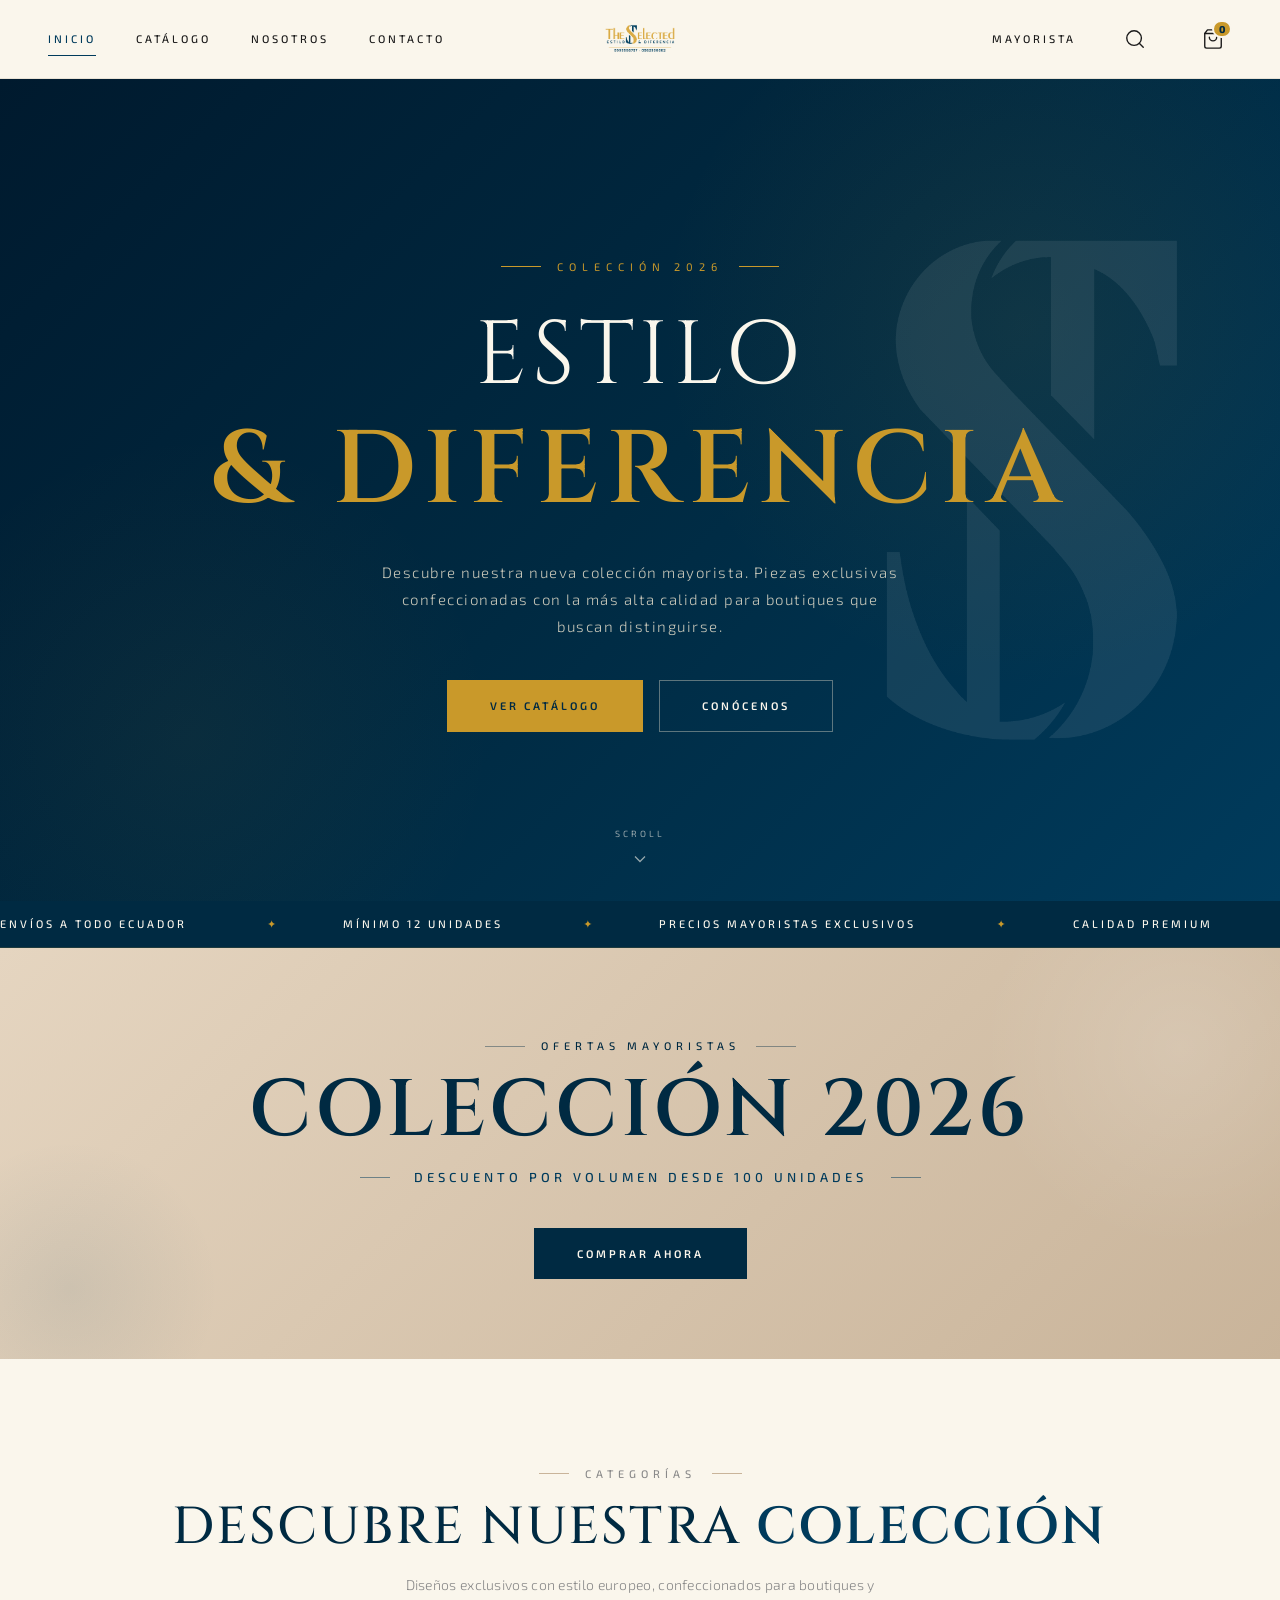
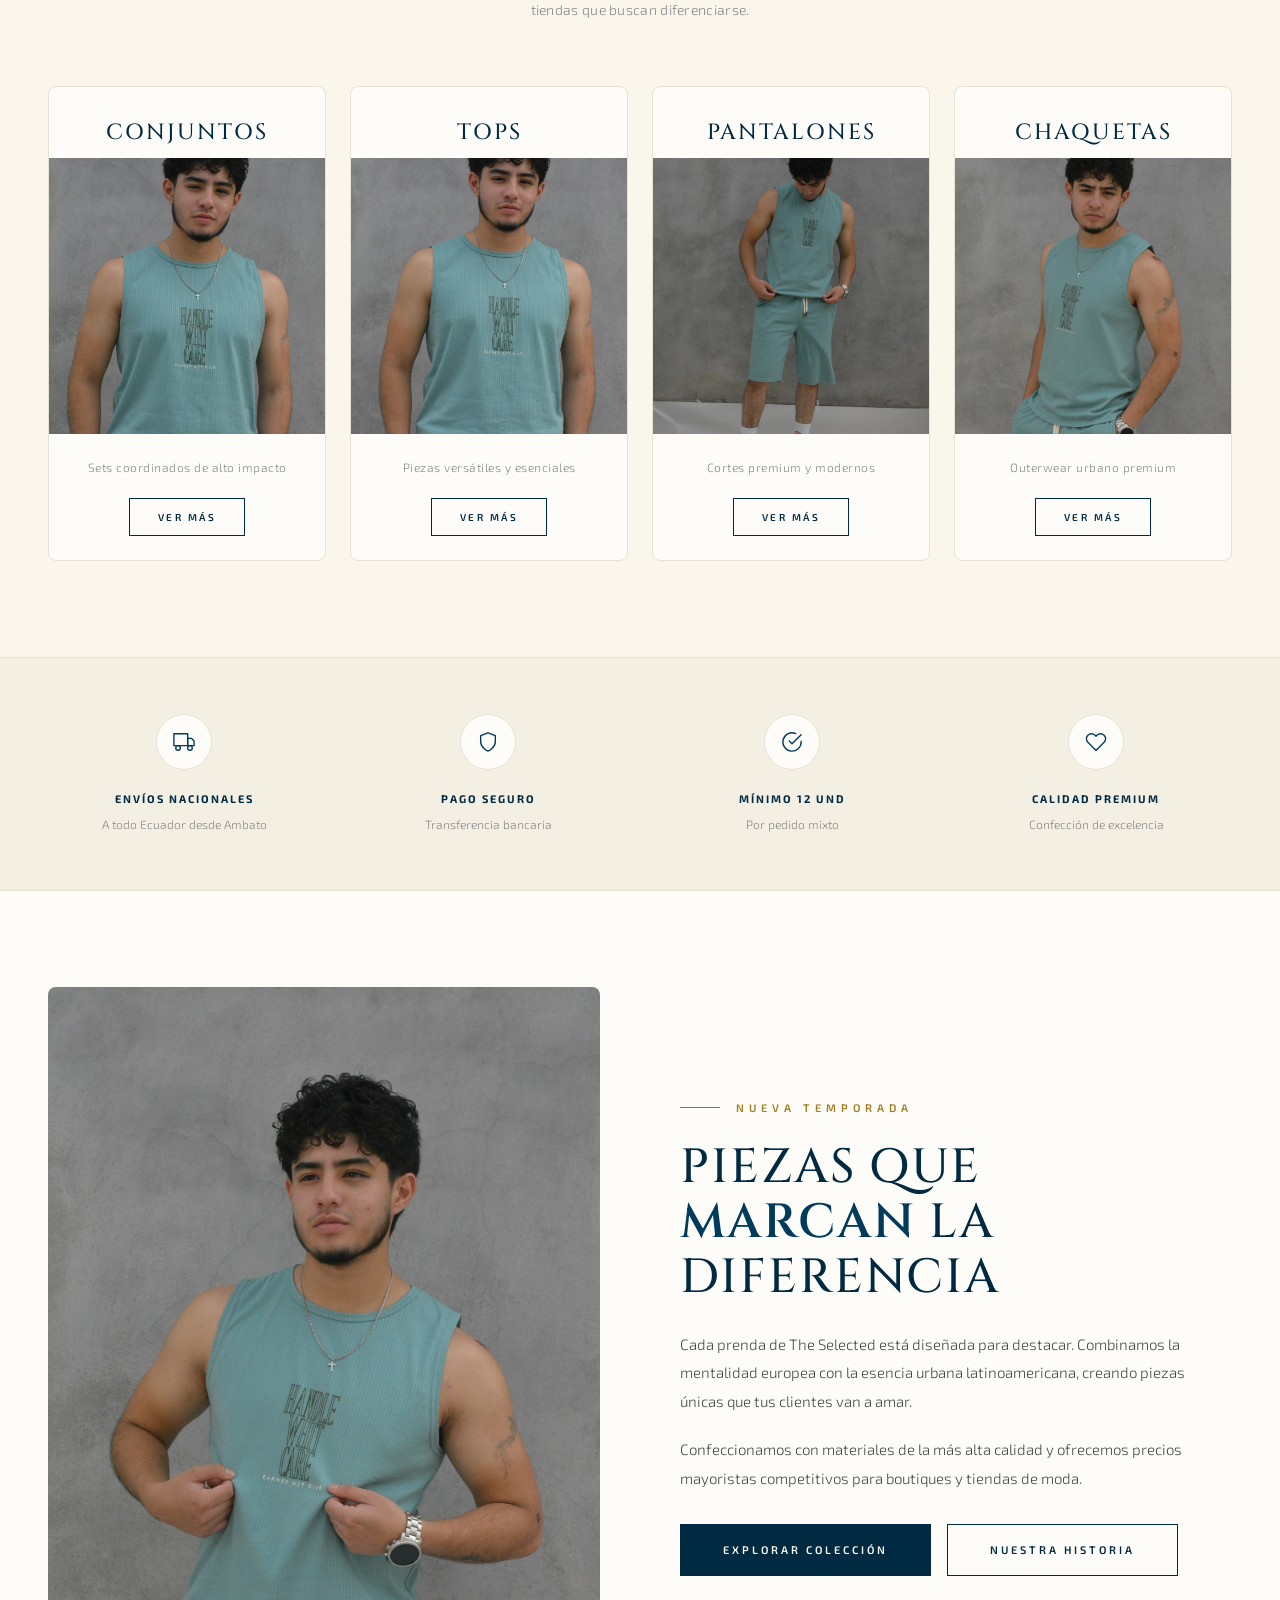
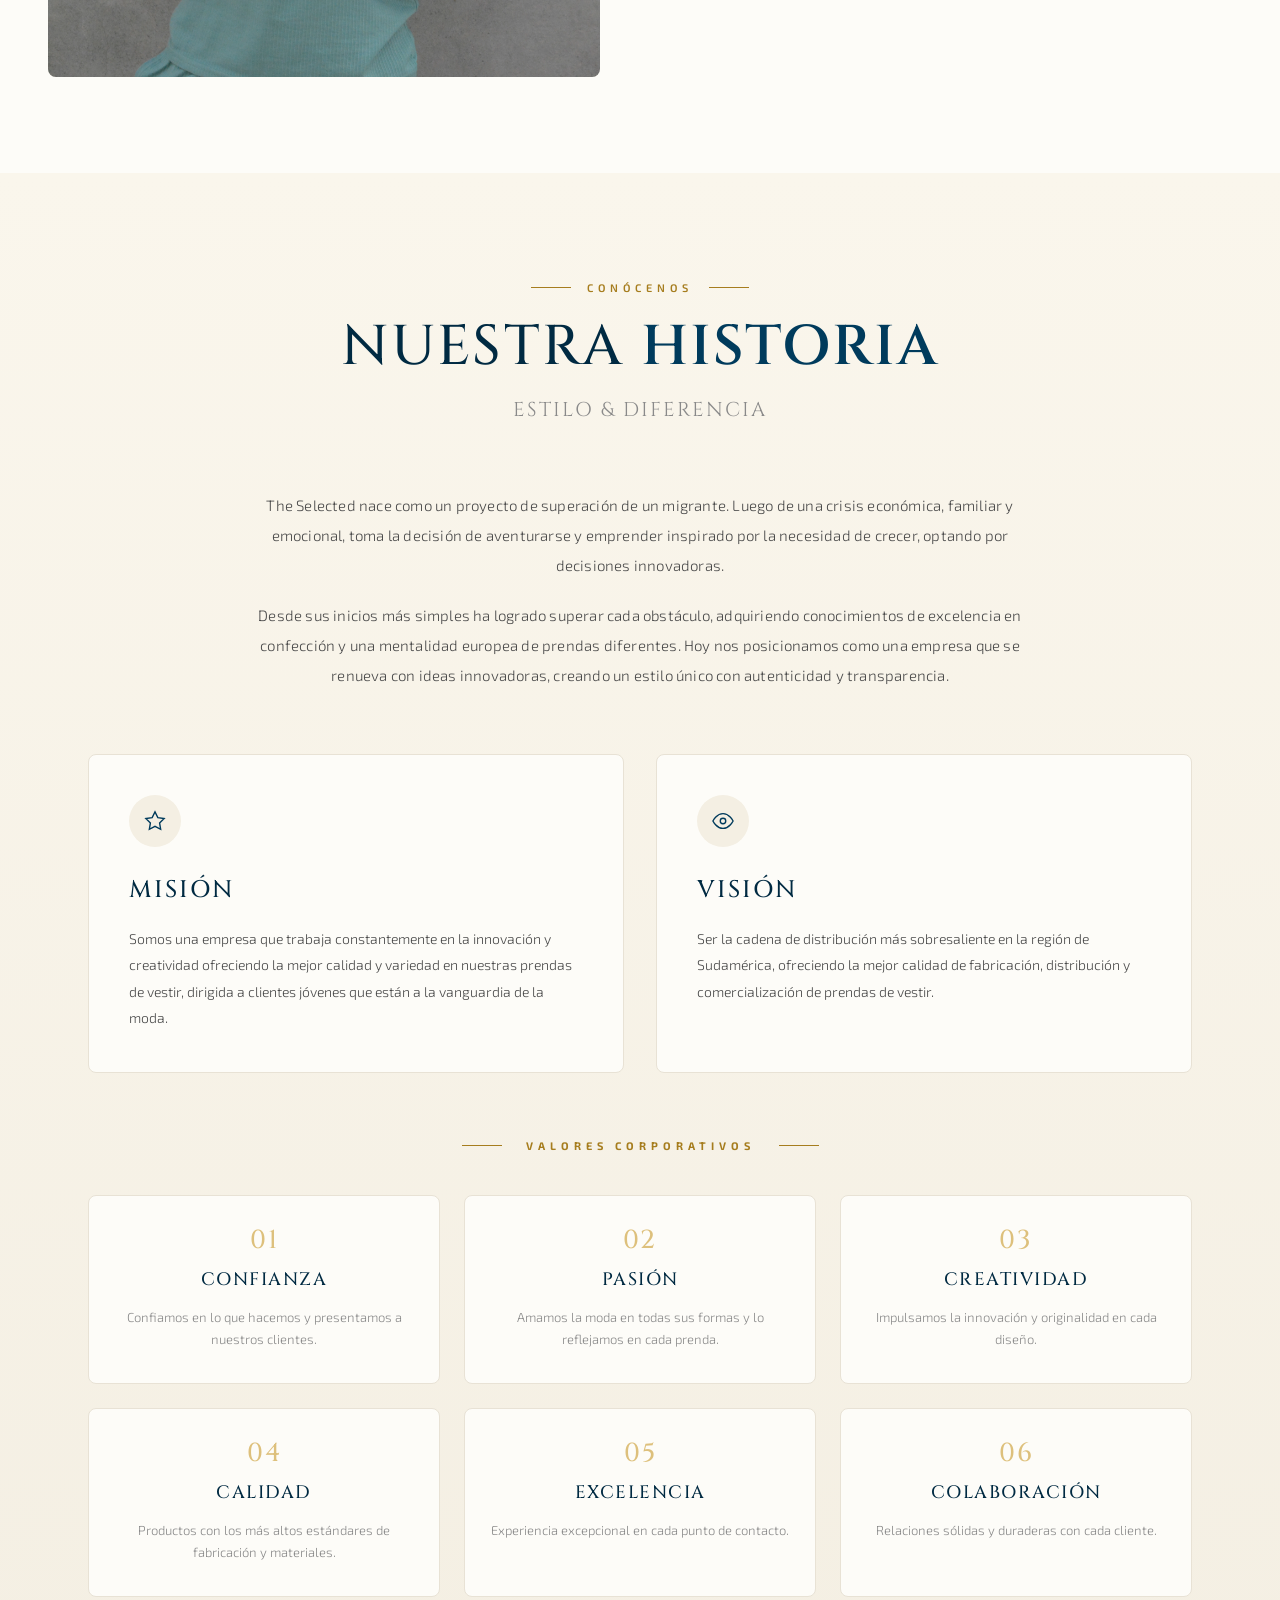
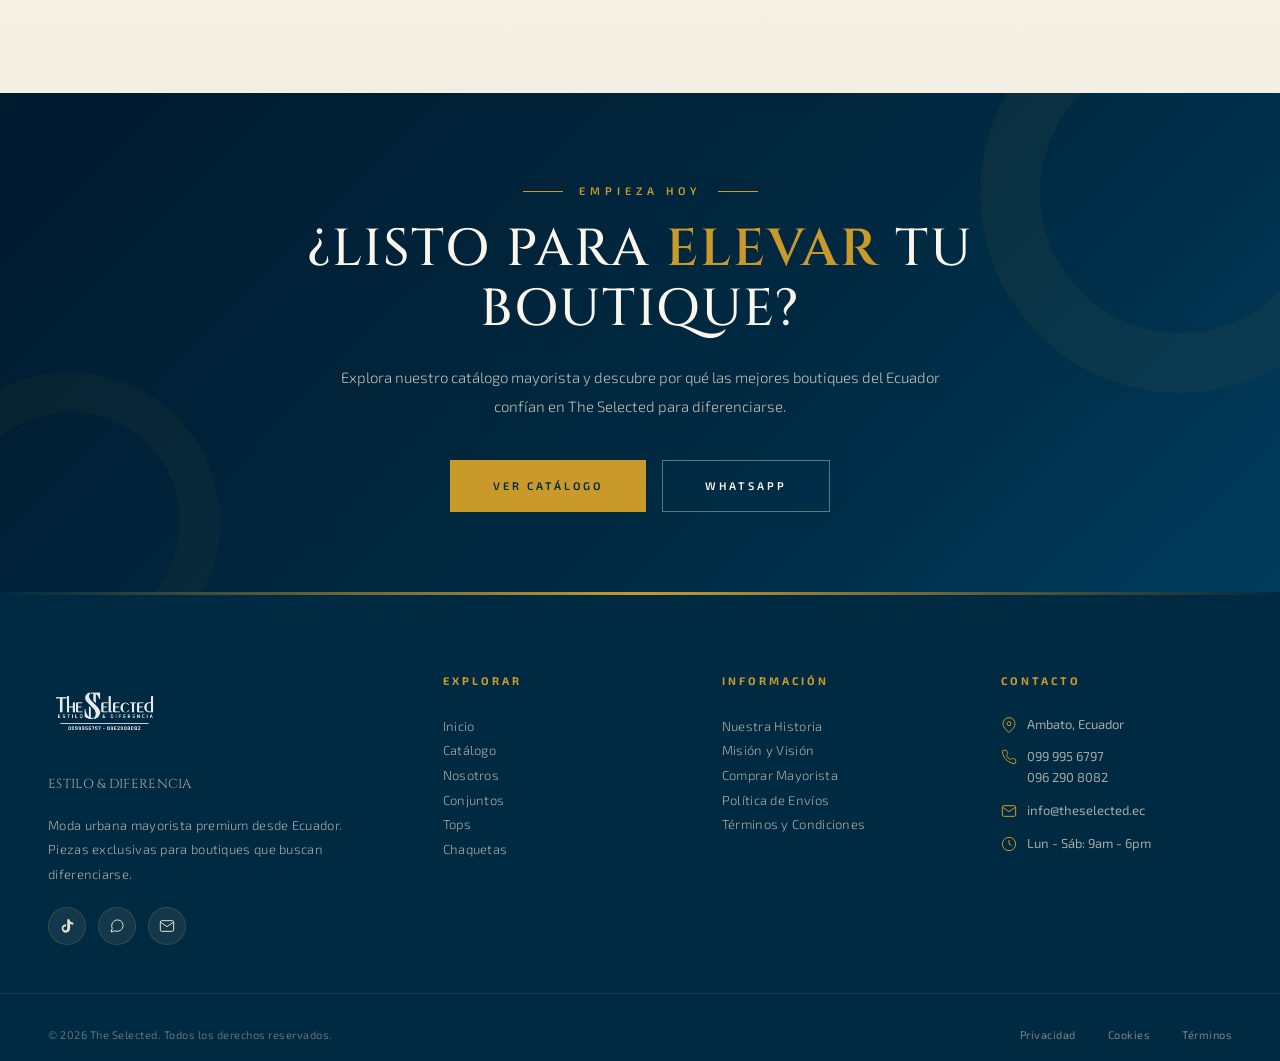
==== commit a967ba0e: "Update index.html" ====
--- a/index.html
+++ b/index.html
@@ -2,7 +2,8 @@
 <html lang="es">
 <head>
 <meta charset="UTF-8">
-<meta name="viewport" content="width=device-width, initial-scale=1.0">
+<meta name="viewport" content="width=device-width, initial-scale=1.0, viewport-fit=cover">
+<meta name="theme-color" content="#002a42">
 <title>The Selected — Moda Urbana Premium Mayorista | Ecuador</title>
 <meta name="description" content="Moda urbana premium al por mayor desde Ambato, Ecuador. Piezas exclusivas con envío nacional. Mínimo 12 unidades por pedido. Colección 2026.">
 <meta name="keywords" content="ropa mayorista Ecuador, moda urbana al por mayor, catálogo mayorista, The Selected, ropa por docena">
@@ -14,7 +15,7 @@
 <meta property="og:type" content="website">
 <meta property="og:title" content="The Selected — Moda Urbana Premium Mayorista">
 <meta property="og:description" content="Descubre la nueva colección 2026. Moda urbana premium al por mayor desde Ecuador.">
-<meta property="og:image" content="assets/images/logos/og-image.jpg">
+<meta property="og:image" content="assets/images/logos/logocolor.png">
 <meta property="og:url" content="https://theselected.ec/">
 <meta property="og:site_name" content="The Selected">
 <meta property="og:locale" content="es_EC">
@@ -23,11 +24,11 @@
 <meta name="twitter:card" content="summary_large_image">
 <meta name="twitter:title" content="The Selected — Moda Urbana Premium">
 <meta name="twitter:description" content="Colección 2026. Mayorista desde Ecuador.">
+<meta name="twitter:image" content="assets/images/logos/logocolor.png">
 
 <!-- Favicon -->
-<link rel="icon" type="image/png" sizes="32x32" href="assets/images/logos/favicon-32.png">
-<link rel="icon" type="image/png" sizes="16x16" href="assets/images/logos/favicon-16.png">
-<link rel="apple-touch-icon" sizes="180x180" href="assets/images/logos/apple-touch-icon.png">
+<link rel="icon" type="image/png" href="assets/images/logos/isotipocolores.png">
+<link rel="apple-touch-icon" href="assets/images/logos/isotipocolores.png">
 
 <!-- Schema Markup -->
 <script type="application/ld+json">
@@ -37,21 +38,27 @@
   "name": "The Selected",
   "description": "Moda urbana mayorista premium desde Ecuador",
   "url": "https://theselected.ec",
-  "logo": "https://theselected.ec/assets/images/logos/nav-logo-img.png",
-  "image": "https://theselected.ec/assets/images/logos/og-image.jpg",
+  "logo": "https://theselected.ec/assets/images/logos/logocolor.png",
+  "image": "https://theselected.ec/assets/images/logos/logocolor.png",
   "address": {
     "@type": "PostalAddress",
     "addressLocality": "Ambato",
     "addressRegion": "Tungurahua",
     "addressCountry": "EC"
   },
-  "contactPoint": {
+  "contactPoint": [{
     "@type": "ContactPoint",
-    "telephone": "+593998000866",
+    "telephone": "+593999956797",
     "contactType": "sales",
     "areaServed": "EC",
     "availableLanguage": "Spanish"
-  },
+  },{
+    "@type": "ContactPoint",
+    "telephone": "+593962908082",
+    "contactType": "sales",
+    "areaServed": "EC",
+    "availableLanguage": "Spanish"
+  }],
   "sameAs": [
     "https://www.tiktok.com/@selectedmoda"
   ]
@@ -61,7 +68,7 @@
 <!-- Fonts -->
 <link rel="preconnect" href="https://fonts.googleapis.com">
 <link rel="preconnect" href="https://fonts.gstatic.com" crossorigin>
-<link href="https://fonts.googleapis.com/css2?family=Cormorant+Garamond:ital,wght@0,300;0,400;0,500;0,600;1,300;1,400&family=Exo+2:wght@200;300;400;500;600;700;800;900&display=swap" rel="stylesheet">
+<link href="https://fonts.googleapis.com/css2?family=Cinzel:wght@400;500;600;700&family=Exo+2:wght@200;300;400;500;600;700;800;900&display=swap" rel="stylesheet">
 
 <!-- Shared CSS -->
 <link rel="stylesheet" href="assets/css/shared.css">
@@ -69,21 +76,23 @@
 <!-- Page Specific CSS -->
 <style>
 /* ═══════════════════════════════════════
-   HERO EDITORIAL — TUA STYLE
-   ═══════════════════════════════════════ */
-.hero-editorial{position:relative;height:calc(100vh - 78px);min-height:600px;max-height:900px;overflow:hidden;background:var(--crema-light)}
-.hero-editorial-img{position:absolute;inset:0;width:100%;height:100%;object-fit:cover;object-position:center}
-.hero-editorial-img.placeholder{background:linear-gradient(135deg,var(--azul-dark) 0%,var(--azul) 40%,var(--azul-light) 100%);display:flex;align-items:center;justify-content:center}
-.hero-editorial-img.placeholder::before{content:'';position:absolute;top:-20%;right:-20%;width:60%;height:60%;border-radius:50%;border:80px solid rgba(245,179,53,0.08)}
-.hero-editorial-img.placeholder::after{content:'';position:absolute;bottom:-15%;left:-15%;width:50%;height:50%;border-radius:50%;border:60px solid rgba(245,179,53,0.05)}
-.hero-editorial-overlay{position:absolute;inset:0;background:linear-gradient(180deg,rgba(0,26,46,0.1) 0%,rgba(0,26,46,0.35) 60%,rgba(0,26,46,0.6) 100%);z-index:1}
-.hero-editorial-content{position:absolute;inset:0;z-index:2;display:flex;flex-direction:column;align-items:center;justify-content:center;text-align:center;padding:0 2rem;color:var(--crema-lighter)}
-.hero-editorial-eyebrow{font-family:var(--font-sans);font-size:11px;letter-spacing:6px;text-transform:uppercase;font-weight:400;color:var(--amarillo);margin-bottom:1.5rem;display:flex;align-items:center;gap:1rem;opacity:0;animation:fadeUp 1s ease .3s forwards}
-.hero-editorial-eyebrow::before,.hero-editorial-eyebrow::after{content:'';width:40px;height:1px;background:var(--amarillo)}
-.hero-editorial-title{font-family:var(--font-serif);font-weight:300;font-size:clamp(48px,9vw,120px);line-height:.95;letter-spacing:.02em;color:var(--crema-lighter);margin-bottom:1.5rem;opacity:0;animation:fadeUp 1s ease .5s forwards}
-.hero-editorial-title em{font-style:italic;font-weight:400;color:var(--amarillo)}
-.hero-editorial-sub{font-family:var(--font-sans);font-size:15px;font-weight:300;color:rgba(232,224,204,0.9);letter-spacing:2px;margin-bottom:3rem;max-width:520px;line-height:1.7;opacity:0;animation:fadeUp 1s ease .7s forwards}
-.hero-editorial-actions{display:flex;gap:1rem;flex-wrap:wrap;justify-content:center;opacity:0;animation:fadeUp 1s ease .9s forwards}
+   HERO EDITORIAL — CON ISOTIPO
+   ═══════════════════════════════════════ */
+.hero-editorial{position:relative;min-height:calc(100vh - var(--nav-height));max-height:900px;overflow:hidden;background:linear-gradient(135deg,var(--azul-deep) 0%,var(--azul-dark) 50%,var(--azul) 100%);display:flex;align-items:center;justify-content:center;padding:4rem 1.5rem}
+.hero-editorial::before{content:'';position:absolute;top:-20%;right:-15%;width:70%;height:100%;background:radial-gradient(circle,rgba(201,153,42,0.08),transparent 60%);pointer-events:none}
+.hero-editorial::after{content:'';position:absolute;bottom:-20%;left:-15%;width:60%;height:80%;background:radial-gradient(circle,rgba(201,153,42,0.05),transparent 60%);pointer-events:none}
+
+/* Isotipo de fondo */
+.hero-isotipo-bg{position:absolute;right:-8%;top:50%;transform:translateY(-50%);width:65%;max-width:700px;height:auto;opacity:.08;pointer-events:none;z-index:0}
+
+.hero-content{position:relative;z-index:2;text-align:center;max-width:900px;color:var(--crema-lighter);width:100%}
+.hero-eyebrow{font-family:var(--font-sans);font-size:11px;letter-spacing:6px;text-transform:uppercase;font-weight:400;color:var(--amarillo);margin-bottom:2rem;display:inline-flex;align-items:center;gap:1rem;opacity:0;animation:fadeUp 1s ease .3s forwards}
+.hero-eyebrow::before,.hero-eyebrow::after{content:'';width:40px;height:1px;background:var(--amarillo)}
+.hero-title{font-family:var(--font-serif);font-weight:500;font-size:clamp(38px,7vw,90px);line-height:1.1;letter-spacing:.05em;color:var(--crema-lighter);margin-bottom:1rem;opacity:0;animation:fadeUp 1s ease .5s forwards;text-transform:uppercase}
+.hero-title-line1{display:block;font-weight:400}
+.hero-title-line2{display:block;color:var(--amarillo);font-weight:600;font-size:1.15em;letter-spacing:.08em;margin-top:.5rem}
+.hero-sub{font-family:var(--font-sans);font-size:15px;font-weight:300;color:rgba(232,224,204,0.85);letter-spacing:1.5px;margin:2rem auto 2.5rem;max-width:560px;line-height:1.8;opacity:0;animation:fadeUp 1s ease .7s forwards;padding:0 1rem}
+.hero-actions{display:flex;gap:1rem;flex-wrap:wrap;justify-content:center;opacity:0;animation:fadeUp 1s ease .9s forwards}
 
 @keyframes fadeUp{from{opacity:0;transform:translateY(30px)}to{opacity:1;transform:translateY(0)}}
 
@@ -95,14 +104,14 @@
 /* ═══════════════════════════════════════
    MARQUEE STRIP
    ═══════════════════════════════════════ */
-.marquee-strip{background:var(--azul-dark);color:var(--crema);overflow:hidden;padding:14px 0;border-bottom:1px solid rgba(245,179,53,0.15)}
-.marquee-content{display:flex;gap:4rem;animation:marquee 30s linear infinite;white-space:nowrap;font-size:11px;letter-spacing:3px;text-transform:uppercase;font-weight:500}
+.marquee-strip{background:var(--azul-dark);color:var(--crema);overflow:hidden;padding:14px 0;border-bottom:1px solid rgba(201,153,42,0.15)}
+.marquee-content{display:flex;gap:4rem;animation:marquee 40s linear infinite;white-space:nowrap;font-family:var(--font-sans);font-size:11px;letter-spacing:3px;text-transform:uppercase;font-weight:500;width:max-content}
 .marquee-content span{display:flex;align-items:center;gap:1rem;color:var(--crema-lighter)}
 .marquee-content span::after{content:'✦';color:var(--amarillo);margin-left:4rem}
 @keyframes marquee{from{transform:translateX(0)}to{transform:translateX(-50%)}}
 
 /* ═══════════════════════════════════════
-   PROMO BANNER — TUA STYLE
+   PROMO BANNER
    ═══════════════════════════════════════ */
 .promo-banner{padding:5rem 0;background:linear-gradient(135deg,var(--nude) 0%,var(--nude-dark) 100%);position:relative;overflow:hidden}
 .promo-banner::before{content:'';position:absolute;top:-100px;right:-100px;width:400px;height:400px;border-radius:50%;background:radial-gradient(circle,rgba(255,255,255,0.15),transparent 70%)}
@@ -110,50 +119,52 @@
 .promo-banner-inner{max-width:var(--container);margin:0 auto;padding:0 3rem;text-align:center;position:relative;z-index:2}
 .promo-eyebrow{font-family:var(--font-sans);font-size:11px;letter-spacing:5px;text-transform:uppercase;color:var(--azul-dark);font-weight:500;margin-bottom:1rem;display:inline-flex;align-items:center;gap:1rem}
 .promo-eyebrow::before,.promo-eyebrow::after{content:'';width:40px;height:1px;background:var(--azul-dark);opacity:.4}
-.promo-title{font-family:var(--font-serif);font-weight:400;font-size:clamp(48px,7vw,90px);line-height:1;color:var(--azul-dark);margin-bottom:1rem;letter-spacing:.02em}
-.promo-subtitle{font-family:var(--font-sans);font-size:14px;letter-spacing:4px;text-transform:uppercase;color:var(--azul);margin-bottom:2.5rem;font-weight:500;display:flex;align-items:center;justify-content:center;gap:1.5rem}
+.promo-title{font-family:var(--font-serif);font-weight:600;font-size:clamp(40px,7vw,80px);line-height:1;color:var(--azul-dark);margin-bottom:1rem;letter-spacing:.05em;text-transform:uppercase}
+.promo-subtitle{font-family:var(--font-sans);font-size:13px;letter-spacing:4px;text-transform:uppercase;color:var(--azul);margin-bottom:2.5rem;font-weight:500;display:flex;align-items:center;justify-content:center;gap:1.5rem;flex-wrap:wrap}
 .promo-subtitle::before,.promo-subtitle::after{content:'';width:30px;height:1px;background:var(--azul);opacity:.5}
 
 /* ═══════════════════════════════════════
-   CATEGORIES GRID — TUA STYLE
+   CATEGORIES GRID
    ═══════════════════════════════════════ */
 .categories{padding:6rem 0;background:var(--crema-lighter)}
 .categories-header{max-width:var(--container-narrow);margin:0 auto 4rem;padding:0 3rem;text-align:center}
-.categories-title{font-family:var(--font-serif);font-weight:400;font-size:clamp(36px,5vw,56px);color:var(--azul-dark);margin-bottom:1rem;line-height:1.1}
-.categories-title em{font-style:italic;color:var(--azul)}
-.categories-sub{font-size:14px;color:var(--texto-muted);max-width:520px;margin:1rem auto 0;line-height:1.8;letter-spacing:.3px}
+.categories-eyebrow{font-size:11px;letter-spacing:5px;text-transform:uppercase;font-weight:500;color:var(--texto-muted);margin-bottom:1rem;display:inline-flex;align-items:center;gap:1rem}
+.categories-eyebrow::before,.categories-eyebrow::after{content:'';width:30px;height:1px;background:var(--nude-dark)}
+.categories-title{font-family:var(--font-serif);font-weight:500;font-size:clamp(32px,5vw,52px);color:var(--azul-dark);margin-bottom:1rem;line-height:1.1;letter-spacing:.04em;text-transform:uppercase}
+.categories-title em{font-style:normal;color:var(--azul);font-weight:600}
+.categories-sub{font-family:var(--font-sans);font-size:14px;color:var(--texto-muted);max-width:520px;margin:1rem auto 0;line-height:1.8;letter-spacing:.3px;font-weight:300}
 
 .categories-grid{max-width:var(--container);margin:0 auto;padding:0 3rem;display:grid;grid-template-columns:repeat(4,1fr);gap:1.5rem}
-.cat-card{background:var(--blanco);border-radius:var(--radius-md);overflow:hidden;text-align:center;transition:all var(--transition-med);border:1px solid var(--border);position:relative;text-decoration:none;color:inherit;display:flex;flex-direction:column}
+.cat-card{background:var(--blanco);border-radius:var(--radius-md);overflow:hidden;text-align:center;transition:all var(--transition-med);border:1px solid var(--border);position:relative;text-decoration:none;color:inherit;display:flex;flex-direction:column;cursor:pointer}
 .cat-card:hover{transform:translateY(-8px);box-shadow:var(--shadow-lg);border-color:var(--nude-dark)}
 .cat-card-header{padding:1.75rem 1rem .5rem}
-.cat-card-title{font-family:var(--font-serif);font-weight:400;font-size:26px;color:var(--azul-dark);letter-spacing:.5px}
+.cat-card-title{font-family:var(--font-serif);font-weight:500;font-size:22px;color:var(--azul-dark);letter-spacing:2px;text-transform:uppercase}
 .cat-card-img-wrap{aspect-ratio:1/1;overflow:hidden;background:var(--crema-light);position:relative}
 .cat-card-img{width:100%;height:100%;object-fit:cover;transition:transform .8s cubic-bezier(0.16,1,0.3,1)}
 .cat-card:hover .cat-card-img{transform:scale(1.08)}
-.cat-card-placeholder{width:100%;height:100%;display:flex;flex-direction:column;align-items:center;justify-content:center;background:linear-gradient(145deg,var(--nude),var(--nude-dark));color:var(--azul-dark)}
-.cat-card-placeholder svg{width:60px;height:60px;stroke:currentColor;fill:none;stroke-width:1;opacity:.4}
-.cat-card-placeholder span{font-family:var(--font-serif);font-size:14px;letter-spacing:2px;text-transform:uppercase;margin-top:8px;opacity:.5}
+.cat-card-placeholder{width:100%;height:100%;display:flex;flex-direction:column;align-items:center;justify-content:center;background:linear-gradient(145deg,var(--azul-dark),var(--azul-light));color:rgba(232,224,204,0.3);padding:2rem}
+.cat-card-placeholder img{width:60%;max-width:120px;height:auto;opacity:.4}
 .cat-card-body{padding:1.5rem;text-align:center}
-.cat-card-desc{font-size:12px;color:var(--texto-muted);margin-bottom:1.25rem;letter-spacing:.5px;line-height:1.6}
-.cat-card-btn{display:inline-block;padding:10px 28px;background:transparent;color:var(--azul-dark);border:1px solid var(--azul-dark);font-family:var(--font-sans);font-size:10px;font-weight:600;letter-spacing:2.5px;text-transform:uppercase;transition:all var(--transition-fast);cursor:pointer;text-decoration:none}
+.cat-card-desc{font-family:var(--font-sans);font-size:12px;color:var(--texto-muted);margin-bottom:1.25rem;letter-spacing:.5px;line-height:1.6;font-weight:300}
+.cat-card-btn{display:inline-block;padding:10px 28px;background:transparent;color:var(--azul-dark);border:1px solid var(--azul-dark);font-family:var(--font-sans);font-size:10px;font-weight:600;letter-spacing:2.5px;text-transform:uppercase;transition:all var(--transition-fast);text-decoration:none}
 .cat-card:hover .cat-card-btn{background:var(--azul-dark);color:var(--crema-lighter)}
 
 /* ═══════════════════════════════════════
-   FEATURED SECTION — Editorial split
+   FEATURED EDITORIAL SPLIT
    ═══════════════════════════════════════ */
 .featured{padding:6rem 0;background:var(--blanco);position:relative;overflow:hidden}
 .featured-inner{max-width:var(--container);margin:0 auto;padding:0 3rem;display:grid;grid-template-columns:1fr 1fr;gap:5rem;align-items:center}
 .featured-img-wrap{aspect-ratio:4/5;background:var(--crema-light);border-radius:var(--radius-md);overflow:hidden;position:relative}
 .featured-img{width:100%;height:100%;object-fit:cover}
-.featured-img-placeholder{width:100%;height:100%;background:linear-gradient(135deg,var(--azul-dark) 0%,var(--azul-light) 100%);display:flex;align-items:center;justify-content:center;color:var(--crema);font-family:var(--font-serif);font-style:italic;font-size:32px;letter-spacing:2px;position:relative}
-.featured-img-placeholder::before{content:'';position:absolute;inset:20px;border:1px solid rgba(245,179,53,0.3);border-radius:var(--radius-md)}
+.featured-img-placeholder{width:100%;height:100%;background:linear-gradient(135deg,var(--azul-dark) 0%,var(--azul-light) 100%);display:flex;align-items:center;justify-content:center;padding:3rem;position:relative}
+.featured-img-placeholder::before{content:'';position:absolute;inset:20px;border:1px solid rgba(201,153,42,0.3);border-radius:var(--radius-md);pointer-events:none}
+.featured-img-placeholder img{max-width:50%;height:auto;opacity:.6}
 .featured-content{padding-right:2rem}
-.featured-eyebrow{font-size:11px;letter-spacing:5px;text-transform:uppercase;color:var(--amarillo-dark);font-weight:600;margin-bottom:1.5rem;display:inline-flex;align-items:center;gap:1rem}
+.featured-eyebrow{font-family:var(--font-sans);font-size:11px;letter-spacing:5px;text-transform:uppercase;color:var(--amarillo-dark);font-weight:600;margin-bottom:1.5rem;display:inline-flex;align-items:center;gap:1rem}
 .featured-eyebrow::before{content:'';width:40px;height:1px;background:var(--amarillo-dark)}
-.featured-title{font-family:var(--font-serif);font-weight:400;font-size:clamp(36px,4.5vw,56px);color:var(--azul-dark);line-height:1.1;margin-bottom:1.5rem}
-.featured-title em{font-style:italic;color:var(--azul)}
-.featured-text{font-size:15px;color:var(--texto-mid);line-height:1.9;margin-bottom:1.25rem;font-weight:300}
+.featured-title{font-family:var(--font-serif);font-weight:500;font-size:clamp(32px,4.5vw,48px);color:var(--azul-dark);line-height:1.15;margin-bottom:1.5rem;letter-spacing:.04em;text-transform:uppercase}
+.featured-title em{font-style:normal;color:var(--azul);font-weight:600}
+.featured-text{font-family:var(--font-sans);font-size:15px;color:var(--texto-mid);line-height:1.9;margin-bottom:1.25rem;font-weight:300}
 .featured-actions{margin-top:2rem;display:flex;gap:1rem;flex-wrap:wrap}
 
 /* ═══════════════════════════════════════
@@ -162,11 +173,11 @@
 .benefits{background:var(--crema-light);padding:3.5rem 0;border-top:1px solid var(--border);border-bottom:1px solid var(--border)}
 .benefits-inner{max-width:var(--container);margin:0 auto;padding:0 3rem;display:grid;grid-template-columns:repeat(4,1fr);gap:2rem}
 .benefit{text-align:center;padding:0 1rem}
-.benefit-icon{width:52px;height:52px;border-radius:50%;background:var(--blanco);border:1px solid var(--border);margin:0 auto 1rem;display:flex;align-items:center;justify-content:center;color:var(--azul);transition:all var(--transition-fast)}
+.benefit-icon{width:56px;height:56px;border-radius:50%;background:var(--blanco);border:1px solid var(--border);margin:0 auto 1.25rem;display:flex;align-items:center;justify-content:center;color:var(--azul);transition:all var(--transition-fast)}
 .benefit:hover .benefit-icon{background:var(--azul);color:var(--crema);transform:translateY(-4px);box-shadow:var(--shadow-md)}
 .benefit-icon svg{width:22px;height:22px;stroke:currentColor;fill:none;stroke-width:1.5;stroke-linecap:round;stroke-linejoin:round}
-.benefit-title{font-family:var(--font-sans);font-size:12px;font-weight:700;color:var(--azul-dark);letter-spacing:2px;text-transform:uppercase;margin-bottom:.5rem}
-.benefit-desc{font-size:12px;color:var(--texto-muted);font-weight:300;line-height:1.6}
+.benefit-title{font-family:var(--font-sans);font-size:11px;font-weight:700;color:var(--azul-dark);letter-spacing:2px;text-transform:uppercase;margin-bottom:.5rem}
+.benefit-desc{font-family:var(--font-sans);font-size:12px;color:var(--texto-muted);font-weight:300;line-height:1.6}
 
 /* ═══════════════════════════════════════
    NOSOTROS EDITORIAL
@@ -174,74 +185,127 @@
 .nosotros{padding:6rem 0;background:linear-gradient(180deg,var(--crema-lighter) 0%,var(--crema-light) 100%);position:relative;overflow:hidden}
 .nosotros-inner{max-width:var(--container-narrow);margin:0 auto;padding:0 3rem;position:relative;z-index:2}
 .nosotros-header{text-align:center;margin-bottom:4rem}
-.nosotros-eyebrow{font-size:11px;letter-spacing:5px;text-transform:uppercase;color:var(--amarillo-dark);font-weight:600;margin-bottom:1.25rem;display:inline-flex;align-items:center;gap:1rem}
+.nosotros-eyebrow{font-family:var(--font-sans);font-size:11px;letter-spacing:5px;text-transform:uppercase;color:var(--amarillo-dark);font-weight:600;margin-bottom:1.25rem;display:inline-flex;align-items:center;gap:1rem}
 .nosotros-eyebrow::before,.nosotros-eyebrow::after{content:'';width:40px;height:1px;background:var(--amarillo-dark)}
-.nosotros-title{font-family:var(--font-serif);font-weight:400;font-size:clamp(40px,5vw,64px);color:var(--azul-dark);line-height:1.05;margin-bottom:1rem}
-.nosotros-title em{font-style:italic;color:var(--azul)}
-.nosotros-subtitle{font-size:14px;color:var(--texto-muted);font-style:italic;letter-spacing:.3px;font-family:var(--font-serif);font-size:18px}
+.nosotros-title{font-family:var(--font-serif);font-weight:500;font-size:clamp(36px,5vw,56px);color:var(--azul-dark);line-height:1.1;margin-bottom:1rem;letter-spacing:.04em;text-transform:uppercase}
+.nosotros-title em{font-style:normal;color:var(--azul);font-weight:600}
+.nosotros-subtitle{font-family:var(--font-serif);font-size:20px;color:var(--texto-muted);letter-spacing:2px;text-transform:uppercase;font-weight:400}
 .nosotros-story{max-width:800px;margin:0 auto 4rem;text-align:center}
-.nosotros-story p{font-size:15px;color:var(--texto-mid);line-height:2;margin-bottom:1.25rem;font-weight:300;letter-spacing:.2px}
+.nosotros-story p{font-family:var(--font-sans);font-size:15px;color:var(--texto-mid);line-height:2;margin-bottom:1.25rem;font-weight:300;letter-spacing:.2px}
 
 .nosotros-mv{display:grid;grid-template-columns:1fr 1fr;gap:2rem;margin-bottom:4rem}
 .mv-card{background:var(--blanco);padding:2.5rem;border-radius:var(--radius-md);border:1px solid var(--border);transition:all var(--transition-fast);position:relative;overflow:hidden}
 .mv-card::before{content:'';position:absolute;top:0;left:0;right:0;height:2px;background:var(--amarillo);transform:scaleX(0);transform-origin:left;transition:transform var(--transition-med)}
 .mv-card:hover{border-color:var(--nude-dark);box-shadow:var(--shadow-md);transform:translateY(-4px)}
 .mv-card:hover::before{transform:scaleX(1)}
-.mv-icon{width:48px;height:48px;border-radius:50%;background:var(--crema-light);color:var(--azul);display:flex;align-items:center;justify-content:center;margin-bottom:1.5rem}
+.mv-icon{width:52px;height:52px;border-radius:50%;background:var(--crema-light);color:var(--azul);display:flex;align-items:center;justify-content:center;margin-bottom:1.5rem}
 .mv-icon svg{width:22px;height:22px;stroke:currentColor;fill:none;stroke-width:1.5}
-.mv-title{font-family:var(--font-serif);font-weight:400;font-size:28px;color:var(--azul-dark);margin-bottom:1rem;letter-spacing:.3px}
-.mv-text{font-size:14px;color:var(--texto-mid);line-height:1.9;font-weight:300}
+.mv-title{font-family:var(--font-serif);font-weight:500;font-size:24px;color:var(--azul-dark);margin-bottom:1rem;letter-spacing:2px;text-transform:uppercase}
+.mv-text{font-family:var(--font-sans);font-size:14px;color:var(--texto-mid);line-height:1.9;font-weight:300}
 
 .values-title{font-family:var(--font-sans);font-size:11px;letter-spacing:5px;text-transform:uppercase;color:var(--amarillo-dark);font-weight:700;text-align:center;margin-bottom:2.5rem;display:flex;align-items:center;justify-content:center;gap:1.5rem}
 .values-title::before,.values-title::after{content:'';width:40px;height:1px;background:var(--amarillo-dark)}
 .values-grid{display:grid;grid-template-columns:repeat(3,1fr);gap:1.5rem}
 .value-card{background:var(--blanco);padding:2rem 1.5rem;border-radius:var(--radius-md);border:1px solid var(--border);text-align:center;transition:all var(--transition-fast)}
 .value-card:hover{border-color:var(--azul);transform:translateY(-4px);box-shadow:var(--shadow-md)}
-.value-num{font-family:var(--font-serif);font-style:italic;font-size:32px;color:var(--amarillo);opacity:.5;margin-bottom:.5rem;line-height:1}
-.value-name{font-family:var(--font-serif);font-weight:400;font-size:22px;color:var(--azul-dark);margin-bottom:.75rem;letter-spacing:.3px}
-.value-desc{font-size:13px;color:var(--texto-muted);line-height:1.7;font-weight:300}
-
-/* ═══════════════════════════════════════
-   NEWSLETTER / CTA
+.value-num{font-family:var(--font-serif);font-size:26px;color:var(--amarillo);opacity:.6;margin-bottom:.75rem;line-height:1;letter-spacing:2px;font-weight:500}
+.value-name{font-family:var(--font-serif);font-weight:500;font-size:18px;color:var(--azul-dark);margin-bottom:.75rem;letter-spacing:1.5px;text-transform:uppercase}
+.value-desc{font-family:var(--font-sans);font-size:13px;color:var(--texto-muted);line-height:1.7;font-weight:300}
+
+/* ═══════════════════════════════════════
+   CTA SECTION
    ═══════════════════════════════════════ */
 .cta-section{background:linear-gradient(135deg,var(--azul-deep) 0%,var(--azul-dark) 60%,var(--azul) 100%);padding:5rem 0;position:relative;overflow:hidden;color:var(--crema-lighter)}
-.cta-section::before{content:'';position:absolute;top:-100px;right:-100px;width:400px;height:400px;border-radius:50%;border:60px solid rgba(245,179,53,0.05)}
-.cta-section::after{content:'';position:absolute;bottom:-80px;left:-80px;width:300px;height:300px;border-radius:50%;border:40px solid rgba(245,179,53,0.04)}
+.cta-section::before{content:'';position:absolute;top:-100px;right:-100px;width:400px;height:400px;border-radius:50%;border:60px solid rgba(201,153,42,0.05)}
+.cta-section::after{content:'';position:absolute;bottom:-80px;left:-80px;width:300px;height:300px;border-radius:50%;border:40px solid rgba(201,153,42,0.04)}
 .cta-inner{max-width:800px;margin:0 auto;padding:0 3rem;text-align:center;position:relative;z-index:2}
-.cta-eyebrow{font-size:11px;letter-spacing:5px;text-transform:uppercase;color:var(--amarillo);font-weight:600;margin-bottom:1.25rem;display:inline-flex;align-items:center;gap:1rem}
+.cta-eyebrow{font-family:var(--font-sans);font-size:11px;letter-spacing:5px;text-transform:uppercase;color:var(--amarillo);font-weight:600;margin-bottom:1.25rem;display:inline-flex;align-items:center;gap:1rem}
 .cta-eyebrow::before,.cta-eyebrow::after{content:'';width:40px;height:1px;background:var(--amarillo)}
-.cta-title{font-family:var(--font-serif);font-weight:300;font-size:clamp(36px,5vw,56px);line-height:1.1;color:var(--crema-lighter);margin-bottom:1.5rem}
-.cta-title em{font-style:italic;color:var(--amarillo)}
-.cta-text{font-size:15px;color:rgba(232,224,204,0.8);line-height:1.9;margin-bottom:2.5rem;font-weight:300;max-width:600px;margin-left:auto;margin-right:auto}
-
-/* ═══════════════════════════════════════
-   RESPONSIVE
+.cta-title{font-family:var(--font-serif);font-weight:500;font-size:clamp(32px,5vw,52px);line-height:1.15;color:var(--crema-lighter);margin-bottom:1.5rem;letter-spacing:.04em;text-transform:uppercase}
+.cta-title em{font-style:normal;color:var(--amarillo);font-weight:600}
+.cta-text{font-family:var(--font-sans);font-size:15px;color:rgba(232,224,204,0.8);line-height:1.9;margin-bottom:2.5rem;font-weight:300;max-width:600px;margin-left:auto;margin-right:auto}
+.cta-actions{display:flex;gap:1rem;justify-content:center;flex-wrap:wrap}
+
+/* ═══════════════════════════════════════
+   RESPONSIVE MOBILE — CRÍTICO
    ═══════════════════════════════════════ */
 @media(max-width:1024px){
   .categories-grid{grid-template-columns:repeat(2,1fr)}
-  .featured-inner{gap:3rem}
-  .benefits-inner{grid-template-columns:repeat(2,1fr);gap:2rem}
+  .featured-inner{gap:3rem;padding:0 2rem}
+  .benefits-inner{grid-template-columns:repeat(2,1fr);gap:2rem;padding:0 2rem}
+  .promo-banner-inner,.categories-header,.categories-grid,.nosotros-inner,.cta-inner{padding-left:2rem;padding-right:2rem}
 }
+
 @media(max-width:900px){
-  .hero-editorial{height:auto;min-height:auto;padding:6rem 0}
+  .hero-editorial{min-height:auto;padding:5rem 1.5rem 4rem}
+  .hero-isotipo-bg{width:80%;opacity:.05;right:-15%}
+  .hero-title{font-size:clamp(36px,10vw,64px)}
   .featured-inner{grid-template-columns:1fr;gap:3rem}
   .featured-content{padding-right:0;text-align:center}
   .featured-actions{justify-content:center}
   .featured-eyebrow{justify-content:center}
-  .nosotros-mv{grid-template-columns:1fr}
+  .nosotros-mv{grid-template-columns:1fr;gap:1.5rem}
   .values-grid{grid-template-columns:1fr 1fr}
+  .promo-title{font-size:clamp(36px,10vw,60px)}
+  .categories{padding:4.5rem 0}
+  .featured,.nosotros{padding:5rem 0}
+  .cta-section{padding:4.5rem 0}
 }
+
 @media(max-width:600px){
-  .hero-editorial{padding:4rem 0;min-height:500px}
-  .hero-editorial-eyebrow{font-size:10px;letter-spacing:4px}
-  .hero-editorial-sub{font-size:13px;letter-spacing:1px;margin-bottom:2rem}
+  .hero-editorial{padding:3.5rem 1rem 3rem;min-height:80vh}
+  .hero-eyebrow{font-size:10px;letter-spacing:4px;margin-bottom:1.5rem}
+  .hero-eyebrow::before,.hero-eyebrow::after{width:24px}
+  .hero-sub{font-size:13px;letter-spacing:1px;margin:1.5rem auto 2rem}
+  .hero-actions{flex-direction:column;width:100%;max-width:280px;margin:0 auto}
+  .hero-actions .btn{width:100%}
+  .hero-scroll-indicator{display:none}
+  .hero-isotipo-bg{width:120%;opacity:.04;right:-30%}
+  
+  .marquee-content{font-size:10px;letter-spacing:2px;gap:2.5rem}
+  
   .promo-banner{padding:3.5rem 0}
-  .categories,.featured,.nosotros,.cta-section{padding:4rem 0}
-  .categories-grid,.benefits-inner{grid-template-columns:1fr;gap:1.5rem}
-  .categories-header,.categories-grid,.featured-inner,.nosotros-inner,.promo-banner-inner,.cta-inner{padding-left:1.5rem;padding-right:1.5rem}
-  .values-grid{grid-template-columns:1fr}
-  .mv-card{padding:2rem 1.5rem}
-  .marquee-content{font-size:10px;letter-spacing:2px;gap:2rem}
+  .promo-banner-inner{padding:0 1.25rem}
+  .promo-subtitle{font-size:11px;letter-spacing:2px;gap:.75rem}
+  .promo-subtitle::before,.promo-subtitle::after{width:20px}
+  
+  .categories,.featured,.nosotros,.cta-section{padding:3.5rem 0}
+  .categories-header{padding:0 1.25rem;margin-bottom:2.5rem}
+  .categories-grid{grid-template-columns:1fr;gap:1.25rem;padding:0 1.25rem}
+  .cat-card-header{padding:1.25rem 1rem .25rem}
+  .cat-card-title{font-size:20px}
+  .cat-card-body{padding:1.25rem}
+  
+  .benefits{padding:2.5rem 0}
+  .benefits-inner{grid-template-columns:1fr;gap:1.5rem;padding:0 1.5rem}
+  .benefit{padding:0}
+  .benefit-icon{width:48px;height:48px;margin-bottom:.75rem}
+  
+  .featured-inner{padding:0 1.25rem;gap:2rem}
+  .featured-content{padding:0}
+  .featured-text{font-size:14px;line-height:1.8}
+  
+  .nosotros-inner{padding:0 1.25rem}
+  .nosotros-header{margin-bottom:2.5rem}
+  .nosotros-subtitle{font-size:16px;letter-spacing:1.5px}
+  .nosotros-story{margin-bottom:2.5rem}
+  .nosotros-story p{font-size:14px;line-height:1.9}
+  .mv-card{padding:1.75rem 1.5rem}
+  .mv-title{font-size:20px}
+  .values-grid{grid-template-columns:1fr;gap:1rem}
+  .value-card{padding:1.75rem 1.5rem}
+  
+  .cta-inner{padding:0 1.5rem}
+  .cta-text{font-size:14px}
+  .cta-actions{flex-direction:column;max-width:280px;margin:0 auto}
+  .cta-actions .btn{width:100%}
+}
+
+@media(max-width:380px){
+  .hero-title{font-size:clamp(32px,11vw,48px)}
+  .promo-title{font-size:clamp(32px,11vw,48px)}
+  .categories-title,.featured-title,.nosotros-title,.cta-title{font-size:26px}
+  .marquee-content{font-size:9px}
 }
 </style>
 </head>
@@ -253,31 +317,31 @@
 <!-- Navigation -->
 <nav class="nav" id="mainNav" role="navigation" aria-label="Navegación principal">
   <div class="nav-inner">
+    <button class="nav-toggle" id="navToggle" onclick="toggleMobileNav()" aria-label="Abrir menú" aria-expanded="false">
+      <span></span><span></span><span></span>
+    </button>
+    
     <div class="nav-links-left" id="navLinks">
       <a href="index.html" class="nav-link active">Inicio</a>
       <a href="catalogo.html" class="nav-link">Catálogo</a>
       <a href="#nosotros" class="nav-link">Nosotros</a>
-    </div>
-    
-    <button class="nav-toggle" id="navToggle" onclick="toggleMobileNav()" aria-label="Menú" aria-expanded="false">
-      <span></span><span></span><span></span>
-    </button>
+      <a href="https://wa.me/593999956797" target="_blank" rel="noopener" class="nav-link">Contacto</a>
+    </div>
     
     <div class="nav-brand">
       <a href="index.html" aria-label="The Selected - Inicio">
-        <img src="assets/images/logos/nav-logo-img.png" alt="The Selected" class="nav-logo-img" width="140" height="52">
+        <img src="assets/images/logos/logocolor.png" alt="The Selected" class="nav-logo-img" width="160" height="56">
       </a>
     </div>
     
     <div class="nav-links-right">
       <a href="catalogo.html" class="nav-link">Mayorista</a>
-      <a href="https://wa.me/593998000866" target="_blank" rel="noopener" class="nav-link">Contacto</a>
-      <a href="catalogo.html" class="nav-icon-btn" aria-label="Ir al catálogo">
+      <a href="catalogo.html" class="nav-icon-btn" aria-label="Buscar en catálogo">
         <svg viewBox="0 0 24 24"><circle cx="11" cy="11" r="8"/><line x1="21" y1="21" x2="16.65" y2="16.65"/></svg>
       </a>
       <a href="catalogo.html" class="nav-icon-btn" aria-label="Ver mi pedido">
         <svg viewBox="0 0 24 24"><path d="M6 2L3 6v14a2 2 0 0 0 2 2h14a2 2 0 0 0 2-2V6l-3-4z"/><line x1="3" y1="6" x2="21" y2="6"/><path d="M16 10a4 4 0 0 1-8 0"/></svg>
-        <span class="nav-icon-count" id="navCartCount">0</span>
+        <span class="nav-icon-count" id="navCartCount" aria-live="polite">0</span>
       </a>
     </div>
   </div>
@@ -287,22 +351,17 @@
 
 <!-- HERO EDITORIAL -->
 <section class="hero-editorial" role="banner">
-  <!-- Reemplaza esta imagen por una foto editorial de modelos con tus prendas -->
-  <div class="hero-editorial-img placeholder">
-    <!-- Placeholder decorativo mientras no tengas la imagen hero -->
-  </div>
-  <!-- Cuando tengas la foto, comenta el div de arriba y descomenta esto:
-  <img src="assets/images/hero/hero-main.webp" alt="The Selected - Colección 2026" class="hero-editorial-img" fetchpriority="high">
-  -->
-  
-  <div class="hero-editorial-overlay"></div>
-  
-  <div class="hero-editorial-content">
-    <div class="hero-editorial-eyebrow">Colección 2026</div>
-    <h1 class="hero-editorial-title">Elegancia <em>Urbana</em></h1>
-    <p class="hero-editorial-sub">Descubre nuestra nueva colección mayorista. Piezas exclusivas confeccionadas con la más alta calidad europea.</p>
-    <div class="hero-editorial-actions">
-      <a href="catalogo.html" class="btn btn-light">Ver Catálogo</a>
+  <img src="assets/images/logos/isotipoblanco.png" alt="" class="hero-isotipo-bg" aria-hidden="true" onerror="this.style.display='none'">
+  
+  <div class="hero-content">
+    <div class="hero-eyebrow">Colección 2026</div>
+    <h1 class="hero-title">
+      <span class="hero-title-line1">Estilo</span>
+      <span class="hero-title-line2">& Diferencia</span>
+    </h1>
+    <p class="hero-sub">Descubre nuestra nueva colección mayorista. Piezas exclusivas confeccionadas con la más alta calidad para boutiques que buscan distinguirse.</p>
+    <div class="hero-actions">
+      <a href="catalogo.html" class="btn btn-gold">Ver Catálogo</a>
       <a href="#nosotros" class="btn btn-outline" style="color:var(--crema-lighter);border-color:rgba(232,224,204,0.4)">Conócenos</a>
     </div>
   </div>
@@ -313,7 +372,7 @@
   </div>
 </section>
 
-<!-- MARQUEE STRIP -->
+<!-- MARQUEE -->
 <div class="marquee-strip" aria-hidden="true">
   <div class="marquee-content">
     <span>Envíos a todo Ecuador</span>
@@ -340,11 +399,11 @@
 </section>
 
 <!-- CATEGORIES -->
-<section class="categories" aria-label="Categorías de productos">
+<section class="categories" aria-label="Categorías">
   <div class="categories-header">
-    <div class="eyebrow" style="margin-bottom:1rem;">Categorías</div>
+    <div class="categories-eyebrow">Categorías</div>
     <h2 class="categories-title">Descubre nuestra <em>colección</em></h2>
-    <p class="categories-sub">Diseños exclusivos con estilo europeo, confeccionados para boutiques y tiendas que buscan diferenciarse en el mercado.</p>
+    <p class="categories-sub">Diseños exclusivos con estilo europeo, confeccionados para boutiques y tiendas que buscan diferenciarse.</p>
   </div>
   
   <div class="categories-grid">
@@ -353,7 +412,7 @@
         <h3 class="cat-card-title">Conjuntos</h3>
       </div>
       <div class="cat-card-img-wrap">
-        <img src="assets/images/productos/DSC_0690.webp" alt="Conjuntos" class="cat-card-img" loading="lazy" onerror="this.style.display='none';this.parentElement.innerHTML='<div class=cat-card-placeholder><svg viewBox=\'0 0 24 24\' width=\'60\' height=\'60\'><path d=\'M20.38 3.46 16 2a4 4 0 0 1-8 0L3.62 3.46a2 2 0 0 0-1.34 2.23l.58 3.57a1 1 0 0 0 .99.84H6v10c0 1.1.9 2 2 2h8a2 2 0 0 0 2-2V10h2.15a1 1 0 0 0 .99-.84l.58-3.57a2 2 0 0 0-1.34-2.23z\'/></svg><span>Conjuntos</span></div>'">
+        <img src="assets/images/productos/DSC_0690.webp" alt="Conjuntos" class="cat-card-img" loading="lazy" onerror="this.parentElement.innerHTML='<div class=&quot;cat-card-placeholder&quot;><img src=&quot;assets/images/logos/isotipoblanco.png&quot; alt=&quot;&quot;></div>'">
       </div>
       <div class="cat-card-body">
         <p class="cat-card-desc">Sets coordinados de alto impacto</p>
@@ -366,7 +425,7 @@
         <h3 class="cat-card-title">Tops</h3>
       </div>
       <div class="cat-card-img-wrap">
-        <img src="assets/images/productos/DSC_0692.webp" alt="Tops" class="cat-card-img" loading="lazy" onerror="this.style.display='none';this.parentElement.innerHTML='<div class=cat-card-placeholder><svg viewBox=\'0 0 24 24\' width=\'60\' height=\'60\'><path d=\'M20.38 3.46 16 2a4 4 0 0 1-8 0L3.62 3.46a2 2 0 0 0-1.34 2.23l.58 3.57a1 1 0 0 0 .99.84H6v10c0 1.1.9 2 2 2h8a2 2 0 0 0 2-2V10h2.15a1 1 0 0 0 .99-.84l.58-3.57a2 2 0 0 0-1.34-2.23z\'/></svg><span>Tops</span></div>'">
+        <img src="assets/images/productos/DSC_0692.webp" alt="Tops" class="cat-card-img" loading="lazy" onerror="this.parentElement.innerHTML='<div class=&quot;cat-card-placeholder&quot;><img src=&quot;assets/images/logos/isotipoblanco.png&quot; alt=&quot;&quot;></div>'">
       </div>
       <div class="cat-card-body">
         <p class="cat-card-desc">Piezas versátiles y esenciales</p>
@@ -379,7 +438,7 @@
         <h3 class="cat-card-title">Pantalones</h3>
       </div>
       <div class="cat-card-img-wrap">
-        <img src="assets/images/productos/DSC_0696.webp" alt="Pantalones" class="cat-card-img" loading="lazy" onerror="this.style.display='none';this.parentElement.innerHTML='<div class=cat-card-placeholder><svg viewBox=\'0 0 24 24\' width=\'60\' height=\'60\'><path d=\'M20.38 3.46 16 2a4 4 0 0 1-8 0L3.62 3.46a2 2 0 0 0-1.34 2.23l.58 3.57a1 1 0 0 0 .99.84H6v10c0 1.1.9 2 2 2h8a2 2 0 0 0 2-2V10h2.15a1 1 0 0 0 .99-.84l.58-3.57a2 2 0 0 0-1.34-2.23z\'/></svg><span>Pantalones</span></div>'">
+        <img src="assets/images/productos/DSC_0696.webp" alt="Pantalones" class="cat-card-img" loading="lazy" onerror="this.parentElement.innerHTML='<div class=&quot;cat-card-placeholder&quot;><img src=&quot;assets/images/logos/isotipoblanco.png&quot; alt=&quot;&quot;></div>'">
       </div>
       <div class="cat-card-body">
         <p class="cat-card-desc">Cortes premium y modernos</p>
@@ -392,7 +451,7 @@
         <h3 class="cat-card-title">Chaquetas</h3>
       </div>
       <div class="cat-card-img-wrap">
-        <img src="assets/images/productos/DSC_0700.webp" alt="Chaquetas" class="cat-card-img" loading="lazy" onerror="this.style.display='none';this.parentElement.innerHTML='<div class=cat-card-placeholder><svg viewBox=\'0 0 24 24\' width=\'60\' height=\'60\'><path d=\'M20.38 3.46 16 2a4 4 0 0 1-8 0L3.62 3.46a2 2 0 0 0-1.34 2.23l.58 3.57a1 1 0 0 0 .99.84H6v10c0 1.1.9 2 2 2h8a2 2 0 0 0 2-2V10h2.15a1 1 0 0 0 .99-.84l.58-3.57a2 2 0 0 0-1.34-2.23z\'/></svg><span>Chaquetas</span></div>'">
+        <img src="assets/images/productos/DSC_0700.webp" alt="Chaquetas" class="cat-card-img" loading="lazy" onerror="this.parentElement.innerHTML='<div class=&quot;cat-card-placeholder&quot;><img src=&quot;assets/images/logos/isotipoblanco.png&quot; alt=&quot;&quot;></div>'">
       </div>
       <div class="cat-card-body">
         <p class="cat-card-desc">Outerwear urbano premium</p>
@@ -406,41 +465,33 @@
 <section class="benefits" aria-label="Beneficios">
   <div class="benefits-inner">
     <div class="benefit">
-      <div class="benefit-icon">
-        <svg viewBox="0 0 24 24"><rect x="1" y="3" width="15" height="13"/><polygon points="16 8 20 8 23 11 23 16 16 16 16 8"/><circle cx="5.5" cy="18.5" r="2.5"/><circle cx="18.5" cy="18.5" r="2.5"/></svg>
-      </div>
+      <div class="benefit-icon"><svg viewBox="0 0 24 24"><rect x="1" y="3" width="15" height="13"/><polygon points="16 8 20 8 23 11 23 16 16 16 16 8"/><circle cx="5.5" cy="18.5" r="2.5"/><circle cx="18.5" cy="18.5" r="2.5"/></svg></div>
       <div class="benefit-title">Envíos Nacionales</div>
       <div class="benefit-desc">A todo Ecuador desde Ambato</div>
     </div>
     <div class="benefit">
-      <div class="benefit-icon">
-        <svg viewBox="0 0 24 24"><path d="M12 22s8-4 8-10V5l-8-3-8 3v7c0 6 8 10 8 10z"/></svg>
-      </div>
+      <div class="benefit-icon"><svg viewBox="0 0 24 24"><path d="M12 22s8-4 8-10V5l-8-3-8 3v7c0 6 8 10 8 10z"/></svg></div>
       <div class="benefit-title">Pago Seguro</div>
       <div class="benefit-desc">Transferencia bancaria</div>
     </div>
     <div class="benefit">
-      <div class="benefit-icon">
-        <svg viewBox="0 0 24 24"><path d="M22 11.08V12a10 10 0 1 1-5.93-9.14"/><polyline points="22 4 12 14.01 9 11.01"/></svg>
-      </div>
+      <div class="benefit-icon"><svg viewBox="0 0 24 24"><path d="M22 11.08V12a10 10 0 1 1-5.93-9.14"/><polyline points="22 4 12 14.01 9 11.01"/></svg></div>
       <div class="benefit-title">Mínimo 12 und</div>
       <div class="benefit-desc">Por pedido mixto</div>
     </div>
     <div class="benefit">
-      <div class="benefit-icon">
-        <svg viewBox="0 0 24 24"><path d="M20.84 4.61a5.5 5.5 0 0 0-7.78 0L12 5.67l-1.06-1.06a5.5 5.5 0 0 0-7.78 7.78l1.06 1.06L12 21.23l7.78-7.78 1.06-1.06a5.5 5.5 0 0 0 0-7.78z"/></svg>
-      </div>
+      <div class="benefit-icon"><svg viewBox="0 0 24 24"><path d="M20.84 4.61a5.5 5.5 0 0 0-7.78 0L12 5.67l-1.06-1.06a5.5 5.5 0 0 0-7.78 7.78l1.06 1.06L12 21.23l7.78-7.78 1.06-1.06a5.5 5.5 0 0 0 0-7.78z"/></svg></div>
       <div class="benefit-title">Calidad Premium</div>
       <div class="benefit-desc">Confección de excelencia</div>
     </div>
   </div>
 </section>
 
-<!-- FEATURED / EDITORIAL -->
+<!-- FEATURED EDITORIAL -->
 <section class="featured" aria-label="Nueva colección">
   <div class="featured-inner">
     <div class="featured-img-wrap">
-      <img src="assets/images/productos/DSC_0709.webp" alt="Nueva colección The Selected" class="featured-img" loading="lazy" onerror="this.style.display='none';this.parentElement.innerHTML='<div class=featured-img-placeholder>Colección 2026</div>'">
+      <img src="assets/images/productos/DSC_0709.webp" alt="Nueva colección The Selected" class="featured-img" loading="lazy" onerror="this.parentElement.innerHTML='<div class=&quot;featured-img-placeholder&quot;><img src=&quot;assets/images/logos/isotipoblanco.png&quot; alt=&quot;&quot;></div>'">
     </div>
     <div class="featured-content">
       <div class="featured-eyebrow">Nueva Temporada</div>
@@ -461,7 +512,7 @@
     <div class="nosotros-header">
       <div class="nosotros-eyebrow">Conócenos</div>
       <h2 class="nosotros-title">Nuestra <em>historia</em></h2>
-      <p class="nosotros-subtitle">Diferencia es estilo</p>
+      <p class="nosotros-subtitle">Estilo & Diferencia</p>
     </div>
     
     <div class="nosotros-story">
@@ -471,21 +522,12 @@
     
     <div class="nosotros-mv">
       <div class="mv-card">
-        <div class="mv-icon">
-          <svg viewBox="0 0 24 24" fill="none" stroke="currentColor" stroke-width="1.5">
-            <polygon points="12 2 15.09 8.26 22 9.27 17 14.14 18.18 21.02 12 17.77 5.82 21.02 7 14.14 2 9.27 8.91 8.26 12 2"/>
-          </svg>
-        </div>
+        <div class="mv-icon"><svg viewBox="0 0 24 24" fill="none" stroke="currentColor" stroke-width="1.5"><polygon points="12 2 15.09 8.26 22 9.27 17 14.14 18.18 21.02 12 17.77 5.82 21.02 7 14.14 2 9.27 8.91 8.26 12 2"/></svg></div>
         <h3 class="mv-title">Misión</h3>
         <p class="mv-text">Somos una empresa que trabaja constantemente en la innovación y creatividad ofreciendo la mejor calidad y variedad en nuestras prendas de vestir, dirigida a clientes jóvenes que están a la vanguardia de la moda.</p>
       </div>
       <div class="mv-card">
-        <div class="mv-icon">
-          <svg viewBox="0 0 24 24" fill="none" stroke="currentColor" stroke-width="1.5">
-            <path d="M1 12s4-8 11-8 11 8 11 8-4 8-11 8-11-8-11-8z"/>
-            <circle cx="12" cy="12" r="3"/>
-          </svg>
-        </div>
+        <div class="mv-icon"><svg viewBox="0 0 24 24" fill="none" stroke="currentColor" stroke-width="1.5"><path d="M1 12s4-8 11-8 11 8 11 8-4 8-11 8-11-8-11-8z"/><circle cx="12" cy="12" r="3"/></svg></div>
         <h3 class="mv-title">Visión</h3>
         <p class="mv-text">Ser la cadena de distribución más sobresaliente en la región de Sudamérica, ofreciendo la mejor calidad de fabricación, distribución y comercialización de prendas de vestir.</p>
       </div>
@@ -533,9 +575,9 @@
     <div class="cta-eyebrow">Empieza Hoy</div>
     <h2 class="cta-title">¿Listo para <em>elevar</em> tu boutique?</h2>
     <p class="cta-text">Explora nuestro catálogo mayorista y descubre por qué las mejores boutiques del Ecuador confían en The Selected para diferenciarse.</p>
-    <div style="display:flex;gap:1rem;justify-content:center;flex-wrap:wrap">
+    <div class="cta-actions">
       <a href="catalogo.html" class="btn btn-gold">Ver Catálogo</a>
-      <a href="https://wa.me/593998000866" target="_blank" rel="noopener" class="btn btn-outline" style="color:var(--crema-lighter);border-color:rgba(232,224,204,0.4)">Contactar por WhatsApp</a>
+      <a href="https://wa.me/593999956797" target="_blank" rel="noopener" class="btn btn-outline" style="color:var(--crema-lighter);border-color:rgba(232,224,204,0.4)">WhatsApp</a>
     </div>
   </div>
 </section>
@@ -546,14 +588,14 @@
 <footer class="footer" role="contentinfo">
   <div class="footer-inner">
     <div class="footer-col">
-      <img src="assets/images/logos/nav-logo-img.png" alt="The Selected" class="footer-brand-logo">
-      <p class="footer-brand-tagline">Diferencia es estilo</p>
+      <img src="assets/images/logos/logocolor.png" alt="The Selected" class="footer-brand-logo">
+      <p class="footer-brand-tagline">Estilo & Diferencia</p>
       <p class="footer-brand-desc">Moda urbana mayorista premium desde Ecuador. Piezas exclusivas para boutiques que buscan diferenciarse.</p>
       <div class="footer-social">
         <a href="https://www.tiktok.com/@selectedmoda" target="_blank" rel="noopener" aria-label="TikTok">
-          <svg viewBox="0 0 24 24" fill="currentColor" stroke="none"><path d="M19.59 6.69a4.83 4.83 0 0 1-3.77-4.25V2h-3.45v13.67a2.89 2.89 0 0 1-5.2 1.74 2.89 2.89 0 0 1 2.31-4.64 2.93 2.93 0 0 1 .88.13V9.4a6.84 6.84 0 0 0-1-.05A6.33 6.33 0 0 0 5.8 20.1a6.34 6.34 0 0 0 10.86-4.43v-7a8.16 8.16 0 0 0 4.77 1.52v-3.4a4.85 4.85 0 0 1-1.84-.1z"/></svg>
+          <svg class="filled" viewBox="0 0 24 24"><path d="M19.59 6.69a4.83 4.83 0 0 1-3.77-4.25V2h-3.45v13.67a2.89 2.89 0 0 1-5.2 1.74 2.89 2.89 0 0 1 2.31-4.64 2.93 2.93 0 0 1 .88.13V9.4a6.84 6.84 0 0 0-1-.05A6.33 6.33 0 0 0 5.8 20.1a6.34 6.34 0 0 0 10.86-4.43v-7a8.16 8.16 0 0 0 4.77 1.52v-3.4a4.85 4.85 0 0 1-1.84-.1z"/></svg>
         </a>
-        <a href="https://wa.me/593998000866" target="_blank" rel="noopener" aria-label="WhatsApp">
+        <a href="https://wa.me/593999956797" target="_blank" rel="noopener" aria-label="WhatsApp">
           <svg viewBox="0 0 24 24"><path d="M21 11.5a8.38 8.38 0 0 1-.9 3.8 8.5 8.5 0 0 1-7.6 4.7 8.38 8.38 0 0 1-3.8-.9L3 21l1.9-5.7a8.38 8.38 0 0 1-.9-3.8 8.5 8.5 0 0 1 4.7-7.6 8.38 8.38 0 0 1 3.8-.9h.5a8.48 8.48 0 0 1 8 8v.5z"/></svg>
         </a>
         <a href="mailto:info@theselected.ec" aria-label="Email">
@@ -589,7 +631,7 @@
       </div>
       <div class="footer-contact-item">
         <svg viewBox="0 0 24 24" fill="none" stroke="currentColor" stroke-width="1.5"><path d="M22 16.92v3a2 2 0 0 1-2.18 2 19.79 19.79 0 0 1-8.63-3.07 19.5 19.5 0 0 1-6-6 19.79 19.79 0 0 1-3.07-8.67A2 2 0 0 1 4.11 2h3a2 2 0 0 1 2 1.72 12.84 12.84 0 0 0 .7 2.81 2 2 0 0 1-.45 2.11L8.09 9.91a16 16 0 0 0 6 6l1.27-1.27a2 2 0 0 1 2.11-.45 12.84 12.84 0 0 0 2.81.7A2 2 0 0 1 22 16.92z"/></svg>
-        <span>+593 99 800 0866</span>
+        <span>099 995 6797<br>096 290 8082</span>
       </div>
       <div class="footer-contact-item">
         <svg viewBox="0 0 24 24" fill="none" stroke="currentColor" stroke-width="1.5"><path d="M4 4h16c1.1 0 2 .9 2 2v12c0 1.1-.9 2-2 2H4c-1.1 0-2-.9-2-2V6c0-1.1.9-2 2-2z"/><polyline points="22,6 12,13 2,6"/></svg>
@@ -625,14 +667,11 @@
 'use strict';
 
 // Nav scroll
-let lastScroll = 0;
 window.addEventListener('scroll', function(){
   const nav = document.getElementById('mainNav');
   if(!nav) return;
-  const st = window.pageYOffset || document.documentElement.scrollTop;
-  if(st > 60) nav.classList.add('scrolled');
+  if(window.pageYOffset > 60) nav.classList.add('scrolled');
   else nav.classList.remove('scrolled');
-  lastScroll = st;
 }, {passive:true});
 
 // Mobile nav
@@ -642,9 +681,24 @@
   const isOpen = links.classList.toggle('mobile-open');
   toggle.classList.toggle('active');
   toggle.setAttribute('aria-expanded', isOpen);
+  document.body.style.overflow = isOpen ? 'hidden' : '';
 };
 
-// Update cart count from localStorage
+// Close mobile nav on link click
+document.querySelectorAll('.nav-links-left .nav-link').forEach(function(link){
+  link.addEventListener('click', function(){
+    const links = document.getElementById('navLinks');
+    const toggle = document.getElementById('navToggle');
+    if(links.classList.contains('mobile-open')){
+      links.classList.remove('mobile-open');
+      toggle.classList.remove('active');
+      toggle.setAttribute('aria-expanded', 'false');
+      document.body.style.overflow = '';
+    }
+  });
+});
+
+// Update cart count
 function updateCartBadge(){
   try{
     const savedCart = localStorage.getItem('selectedCart');
@@ -660,8 +714,21 @@
 }
 updateCartBadge();
 
-// Listen for storage changes (cart updated in other tab)
 window.addEventListener('storage', updateCartBadge);
+
+// Close mobile nav on resize
+window.addEventListener('resize', function(){
+  if(window.innerWidth > 900){
+    const links = document.getElementById('navLinks');
+    const toggle = document.getElementById('navToggle');
+    if(links && links.classList.contains('mobile-open')){
+      links.classList.remove('mobile-open');
+      toggle.classList.remove('active');
+      toggle.setAttribute('aria-expanded', 'false');
+      document.body.style.overflow = '';
+    }
+  }
+});
 
 })();
 </script>
--- a/assets/css/shared.css
+++ b/assets/css/shared.css
@@ -1,6 +1,7 @@
 /* ═══════════════════════════════════════
-   THE SELECTED — SHARED CSS
+   THE SELECTED — SHARED CSS v2
    Editorial Premium Design System
+   Tipografía Cinzel + Exo 2
    ═══════════════════════════════════════ */
 
 *{margin:0;padding:0;box-sizing:border-box}
@@ -11,9 +12,10 @@
   --azul-dark:#002a42;
   --azul-deep:#001a2e;
   --azul-light:#004d78;
-  --amarillo:#f5b335;
-  --amarillo-dark:#d99a20;
-  --amarillo-light:#ffd06b;
+  --amarillo:#c9992a;
+  --amarillo-dark:#a67d1e;
+  --amarillo-light:#e5b647;
+  --amarillo-soft:#d4a537;
   --crema:#E8E0CC;
   --crema-light:#F4EFE3;
   --crema-lighter:#FAF6EC;
@@ -35,7 +37,7 @@
   --shadow-md:0 4px 20px rgba(0,26,46,0.08);
   --shadow-lg:0 12px 40px rgba(0,26,46,0.12);
   --shadow-xl:0 20px 60px rgba(0,26,46,0.16);
-  --shadow-gold:0 4px 20px rgba(245,179,53,0.2);
+  --shadow-gold:0 4px 20px rgba(201,153,42,0.2);
   
   --radius-sm:4px;
   --radius-md:8px;
@@ -47,11 +49,15 @@
   --transition-med:0.35s cubic-bezier(0.16,1,0.3,1);
   --transition-slow:0.6s cubic-bezier(0.16,1,0.3,1);
   
-  --font-serif:'Cormorant Garamond',Georgia,serif;
+  /* ⭐ TIPOGRAFÍA CINZEL (match con el logo) */
+  --font-serif:'Cinzel',Georgia,serif;
   --font-sans:'Exo 2',system-ui,-apple-system,sans-serif;
   
   --container:1400px;
   --container-narrow:1200px;
+  
+  --nav-height:78px;
+  --nav-height-mobile:64px;
 }
 
 html{scroll-behavior:smooth;-webkit-text-size-adjust:100%}
@@ -60,7 +66,7 @@
 :focus-visible{outline:2px solid var(--azul);outline-offset:3px;border-radius:4px}
 img{max-width:100%;height:auto;display:block}
 a{color:inherit;text-decoration:none}
-button{font-family:inherit;cursor:pointer;border:none;background:none}
+button{font-family:inherit;cursor:pointer;border:none;background:none;color:inherit}
 
 /* Skip Nav */
 .skip-nav{position:absolute;top:-100%;left:50%;transform:translateX(-50%);background:var(--azul);color:var(--amarillo);padding:12px 24px;border-radius:0 0 8px 8px;z-index:9999;font-size:13px;font-weight:600;transition:top .3s}
@@ -75,25 +81,21 @@
 /* ═══════════════════════════════════════
    TYPOGRAPHY EDITORIAL
    ═══════════════════════════════════════ */
-.serif{font-family:var(--font-serif);font-weight:400}
+.serif{font-family:var(--font-serif);font-weight:400;letter-spacing:.02em}
 .sans{font-family:var(--font-sans)}
 .eyebrow{font-size:11px;letter-spacing:5px;text-transform:uppercase;font-weight:500;color:var(--texto-muted);display:inline-flex;align-items:center;gap:1rem}
 .eyebrow::before,.eyebrow::after{content:'';width:30px;height:1px;background:var(--nude-dark)}
-.eyebrow.left{padding-left:0}
-.eyebrow.left::before{display:none}
-
-/* ═══════════════════════════════════════
-   NAVIGATION — EDITORIAL
-   ═══════════════════════════════════════ */
-.nav{background:rgba(250,246,236,0.95);backdrop-filter:blur(20px);-webkit-backdrop-filter:blur(20px);position:sticky;top:0;z-index:1000;border-bottom:1px solid var(--border);transition:all var(--transition-fast)}
-.nav-inner{max-width:var(--container);margin:0 auto;padding:0 3rem;height:78px;display:grid;grid-template-columns:1fr auto 1fr;align-items:center;gap:2rem}
-.nav.scrolled{height:64px}
+
+/* ═══════════════════════════════════════
+   NAVIGATION — EDITORIAL PREMIUM
+   ═══════════════════════════════════════ */
+.nav{background:rgba(250,246,236,0.96);backdrop-filter:blur(20px);-webkit-backdrop-filter:blur(20px);position:sticky;top:0;z-index:1000;border-bottom:1px solid var(--border);transition:all var(--transition-fast)}
+.nav-inner{max-width:var(--container);margin:0 auto;padding:0 3rem;height:var(--nav-height);display:grid;grid-template-columns:1fr auto 1fr;align-items:center;gap:2rem;transition:height var(--transition-fast)}
 .nav.scrolled .nav-inner{height:64px}
-.nav-inner-scrolled{height:64px}
 
 .nav-links-left,.nav-links-right{display:flex;align-items:center;gap:2.5rem}
 .nav-links-right{justify-content:flex-end}
-.nav-link{font-size:12px;letter-spacing:2px;text-transform:uppercase;font-weight:500;color:var(--texto-dark);transition:color var(--transition-fast);position:relative;padding:4px 0}
+.nav-link{font-family:var(--font-sans);font-size:11px;letter-spacing:3px;text-transform:uppercase;font-weight:500;color:var(--texto-dark);transition:color var(--transition-fast);position:relative;padding:6px 0;cursor:pointer}
 .nav-link::after{content:'';position:absolute;bottom:-2px;left:0;width:0;height:1px;background:var(--azul);transition:width var(--transition-med)}
 .nav-link:hover{color:var(--azul)}
 .nav-link:hover::after{width:100%}
@@ -101,28 +103,29 @@
 .nav-link.active::after{width:100%}
 
 .nav-brand{display:flex;justify-content:center;align-items:center}
-.nav-logo-img{height:52px;width:auto;object-fit:contain;transition:height var(--transition-fast)}
-.nav.scrolled .nav-logo-img{height:44px}
-
-.nav-icons{display:flex;align-items:center;gap:1.5rem}
-.nav-icon-btn{position:relative;padding:8px;color:var(--texto-dark);transition:color var(--transition-fast)}
+.nav-brand a{display:block;line-height:0}
+.nav-logo-img{height:56px;width:auto;object-fit:contain;transition:height var(--transition-fast);display:block}
+.nav.scrolled .nav-logo-img{height:46px}
+
+.nav-icons{display:flex;align-items:center;gap:1.25rem}
+.nav-icon-btn{position:relative;padding:8px;color:var(--texto-dark);transition:color var(--transition-fast);background:none;border:none;cursor:pointer;display:flex;align-items:center;justify-content:center}
 .nav-icon-btn:hover{color:var(--azul)}
 .nav-icon-btn svg{width:22px;height:22px;stroke:currentColor;fill:none;stroke-width:1.5;stroke-linecap:round;stroke-linejoin:round;display:block}
-.nav-icon-count{position:absolute;top:2px;right:2px;background:var(--azul);color:var(--crema);font-size:10px;font-weight:700;min-width:18px;height:18px;border-radius:9px;display:flex;align-items:center;justify-content:center;padding:0 5px}
+.nav-icon-count{position:absolute;top:0;right:0;background:var(--amarillo);color:var(--azul-dark);font-size:10px;font-weight:800;min-width:18px;height:18px;border-radius:9px;display:flex;align-items:center;justify-content:center;padding:0 5px;border:2px solid var(--crema-lighter)}
 .nav-icon-count.pulse{animation:countPulse .4s ease}
-@keyframes countPulse{0%{transform:scale(1)}50%{transform:scale(1.3)}100%{transform:scale(1)}}
-
-/* Mobile Nav */
-.nav-toggle{display:none;padding:8px;color:var(--texto-dark)}
-.nav-toggle span{display:block;width:22px;height:1.5px;background:currentColor;margin:5px 0;transition:all var(--transition-fast);border-radius:2px}
-.nav-toggle.active span:nth-child(1){transform:rotate(45deg) translate(5px,5px)}
+@keyframes countPulse{0%{transform:scale(1)}50%{transform:scale(1.35)}100%{transform:scale(1)}}
+
+/* Mobile Nav Toggle */
+.nav-toggle{display:none;padding:10px;color:var(--texto-dark);background:none;border:none;cursor:pointer;z-index:1001}
+.nav-toggle span{display:block;width:24px;height:2px;background:currentColor;margin:5px 0;transition:all var(--transition-fast);border-radius:2px}
+.nav-toggle.active span:nth-child(1){transform:rotate(45deg) translate(6px,6px)}
 .nav-toggle.active span:nth-child(2){opacity:0}
-.nav-toggle.active span:nth-child(3){transform:rotate(-45deg) translate(5px,-5px)}
+.nav-toggle.active span:nth-child(3){transform:rotate(-45deg) translate(6px,-6px)}
 
 /* ═══════════════════════════════════════
    BUTTONS EDITORIAL
    ═══════════════════════════════════════ */
-.btn{display:inline-flex;align-items:center;justify-content:center;gap:10px;padding:16px 42px;font-family:var(--font-sans);font-size:11px;font-weight:600;letter-spacing:3px;text-transform:uppercase;cursor:pointer;transition:all var(--transition-fast);border:1px solid transparent;text-decoration:none;position:relative;overflow:hidden}
+.btn{display:inline-flex;align-items:center;justify-content:center;gap:10px;padding:16px 42px;font-family:var(--font-sans);font-size:11px;font-weight:600;letter-spacing:3px;text-transform:uppercase;cursor:pointer;transition:all var(--transition-fast);border:1px solid transparent;text-decoration:none;position:relative;overflow:hidden;white-space:nowrap}
 .btn-primary{background:var(--azul-dark);color:var(--crema-lighter);border-color:var(--azul-dark)}
 .btn-primary:hover{background:var(--azul);border-color:var(--azul);transform:translateY(-1px);box-shadow:var(--shadow-md)}
 .btn-outline{background:transparent;color:var(--azul-dark);border-color:var(--azul-dark)}
@@ -143,14 +146,15 @@
 .footer-col h4{font-family:var(--font-sans);font-size:11px;letter-spacing:3px;text-transform:uppercase;font-weight:700;color:var(--amarillo);margin-bottom:1.5rem}
 .footer-col p,.footer-col a{font-size:13px;color:rgba(232,224,204,0.7);line-height:1.9;font-weight:300;letter-spacing:.3px;transition:color var(--transition-fast);display:block}
 .footer-col a:hover{color:var(--amarillo)}
-.footer-brand-logo{height:80px;width:auto;margin-bottom:1.5rem;opacity:.9}
-.footer-brand-tagline{font-family:var(--font-serif);font-size:22px;color:var(--crema);font-style:italic;margin-bottom:1rem;letter-spacing:.5px}
+.footer-brand-logo{height:80px;width:auto;margin-bottom:1.25rem;filter:brightness(0) invert(1);opacity:.9}
+.footer-brand-tagline{font-family:var(--font-serif);font-size:20px;color:var(--crema);margin-bottom:1rem;letter-spacing:2px;text-transform:uppercase}
 .footer-brand-desc{font-size:13px;color:rgba(232,224,204,0.6);line-height:1.8;max-width:320px}
-.footer-social{display:flex;gap:12px;margin-top:1rem}
-.footer-social a{width:36px;height:36px;border-radius:50%;background:rgba(232,224,204,0.08);border:1px solid rgba(245,179,53,0.15);display:flex;align-items:center;justify-content:center;transition:all var(--transition-fast)}
+.footer-social{display:flex;gap:12px;margin-top:1.25rem}
+.footer-social a{width:38px;height:38px;border-radius:50%;background:rgba(232,224,204,0.08);border:1px solid rgba(201,153,42,0.2);display:flex;align-items:center;justify-content:center;transition:all var(--transition-fast)}
 .footer-social a:hover{background:var(--amarillo);border-color:var(--amarillo);transform:translateY(-2px)}
-.footer-social a:hover svg{stroke:var(--azul-dark)}
-.footer-social svg{width:16px;height:16px;stroke:var(--crema);fill:none;stroke-width:1.5;transition:stroke var(--transition-fast)}
+.footer-social a:hover svg{stroke:var(--azul-dark);fill:var(--azul-dark)}
+.footer-social svg{width:16px;height:16px;stroke:var(--crema);fill:none;stroke-width:1.5;transition:all var(--transition-fast)}
+.footer-social svg.filled{fill:var(--crema);stroke:none}
 .footer-contact-item{display:flex;align-items:flex-start;gap:10px;margin-bottom:.75rem;font-size:13px;color:rgba(232,224,204,0.7)}
 .footer-contact-item svg{width:16px;height:16px;stroke:var(--amarillo);fill:none;stroke-width:1.5;flex-shrink:0;margin-top:3px}
 .footer-bottom{max-width:var(--container);margin:0 auto;padding:2rem 3rem 0;border-top:1px solid rgba(232,224,204,0.1);display:flex;justify-content:space-between;align-items:center;flex-wrap:wrap;gap:1rem}
@@ -162,33 +166,88 @@
 /* ═══════════════════════════════════════
    TOAST
    ═══════════════════════════════════════ */
-.toast{position:fixed;bottom:32px;left:50%;transform:translate(-50%,120px);z-index:3000;background:var(--azul-dark);color:var(--crema);padding:1rem 1.75rem;border-radius:var(--radius-md);box-shadow:0 12px 40px rgba(0,0,0,0.25);display:flex;align-items:center;gap:12px;font-size:13px;font-weight:500;opacity:0;transition:all .4s cubic-bezier(0.16,1,0.3,1);pointer-events:none;border:1px solid rgba(245,179,53,0.2);max-width:90vw}
+.toast{position:fixed;bottom:32px;left:50%;transform:translate(-50%,120px);z-index:3000;background:var(--azul-dark);color:var(--crema);padding:1rem 1.75rem;border-radius:var(--radius-md);box-shadow:0 12px 40px rgba(0,0,0,0.3);display:flex;align-items:center;gap:12px;font-size:13px;font-weight:500;opacity:0;transition:all .4s cubic-bezier(0.16,1,0.3,1);pointer-events:none;border:1px solid rgba(201,153,42,0.25);max-width:90vw}
 .toast.show{transform:translate(-50%,0);opacity:1}
 .toast-check{width:26px;height:26px;background:var(--success);border-radius:50%;display:flex;align-items:center;justify-content:center;flex-shrink:0}
 .toast-check svg{width:14px;height:14px;stroke:#fff;fill:none;stroke-width:3}
 
 /* ═══════════════════════════════════════
-   RESPONSIVE
-   ═══════════════════════════════════════ */
+   RESPONSIVE MOBILE — CRÍTICO
+   ═══════════════════════════════════════ */
+
+/* Tablet Large */
 @media(max-width:1024px){
+  .nav-inner{padding:0 2rem}
+  .nav-links-left,.nav-links-right{gap:1.75rem}
   .footer-inner{grid-template-columns:1fr 1fr;gap:2.5rem}
 }
+
+/* Tablet */
 @media(max-width:900px){
-  .nav-inner{grid-template-columns:auto 1fr auto;padding:0 1.5rem}
-  .nav-links-left{display:none;position:fixed;top:78px;left:0;right:0;background:var(--blanco);flex-direction:column;padding:2rem;gap:1.5rem;border-top:1px solid var(--border);box-shadow:var(--shadow-lg)}
+  .nav-inner{grid-template-columns:auto 1fr auto;padding:0 1.5rem;gap:1rem;height:var(--nav-height-mobile)}
+  .nav.scrolled .nav-inner{height:var(--nav-height-mobile)}
+  .nav-logo-img{height:44px}
+  .nav.scrolled .nav-logo-img{height:44px}
+  
+  /* Mobile menu overlay */
+  .nav-links-left{
+    display:none;
+    position:fixed;
+    top:var(--nav-height-mobile);
+    left:0;
+    right:0;
+    bottom:0;
+    background:var(--blanco);
+    flex-direction:column;
+    padding:2rem 1.5rem;
+    gap:0;
+    border-top:1px solid var(--border);
+    box-shadow:var(--shadow-lg);
+    overflow-y:auto;
+    z-index:999;
+  }
   .nav-links-left.mobile-open{display:flex}
-  .nav-toggle{display:block}
-  .nav-brand{justify-content:flex-start}
+  .nav-links-left .nav-link{
+    font-size:14px;
+    letter-spacing:2px;
+    padding:1.25rem 0;
+    border-bottom:1px solid var(--border);
+    width:100%;
+  }
+  .nav-links-left .nav-link::after{display:none}
+  
+  .nav-toggle{display:block;order:-1}
+  .nav-brand{justify-content:center}
+  .nav-links-right{gap:1rem}
   .nav-links-right .nav-link{display:none}
-}
+  .nav-icon-btn{padding:6px}
+}
+
+/* Mobile */
 @media(max-width:600px){
-  .nav-inner{padding:0 1.25rem;height:64px}
-  .nav-logo-img{height:44px}
+  .nav-inner{padding:0 1rem;gap:.5rem}
+  .nav-logo-img{height:40px}
+  .nav.scrolled .nav-logo-img{height:40px}
+  
   .footer{padding:3rem 0 1.5rem}
-  .footer-inner{grid-template-columns:1fr;padding:0 1.5rem;gap:2rem;text-align:center}
+  .footer-inner{grid-template-columns:1fr;padding:0 1.5rem;gap:2.5rem;text-align:center;margin-bottom:2rem}
   .footer-social{justify-content:center}
-  .footer-contact-item{justify-content:center}
+  .footer-contact-item{justify-content:center;text-align:left}
   .footer-brand-desc{margin:0 auto}
+  .footer-brand-logo{margin-left:auto;margin-right:auto}
   .footer-bottom{padding:1.5rem 1.5rem 0;flex-direction:column;text-align:center}
   .footer-bottom-links{gap:1.5rem}
-}
+  
+  .btn{padding:14px 32px;font-size:10px;letter-spacing:2.5px}
+  .btn-sm{padding:11px 24px;font-size:9px;letter-spacing:2px}
+  
+  .toast{bottom:24px;padding:.85rem 1.25rem;font-size:12px;left:1rem;right:1rem;transform:translate(0,120px);max-width:none}
+  .toast.show{transform:translate(0,0)}
+}
+
+/* Small Mobile */
+@media(max-width:380px){
+  .nav-inner{padding:0 .75rem}
+  .nav-logo-img{height:36px}
+  .btn{padding:12px 24px;font-size:10px;letter-spacing:2px}
+}
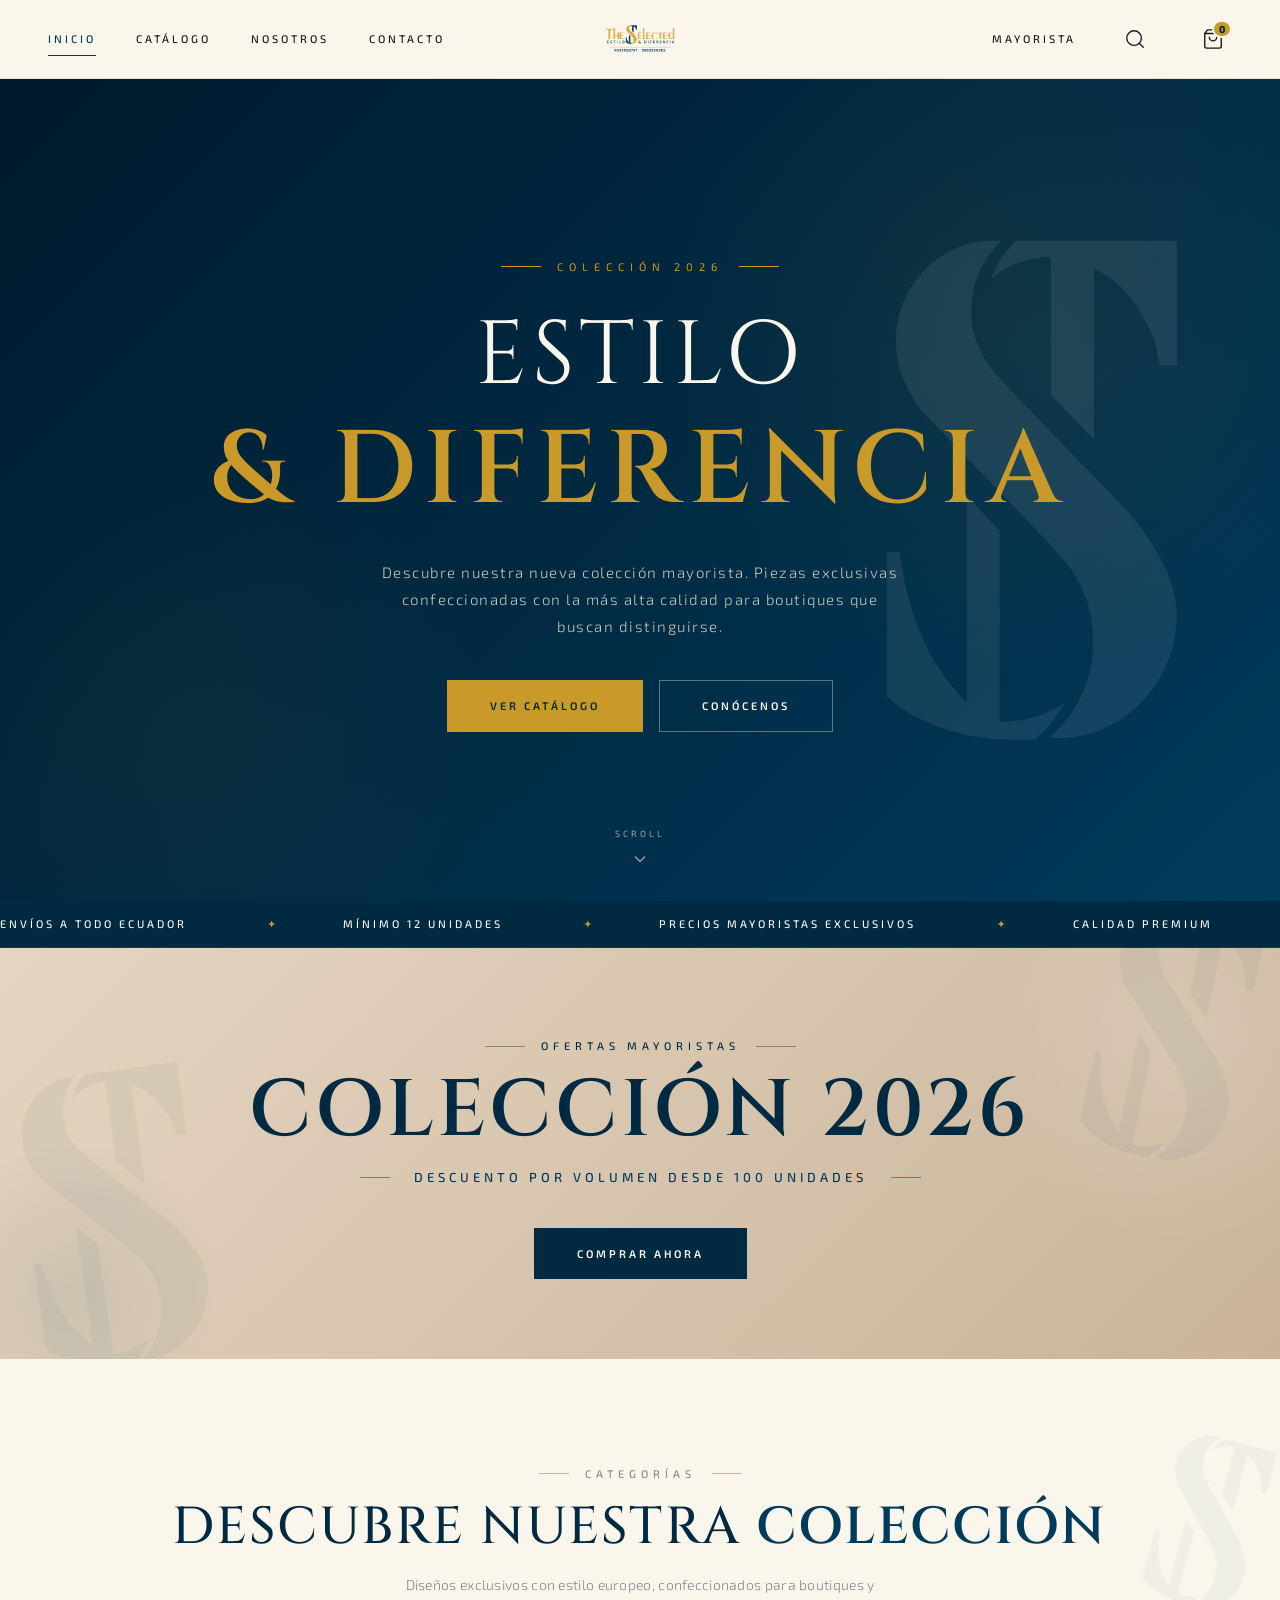
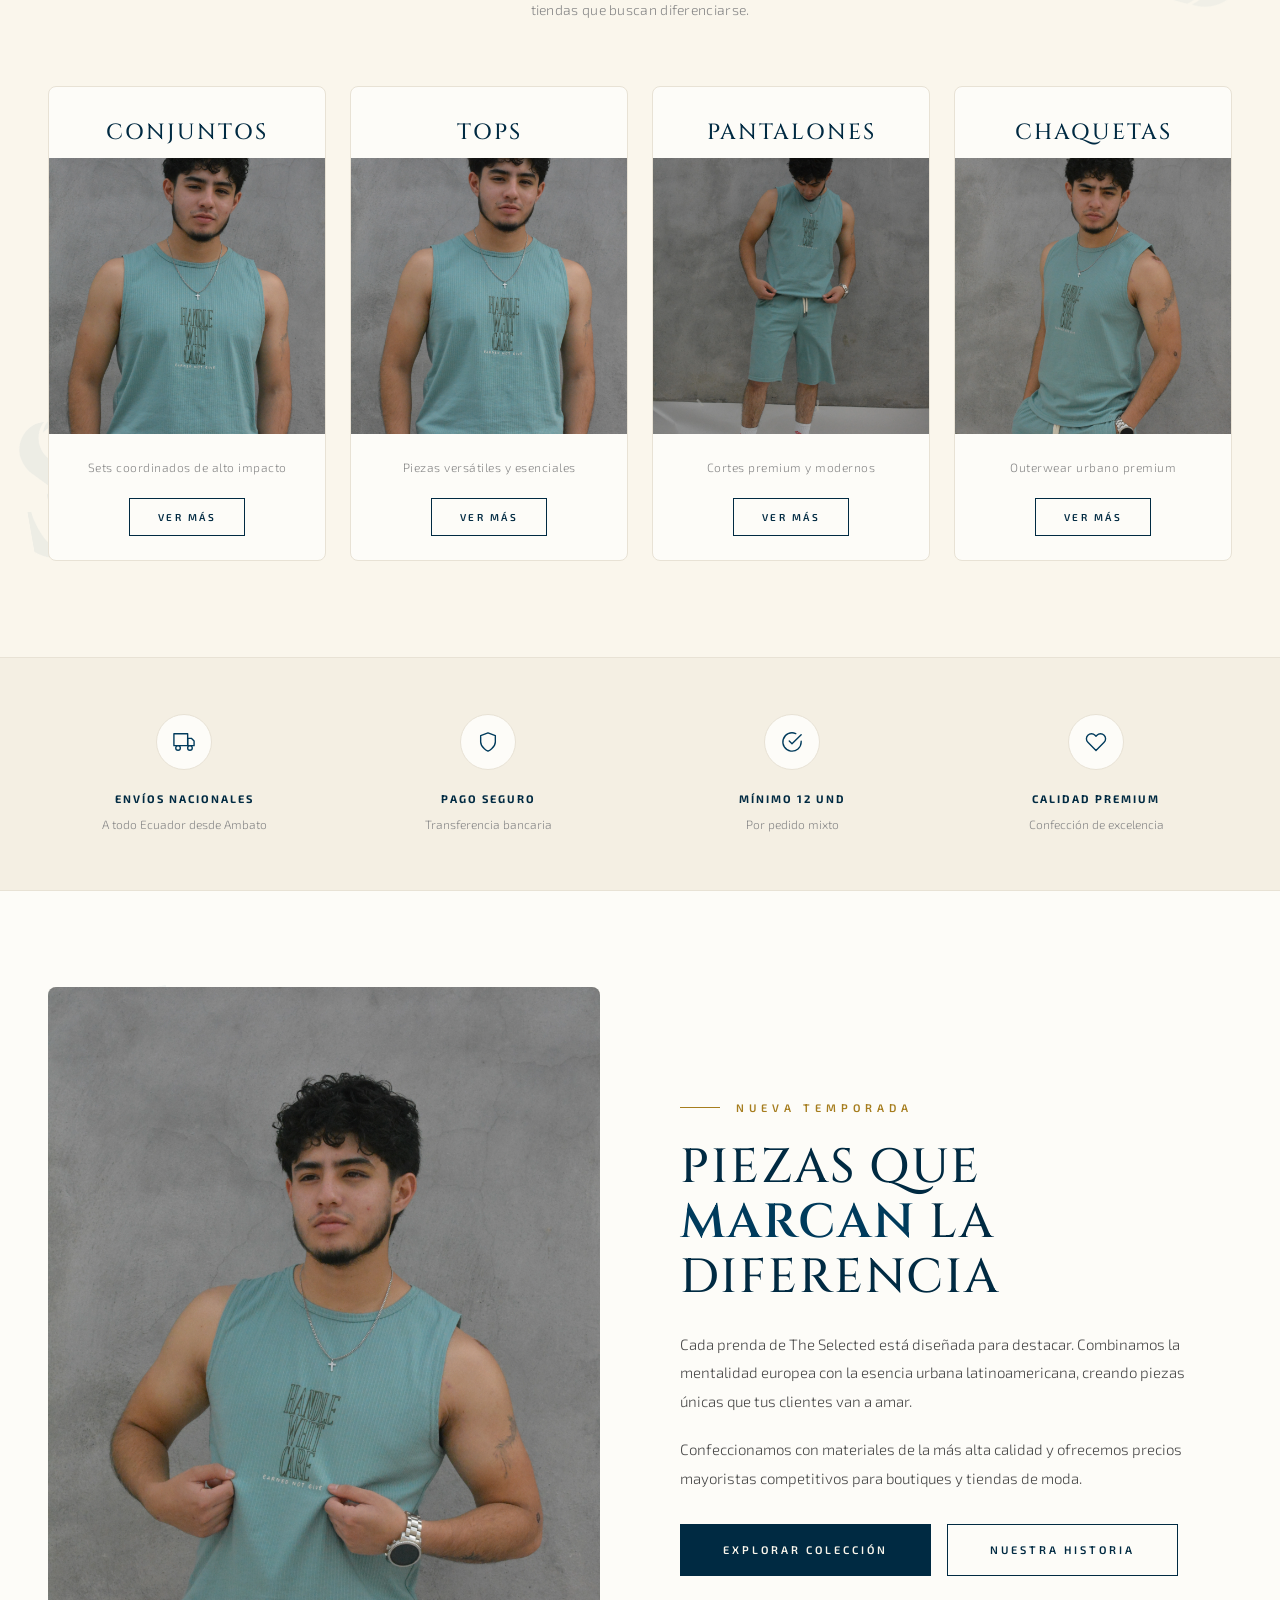
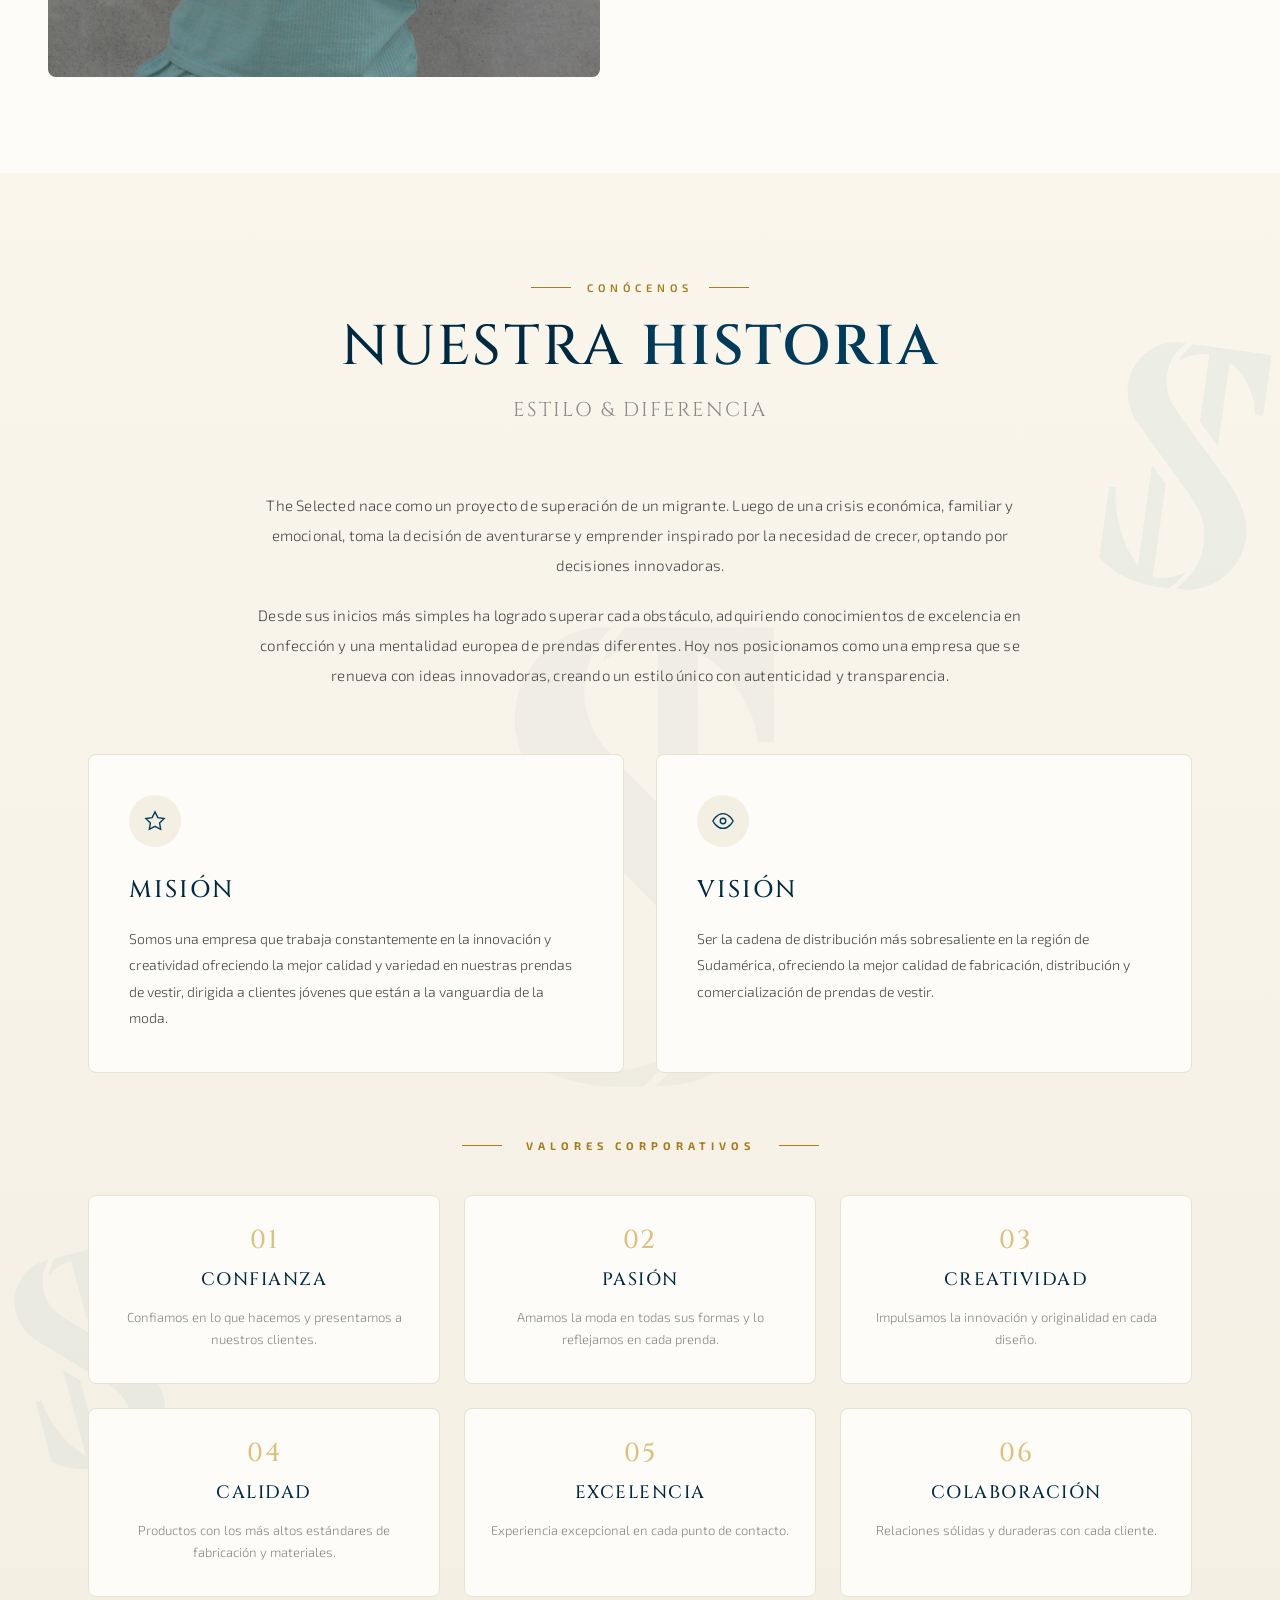
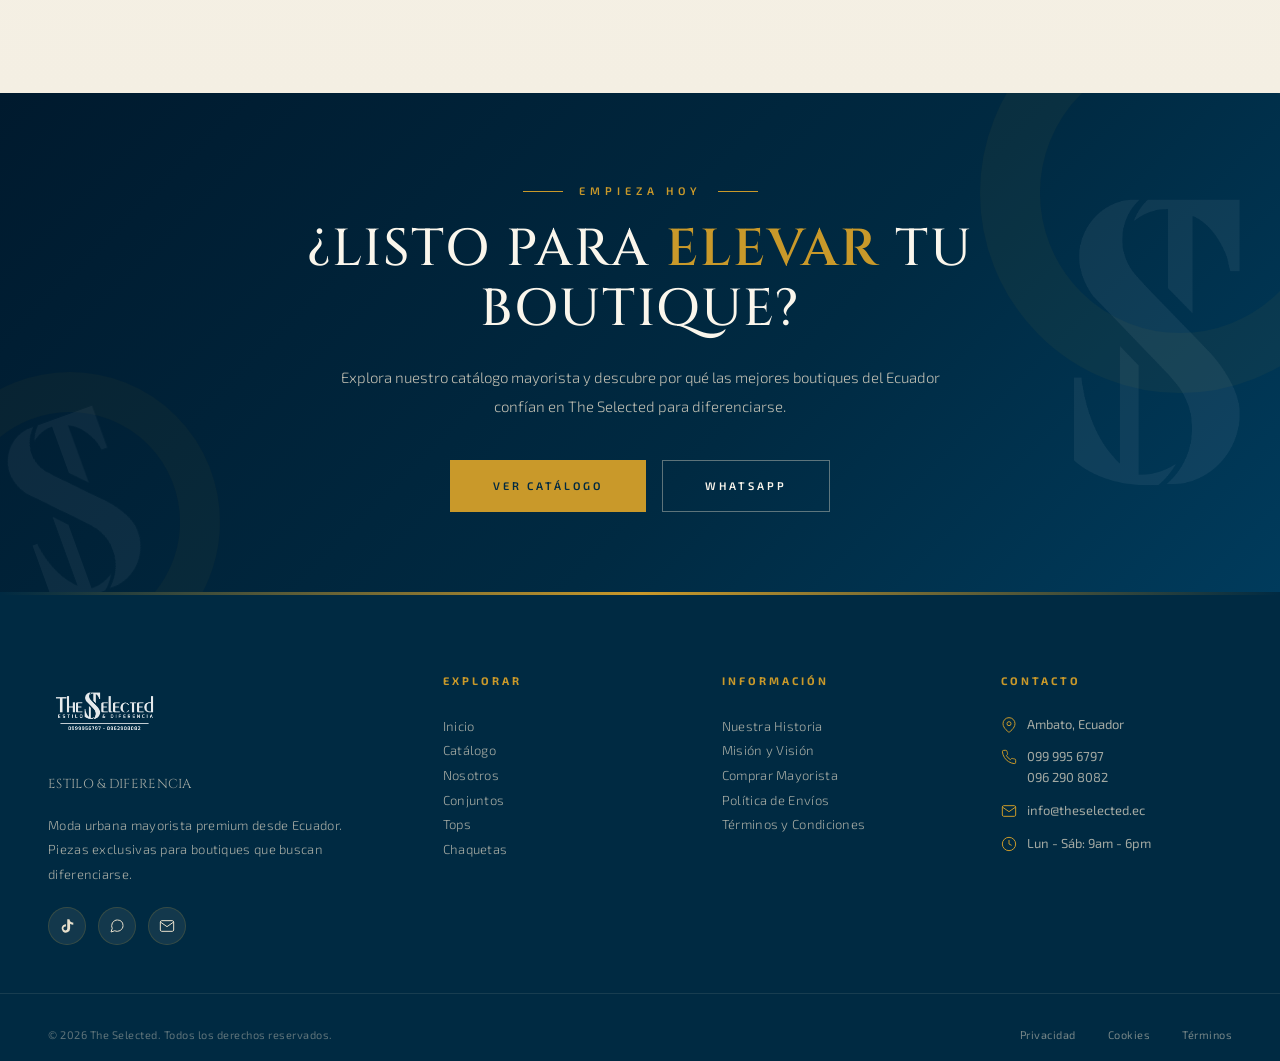
==== commit 44403085: "Update index.html" ====
--- a/index.html
+++ b/index.html
@@ -76,14 +76,36 @@
 <!-- Page Specific CSS -->
 <style>
 /* ═══════════════════════════════════════
-   HERO EDITORIAL — CON ISOTIPO
+   WATERMARKS (Marcas de agua) — GLOBAL
+   ═══════════════════════════════════════ */
+.watermark{position:absolute;pointer-events:none;z-index:0;user-select:none}
+.watermark img{width:100%;height:auto;display:block}
+
+/* Animación flotante sutil */
+@keyframes wmFloat{
+  0%,100%{transform:translateY(0) rotate(var(--rot,0deg))}
+  50%{transform:translateY(-15px) rotate(var(--rot,0deg))}
+}
+.wm-float{animation:wmFloat 8s ease-in-out infinite}
+
+/* Preset watermarks */
+.wm-right{right:-5%;top:50%;transform:translateY(-50%);width:35%;max-width:500px}
+.wm-left{left:-8%;top:50%;transform:translateY(-50%);width:30%;max-width:400px}
+.wm-corner-tr{top:-10%;right:-10%;width:400px}
+.wm-corner-bl{bottom:-10%;left:-10%;width:350px}
+.wm-center-bg{left:50%;top:50%;transform:translate(-50%,-50%);width:60%;max-width:700px}
+
+/* Content wrapper para asegurar z-index */
+.section-content{position:relative;z-index:2}
+
+/* ═══════════════════════════════════════
+   HERO EDITORIAL
    ═══════════════════════════════════════ */
 .hero-editorial{position:relative;min-height:calc(100vh - var(--nav-height));max-height:900px;overflow:hidden;background:linear-gradient(135deg,var(--azul-deep) 0%,var(--azul-dark) 50%,var(--azul) 100%);display:flex;align-items:center;justify-content:center;padding:4rem 1.5rem}
 .hero-editorial::before{content:'';position:absolute;top:-20%;right:-15%;width:70%;height:100%;background:radial-gradient(circle,rgba(201,153,42,0.08),transparent 60%);pointer-events:none}
 .hero-editorial::after{content:'';position:absolute;bottom:-20%;left:-15%;width:60%;height:80%;background:radial-gradient(circle,rgba(201,153,42,0.05),transparent 60%);pointer-events:none}
 
-/* Isotipo de fondo */
-.hero-isotipo-bg{position:absolute;right:-8%;top:50%;transform:translateY(-50%);width:65%;max-width:700px;height:auto;opacity:.08;pointer-events:none;z-index:0}
+.hero-watermark{position:absolute;right:-8%;top:50%;transform:translateY(-50%);width:65%;max-width:700px;height:auto;opacity:.08;pointer-events:none;z-index:0}
 
 .hero-content{position:relative;z-index:2;text-align:center;max-width:900px;color:var(--crema-lighter);width:100%}
 .hero-eyebrow{font-family:var(--font-sans);font-size:11px;letter-spacing:6px;text-transform:uppercase;font-weight:400;color:var(--amarillo);margin-bottom:2rem;display:inline-flex;align-items:center;gap:1rem;opacity:0;animation:fadeUp 1s ease .3s forwards}
@@ -111,11 +133,15 @@
 @keyframes marquee{from{transform:translateX(0)}to{transform:translateX(-50%)}}
 
 /* ═══════════════════════════════════════
-   PROMO BANNER
+   PROMO BANNER (con marca de agua)
    ═══════════════════════════════════════ */
 .promo-banner{padding:5rem 0;background:linear-gradient(135deg,var(--nude) 0%,var(--nude-dark) 100%);position:relative;overflow:hidden}
-.promo-banner::before{content:'';position:absolute;top:-100px;right:-100px;width:400px;height:400px;border-radius:50%;background:radial-gradient(circle,rgba(255,255,255,0.15),transparent 70%)}
-.promo-banner::after{content:'';position:absolute;bottom:-80px;left:-80px;width:300px;height:300px;border-radius:50%;background:radial-gradient(circle,rgba(0,59,92,0.08),transparent 70%)}
+.promo-banner::before{content:'';position:absolute;top:-100px;right:-100px;width:400px;height:400px;border-radius:50%;background:radial-gradient(circle,rgba(255,255,255,0.15),transparent 70%);z-index:1}
+.promo-banner::after{content:'';position:absolute;bottom:-80px;left:-80px;width:300px;height:300px;border-radius:50%;background:radial-gradient(circle,rgba(0,59,92,0.08),transparent 70%);z-index:1}
+
+.promo-wm-left{position:absolute;left:-6%;bottom:-15%;width:380px;opacity:.05;pointer-events:none;z-index:0;--rot:-8deg;transform:rotate(-8deg)}
+.promo-wm-right{position:absolute;right:-4%;top:-20%;width:320px;opacity:.06;pointer-events:none;z-index:0;--rot:12deg;transform:rotate(12deg)}
+
 .promo-banner-inner{max-width:var(--container);margin:0 auto;padding:0 3rem;text-align:center;position:relative;z-index:2}
 .promo-eyebrow{font-family:var(--font-sans);font-size:11px;letter-spacing:5px;text-transform:uppercase;color:var(--azul-dark);font-weight:500;margin-bottom:1rem;display:inline-flex;align-items:center;gap:1rem}
 .promo-eyebrow::before,.promo-eyebrow::after{content:'';width:40px;height:1px;background:var(--azul-dark);opacity:.4}
@@ -124,17 +150,21 @@
 .promo-subtitle::before,.promo-subtitle::after{content:'';width:30px;height:1px;background:var(--azul);opacity:.5}
 
 /* ═══════════════════════════════════════
-   CATEGORIES GRID
-   ═══════════════════════════════════════ */
-.categories{padding:6rem 0;background:var(--crema-lighter)}
-.categories-header{max-width:var(--container-narrow);margin:0 auto 4rem;padding:0 3rem;text-align:center}
+   CATEGORIES GRID (con marca de agua)
+   ═══════════════════════════════════════ */
+.categories{padding:6rem 0;background:var(--crema-lighter);position:relative;overflow:hidden}
+
+.cat-wm-top{position:absolute;top:5%;right:-3%;width:220px;opacity:.04;pointer-events:none;z-index:0;--rot:15deg;transform:rotate(15deg)}
+.cat-wm-bottom{position:absolute;bottom:8%;left:-2%;width:180px;opacity:.05;pointer-events:none;z-index:0;--rot:-10deg;transform:rotate(-10deg)}
+
+.categories-header{max-width:var(--container-narrow);margin:0 auto 4rem;padding:0 3rem;text-align:center;position:relative;z-index:2}
 .categories-eyebrow{font-size:11px;letter-spacing:5px;text-transform:uppercase;font-weight:500;color:var(--texto-muted);margin-bottom:1rem;display:inline-flex;align-items:center;gap:1rem}
 .categories-eyebrow::before,.categories-eyebrow::after{content:'';width:30px;height:1px;background:var(--nude-dark)}
 .categories-title{font-family:var(--font-serif);font-weight:500;font-size:clamp(32px,5vw,52px);color:var(--azul-dark);margin-bottom:1rem;line-height:1.1;letter-spacing:.04em;text-transform:uppercase}
 .categories-title em{font-style:normal;color:var(--azul);font-weight:600}
 .categories-sub{font-family:var(--font-sans);font-size:14px;color:var(--texto-muted);max-width:520px;margin:1rem auto 0;line-height:1.8;letter-spacing:.3px;font-weight:300}
 
-.categories-grid{max-width:var(--container);margin:0 auto;padding:0 3rem;display:grid;grid-template-columns:repeat(4,1fr);gap:1.5rem}
+.categories-grid{max-width:var(--container);margin:0 auto;padding:0 3rem;display:grid;grid-template-columns:repeat(4,1fr);gap:1.5rem;position:relative;z-index:2}
 .cat-card{background:var(--blanco);border-radius:var(--radius-md);overflow:hidden;text-align:center;transition:all var(--transition-med);border:1px solid var(--border);position:relative;text-decoration:none;color:inherit;display:flex;flex-direction:column;cursor:pointer}
 .cat-card:hover{transform:translateY(-8px);box-shadow:var(--shadow-lg);border-color:var(--nude-dark)}
 .cat-card-header{padding:1.75rem 1rem .5rem}
@@ -150,10 +180,13 @@
 .cat-card:hover .cat-card-btn{background:var(--azul-dark);color:var(--crema-lighter)}
 
 /* ═══════════════════════════════════════
-   FEATURED EDITORIAL SPLIT
+   FEATURED EDITORIAL (con marca de agua)
    ═══════════════════════════════════════ */
 .featured{padding:6rem 0;background:var(--blanco);position:relative;overflow:hidden}
-.featured-inner{max-width:var(--container);margin:0 auto;padding:0 3rem;display:grid;grid-template-columns:1fr 1fr;gap:5rem;align-items:center}
+
+.feat-wm-corner{position:absolute;top:8%;left:3%;width:200px;opacity:.04;pointer-events:none;z-index:0;--rot:-12deg;transform:rotate(-12deg)}
+
+.featured-inner{max-width:var(--container);margin:0 auto;padding:0 3rem;display:grid;grid-template-columns:1fr 1fr;gap:5rem;align-items:center;position:relative;z-index:2}
 .featured-img-wrap{aspect-ratio:4/5;background:var(--crema-light);border-radius:var(--radius-md);overflow:hidden;position:relative}
 .featured-img{width:100%;height:100%;object-fit:cover}
 .featured-img-placeholder{width:100%;height:100%;background:linear-gradient(135deg,var(--azul-dark) 0%,var(--azul-light) 100%);display:flex;align-items:center;justify-content:center;padding:3rem;position:relative}
@@ -180,9 +213,14 @@
 .benefit-desc{font-family:var(--font-sans);font-size:12px;color:var(--texto-muted);font-weight:300;line-height:1.6}
 
 /* ═══════════════════════════════════════
-   NOSOTROS EDITORIAL
+   NOSOTROS EDITORIAL (con marcas de agua)
    ═══════════════════════════════════════ */
 .nosotros{padding:6rem 0;background:linear-gradient(180deg,var(--crema-lighter) 0%,var(--crema-light) 100%);position:relative;overflow:hidden}
+
+.nos-wm-top{position:absolute;top:8%;right:-5%;width:320px;opacity:.05;pointer-events:none;z-index:0;--rot:8deg;transform:rotate(8deg)}
+.nos-wm-bottom{position:absolute;bottom:12%;left:-4%;width:280px;opacity:.045;pointer-events:none;z-index:0;--rot:-15deg;transform:rotate(-15deg)}
+.nos-wm-center{position:absolute;top:45%;left:50%;transform:translate(-50%,-50%);width:600px;opacity:.03;pointer-events:none;z-index:0}
+
 .nosotros-inner{max-width:var(--container-narrow);margin:0 auto;padding:0 3rem;position:relative;z-index:2}
 .nosotros-header{text-align:center;margin-bottom:4rem}
 .nosotros-eyebrow{font-family:var(--font-sans);font-size:11px;letter-spacing:5px;text-transform:uppercase;color:var(--amarillo-dark);font-weight:600;margin-bottom:1.25rem;display:inline-flex;align-items:center;gap:1rem}
@@ -213,11 +251,15 @@
 .value-desc{font-family:var(--font-sans);font-size:13px;color:var(--texto-muted);line-height:1.7;font-weight:300}
 
 /* ═══════════════════════════════════════
-   CTA SECTION
+   CTA SECTION (con marca de agua)
    ═══════════════════════════════════════ */
 .cta-section{background:linear-gradient(135deg,var(--azul-deep) 0%,var(--azul-dark) 60%,var(--azul) 100%);padding:5rem 0;position:relative;overflow:hidden;color:var(--crema-lighter)}
-.cta-section::before{content:'';position:absolute;top:-100px;right:-100px;width:400px;height:400px;border-radius:50%;border:60px solid rgba(201,153,42,0.05)}
-.cta-section::after{content:'';position:absolute;bottom:-80px;left:-80px;width:300px;height:300px;border-radius:50%;border:40px solid rgba(201,153,42,0.04)}
+.cta-section::before{content:'';position:absolute;top:-100px;right:-100px;width:400px;height:400px;border-radius:50%;border:60px solid rgba(201,153,42,0.05);z-index:1}
+.cta-section::after{content:'';position:absolute;bottom:-80px;left:-80px;width:300px;height:300px;border-radius:50%;border:40px solid rgba(201,153,42,0.04);z-index:1}
+
+.cta-wm-right{position:absolute;right:-6%;top:50%;transform:translateY(-50%);width:400px;opacity:.06;pointer-events:none;z-index:0}
+.cta-wm-left{position:absolute;left:-4%;bottom:-10%;width:250px;opacity:.05;pointer-events:none;z-index:0;--rot:-20deg;transform:rotate(-20deg)}
+
 .cta-inner{max-width:800px;margin:0 auto;padding:0 3rem;text-align:center;position:relative;z-index:2}
 .cta-eyebrow{font-family:var(--font-sans);font-size:11px;letter-spacing:5px;text-transform:uppercase;color:var(--amarillo);font-weight:600;margin-bottom:1.25rem;display:inline-flex;align-items:center;gap:1rem}
 .cta-eyebrow::before,.cta-eyebrow::after{content:'';width:40px;height:1px;background:var(--amarillo)}
@@ -227,18 +269,26 @@
 .cta-actions{display:flex;gap:1rem;justify-content:center;flex-wrap:wrap}
 
 /* ═══════════════════════════════════════
-   RESPONSIVE MOBILE — CRÍTICO
+   RESPONSIVE MOBILE
    ═══════════════════════════════════════ */
 @media(max-width:1024px){
   .categories-grid{grid-template-columns:repeat(2,1fr)}
   .featured-inner{gap:3rem;padding:0 2rem}
   .benefits-inner{grid-template-columns:repeat(2,1fr);gap:2rem;padding:0 2rem}
   .promo-banner-inner,.categories-header,.categories-grid,.nosotros-inner,.cta-inner{padding-left:2rem;padding-right:2rem}
+  
+  /* Reduce watermarks tablet */
+  .promo-wm-left{width:280px}
+  .promo-wm-right{width:220px}
+  .nos-wm-top{width:240px}
+  .nos-wm-bottom{width:200px}
+  .nos-wm-center{width:450px}
+  .cta-wm-right{width:300px}
 }
 
 @media(max-width:900px){
   .hero-editorial{min-height:auto;padding:5rem 1.5rem 4rem}
-  .hero-isotipo-bg{width:80%;opacity:.05;right:-15%}
+  .hero-watermark{width:80%;opacity:.05;right:-15%}
   .hero-title{font-size:clamp(36px,10vw,64px)}
   .featured-inner{grid-template-columns:1fr;gap:3rem}
   .featured-content{padding-right:0;text-align:center}
@@ -250,17 +300,26 @@
   .categories{padding:4.5rem 0}
   .featured,.nosotros{padding:5rem 0}
   .cta-section{padding:4.5rem 0}
+  
+  /* Reduce watermarks mobile */
+  .promo-wm-left,.promo-wm-right{width:180px;opacity:.04}
+  .cat-wm-top,.cat-wm-bottom{width:140px;opacity:.03}
+  .feat-wm-corner{width:150px;opacity:.03}
+  .nos-wm-top,.nos-wm-bottom{width:180px;opacity:.04}
+  .nos-wm-center{width:350px;opacity:.025}
+  .cta-wm-right{width:220px;opacity:.05}
+  .cta-wm-left{width:160px;opacity:.04}
 }
 
 @media(max-width:600px){
   .hero-editorial{padding:3.5rem 1rem 3rem;min-height:80vh}
+  .hero-watermark{width:120%;opacity:.04;right:-30%}
   .hero-eyebrow{font-size:10px;letter-spacing:4px;margin-bottom:1.5rem}
   .hero-eyebrow::before,.hero-eyebrow::after{width:24px}
   .hero-sub{font-size:13px;letter-spacing:1px;margin:1.5rem auto 2rem}
   .hero-actions{flex-direction:column;width:100%;max-width:280px;margin:0 auto}
   .hero-actions .btn{width:100%}
   .hero-scroll-indicator{display:none}
-  .hero-isotipo-bg{width:120%;opacity:.04;right:-30%}
   
   .marquee-content{font-size:10px;letter-spacing:2px;gap:2.5rem}
   
@@ -299,6 +358,15 @@
   .cta-text{font-size:14px}
   .cta-actions{flex-direction:column;max-width:280px;margin:0 auto}
   .cta-actions .btn{width:100%}
+  
+  /* Even smaller watermarks */
+  .promo-wm-left,.promo-wm-right{width:130px;opacity:.035}
+  .cat-wm-top,.cat-wm-bottom{width:100px;opacity:.025}
+  .feat-wm-corner{width:110px;opacity:.025}
+  .nos-wm-top,.nos-wm-bottom{width:130px;opacity:.03}
+  .nos-wm-center{width:260px;opacity:.02}
+  .cta-wm-right{width:160px;opacity:.04}
+  .cta-wm-left{width:120px;opacity:.035}
 }
 
 @media(max-width:380px){
@@ -351,7 +419,7 @@
 
 <!-- HERO EDITORIAL -->
 <section class="hero-editorial" role="banner">
-  <img src="assets/images/logos/isotipoblanco.png" alt="" class="hero-isotipo-bg" aria-hidden="true" onerror="this.style.display='none'">
+  <img src="assets/images/logos/isotipoblanco.png" alt="" class="hero-watermark" aria-hidden="true" onerror="this.style.display='none'">
   
   <div class="hero-content">
     <div class="hero-eyebrow">Colección 2026</div>
@@ -390,6 +458,9 @@
 
 <!-- PROMO BANNER -->
 <section class="promo-banner" aria-label="Promoción destacada">
+  <img src="assets/images/logos/isotipoazul.png" alt="" class="promo-wm-left wm-float" aria-hidden="true" onerror="this.style.display='none'">
+  <img src="assets/images/logos/isotipoazul.png" alt="" class="promo-wm-right" aria-hidden="true" onerror="this.style.display='none'">
+  
   <div class="promo-banner-inner">
     <div class="promo-eyebrow">Ofertas Mayoristas</div>
     <h2 class="promo-title">Colección 2026</h2>
@@ -400,6 +471,9 @@
 
 <!-- CATEGORIES -->
 <section class="categories" aria-label="Categorías">
+  <img src="assets/images/logos/isotipoazul.png" alt="" class="cat-wm-top wm-float" aria-hidden="true" onerror="this.style.display='none'">
+  <img src="assets/images/logos/isotipoazul.png" alt="" class="cat-wm-bottom" aria-hidden="true" onerror="this.style.display='none'">
+  
   <div class="categories-header">
     <div class="categories-eyebrow">Categorías</div>
     <h2 class="categories-title">Descubre nuestra <em>colección</em></h2>
@@ -489,6 +563,8 @@
 
 <!-- FEATURED EDITORIAL -->
 <section class="featured" aria-label="Nueva colección">
+  <img src="assets/images/logos/isotipoazul.png" alt="" class="feat-wm-corner wm-float" aria-hidden="true" onerror="this.style.display='none'">
+  
   <div class="featured-inner">
     <div class="featured-img-wrap">
       <img src="assets/images/productos/DSC_0709.webp" alt="Nueva colección The Selected" class="featured-img" loading="lazy" onerror="this.parentElement.innerHTML='<div class=&quot;featured-img-placeholder&quot;><img src=&quot;assets/images/logos/isotipoblanco.png&quot; alt=&quot;&quot;></div>'">
@@ -508,6 +584,10 @@
 
 <!-- NOSOTROS -->
 <section class="nosotros" id="nosotros" aria-label="Sobre nosotros">
+  <img src="assets/images/logos/isotipoazul.png" alt="" class="nos-wm-center" aria-hidden="true" onerror="this.style.display='none'">
+  <img src="assets/images/logos/isotipoazul.png" alt="" class="nos-wm-top wm-float" aria-hidden="true" onerror="this.style.display='none'">
+  <img src="assets/images/logos/isotipoazul.png" alt="" class="nos-wm-bottom" aria-hidden="true" onerror="this.style.display='none'">
+  
   <div class="nosotros-inner">
     <div class="nosotros-header">
       <div class="nosotros-eyebrow">Conócenos</div>
@@ -571,6 +651,9 @@
 
 <!-- CTA -->
 <section class="cta-section" aria-label="Llamado a la acción">
+  <img src="assets/images/logos/isotipoblanco.png" alt="" class="cta-wm-right wm-float" aria-hidden="true" onerror="this.style.display='none'">
+  <img src="assets/images/logos/isotipoblanco.png" alt="" class="cta-wm-left" aria-hidden="true" onerror="this.style.display='none'">
+  
   <div class="cta-inner">
     <div class="cta-eyebrow">Empieza Hoy</div>
     <h2 class="cta-title">¿Listo para <em>elevar</em> tu boutique?</h2>
@@ -666,7 +749,6 @@
 (function(){
 'use strict';
 
-// Nav scroll
 window.addEventListener('scroll', function(){
   const nav = document.getElementById('mainNav');
   if(!nav) return;
@@ -674,7 +756,6 @@
   else nav.classList.remove('scrolled');
 }, {passive:true});
 
-// Mobile nav
 window.toggleMobileNav = function(){
   const toggle = document.getElementById('navToggle');
   const links = document.getElementById('navLinks');
@@ -684,7 +765,6 @@
   document.body.style.overflow = isOpen ? 'hidden' : '';
 };
 
-// Close mobile nav on link click
 document.querySelectorAll('.nav-links-left .nav-link').forEach(function(link){
   link.addEventListener('click', function(){
     const links = document.getElementById('navLinks');
@@ -698,7 +778,6 @@
   });
 });
 
-// Update cart count
 function updateCartBadge(){
   try{
     const savedCart = localStorage.getItem('selectedCart');
@@ -716,7 +795,6 @@
 
 window.addEventListener('storage', updateCartBadge);
 
-// Close mobile nav on resize
 window.addEventListener('resize', function(){
   if(window.innerWidth > 900){
     const links = document.getElementById('navLinks');
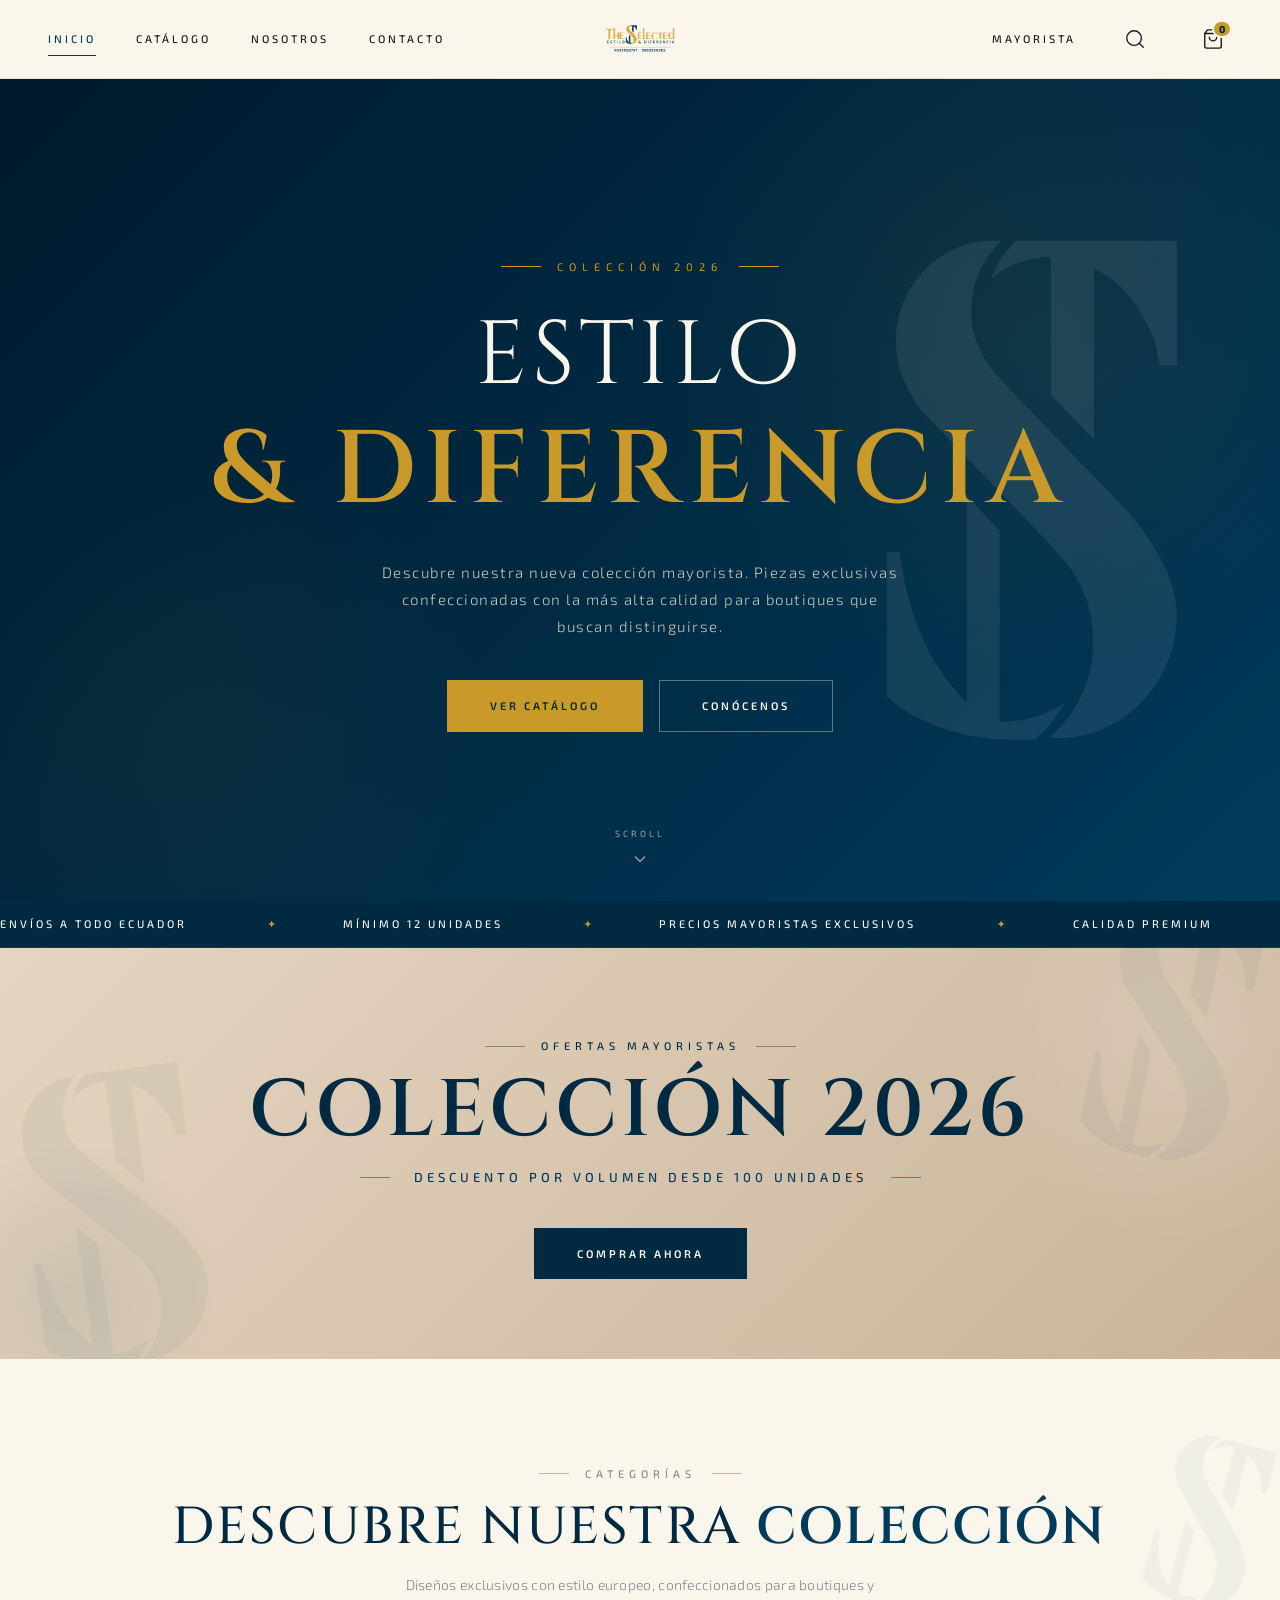
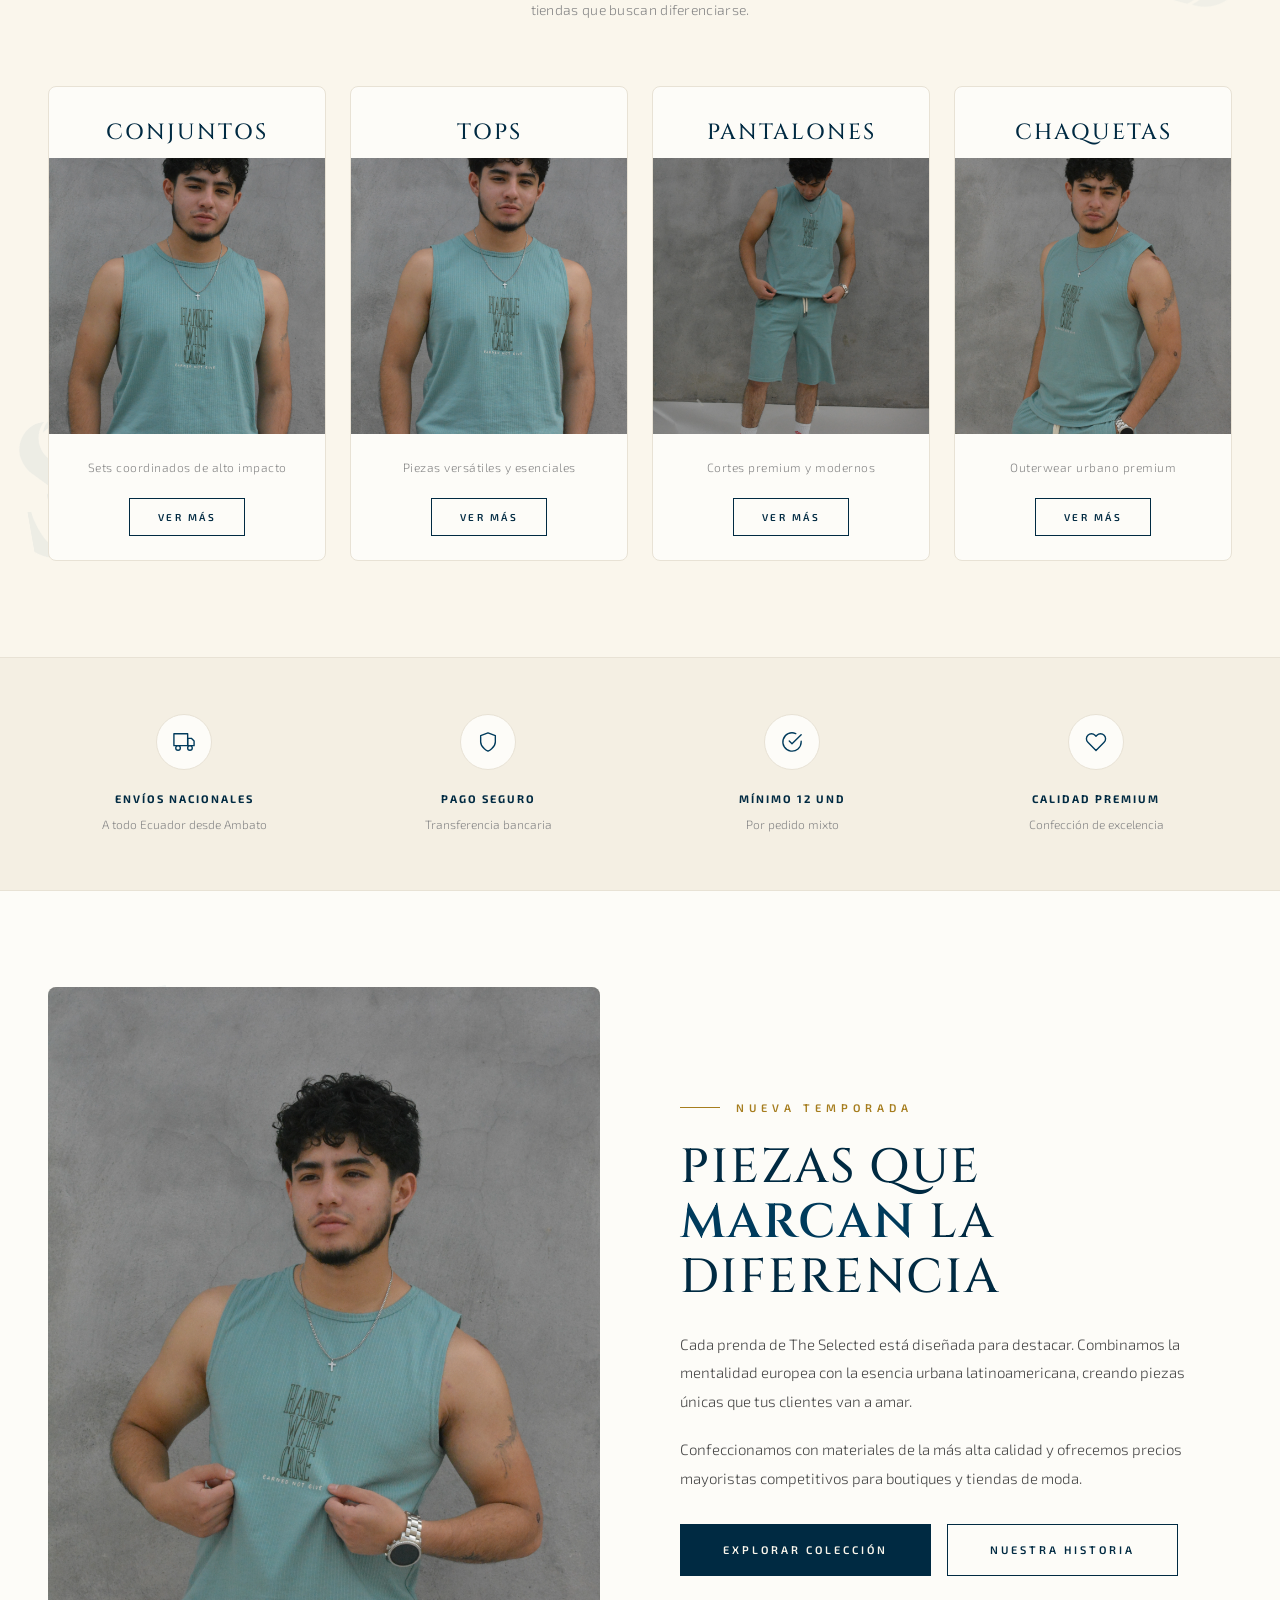
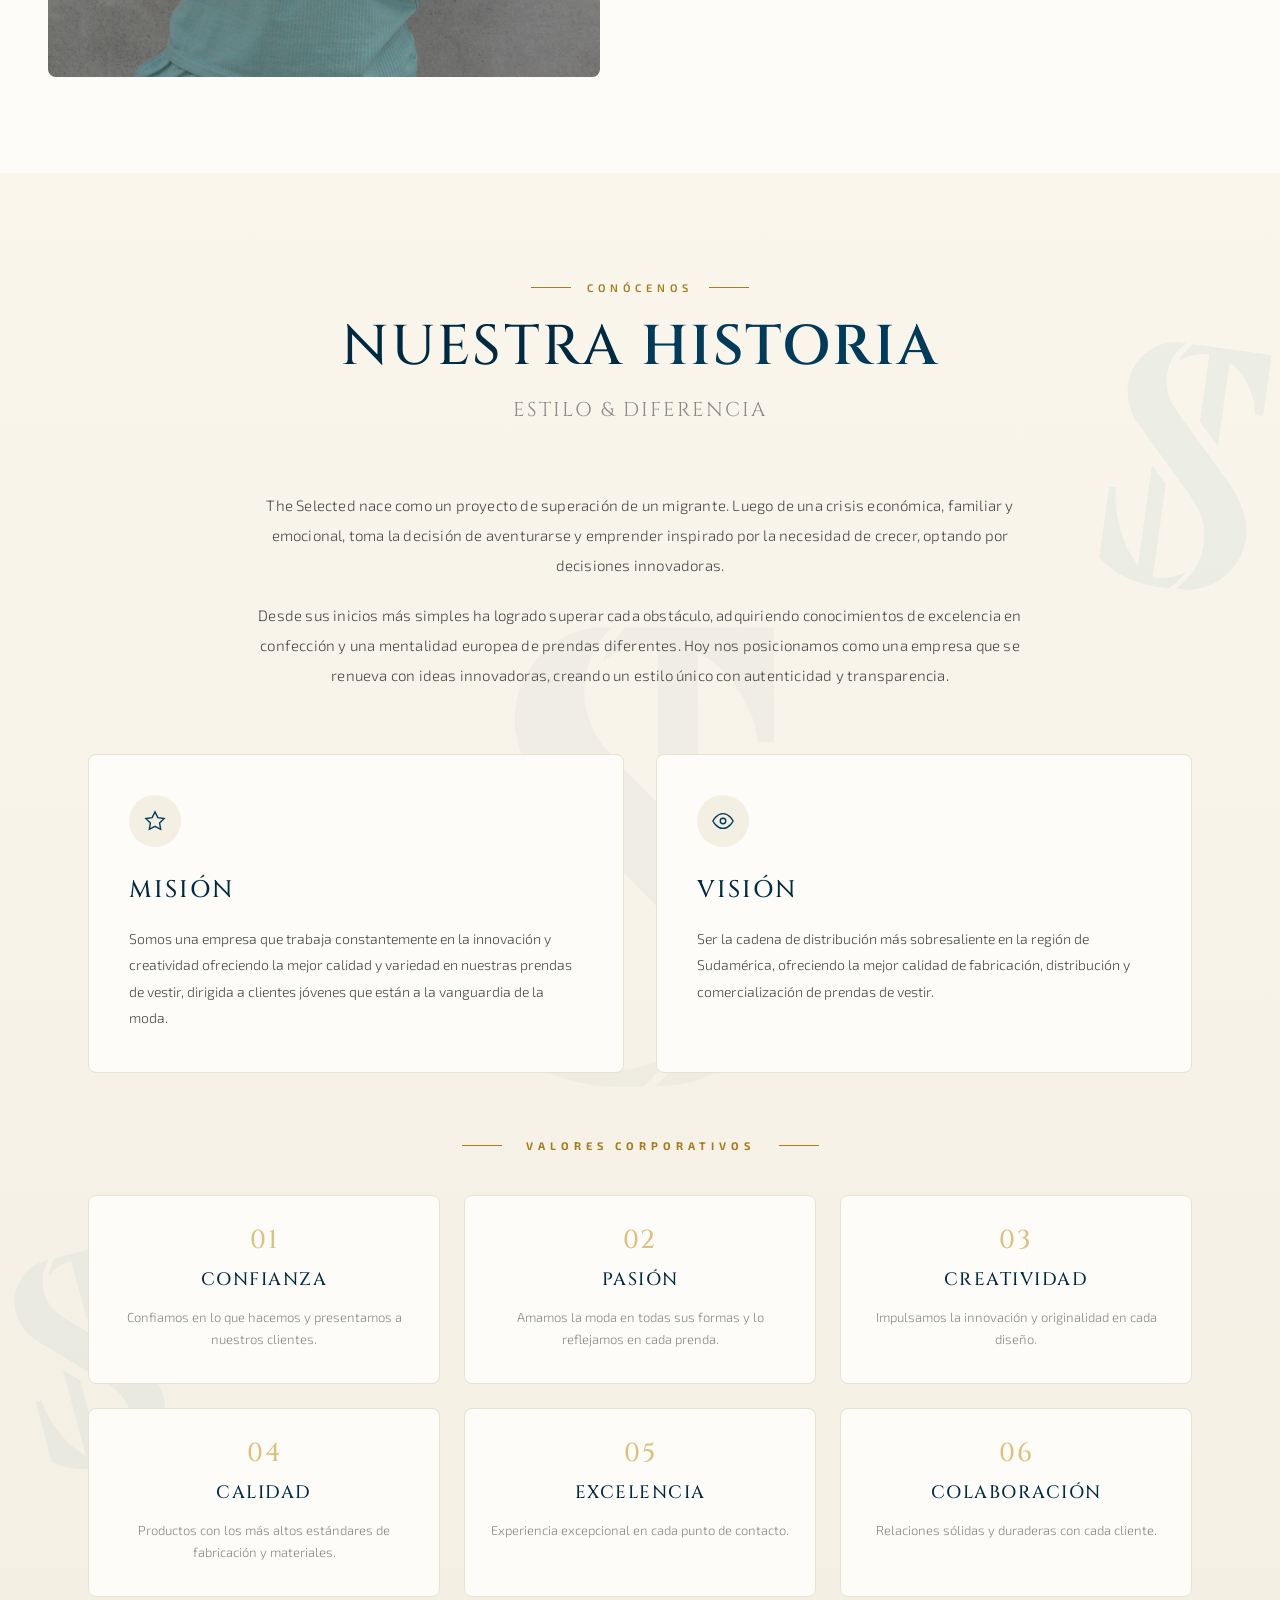
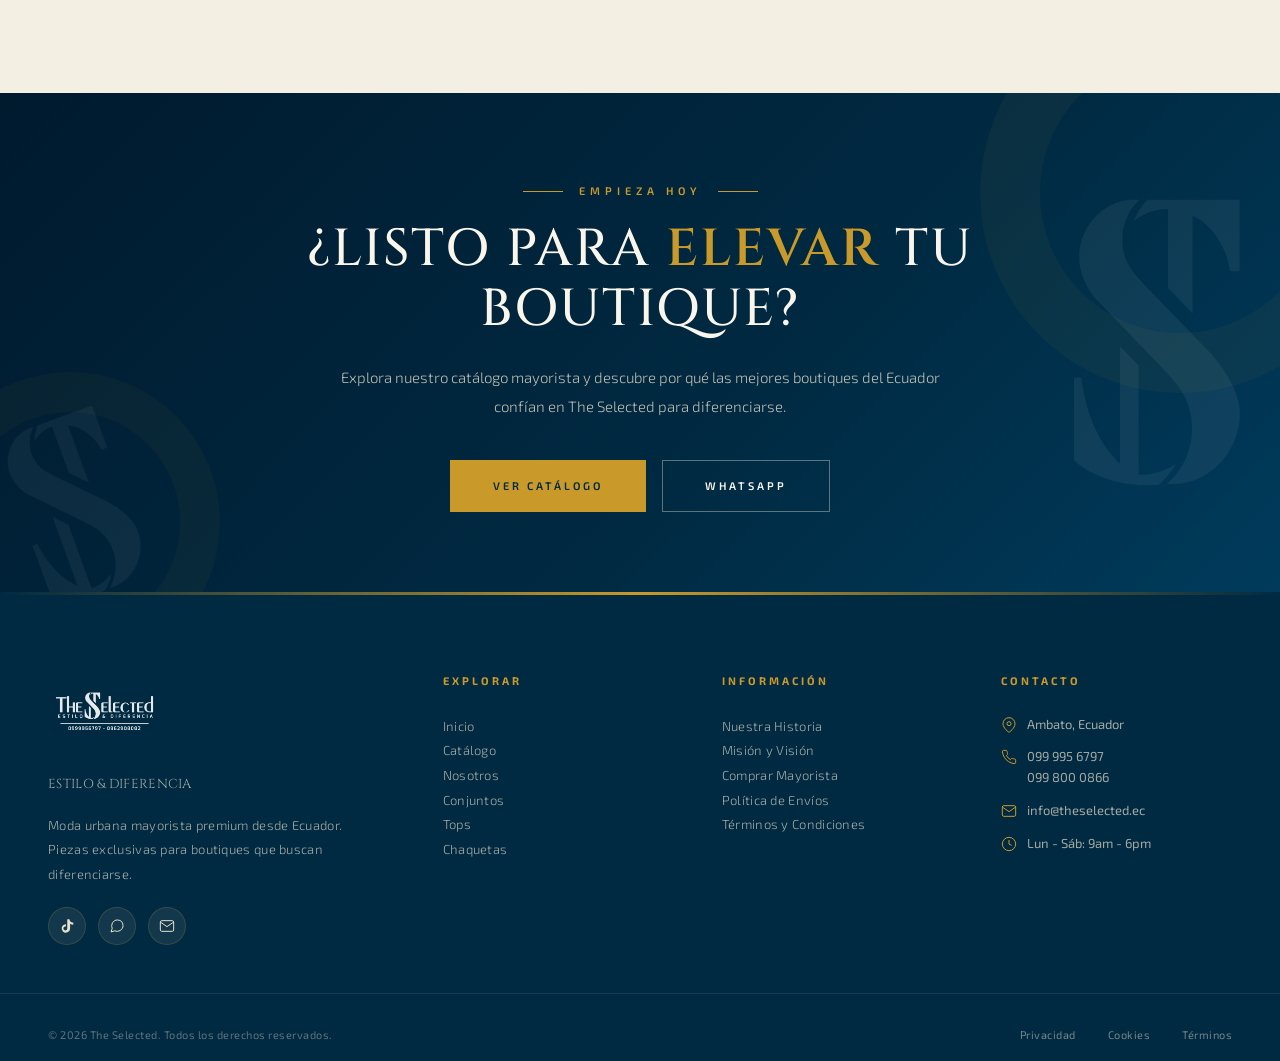
==== commit 4ec2647d: "Update index.html" ====
--- a/index.html
+++ b/index.html
@@ -48,7 +48,7 @@
   },
   "contactPoint": [{
     "@type": "ContactPoint",
-    "telephone": "+593999956797",
+    "telephone": "+593998000866",
     "contactType": "sales",
     "areaServed": "EC",
     "availableLanguage": "Spanish"
@@ -359,14 +359,17 @@
   .cta-actions{flex-direction:column;max-width:280px;margin:0 auto}
   .cta-actions .btn{width:100%}
   
-  /* Even smaller watermarks */
-  .promo-wm-left,.promo-wm-right{width:130px;opacity:.035}
-  .cat-wm-top,.cat-wm-bottom{width:100px;opacity:.025}
-  .feat-wm-corner{width:110px;opacity:.025}
-  .nos-wm-top,.nos-wm-bottom{width:130px;opacity:.03}
-  .nos-wm-center{width:260px;opacity:.02}
-  .cta-wm-right{width:160px;opacity:.04}
-  .cta-wm-left{width:120px;opacity:.035}
+  /* Even smaller watermarks - Mobile optimized */
+  .promo-wm-left,.promo-wm-right{width:110px;opacity:.03;will-change:auto}
+  .cat-wm-top,.cat-wm-bottom{width:90px;opacity:.02;will-change:auto}
+  .feat-wm-corner{width:100px;opacity:.02;will-change:auto}
+  .nos-wm-top,.nos-wm-bottom{width:110px;opacity:.025;will-change:auto}
+  .nos-wm-center{width:220px;opacity:.015;will-change:auto}
+  .cta-wm-right{width:140px;opacity:.035;will-change:auto}
+  .cta-wm-left{width:100px;opacity:.03;will-change:auto}
+  
+  /* Desactivar animaciones flotantes en móvil (mejora performance) */
+  .wm-float{animation:none}
 }
 
 @media(max-width:380px){
@@ -714,7 +717,7 @@
       </div>
       <div class="footer-contact-item">
         <svg viewBox="0 0 24 24" fill="none" stroke="currentColor" stroke-width="1.5"><path d="M22 16.92v3a2 2 0 0 1-2.18 2 19.79 19.79 0 0 1-8.63-3.07 19.5 19.5 0 0 1-6-6 19.79 19.79 0 0 1-3.07-8.67A2 2 0 0 1 4.11 2h3a2 2 0 0 1 2 1.72 12.84 12.84 0 0 0 .7 2.81 2 2 0 0 1-.45 2.11L8.09 9.91a16 16 0 0 0 6 6l1.27-1.27a2 2 0 0 1 2.11-.45 12.84 12.84 0 0 0 2.81.7A2 2 0 0 1 22 16.92z"/></svg>
-        <span>099 995 6797<br>096 290 8082</span>
+        <span>099 995 6797<br>099 800 0866</span>
       </div>
       <div class="footer-contact-item">
         <svg viewBox="0 0 24 24" fill="none" stroke="currentColor" stroke-width="1.5"><path d="M4 4h16c1.1 0 2 .9 2 2v12c0 1.1-.9 2-2 2H4c-1.1 0-2-.9-2-2V6c0-1.1.9-2 2-2z"/><polyline points="22,6 12,13 2,6"/></svg>
--- a/assets/css/shared.css
+++ b/assets/css/shared.css
@@ -189,7 +189,7 @@
   .nav-logo-img{height:44px}
   .nav.scrolled .nav-logo-img{height:44px}
   
-  /* Mobile menu overlay */
+  /* Mobile menu overlay - FIXED */
   .nav-links-left{
     display:none;
     position:fixed;
@@ -197,24 +197,35 @@
     left:0;
     right:0;
     bottom:0;
+    width:100%;
     background:var(--blanco);
     flex-direction:column;
-    padding:2rem 1.5rem;
+    padding:1.5rem;
     gap:0;
     border-top:1px solid var(--border);
     box-shadow:var(--shadow-lg);
     overflow-y:auto;
-    z-index:999;
+    z-index:998;
+    align-items:stretch;
+    justify-content:flex-start;
   }
   .nav-links-left.mobile-open{display:flex}
   .nav-links-left .nav-link{
+    font-family:var(--font-sans);
     font-size:14px;
     letter-spacing:2px;
-    padding:1.25rem 0;
+    padding:1.25rem 0.5rem;
     border-bottom:1px solid var(--border);
     width:100%;
+    display:block;
+    color:var(--azul-dark);
+    font-weight:500;
+    text-transform:uppercase;
   }
+  .nav-links-left .nav-link:last-child{border-bottom:none}
   .nav-links-left .nav-link::after{display:none}
+  .nav-links-left .nav-link.active{color:var(--azul);font-weight:700}
+  .nav-links-left .nav-link:hover{color:var(--azul);padding-left:1rem}
   
   .nav-toggle{display:block;order:-1}
   .nav-brand{justify-content:center}
